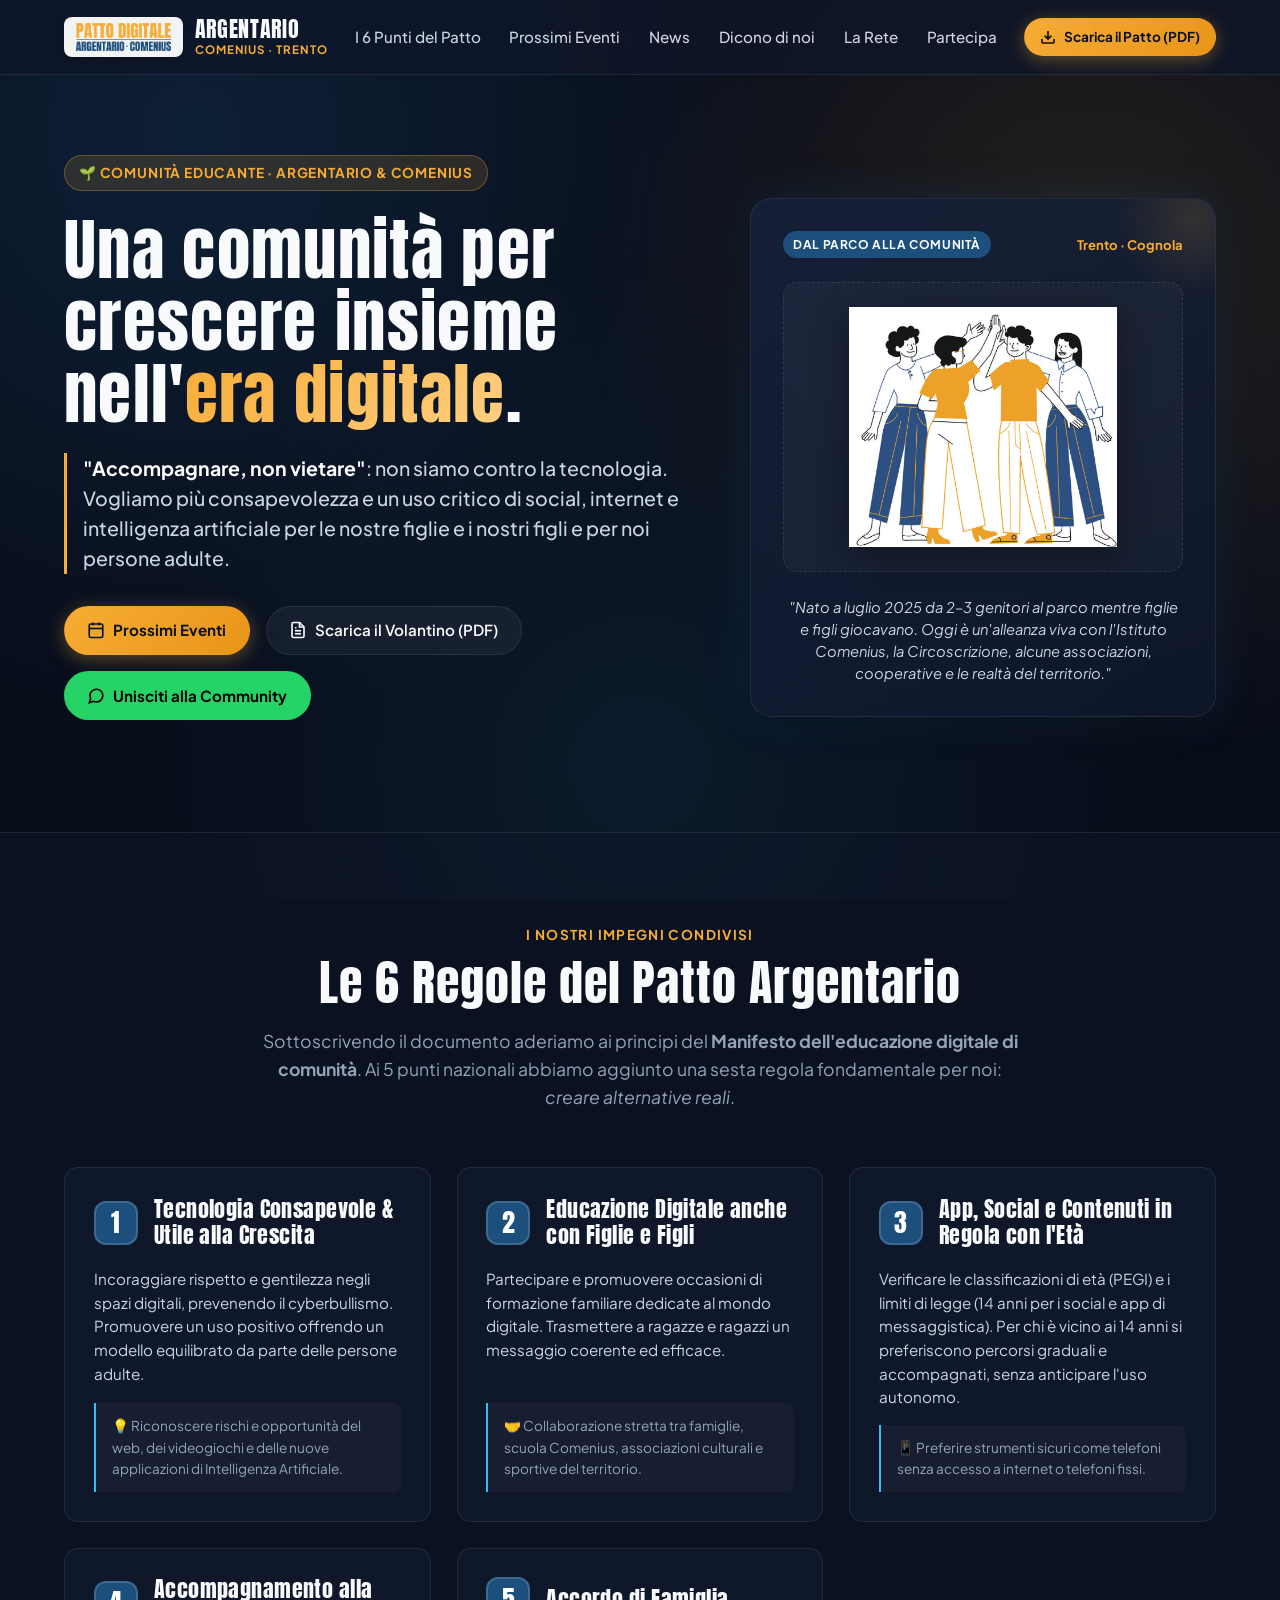
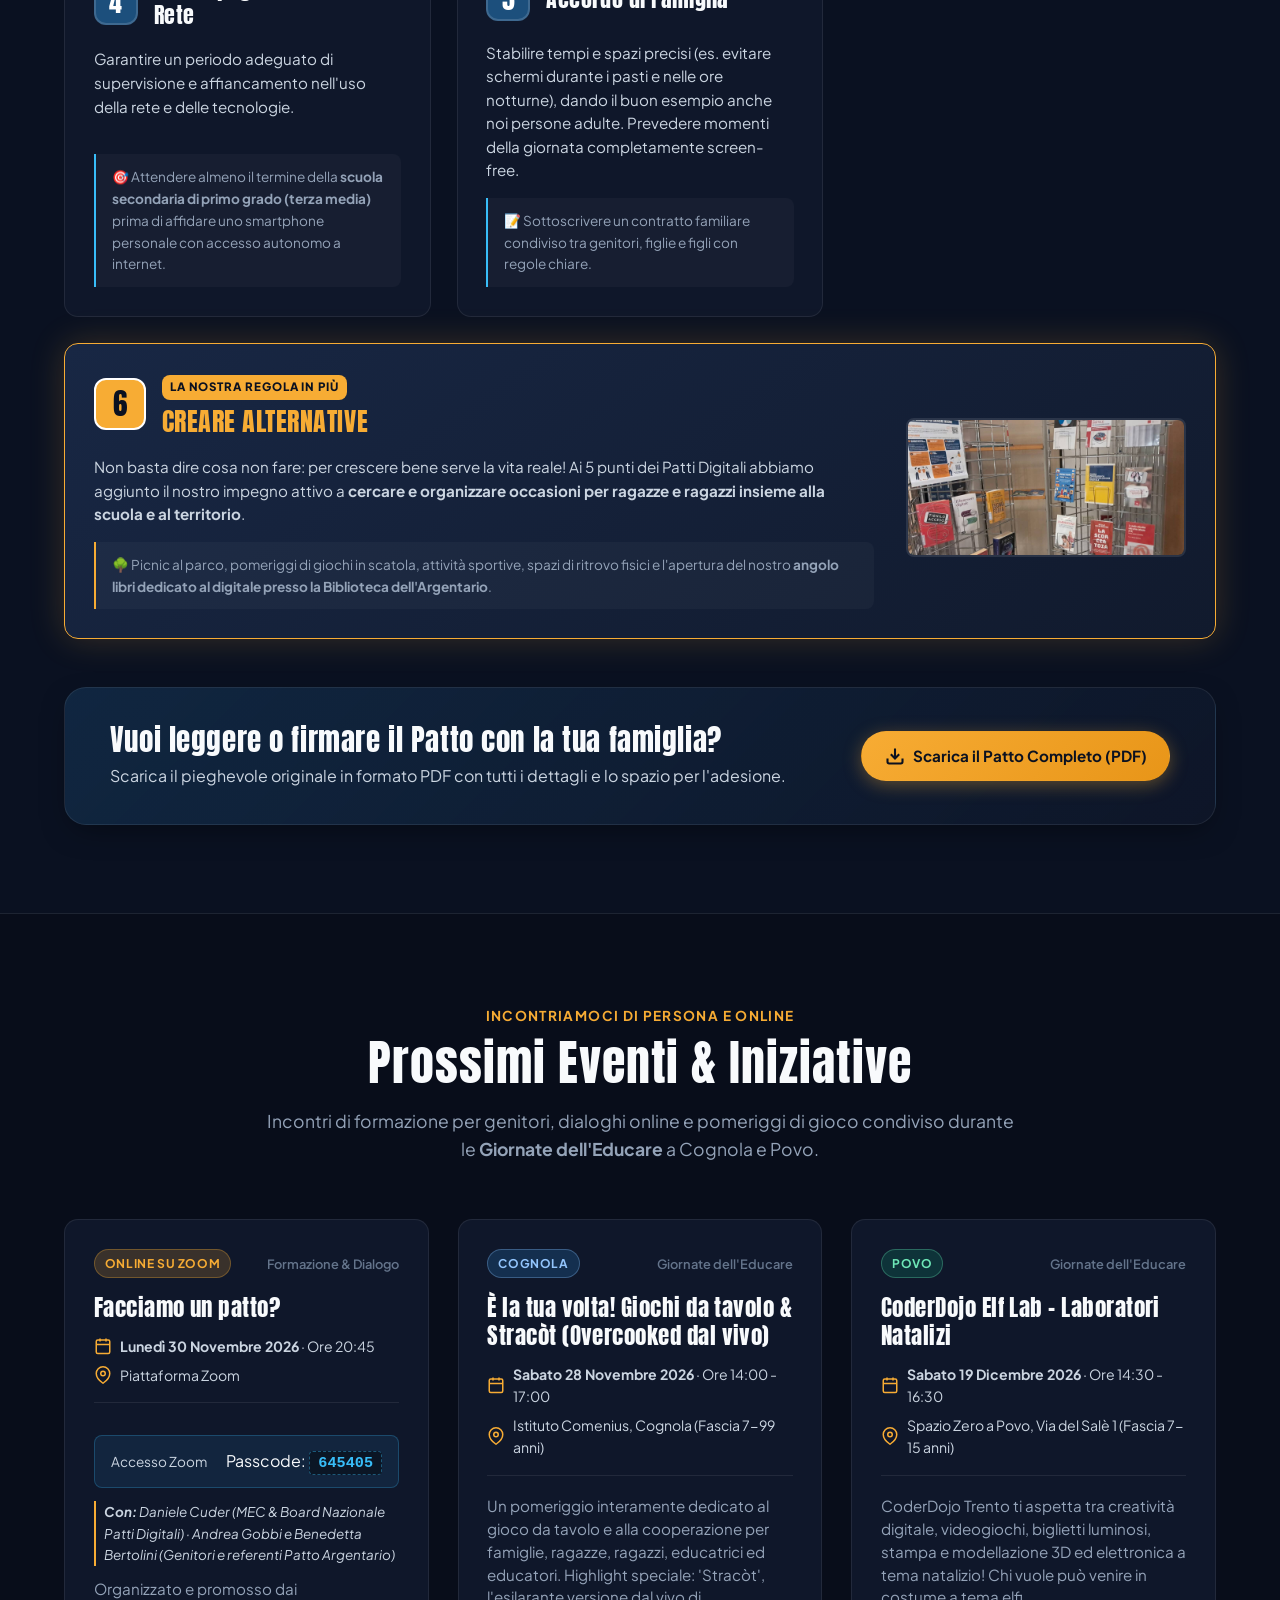
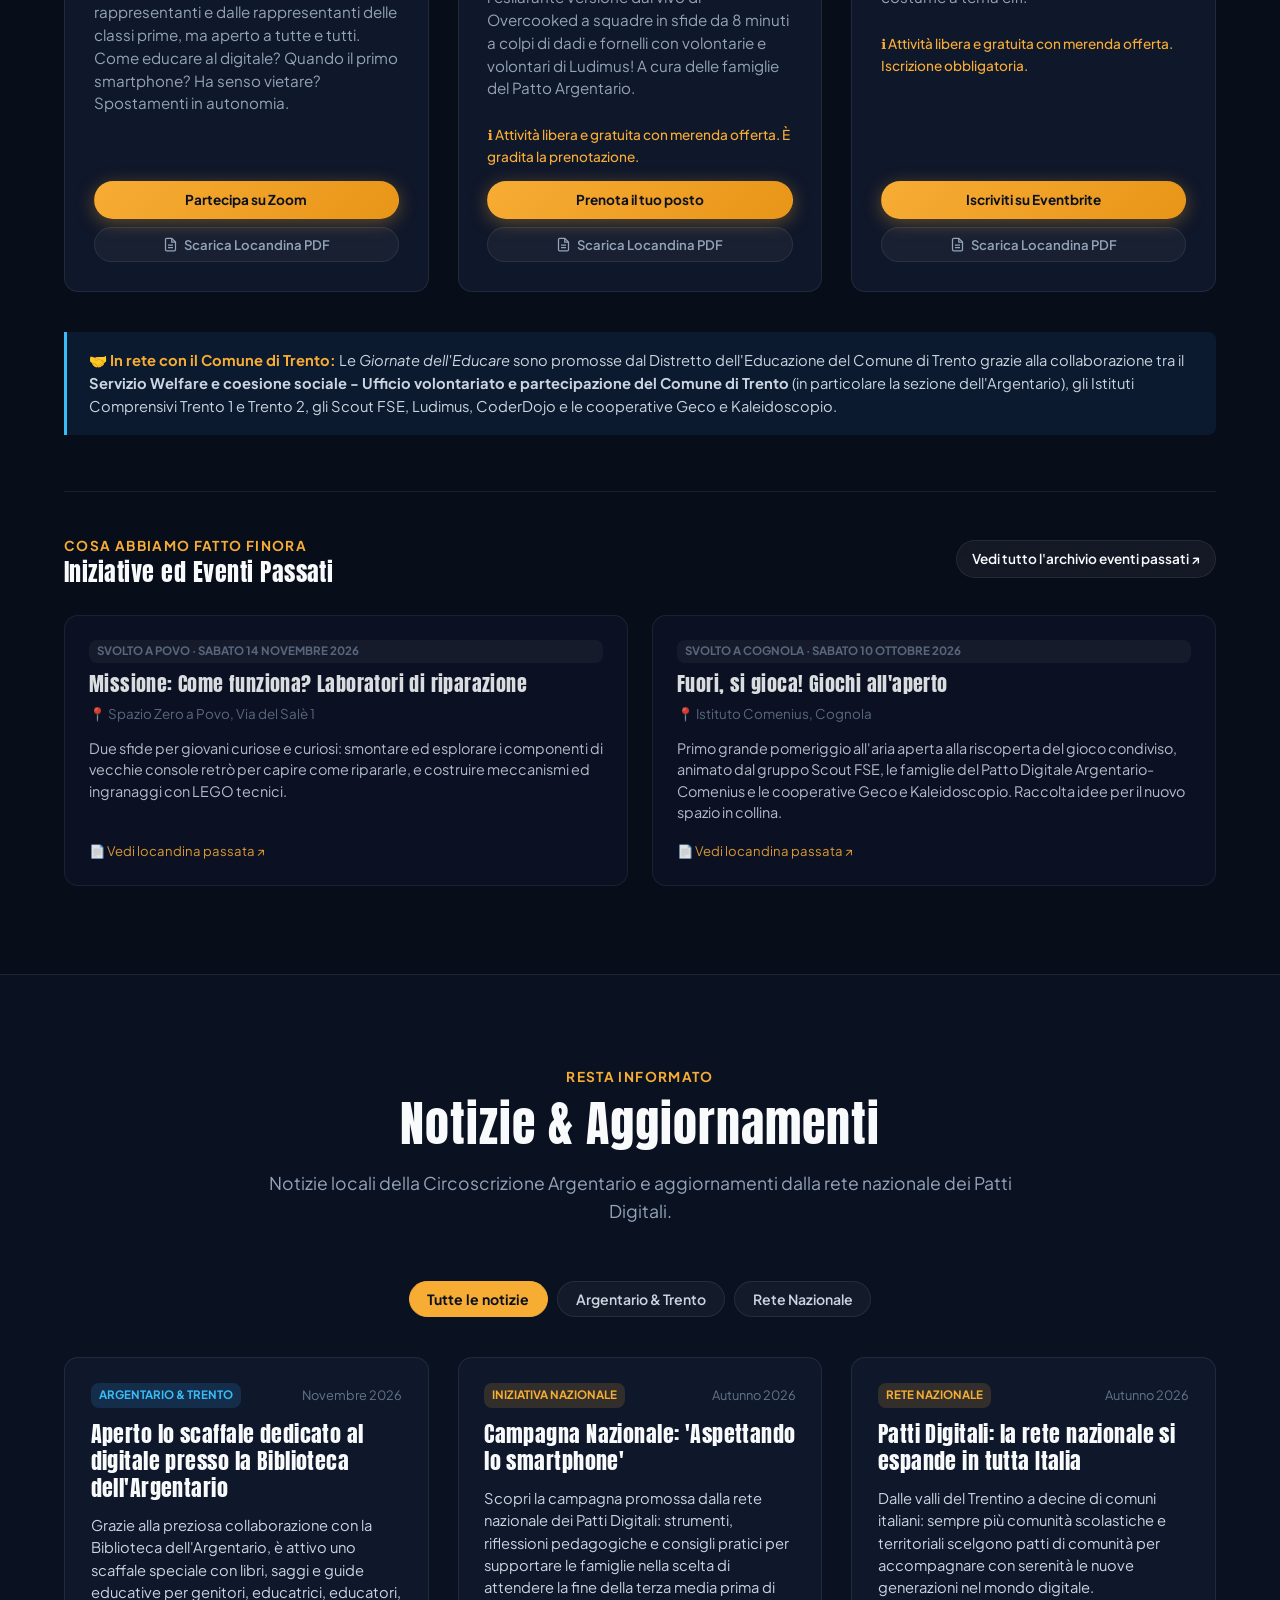
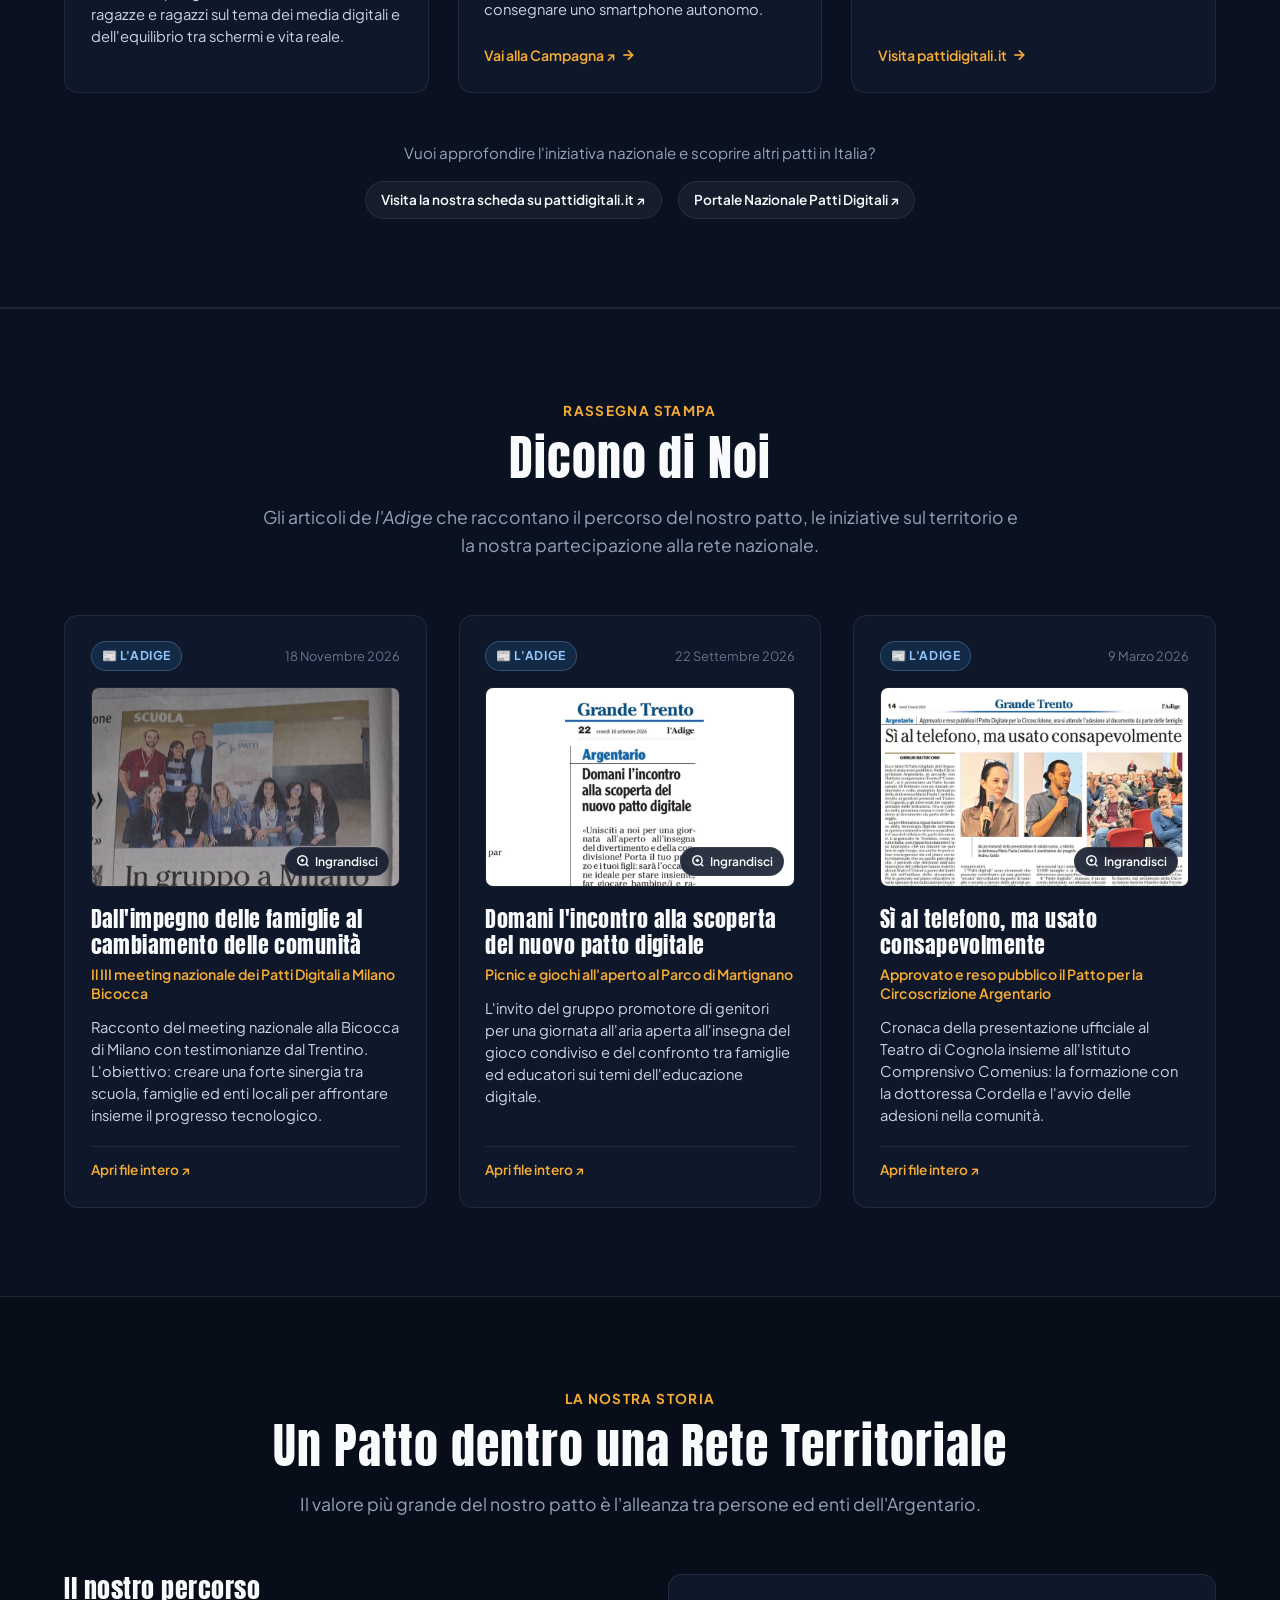
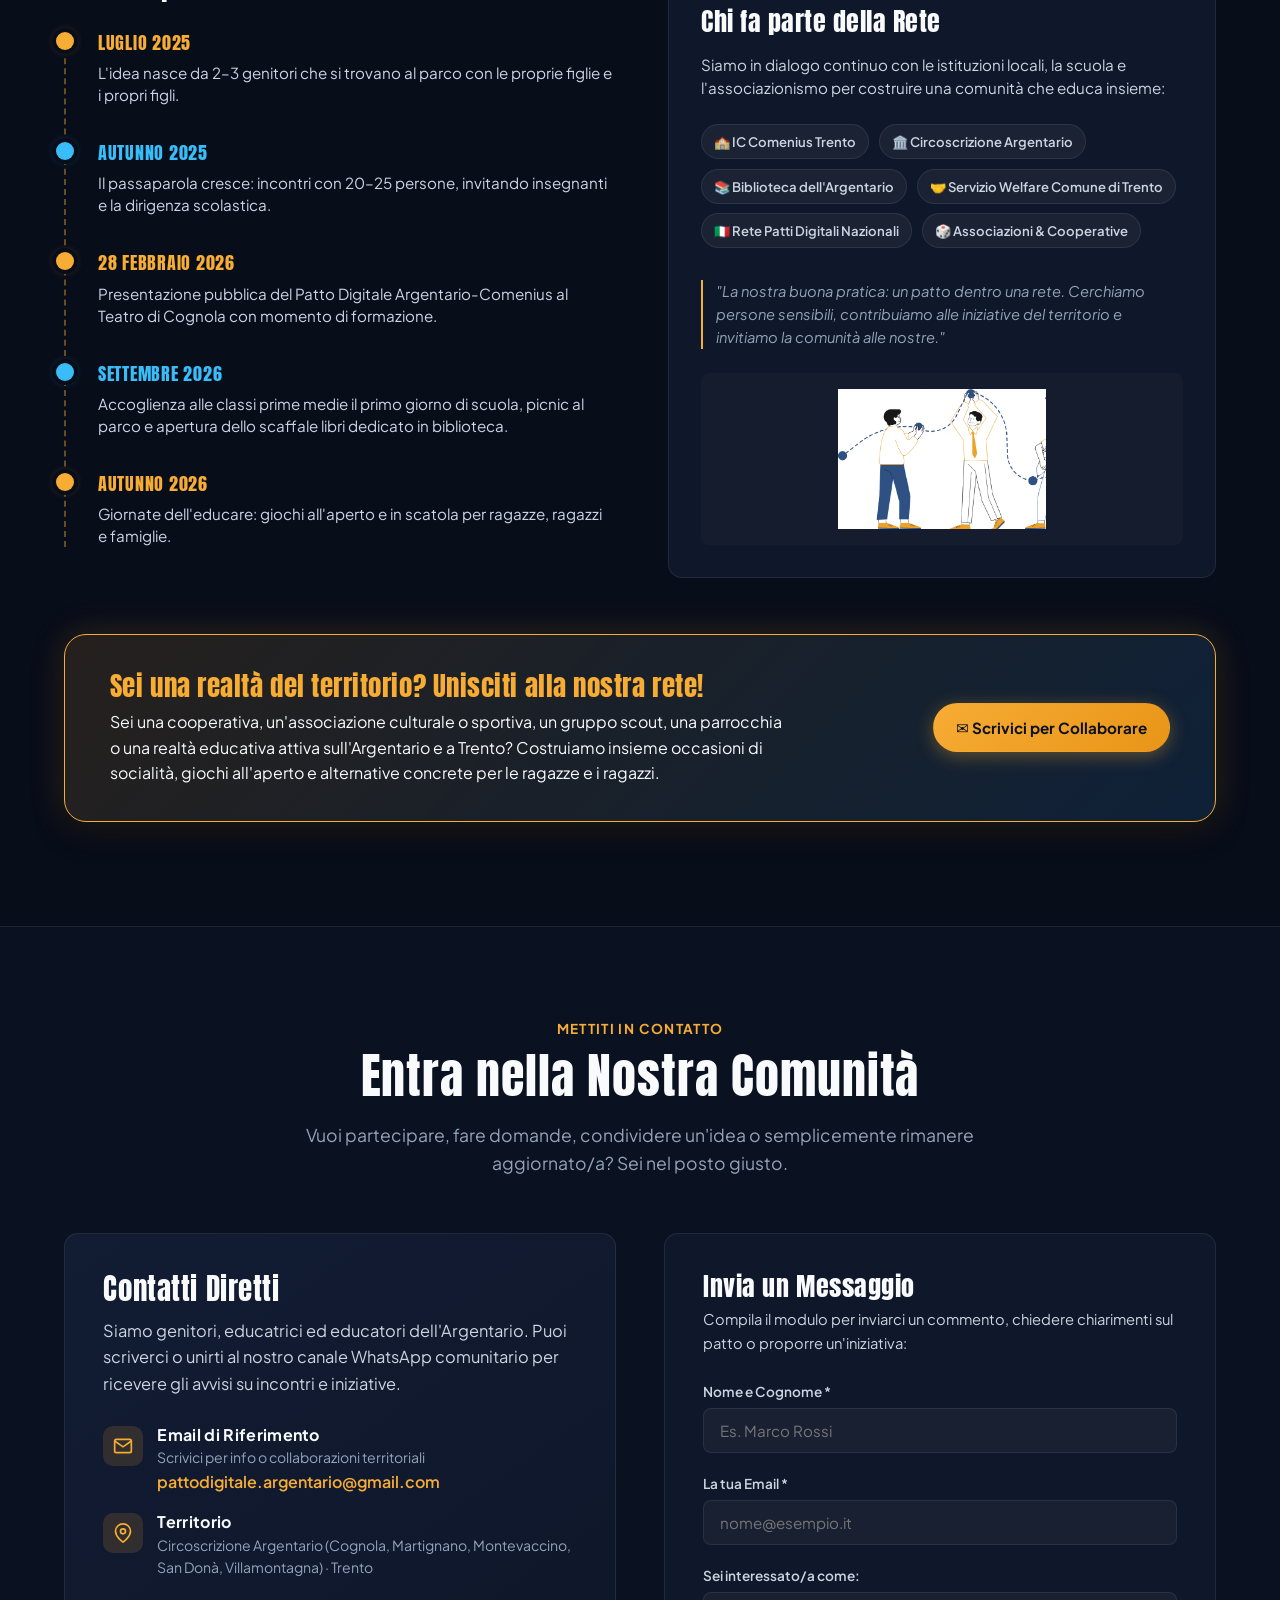
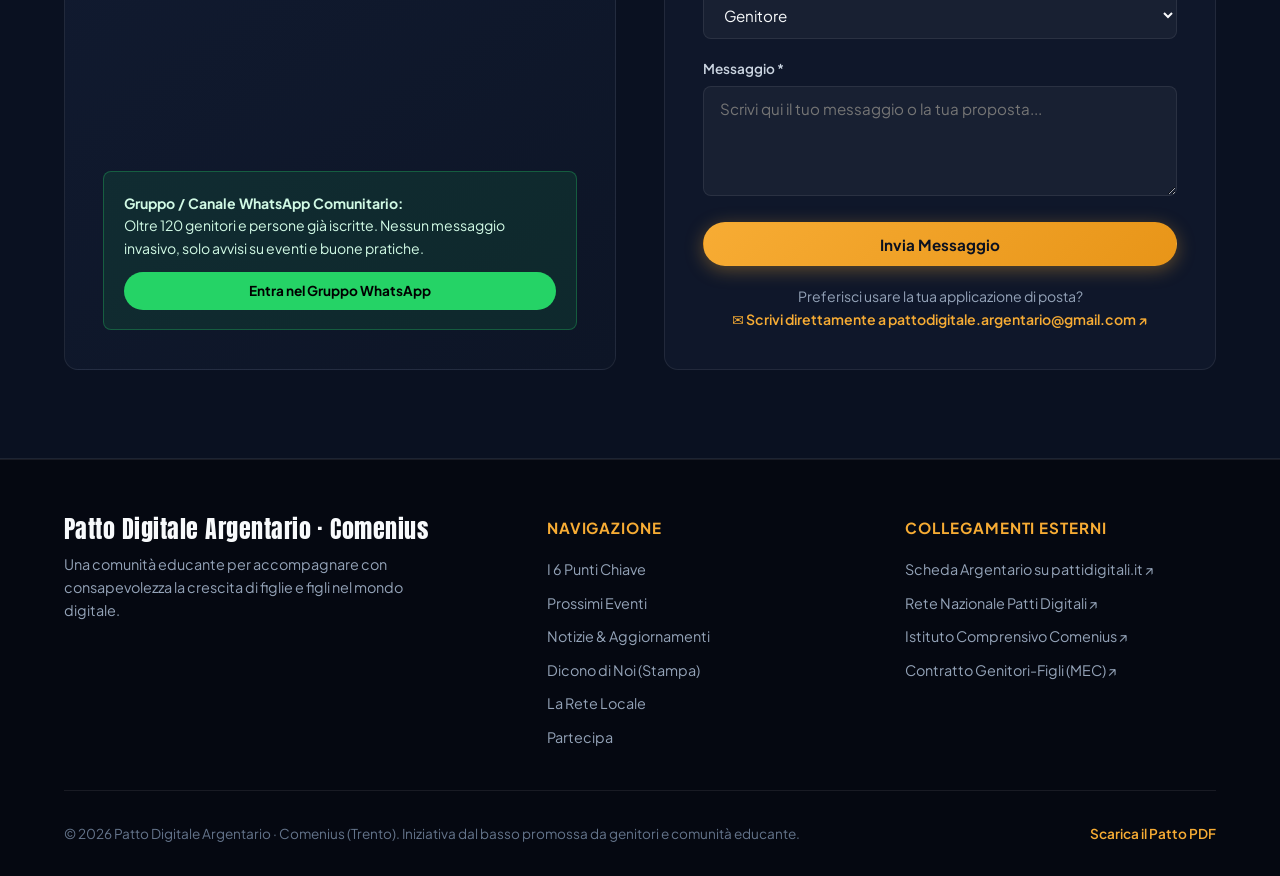
==== index.html @ 59620e44 "update" ====
<!DOCTYPE html>
<html lang="it">
<head>
  <meta charset="UTF-8">
  <meta name="viewport" content="width=device-width, initial-scale=1.0">
  
  <!-- SEO & Social Sharing -->
  <title>Patto Digitale Argentario · Comenius | Una comunità per crescere insieme</title>
  <meta name="description" content="Il Patto Digitale della Circoscrizione Argentario (Trento) e dell'IC Comenius: alleanza tra genitori, scuola e territorio per un uso consapevole e critico di smartphone, social e intelligenza artificiale.">
  <meta name="keywords" content="Patti Digitali, Argentario, Trento, Comenius, Cognola, educazione digitale, smartphone per ragazze e ragazzi, regole schermi">
  <meta property="og:title" content="Patto Digitale Argentario · Comenius">
  <meta property="og:description" content="Accompagnare, non vietare. Scopri le 6 regole, i prossimi eventi e le iniziative della comunità dell'Argentario a Trento.">
  <meta property="og:type" content="website">
  <meta property="og:image" content="assets/logo_patto.png">

  <!-- Google Fonts -->
  <link rel="preconnect" href="https://fonts.googleapis.com">
  <link rel="preconnect" href="https://fonts.gstatic.com" crossorigin>
  <link href="https://fonts.googleapis.com/css2?family=Anton&family=Plus+Jakarta+Sans:ital,wght@0,400;0,500;0,600;0,700;0,800;1,400&display=swap" rel="stylesheet">

  <!-- CSS Principale -->
  <link rel="stylesheet" href="styles.css">
</head>
<body>

  <!-- ============================================================
       NAVBAR
       ============================================================ -->
  <header class="site-nav">
    <div class="container nav-inner">
      <a href="#hero" class="nav-brand" aria-label="Home Patto Digitale Argentario">
        <div class="nav-logo-badge">
          <img src="assets/logo_patto.png" alt="Logo Patto Digitale Argentario" class="nav-logo-img">
        </div>
        <div class="nav-brand-text">
          <span>ARGENTARIO</span>
          <span class="nav-brand-sub">Comenius · Trento</span>
        </div>
      </a>

      <nav>
        <ul class="nav-links" id="navLinks">
          <li><a href="#patto">I 6 Punti del Patto</a></li>
          <li><a href="#eventi">Prossimi Eventi</a></li>
          <li><a href="#news">News</a></li>
          <li><a href="#press">Dicono di noi</a></li>
          <li><a href="#territorio">La Rete</a></li>
          <li><a href="#contatti">Partecipa</a></li>
        </ul>
      </nav>

      <div class="nav-cta">
        <a href="assets/patto-digitale-argentario-comenius.pdf" download class="btn btn-primary btn-sm">
          <svg width="16" height="16" viewBox="0 0 24 24" fill="none" stroke="currentColor" stroke-width="2.5"><path d="M21 15v4a2 2 0 0 1-2 2H5a2 2 0 0 1-2-2v-4"></path><polyline points="7 10 12 15 17 10"></polyline><line x1="12" y1="15" x2="12" y2="3"></line></svg>
          Scarica il Patto (PDF)
        </a>
        <button class="nav-toggle" id="navToggle" aria-label="Apri menu di navigazione" aria-expanded="false">
          <svg width="24" height="24" viewBox="0 0 24 24" fill="none" stroke="currentColor" stroke-width="2"><path d="M4 6h16M4 12h16M4 18h16"/></svg>
        </button>
      </div>
    </div>
  </header>

  <main>
    <!-- ============================================================
         HERO SECTION
         ============================================================ -->
    <section class="hero" id="hero">
      <div class="container">
        <div class="hero-grid">
          
          <div class="hero-content">
            <div class="hero-pill">
              <span>🌱 Comunità Educante · Argentario &amp; Comenius</span>
            </div>

            <h1 class="hero-title">
              Una comunità per crescere insieme nell'<span class="accent-text">era digitale</span>.
            </h1>

            <div class="hero-motto">
              <strong>"Accompagnare, non vietare"</strong>: non siamo contro la tecnologia. Vogliamo più consapevolezza e un uso critico di social, internet e intelligenza artificiale per le nostre figlie e i nostri figli e per noi persone adulte.
            </div>

            <div class="hero-actions">
              <a href="#eventi" class="btn btn-primary">
                <svg width="18" height="18" viewBox="0 0 24 24" fill="none" stroke="currentColor" stroke-width="2.2"><rect x="3" y="4" width="18" height="18" rx="2" ry="2"></rect><line x1="16" y1="2" x2="16" y2="6"></line><line x1="8" y1="2" x2="8" y2="6"></line><line x1="3" y1="10" x2="21" y2="10"></line></svg>
                Prossimi Eventi
              </a>
              <a href="assets/patto-digitale-argentario-comenius.pdf" download class="btn btn-secondary">
                <svg width="18" height="18" viewBox="0 0 24 24" fill="none" stroke="currentColor" stroke-width="2.2"><path d="M14 2H6a2 2 0 0 0-2 2v16a2 2 0 0 0 2 2h12a2 2 0 0 0 2-2V8z"></path><polyline points="14 2 14 8 20 8"></polyline><line x1="16" y1="13" x2="8" y2="13"></line><line x1="16" y1="17" x2="8" y2="17"></line><polyline points="10 9 9 9 8 9"></polyline></svg>
                Scarica il Volantino (PDF)
              </a>
              <a href="#contatti" class="btn btn-whatsapp">
                <svg width="18" height="18" viewBox="0 0 24 24" fill="none" stroke="currentColor" stroke-width="2.2"><path d="M21 11.5a8.38 8.38 0 0 1-.9 3.8 8.5 8.5 0 0 1-7.6 4.7 8.38 8.38 0 0 1-3.8-.9L3 21l1.9-5.7a8.38 8.38 0 0 1-.9-3.8 8.5 8.5 0 0 1 4.7-7.6 8.38 8.38 0 0 1 3.8-.9h.5a8.48 8.48 0 0 1 8 8v.5z"></path></svg>
                Unisciti alla Community
              </a>
            </div>


          </div>

          <div class="hero-visual">
            <div class="hero-card">
              <div class="hero-card-header">
                <span class="hero-badge-tag">Dal Parco alla Comunità</span>
                <span style="font-size: 0.82rem; color: var(--amber); font-weight: 700;">Trento · Cognola</span>
              </div>
              <div class="hero-art-wrapper">
                <img src="assets/ill_gruppo.png" alt="Illustrazione gruppo genitori, ragazze e ragazzi" class="hero-art-img">
              </div>
              <p class="hero-card-quote">
                "Nato a luglio 2025 da 2–3 genitori al parco mentre figlie e figli giocavano. Oggi è un'alleanza viva con l'Istituto Comenius, la Circoscrizione, alcune associazioni, cooperative e le realtà del territorio."
              </p>
            </div>
          </div>

        </div>
      </div>
    </section>

    <!-- ============================================================
         SEZIONE: IL PATTO & I 6 PUNTI
         ============================================================ -->
    <section class="section section-alt" id="patto">
      <div class="container">
        <div class="section-header">
          <span class="section-kicker">I Nostri Impegni Condivisi</span>
          <h2 class="section-title">Le 6 Regole del Patto Argentario</h2>
          <p class="section-desc">
            Sottoscrivendo il documento aderiamo ai principi del <strong>Manifesto dell'educazione digitale di comunità</strong>. Ai 5 punti nazionali abbiamo aggiunto una sesta regola fondamentale per noi: <em>creare alternative reali</em>.
          </p>
        </div>

        <div class="rules-grid">

          <!-- Regola 1 -->
          <article class="rule-card">
            <div class="rule-header">
              <div class="rule-num">1</div>
              <h3 class="rule-title">Tecnologia Consapevole &amp; Utile alla Crescita</h3>
            </div>
            <p>Incoraggiare rispetto e gentilezza negli spazi digitali, prevenendo il cyberbullismo. Promuovere un uso positivo offrendo un modello equilibrato da parte delle persone adulte.</p>
            <div class="rule-highlight">
              💡 Riconoscere rischi e opportunità del web, dei videogiochi e delle nuove applicazioni di Intelligenza Artificiale.
            </div>
          </article>

          <!-- Regola 2 -->
          <article class="rule-card">
            <div class="rule-header">
              <div class="rule-num">2</div>
              <h3 class="rule-title">Educazione Digitale anche con Figlie e Figli</h3>
            </div>
            <p>Partecipare e promuovere occasioni di formazione familiare dedicate al mondo digitale. Trasmettere a ragazze e ragazzi un messaggio coerente ed efficace.</p>
            <div class="rule-highlight">
              🤝 Collaborazione stretta tra famiglie, scuola Comenius, associazioni culturali e sportive del territorio.
            </div>
          </article>

          <!-- Regola 3 -->
          <article class="rule-card">
            <div class="rule-header">
              <div class="rule-num">3</div>
              <h3 class="rule-title">App, Social e Contenuti in Regola con l'Età</h3>
            </div>
            <p>Verificare le classificazioni di età (PEGI) e i limiti di legge (14 anni per i social e app di messaggistica). Per chi è vicino ai 14 anni si preferiscono percorsi graduali e accompagnati, senza anticipare l'uso autonomo.</p>
            <div class="rule-highlight">
              📱 Preferire strumenti sicuri come telefoni senza accesso a internet o telefoni fissi.
            </div>
          </article>

          <!-- Regola 4 -->
          <article class="rule-card">
            <div class="rule-header">
              <div class="rule-num">4</div>
              <h3 class="rule-title">Accompagnamento alla Rete</h3>
            </div>
            <p>Garantire un periodo adeguato di supervisione e affiancamento nell'uso della rete e delle tecnologie.</p>
            <div class="rule-highlight">
              🎯 Attendere almeno il termine della <strong>scuola secondaria di primo grado (terza media)</strong> prima di affidare uno smartphone personale con accesso autonomo a internet.
            </div>
          </article>

          <!-- Regola 5 -->
          <article class="rule-card">
            <div class="rule-header">
              <div class="rule-num">5</div>
              <h3 class="rule-title">Accordo di Famiglia</h3>
            </div>
            <p>Stabilire tempi e spazi precisi (es. evitare schermi durante i pasti e nelle ore notturne), dando il buon esempio anche noi persone adulte. Prevedere momenti della giornata completamente screen-free.</p>
            <div class="rule-highlight">
              📝 Sottoscrivere un contratto familiare condiviso tra genitori, figlie e figli con regole chiare.
            </div>
          </article>

          <!-- Regola 6 (Speciale Argentario) -->
          <article class="rule-card rule-special">
            <div class="rule-special-body">
              <div>
                <div class="rule-header">
                  <div class="rule-num">6</div>
                  <div>
                    <span class="rule-tag-extra">La nostra regola in più</span>
                    <h3 class="rule-title">CREARE ALTERNATIVE</h3>
                  </div>
                </div>
                <p>
                  Non basta dire cosa non fare: per crescere bene serve la vita reale! Ai 5 punti dei Patti Digitali abbiamo aggiunto il nostro impegno attivo a <strong>cercare e organizzare occasioni per ragazze e ragazzi insieme alla scuola e al territorio</strong>.
                </p>
                <div class="rule-highlight" style="border-left-color: var(--amber);">
                  🌳 Picnic al parco, pomeriggi di giochi in scatola, attività sportive, spazi di ritrovo fisici e l'apertura del nostro <strong>angolo libri dedicato al digitale presso la Biblioteca dell'Argentario</strong>.
                </div>
              </div>
              <div>
                <img src="assets/foto_libri.jpg" alt="Angolo libri Biblioteca dell'Argentario" class="rule-special-img">
              </div>
            </div>
          </article>

        </div>

        <!-- Download Banner -->
        <div class="download-box">
          <div class="download-box-text">
            <h3>Vuoi leggere o firmare il Patto con la tua famiglia?</h3>
            <p>Scarica il pieghevole originale in formato PDF con tutti i dettagli e lo spazio per l'adesione.</p>
          </div>
          <a href="assets/patto-digitale-argentario-comenius.pdf" download class="btn btn-primary">
            <svg width="20" height="20" viewBox="0 0 24 24" fill="none" stroke="currentColor" stroke-width="2.5"><path d="M21 15v4a2 2 0 0 1-2 2H5a2 2 0 0 1-2-2v-4"></path><polyline points="7 10 12 15 17 10"></polyline><line x1="12" y1="15" x2="12" y2="3"></line></svg>
            Scarica il Patto Completo (PDF)
          </a>
        </div>

      </div>
    </section>

    <!-- ============================================================
         SEZIONE: PROSSIMI EVENTI
         ============================================================ -->
    <section class="section" id="eventi">
      <div class="container">
        <div class="section-header">
          <span class="section-kicker">Incontriamoci di persona e online</span>
          <h2 class="section-title">Prossimi Eventi &amp; Iniziative</h2>
          <p class="section-desc">
            Incontri di formazione per genitori, dialoghi online e pomeriggi di gioco condiviso durante le <strong>Giornate dell'Educare</strong> a Cognola e Povo.
          </p>
        </div>

        <!-- Eventi Futuri (Popolati da app.js) -->
        <div class="events-list" id="eventsContainer">
          <!-- Popolato dinamicamente da app.js -->
        </div>

        <!-- Ringraziamento Welfare e Coesione Sociale Comune di Trento -->
        <div class="thanks-welfare">
          <strong style="color: var(--amber);">🤝 In rete con il Comune di Trento:</strong>
          Le <em>Giornate dell'Educare</em> sono promosse dal Distretto dell'Educazione del Comune di Trento grazie alla collaborazione tra il <strong>Servizio Welfare e coesione sociale - Ufficio volontariato e partecipazione del Comune di Trento</strong> (in particolare la sezione dell'Argentario), gli Istituti Comprensivi Trento 1 e Trento 2, gli Scout FSE, Ludimus, CoderDojo e le cooperative Geco e Kaleidoscopio.
        </div>

        <!-- Sezione Eventi Passati (Ultimi 2 + Link Archivio) -->
        <div class="past-events-wrapper">
          <div class="past-events-header">
            <div>
              <span class="section-kicker" style="margin-bottom: 2px;">Cosa abbiamo fatto finora</span>
              <h3>Iniziative ed Eventi Passati</h3>
            </div>
            <a href="eventi-passati.html" class="btn btn-secondary btn-sm">
              Vedi tutto l'archivio eventi passati ↗
            </a>
          </div>

          <div class="past-events-grid" id="pastEventsContainer">
            <!-- Popolato dinamicamente da app.js con gli ultimi 2 eventi svolti -->
          </div>
        </div>

      </div>
    </section>

    <!-- ============================================================
         SEZIONE: NOTIZIE & AGGIORNAMENTI
         ============================================================ -->
    <section class="section section-alt" id="news">
      <div class="container">
        <div class="section-header">
          <span class="section-kicker">Resta Informato</span>
          <h2 class="section-title">Notizie &amp; Aggiornamenti</h2>
          <p class="section-desc">
            Notizie locali della Circoscrizione Argentario e aggiornamenti dalla rete nazionale dei Patti Digitali.
          </p>
        </div>

        <!-- Filtri Notizie -->
        <div class="news-filters">
          <button class="filter-btn active" data-filter="tutte">Tutte le notizie</button>
          <button class="filter-btn" data-filter="locale">Argentario &amp; Trento</button>
          <button class="filter-btn" data-filter="nazionale">Rete Nazionale</button>
        </div>

        <div class="news-grid" id="newsContainer">
          <!-- Popolato dinamicamente da app.js -->
        </div>

        <div style="text-align: center; margin-top: 3rem;">
          <p style="font-size: 0.95rem; color: var(--text-muted); margin-bottom: 1rem;">
            Vuoi approfondire l'iniziativa nazionale e scoprire altri patti in Italia?
          </p>
          <div style="display: flex; justify-content: center; gap: 1rem; flex-wrap: wrap;">
            <a href="https://pattidigitali.it/argentario-comenius/" target="_blank" rel="noopener noreferrer" class="btn btn-secondary btn-sm">
              Visita la nostra scheda su pattidigitali.it ↗
            </a>
            <a href="https://pattidigitali.it/" target="_blank" rel="noopener noreferrer" class="btn btn-secondary btn-sm">
              Portale Nazionale Patti Digitali ↗
            </a>
          </div>
        </div>

      </div>
    </section>

    <!-- ============================================================
         SEZIONE: DICONO DI NOI (RASSEGNA STAMPA)
         ============================================================ -->
    <section class="section section-alt" id="press">
      <div class="container">
        <div class="section-header">
          <span class="section-kicker">Rassegna Stampa</span>
          <h2 class="section-title">Dicono di Noi</h2>
          <p class="section-desc">
            Gli articoli de <em>l'Adige</em> che raccontano il percorso del nostro patto, le iniziative sul territorio e la nostra partecipazione alla rete nazionale.
          </p>
        </div>

        <div class="press-grid" id="pressContainer">
          <!-- Popolato dinamicamente da app.js -->
        </div>
      </div>
    </section>


    <!-- ============================================================
         SEZIONE: IL NOSTRO PERCORSO & RETE
         ============================================================ -->
    <section class="section" id="territorio">
      <div class="container">
        <div class="section-header">
          <span class="section-kicker">La Nostra Storia</span>
          <h2 class="section-title">Un Patto dentro una Rete Territoriale</h2>
          <p class="section-desc">
            Il valore più grande del nostro patto è l'alleanza tra persone ed enti dell'Argentario.
          </p>
        </div>

        <div class="story-grid">
          
          <!-- Timeline -->
          <div>
            <h3 style="font-size: 1.6rem; margin-bottom: 1.5rem; color: var(--text-primary);">Il nostro percorso</h3>
            
            <div class="timeline">
              <div class="timeline-item">
                <div class="timeline-dot"></div>
                <div class="timeline-date">Luglio 2025</div>
                <p class="timeline-text">L'idea nasce da 2–3 genitori che si trovano al parco con le proprie figlie e i propri figli.</p>
              </div>

              <div class="timeline-item">
                <div class="timeline-dot"></div>
                <div class="timeline-date">Autunno 2025</div>
                <p class="timeline-text">Il passaparola cresce: incontri con 20–25 persone, invitando insegnanti e la dirigenza scolastica.</p>
              </div>

              <div class="timeline-item">
                <div class="timeline-dot"></div>
                <div class="timeline-date">28 Febbraio 2026</div>
                <p class="timeline-text">Presentazione pubblica del Patto Digitale Argentario-Comenius al Teatro di Cognola con momento di formazione.</p>
              </div>

              <div class="timeline-item">
                <div class="timeline-dot"></div>
                <div class="timeline-date">Settembre 2026</div>
                <p class="timeline-text">Accoglienza alle classi prime medie il primo giorno di scuola, picnic al parco e apertura dello scaffale libri dedicato in biblioteca.</p>
              </div>

              <div class="timeline-item">
                <div class="timeline-dot"></div>
                <div class="timeline-date">Autunno 2026</div>
                <p class="timeline-text">Giornate dell'educare: giochi all'aperto e in scatola per ragazze, ragazzi e famiglie.</p>
              </div>
            </div>
          </div>

          <!-- Territorio & Partner Box -->
          <div class="territory-box">
            <h3>Chi fa parte della Rete</h3>
            <p>
              Siamo in dialogo continuo con le istituzioni locali, la scuola e l'associazionismo per costruire una comunità che educa insieme:
            </p>

            <div class="partner-pills">
              <span class="partner-pill">🏫 IC Comenius Trento</span>
              <span class="partner-pill">🏛️ Circoscrizione Argentario</span>
              <span class="partner-pill">📚 Biblioteca dell'Argentario</span>
              <span class="partner-pill">🤝 Servizio Welfare Comune di Trento</span>
              <span class="partner-pill">🇮🇹 Rete Patti Digitali Nazionali</span>
              <span class="partner-pill">🎲 Associazioni &amp; Cooperative</span>
            </div>

            <p style="font-size: 0.92rem; color: var(--text-muted); font-style: italic; border-left: 2px solid var(--amber); padding-left: 0.8rem;">
              "La nostra buona pratica: un patto dentro una rete. Cerchiamo persone sensibili, contribuiamo alle iniziative del territorio e invitiamo la comunità alle nostre."
            </p>

            <div class="territory-art">
              <img src="assets/ill_rete.png" alt="Rete comunitaria" style="max-height: 140px;">
            </div>
          </div>

        </div>

        <!-- Banner Invito Realtà del Territorio -->
        <div class="partner-cta-banner">
          <div class="partner-cta-text">
            <h3>Sei una realtà del territorio? Unisciti alla nostra rete!</h3>
            <p>
              Sei una cooperativa, un'associazione culturale o sportiva, un gruppo scout, una parrocchia o una realtà educativa attiva sull'Argentario e a Trento? Costruiamo insieme occasioni di socialità, giochi all'aperto e alternative concrete per le ragazze e i ragazzi.
            </p>
          </div>
          <div>
            <a href="mailto:pattodigitale.argentario@gmail.com?subject=Collaborazione%20con%20Patto%20Digitale%20Argentario" class="btn btn-primary" style="white-space: nowrap;">
              ✉️ Scrivici per Collaborare
            </a>
          </div>
        </div>

      </div>
    </section>

    <!-- ============================================================
         SEZIONE: PARTECIPA & CONTATTI
         ============================================================ -->
    <section class="section section-alt" id="contatti">
      <div class="container">
        <div class="section-header">
          <span class="section-kicker">Mettiti in Contatto</span>
          <h2 class="section-title">Entra nella Nostra Comunità</h2>
          <p class="section-desc">
            Vuoi partecipare, fare domande, condividere un'idea o semplicemente rimanere aggiornato/a? Sei nel posto giusto.
          </p>
        </div>

        <div class="contact-grid">
          
          <div class="contact-card-info">
            <h3>Contatti Diretti</h3>
            <p>Siamo genitori, educatrici ed educatori dell'Argentario. Puoi scriverci o unirti al nostro canale WhatsApp comunitario per ricevere gli avvisi su incontri e iniziative.</p>

            <div class="contact-methods">
              <div class="contact-method-item">
                <div class="contact-icon">
                  <svg width="20" height="20" viewBox="0 0 24 24" fill="none" stroke="currentColor" stroke-width="2"><path d="M4 4h16c1.1 0 2 .9 2 2v12c0 1.1-.9 2-2 2H4c-1.1 0-2-.9-2-2V6c0-1.1.9-2 2-2z"></path><polyline points="22,6 12,13 2,6"></polyline></svg>
                </div>
                <div>
                  <h4>Email di Riferimento</h4>
                  <p>Scrivici per info o collaborazioni territoriali</p>
                  <a href="mailto:pattodigitale.argentario@gmail.com" style="color: var(--amber); font-weight: 600;">pattodigitale.argentario@gmail.com</a>
                </div>
              </div>

              <div class="contact-method-item">
                <div class="contact-icon">
                  <svg width="20" height="20" viewBox="0 0 24 24" fill="none" stroke="currentColor" stroke-width="2"><path d="M21 10c0 7-9 13-9 13s-9-6-9-13a9 9 0 0 1 18 0z"></path><circle cx="12" cy="10" r="3"></circle></svg>
                </div>
                <div>
                  <h4>Territorio</h4>
                  <p>Circoscrizione Argentario (Cognola, Martignano, Montevaccino, San Donà, Villamontagna) · Trento</p>
                </div>
              </div>
            </div>

            <div class="whatsapp-box">
              <p><strong>Gruppo / Canale WhatsApp Comunitario:</strong><br>Oltre 120 genitori e persone già iscritte. Nessun messaggio invasivo, solo avvisi su eventi e buone pratiche.</p>
              <a href="#" class="btn btn-whatsapp btn-sm" style="width: 100%;">
                Entra nel Gruppo WhatsApp
              </a>
            </div>
          </div>

          <!-- Contact Form pronto per Netlify -->
          <div class="contact-form-card">
            <h3>Invia un Messaggio</h3>
            <p>Compila il modulo per inviarci un commento, chiedere chiarimenti sul patto o proporre un'iniziativa:</p>

            <form name="contatti" method="POST" data-netlify="true" netlify>
              <input type="hidden" name="form-name" value="contatti">

              <div class="form-group">
                <label for="name">Nome e Cognome *</label>
                <input type="text" id="name" name="name" class="form-control" placeholder="Es. Marco Rossi" required>
              </div>

              <div class="form-group">
                <label for="email">La tua Email *</label>
                <input type="email" id="email" name="email" class="form-control" placeholder="nome@esempio.it" required>
              </div>

              <div class="form-group">
                <label for="interest">Sei interessato/a come:</label>
                <select id="interest" name="interest" class="form-control">
                  <option value="genitore">Genitore</option>
                  <option value="insegnante">Insegnante / Scuola</option>
                  <option value="educatore">Educatrice o Educatore / Associazione</option>
                  <option value="cittadino">Cittadina o Cittadino curioso/a</option>
                </select>
              </div>

              <div class="form-group">
                <label for="message">Messaggio *</label>
                <textarea id="message" name="message" class="form-control" placeholder="Scrivi qui il tuo messaggio o la tua proposta..." required></textarea>
              </div>

              <button type="submit" class="btn btn-primary" style="width: 100%;">
                Invia Messaggio
              </button>

              <div style="text-align: center; margin-top: 1.2rem; font-size: 0.88rem; color: var(--text-muted);">
                Preferisci usare la tua applicazione di posta?<br>
                <a href="mailto:pattodigitale.argentario@gmail.com?subject=Contatto%20dal%20sito%20Patto%20Digitale%20Argentario" style="color: var(--amber); font-weight: 600;">
                  ✉️ Scrivi direttamente a pattodigitale.argentario@gmail.com ↗
                </a>
              </div>
            </form>
          </div>

        </div>
      </div>
    </section>
  </main>

  <!-- ============================================================
       FOOTER
       ============================================================ -->
  <footer class="site-footer">
    <div class="container">
      <div class="footer-top">
        <div class="footer-brand">
          <h4>Patto Digitale Argentario · Comenius</h4>
          <p>Una comunità educante per accompagnare con consapevolezza la crescita di figlie e figli nel mondo digitale.</p>
        </div>

        <div class="footer-col">
          <h5>Navigazione</h5>
          <ul>
            <li><a href="#patto">I 6 Punti Chiave</a></li>
            <li><a href="#eventi">Prossimi Eventi</a></li>
            <li><a href="#news">Notizie &amp; Aggiornamenti</a></li>
            <li><a href="#press">Dicono di Noi (Stampa)</a></li>
            <li><a href="#territorio">La Rete Locale</a></li>
            <li><a href="#contatti">Partecipa</a></li>
          </ul>
        </div>

        <div class="footer-col">
          <h5>Collegamenti Esterni</h5>
          <ul>
            <li><a href="https://pattidigitali.it/argentario-comenius/" target="_blank" rel="noopener noreferrer">Scheda Argentario su pattidigitali.it ↗</a></li>
            <li><a href="https://pattidigitali.it/" target="_blank" rel="noopener noreferrer">Rete Nazionale Patti Digitali ↗</a></li>
            <li><a href="https://www.iccomenius.it/" target="_blank" rel="noopener noreferrer">Istituto Comprensivo Comenius ↗</a></li>
            <li><a href="https://www.associazionemec.it/contratto-genitori-figli/" target="_blank" rel="noopener noreferrer">Contratto Genitori-Figli (MEC) ↗</a></li>
          </ul>
        </div>
      </div>

      <div class="footer-bottom">
        <div>&copy; 2026 Patto Digitale Argentario · Comenius (Trento). Iniziativa dal basso promossa da genitori e comunità educante.</div>
        <div>
          <a href="assets/patto-digitale-argentario-comenius.pdf" download style="color: var(--amber); font-weight: 600;">Scarica il Patto PDF</a>
        </div>
      </div>
    </div>
  </footer>

  <!-- Modal Lightbox per Ritagli Giornale -->
  <div class="press-modal" id="pressModal" role="dialog" aria-modal="true" aria-label="Visualizzazione ritaglio giornale">
    <div class="press-modal-content">
      <button class="press-modal-close" id="pressModalClose" aria-label="Chiudi visualizzazione">&times;</button>
      <img src="" alt="Ritaglio giornale ingrandito" class="press-modal-img" id="pressModalImg">
      <div class="press-modal-caption" id="pressModalCaption"></div>
    </div>
  </div>

  <!-- Script Dati e UI -->
  <script src="data.js"></script>
  <script src="app.js"></script>
</body>
</html>
---- styles.css ----
/* ============================================================
   PATTO DIGITALE ARGENTARIO · COMENIUS
   Stile Moderno Dark Theme
   ============================================================ */

:root {
  /* Palette Colori Ufficiali & Dark UI */
  --bg-main: #080d1a;
  --bg-card: #0f172a;
  --bg-card-hover: #16223d;
  --bg-card-elevated: #1a2745;
  --bg-glass: rgba(15, 23, 42, 0.78);
  --border-glass: rgba(255, 255, 255, 0.08);
  --border-glow: rgba(247, 172, 52, 0.35);

  /* Colori Identitari del Patto */
  --amber: #f7ac34;
  --amber-hover: #e5991f;
  --amber-soft: rgba(247, 172, 52, 0.14);
  --navy: #1c4f7c;
  --navy-light: #2868a2;
  --sky: #38bdf8;
  --sky-soft: rgba(56, 189, 248, 0.12);
  --emerald: #34d399;
  --emerald-soft: rgba(52, 211, 153, 0.12);

  /* Testi */
  --text-primary: #f8fafc;
  --text-secondary: #cbd5e1;
  --text-muted: #94a3b8;
  --text-dim: #64748b;

  /* Font */
  --font-main: 'Plus Jakarta Sans', system-ui, -apple-system, BlinkMacSystemFont, 'Segoe UI', Roboto, sans-serif;
  --font-heading: 'Anton', 'Outfit', sans-serif;

  /* Raggi e Ombre */
  --radius-sm: 8px;
  --radius-md: 14px;
  --radius-lg: 22px;
  --radius-pill: 9999px;
  --shadow-glow: 0 0 35px rgba(247, 172, 52, 0.2);
  --shadow-card: 0 10px 30px -10px rgba(0, 0, 0, 0.5);

  --max-w: 1200px;
  --transition: all 0.28s cubic-bezier(0.4, 0, 0.2, 1);
}

/* Reset base */
*, *::before, *::after {
  box-sizing: border-box;
  margin: 0;
  padding: 0;
}

html {
  scroll-behavior: smooth;
  font-size: 16px;
  background-color: var(--bg-main);
  color: var(--text-primary);
}

body {
  font-family: var(--font-main);
  line-height: 1.6;
  background-color: var(--bg-main);
  background-image: 
    radial-gradient(circle at 15% 15%, rgba(28, 79, 124, 0.28) 0%, transparent 45%),
    radial-gradient(circle at 85% 30%, rgba(247, 172, 52, 0.12) 0%, transparent 40%),
    radial-gradient(circle at 50% 85%, rgba(56, 189, 248, 0.08) 0%, transparent 50%);
  background-attachment: fixed;
  overflow-x: hidden;
  -webkit-font-smoothing: antialiased;
}

/* Tipografia */
h1, h2, h3, h4 {
  font-family: var(--font-heading);
  letter-spacing: 0.02em;
  font-weight: 400;
  line-height: 1.15;
}

p {
  color: var(--text-secondary);
  font-size: 1.025rem;
}

a {
  color: var(--amber);
  text-decoration: none;
  transition: var(--transition);
}

a:hover {
  color: var(--sky);
}

.container {
  width: 100%;
  max-width: var(--max-w);
  margin-left: auto;
  margin-right: auto;
  padding-left: 1.5rem;
  padding-right: 1.5rem;
}

/* ============================================================
   NAVBAR
   ============================================================ */
.site-nav {
  position: sticky;
  top: 0;
  z-index: 100;
  background: var(--bg-glass);
  backdrop-filter: blur(16px);
  -webkit-backdrop-filter: blur(16px);
  border-bottom: 1px solid var(--border-glass);
  transition: var(--transition);
}

.nav-inner {
  display: flex;
  align-items: center;
  justify-content: space-between;
  height: 74px;
}

.nav-brand {
  display: flex;
  align-items: center;
  gap: 12px;
  text-decoration: none;
}

.nav-logo-badge {
  background: rgba(255, 255, 255, 0.95);
  padding: 6px 12px;
  border-radius: var(--radius-sm);
  display: flex;
  align-items: center;
  box-shadow: 0 2px 8px rgba(0, 0, 0, 0.25);
}

.nav-logo-img {
  height: 28px;
  width: auto;
  display: block;
}

.nav-brand-text {
  font-family: var(--font-heading);
  font-size: 1.35rem;
  color: var(--text-primary);
  letter-spacing: 0.03em;
  display: flex;
  flex-direction: column;
  line-height: 1;
}

.nav-brand-sub {
  font-family: var(--font-main);
  font-size: 0.72rem;
  color: var(--amber);
  font-weight: 700;
  text-transform: uppercase;
  letter-spacing: 0.08em;
  margin-top: 3px;
}

.nav-links {
  display: flex;
  align-items: center;
  gap: 1.8rem;
  list-style: none;
}

.nav-links a {
  color: var(--text-secondary);
  font-weight: 500;
  font-size: 0.95rem;
  padding: 6px 0;
  position: relative;
}

.nav-links a::after {
  content: '';
  position: absolute;
  bottom: 0;
  left: 0;
  width: 0;
  height: 2px;
  background: var(--amber);
  transition: width 0.2s ease;
}

.nav-links a:hover {
  color: var(--text-primary);
}

.nav-links a:hover::after {
  width: 100%;
}

.nav-cta {
  display: flex;
  align-items: center;
  gap: 12px;
}

/* Pulsante Hamburger Mobile */
.nav-toggle {
  display: none;
  background: transparent;
  border: none;
  color: var(--text-primary);
  font-size: 1.6rem;
  cursor: pointer;
  padding: 4px;
}

/* ============================================================
   BOTTONI
   ============================================================ */
.btn {
  display: inline-flex;
  align-items: center;
  justify-content: center;
  gap: 8px;
  font-family: var(--font-main);
  font-size: 0.95rem;
  font-weight: 600;
  padding: 0.72rem 1.4rem;
  border-radius: var(--radius-pill);
  cursor: pointer;
  transition: var(--transition);
  border: 1px solid transparent;
  text-decoration: none;
  white-space: nowrap;
}

.btn-primary {
  background: linear-gradient(135deg, var(--amber) 0%, #e89518 100%);
  color: #0b1120;
  font-weight: 700;
  box-shadow: 0 4px 18px rgba(247, 172, 52, 0.35);
}

.btn-primary:hover {
  color: #000;
  transform: translateY(-2px);
  box-shadow: 0 6px 24px rgba(247, 172, 52, 0.55);
}

.btn-secondary {
  background: rgba(255, 255, 255, 0.05);
  color: var(--text-primary);
  border-color: var(--border-glass);
  backdrop-filter: blur(10px);
}

.btn-secondary:hover {
  background: rgba(255, 255, 255, 0.12);
  border-color: rgba(255, 255, 255, 0.2);
  color: #fff;
  transform: translateY(-2px);
}

.btn-whatsapp {
  background: #25D366;
  color: #000;
  font-weight: 700;
}

.btn-whatsapp:hover {
  background: #20bd5a;
  color: #000;
  transform: translateY(-2px);
  box-shadow: 0 6px 20px rgba(37, 211, 102, 0.35);
}

.btn-sm {
  padding: 0.45rem 0.95rem;
  font-size: 0.85rem;
}

/* ============================================================
   HERO SECTION
   ============================================================ */
.hero {
  position: relative;
  padding: 5rem 0 4.5rem;
  overflow: hidden;
}

.hero-grid {
  display: grid;
  grid-template-columns: 1.15fr 0.85fr;
  align-items: center;
  gap: 3.5rem;
}

.hero-pill {
  display: inline-flex;
  align-items: center;
  gap: 8px;
  background: var(--amber-soft);
  color: var(--amber);
  border: 1px solid rgba(247, 172, 52, 0.3);
  padding: 6px 14px;
  border-radius: var(--radius-pill);
  font-size: 0.85rem;
  font-weight: 700;
  text-transform: uppercase;
  letter-spacing: 0.06em;
  margin-bottom: 1.5rem;
}

.hero-title {
  font-size: clamp(2.6rem, 5.2vw, 4.2rem);
  color: var(--text-primary);
  line-height: 1.08;
  margin-bottom: 1.4rem;
}

.hero-title .accent-text {
  background: linear-gradient(135deg, var(--amber) 0%, #ffd084 100%);
  -webkit-background-clip: text;
  -webkit-text-fill-color: transparent;
}

.hero-motto {
  font-size: 1.22rem;
  font-weight: 500;
  color: var(--text-secondary);
  line-height: 1.55;
  margin-bottom: 2rem;
  border-left: 3px solid var(--amber);
  padding-left: 1rem;
}

.hero-motto strong {
  color: #fff;
  font-weight: 700;
}

.hero-actions {
  display: flex;
  flex-wrap: wrap;
  align-items: center;
  gap: 1rem;
  margin-bottom: 2.5rem;
}

.hero-stats {
  display: grid;
  grid-template-columns: repeat(3, 1fr);
  gap: 1.2rem;
  padding-top: 1.8rem;
  border-top: 1px solid var(--border-glass);
}

.hero-stat-card {
  display: flex;
  flex-direction: column;
}

.hero-stat-num {
  font-family: var(--font-heading);
  font-size: 2rem;
  color: var(--amber);
  line-height: 1;
}

.hero-stat-label {
  font-size: 0.82rem;
  color: var(--text-muted);
  font-weight: 500;
  margin-top: 4px;
}

/* Immagine Hero / Card Visual */
.hero-visual {
  position: relative;
}

.hero-card {
  background: linear-gradient(145deg, rgba(22, 34, 61, 0.8) 0%, rgba(15, 23, 42, 0.95) 100%);
  border: 1px solid var(--border-glass);
  border-radius: var(--radius-lg);
  padding: 2rem;
  box-shadow: var(--shadow-card), 0 0 40px rgba(28, 79, 124, 0.3);
  position: relative;
  overflow: hidden;
}

.hero-card::before {
  content: '';
  position: absolute;
  top: -60px;
  right: -60px;
  width: 160px;
  height: 160px;
  border-radius: 50%;
  background: radial-gradient(circle, var(--amber-soft) 0%, transparent 70%);
  pointer-events: none;
}

.hero-card-header {
  display: flex;
  align-items: center;
  justify-content: space-between;
  margin-bottom: 1.5rem;
}

.hero-badge-tag {
  background: var(--navy);
  color: #fff;
  padding: 4px 10px;
  border-radius: var(--radius-pill);
  font-size: 0.75rem;
  font-weight: 700;
  text-transform: uppercase;
  letter-spacing: 0.05em;
}

.hero-art-wrapper {
  background: rgba(255, 255, 255, 0.03);
  border-radius: var(--radius-md);
  padding: 1.5rem;
  display: flex;
  justify-content: center;
  align-items: center;
  margin-bottom: 1.5rem;
  border: 1px dashed rgba(255, 255, 255, 0.1);
}

.hero-art-img {
  max-width: 100%;
  height: auto;
  max-height: 240px;
  object-fit: contain;
  filter: drop-shadow(0 8px 16px rgba(0,0,0,0.4));
}

.hero-card-quote {
  font-size: 0.92rem;
  color: var(--text-secondary);
  font-style: italic;
  line-height: 1.5;
  text-align: center;
}

/* ============================================================
   SEZIONI GENERALI
   ============================================================ */
.section {
  padding: 5.5rem 0;
  position: relative;
}

.section-alt {
  background: rgba(15, 23, 42, 0.45);
  border-top: 1px solid var(--border-glass);
  border-bottom: 1px solid var(--border-glass);
}

.section-header {
  text-align: center;
  max-width: 760px;
  margin: 0 auto 3.5rem;
}

.section-kicker {
  display: inline-block;
  color: var(--amber);
  font-size: 0.85rem;
  font-weight: 700;
  text-transform: uppercase;
  letter-spacing: 0.1em;
  margin-bottom: 0.6rem;
}

.section-title {
  font-size: clamp(2rem, 3.8vw, 3rem);
  margin-bottom: 1rem;
}

.section-desc {
  font-size: 1.1rem;
  color: var(--text-muted);
}

/* ============================================================
   I 6 PUNTI DEL PATTO
   ============================================================ */
.rules-grid {
  display: grid;
  grid-template-columns: repeat(auto-fit, minmax(340px, 1fr));
  gap: 1.6rem;
  margin-bottom: 3rem;
}

.rule-card {
  background: var(--bg-card);
  border: 1px solid var(--border-glass);
  border-radius: var(--radius-md);
  padding: 1.8rem;
  position: relative;
  display: flex;
  flex-direction: column;
  transition: var(--transition);
}

.rule-card:hover {
  transform: translateY(-4px);
  border-color: rgba(247, 172, 52, 0.4);
  background: var(--bg-card-hover);
  box-shadow: 0 12px 30px -10px rgba(0, 0, 0, 0.6);
}

.rule-header {
  display: flex;
  align-items: center;
  gap: 1rem;
  margin-bottom: 1.2rem;
}

.rule-num {
  width: 44px;
  height: 44px;
  border-radius: 12px;
  background: var(--navy);
  color: #fff;
  font-family: var(--font-heading);
  font-size: 1.6rem;
  display: flex;
  align-items: center;
  justify-content: center;
  flex-shrink: 0;
  border: 2px solid rgba(255, 255, 255, 0.15);
}

.rule-title {
  font-family: var(--font-heading);
  font-size: 1.35rem;
  line-height: 1.18;
  color: var(--text-primary);
}

.rule-card p {
  font-size: 0.95rem;
  color: var(--text-secondary);
  line-height: 1.55;
  margin-bottom: 1rem;
}

.rule-highlight {
  margin-top: auto;
  padding: 0.75rem 1rem;
  background: rgba(255, 255, 255, 0.03);
  border-left: 2px solid var(--sky);
  border-radius: 0 var(--radius-sm) var(--radius-sm) 0;
  font-size: 0.85rem;
  color: var(--text-muted);
}

/* Regola 6 Evidenziata */
.rule-card.rule-special {
  grid-column: 1 / -1;
  background: linear-gradient(145deg, #182744 0%, #111a2d 100%);
  border: 1.5px solid var(--amber);
  box-shadow: var(--shadow-glow);
}

.rule-card.rule-special .rule-num {
  background: var(--amber);
  color: #0b1120;
  border: 2px solid #fff;
  font-size: 1.8rem;
  width: 52px;
  height: 52px;
}

.rule-card.rule-special .rule-title {
  font-size: 1.6rem;
  color: var(--amber);
}

.rule-card.rule-special .rule-special-body {
  display: grid;
  grid-template-columns: 1fr 280px;
  gap: 2rem;
  align-items: center;
}

.rule-special-img {
  width: 100%;
  max-height: 170px;
  object-fit: cover;
  border-radius: var(--radius-sm);
  border: 2px solid rgba(255, 255, 255, 0.1);
}

.rule-tag-extra {
  display: inline-block;
  background: var(--amber);
  color: #0b1120;
  font-size: 0.72rem;
  font-weight: 800;
  text-transform: uppercase;
  letter-spacing: 0.08em;
  padding: 3px 8px;
  border-radius: var(--radius-sm);
  margin-bottom: 6px;
}

/* Download CTA Card */
.download-box {
  background: linear-gradient(135deg, rgba(28, 79, 124, 0.35) 0%, rgba(15, 23, 42, 0.8) 100%);
  border: 1px solid var(--border-glass);
  border-radius: var(--radius-lg);
  padding: 2.2rem 2.8rem;
  display: flex;
  align-items: center;
  justify-content: space-between;
  gap: 2rem;
  box-shadow: var(--shadow-card);
}

.download-box-text h3 {
  font-size: 1.8rem;
  color: var(--text-primary);
  margin-bottom: 0.4rem;
}

.download-box-text p {
  color: var(--text-secondary);
  font-size: 1rem;
}

/* ============================================================
   PROSSIMI EVENTI
   ============================================================ */
.events-list {
  display: grid;
  grid-template-columns: repeat(auto-fit, minmax(330px, 1fr));
  gap: 1.8rem;
}

.event-card {
  background: var(--bg-card);
  border: 1px solid var(--border-glass);
  border-radius: var(--radius-md);
  padding: 1.8rem;
  display: flex;
  flex-direction: column;
  transition: var(--transition);
  position: relative;
  overflow: hidden;
}

.event-card:hover {
  transform: translateY(-4px);
  border-color: rgba(56, 189, 248, 0.4);
  box-shadow: 0 12px 30px -10px rgba(0, 0, 0, 0.6);
}

.event-top {
  display: flex;
  align-items: center;
  justify-content: space-between;
  margin-bottom: 1rem;
}

.event-badge {
  font-size: 0.75rem;
  font-weight: 700;
  text-transform: uppercase;
  letter-spacing: 0.05em;
  padding: 4px 10px;
  border-radius: var(--radius-pill);
}

.event-badge.warning {
  background: var(--amber-soft);
  color: var(--amber);
  border: 1px solid rgba(247, 172, 52, 0.3);
}

.event-badge.success {
  background: var(--emerald-soft);
  color: var(--emerald);
  border: 1px solid rgba(52, 211, 153, 0.3);
}

.event-badge.primary {
  background: var(--sky-soft);
  color: var(--sky);
  border: 1px solid rgba(56, 189, 248, 0.3);
}

.event-category {
  font-size: 0.8rem;
  color: var(--text-dim);
  font-weight: 600;
}

.event-title {
  font-family: var(--font-heading);
  font-size: 1.45rem;
  color: var(--text-primary);
  margin-bottom: 0.8rem;
  line-height: 1.2;
}

.event-meta {
  display: flex;
  flex-direction: column;
  gap: 6px;
  margin-bottom: 1.2rem;
  padding-bottom: 1rem;
  border-bottom: 1px solid var(--border-glass);
}

.event-meta-item {
  display: flex;
  align-items: center;
  gap: 8px;
  font-size: 0.88rem;
  color: var(--text-secondary);
}

.event-meta-item svg {
  color: var(--amber);
  flex-shrink: 0;
}

.event-desc {
  font-size: 0.95rem;
  color: var(--text-muted);
  line-height: 1.5;
  margin-bottom: 1.5rem;
}

.event-footer {
  margin-top: auto;
}

/* ============================================================
   NEWS & AGGIORNAMENTI
   ============================================================ */
.news-filters {
  display: flex;
  justify-content: center;
  gap: 0.6rem;
  margin-bottom: 2.5rem;
  flex-wrap: wrap;
}

.filter-btn {
  background: rgba(255, 255, 255, 0.04);
  border: 1px solid var(--border-glass);
  color: var(--text-secondary);
  font-family: var(--font-main);
  font-size: 0.88rem;
  font-weight: 600;
  padding: 0.5rem 1.1rem;
  border-radius: var(--radius-pill);
  cursor: pointer;
  transition: var(--transition);
}

.filter-btn:hover {
  background: rgba(255, 255, 255, 0.08);
  color: #fff;
}

.filter-btn.active {
  background: var(--amber);
  color: #0b1120;
  border-color: var(--amber);
  font-weight: 700;
}

.news-grid {
  display: grid;
  grid-template-columns: repeat(auto-fit, minmax(320px, 1fr));
  gap: 1.8rem;
}

.news-card {
  background: var(--bg-card);
  border: 1px solid var(--border-glass);
  border-radius: var(--radius-md);
  padding: 1.6rem;
  display: flex;
  flex-direction: column;
  transition: var(--transition);
}

.news-card:hover {
  transform: translateY(-4px);
  border-color: rgba(255, 255, 255, 0.2);
  background: var(--bg-card-hover);
}

.news-header {
  display: flex;
  align-items: center;
  justify-content: space-between;
  margin-bottom: 0.8rem;
}

.news-badge {
  font-size: 0.72rem;
  font-weight: 700;
  text-transform: uppercase;
  padding: 3px 8px;
  border-radius: var(--radius-sm);
  background: rgba(28, 79, 124, 0.4);
  color: var(--sky);
}

.news-badge.nazionale {
  background: rgba(247, 172, 52, 0.15);
  color: var(--amber);
}

.news-date {
  font-size: 0.8rem;
  color: var(--text-dim);
}

.news-title {
  font-family: var(--font-heading);
  font-size: 1.35rem;
  line-height: 1.25;
  color: var(--text-primary);
  margin-bottom: 0.8rem;
}

.news-summary {
  font-size: 0.92rem;
  color: var(--text-secondary);
  line-height: 1.5;
  margin-bottom: 1.2rem;
}

.news-link {
  margin-top: auto;
  font-size: 0.88rem;
  font-weight: 600;
  color: var(--amber);
  display: inline-flex;
  align-items: center;
  gap: 4px;
}

.news-link:hover {
  color: var(--sky);
}

/* ============================================================
   IL NOSTRO PERCORSO & RETE TERRITORIALE
   ============================================================ */
.story-grid {
  display: grid;
  grid-template-columns: 1fr 1fr;
  gap: 3.5rem;
  align-items: flex-start;
}

.timeline {
  position: relative;
  padding-left: 2rem;
  border-left: 2px dashed rgba(247, 172, 52, 0.4);
}

.timeline-item {
  position: relative;
  margin-bottom: 2rem;
}

.timeline-item:last-child {
  margin-bottom: 0;
}

.timeline-dot {
  position: absolute;
  left: -2.6rem;
  top: 4px;
  width: 18px;
  height: 18px;
  border-radius: 50%;
  background: var(--amber);
  box-shadow: 0 0 0 4px var(--bg-main), 0 0 10px rgba(247, 172, 52, 0.5);
}

.timeline-item:nth-child(even) .timeline-dot {
  background: var(--sky);
  box-shadow: 0 0 0 4px var(--bg-main), 0 0 10px rgba(56, 189, 248, 0.5);
}

.timeline-date {
  font-family: var(--font-heading);
  font-size: 1.15rem;
  color: var(--amber);
  text-transform: uppercase;
  margin-bottom: 0.3rem;
  letter-spacing: 0.04em;
}

.timeline-item:nth-child(even) .timeline-date {
  color: var(--sky);
}

.timeline-text {
  font-size: 0.95rem;
  color: var(--text-secondary);
  line-height: 1.45;
}

/* Card Territorio & Partner */
.territory-box {
  background: var(--bg-card);
  border: 1px solid var(--border-glass);
  border-radius: var(--radius-md);
  padding: 2rem;
}

.territory-box h3 {
  font-size: 1.6rem;
  color: var(--text-primary);
  margin-bottom: 1rem;
}

.territory-box p {
  font-size: 0.95rem;
  line-height: 1.55;
  margin-bottom: 1.5rem;
}

.partner-pills {
  display: flex;
  flex-wrap: wrap;
  gap: 0.6rem;
  margin-bottom: 2rem;
}

.partner-pill {
  background: rgba(255, 255, 255, 0.05);
  border: 1px solid var(--border-glass);
  padding: 6px 12px;
  border-radius: var(--radius-pill);
  font-size: 0.82rem;
  color: var(--text-secondary);
  font-weight: 600;
}

.territory-art {
  display: flex;
  justify-content: center;
  padding: 1rem;
  background: rgba(255, 255, 255, 0.02);
  border-radius: var(--radius-sm);
}

.territory-art img {
  max-width: 100%;
  height: auto;
  max-height: 180px;
}

/* ============================================================
   CONTATTI & PARTECIPA
   ============================================================ */
.contact-grid {
  display: grid;
  grid-template-columns: 1fr 1fr;
  gap: 3rem;
  align-items: stretch;
}

.contact-card-info {
  background: linear-gradient(145deg, #121c33 0%, #0d1526 100%);
  border: 1px solid var(--border-glass);
  border-radius: var(--radius-md);
  padding: 2.4rem;
  display: flex;
  flex-direction: column;
}

.contact-card-info h3 {
  font-size: 1.8rem;
  margin-bottom: 0.8rem;
  color: var(--text-primary);
}

.contact-methods {
  display: flex;
  flex-direction: column;
  gap: 1.2rem;
  margin: 1.8rem 0;
}

.contact-method-item {
  display: flex;
  align-items: flex-start;
  gap: 14px;
}

.contact-icon {
  width: 40px;
  height: 40px;
  border-radius: 10px;
  background: var(--amber-soft);
  color: var(--amber);
  display: flex;
  align-items: center;
  justify-content: center;
  flex-shrink: 0;
}

.contact-method-item h4 {
  font-family: var(--font-main);
  font-size: 1rem;
  font-weight: 700;
  color: var(--text-primary);
  margin-bottom: 2px;
}

.contact-method-item p {
  font-size: 0.88rem;
  color: var(--text-muted);
}

.whatsapp-box {
  margin-top: auto;
  background: rgba(37, 211, 102, 0.1);
  border: 1px solid rgba(37, 211, 102, 0.3);
  border-radius: var(--radius-sm);
  padding: 1.2rem;
}

.whatsapp-box p {
  font-size: 0.88rem;
  color: #d1fae5;
  margin-bottom: 0.8rem;
}

/* Form */
.contact-form-card {
  background: var(--bg-card);
  border: 1px solid var(--border-glass);
  border-radius: var(--radius-md);
  padding: 2.4rem;
}

.contact-form-card h3 {
  font-size: 1.6rem;
  margin-bottom: 0.4rem;
}

.contact-form-card > p {
  font-size: 0.92rem;
  margin-bottom: 1.6rem;
}

.form-group {
  margin-bottom: 1.2rem;
}

.form-group label {
  display: block;
  font-size: 0.85rem;
  font-weight: 600;
  color: var(--text-secondary);
  margin-bottom: 6px;
}

.form-control {
  width: 100%;
  background: rgba(255, 255, 255, 0.04);
  border: 1px solid var(--border-glass);
  border-radius: var(--radius-sm);
  padding: 0.75rem 1rem;
  font-family: var(--font-main);
  font-size: 0.95rem;
  color: var(--text-primary);
  transition: var(--transition);
}

.form-control:focus {
  outline: none;
  border-color: var(--amber);
  background: rgba(255, 255, 255, 0.07);
  box-shadow: 0 0 0 3px rgba(247, 172, 52, 0.2);
}

textarea.form-control {
  resize: vertical;
  min-height: 110px;
}

/* ============================================================
   FOOTER
   ============================================================ */
.site-footer {
  border-top: 1px solid var(--border-glass);
  background: #050811;
  padding: 3.5rem 0 2rem;
}

.footer-top {
  display: grid;
  grid-template-columns: 1.4fr 1fr 1fr;
  gap: 3rem;
  margin-bottom: 2.5rem;
}

.footer-brand h4 {
  font-size: 1.5rem;
  color: var(--text-primary);
  margin-bottom: 0.6rem;
}

.footer-brand p {
  font-size: 0.9rem;
  color: var(--text-muted);
  max-width: 380px;
}

.footer-col h5 {
  font-family: var(--font-main);
  font-size: 0.95rem;
  font-weight: 700;
  text-transform: uppercase;
  letter-spacing: 0.06em;
  color: var(--amber);
  margin-bottom: 1rem;
}

.footer-col ul {
  list-style: none;
  display: flex;
  flex-direction: column;
  gap: 8px;
}

.footer-col a {
  color: var(--text-muted);
  font-size: 0.9rem;
}

.footer-col a:hover {
  color: var(--text-primary);
}

.footer-bottom {
  padding-top: 2rem;
  border-top: 1px solid var(--border-glass);
  display: flex;
  justify-content: space-between;
  align-items: center;
  flex-wrap: wrap;
  gap: 1rem;
  font-size: 0.85rem;
  color: var(--text-dim);
}

/* ============================================================
   RESPONSIVE (MOBILE & TABLET)
   ============================================================ */
@media (max-width: 992px) {
  .hero-grid,
  .story-grid,
  .contact-grid,
  .rule-card.rule-special .rule-special-body {
    grid-template-columns: 1fr;
    gap: 2.5rem;
  }

  .footer-top {
    grid-template-columns: 1fr;
    gap: 2rem;
  }

  .download-box {
    flex-direction: column;
    text-align: center;
  }
}

@media (max-width: 768px) {
  .nav-toggle {
    display: block;
  }

  .nav-links {
    position: fixed;
    top: 74px;
    left: 0;
    right: 0;
    background: var(--bg-card);
    border-bottom: 1px solid var(--border-glass);
    flex-direction: column;
    padding: 1.8rem;
    gap: 1.2rem;
    display: none;
  }

  .nav-links.active {
    display: flex;
  }

  .nav-cta .btn {
    display: none;
  }

  .hero-stats {
    grid-template-columns: 1fr;
    gap: 1rem;
  }
}

/* ============================================================
   BANNER INVITO REALTÀ & ASSOCIAZIONI
   ============================================================ */
.partner-cta-banner {
  background: linear-gradient(135deg, rgba(247, 172, 52, 0.12) 0%, rgba(28, 79, 124, 0.3) 100%);
  border: 1.5px solid var(--amber);
  border-radius: var(--radius-lg);
  padding: 2.2rem 2.8rem;
  margin: 3.5rem 0 1rem;
  display: flex;
  align-items: center;
  justify-content: space-between;
  gap: 2rem;
  box-shadow: 0 10px 30px rgba(0, 0, 0, 0.4), var(--shadow-glow);
}

.partner-cta-text h3 {
  font-size: 1.7rem;
  color: var(--amber);
  margin-bottom: 0.5rem;
}

.partner-cta-text p {
  font-size: 1rem;
  color: var(--text-primary);
  max-width: 680px;
}

/* ============================================================
   BADGE LOCALITÀ & ZOOM
   ============================================================ */
.loc-badge {
  display: inline-flex;
  align-items: center;
  gap: 5px;
  font-size: 0.75rem;
  font-weight: 700;
  text-transform: uppercase;
  letter-spacing: 0.05em;
  padding: 4px 10px;
  border-radius: var(--radius-pill);
}

.loc-badge.cognola {
  background: rgba(28, 79, 124, 0.45);
  color: #93c5fd;
  border: 1px solid rgba(147, 197, 253, 0.3);
}

.loc-badge.povo {
  background: rgba(16, 185, 129, 0.18);
  color: #6ee7b7;
  border: 1px solid rgba(110, 231, 183, 0.3);
}

.loc-badge.online {
  background: rgba(247, 172, 52, 0.18);
  color: var(--amber);
  border: 1px solid rgba(247, 172, 52, 0.3);
}

.zoom-box {
  background: rgba(28, 79, 124, 0.25);
  border: 1px solid rgba(56, 189, 248, 0.25);
  border-radius: var(--radius-sm);
  padding: 0.75rem 1rem;
  margin: 0.8rem 0;
  display: flex;
  align-items: center;
  justify-content: space-between;
  flex-wrap: wrap;
  gap: 8px;
}

.zoom-passcode {
  font-family: monospace;
  font-size: 0.95rem;
  background: rgba(0, 0, 0, 0.4);
  padding: 2px 8px;
  border-radius: 4px;
  color: var(--sky);
  font-weight: 700;
  border: 1px dashed rgba(56, 189, 248, 0.4);
}

.event-speaker-line {
  font-size: 0.84rem;
  color: var(--text-secondary);
  font-style: italic;
  margin-bottom: 0.8rem;
  border-left: 2px solid var(--amber);
  padding-left: 8px;
}

.event-actions-group {
  display: flex;
  flex-direction: column;
  gap: 8px;
  margin-top: auto;
}

.event-pdf-link {
  display: inline-flex;
  align-items: center;
  justify-content: center;
  gap: 6px;
  font-size: 0.82rem;
  font-weight: 600;
  color: var(--text-muted);
  padding: 6px 12px;
  border-radius: var(--radius-pill);
  background: rgba(255, 255, 255, 0.04);
  border: 1px solid var(--border-glass);
  text-decoration: none;
  transition: var(--transition);
}

.event-pdf-link:hover {
  background: rgba(255, 255, 255, 0.08);
  color: var(--text-primary);
  border-color: rgba(255, 255, 255, 0.2);
}

/* ============================================================
   SEZIONE CAMPAGNA NAZIONALE: ASPETTANDO LO SMARTPHONE
   ============================================================ */
.campaign-card {
  background: linear-gradient(135deg, #0e1e38 0%, #17152b 100%);
  border: 1.5px solid rgba(56, 189, 248, 0.35);
  border-radius: var(--radius-lg);
  padding: 3rem;
  box-shadow: 0 14px 40px rgba(0, 0, 0, 0.5), 0 0 35px rgba(56, 189, 248, 0.15);
  display: grid;
  grid-template-columns: 1.3fr 0.7fr;
  align-items: center;
  gap: 3rem;
  margin-top: 2rem;
}

.campaign-pill {
  display: inline-flex;
  align-items: center;
  gap: 6px;
  background: rgba(56, 189, 248, 0.15);
  color: var(--sky);
  padding: 4px 12px;
  border-radius: var(--radius-pill);
  font-size: 0.75rem;
  font-weight: 800;
  letter-spacing: 0.08em;
  text-transform: uppercase;
  margin-bottom: 1rem;
}

.campaign-card h3 {
  font-size: 2.2rem;
  line-height: 1.15;
  color: var(--text-primary);
  margin-bottom: 1rem;
}

.campaign-card h3 span {
  color: var(--sky);
}

.campaign-card p {
  font-size: 1.02rem;
  color: var(--text-secondary);
  line-height: 1.6;
  margin-bottom: 1.8rem;
}

.campaign-visual-box {
  background: rgba(255, 255, 255, 0.03);
  border: 1px dashed rgba(255, 255, 255, 0.15);
  border-radius: var(--radius-md);
  padding: 2rem;
  text-align: center;
}

.campaign-visual-box h4 {
  font-size: 1.3rem;
  color: var(--amber);
  margin-bottom: 0.5rem;
}

.campaign-visual-box p {
  font-size: 0.88rem;
  color: var(--text-muted);
  margin-bottom: 1.5rem;
}

/* ============================================================
   SEZIONE EVENTI PASSATI
   ============================================================ */
.past-events-wrapper {
  margin-top: 3.5rem;
  padding-top: 2.5rem;
  border-top: 1px solid var(--border-glass);
}

.past-events-header {
  display: flex;
  align-items: center;
  justify-content: space-between;
  margin-bottom: 1.8rem;
  flex-wrap: wrap;
  gap: 1rem;
}

.past-events-header h3 {
  font-size: 1.5rem;
  color: var(--text-primary);
}

.past-events-grid {
  display: grid;
  grid-template-columns: repeat(auto-fit, minmax(320px, 1fr));
  gap: 1.5rem;
}

.past-event-card {
  background: rgba(15, 23, 42, 0.6);
  border: 1px solid var(--border-glass);
  border-radius: var(--radius-md);
  padding: 1.5rem;
  display: flex;
  flex-direction: column;
  position: relative;
  opacity: 0.88;
  transition: var(--transition);
}

.past-event-card:hover {
  opacity: 1;
  background: var(--bg-card);
  border-color: rgba(255, 255, 255, 0.2);
}

.past-tag {
  display: inline-block;
  font-size: 0.72rem;
  font-weight: 700;
  text-transform: uppercase;
  color: var(--text-dim);
  background: rgba(255, 255, 255, 0.05);
  padding: 2px 8px;
  border-radius: var(--radius-sm);
  margin-bottom: 0.6rem;
}

/* Ringraziamenti Comune/Welfare */
.thanks-welfare {
  background: rgba(28, 79, 124, 0.2);
  border-left: 3px solid var(--sky);
  padding: 1.1rem 1.4rem;
  border-radius: 0 var(--radius-sm) var(--radius-sm) 0;
  margin-top: 2.5rem;
  font-size: 0.92rem;
  color: var(--text-secondary);
  line-height: 1.55;
}

@media (max-width: 992px) {
  .campaign-card {
    grid-template-columns: 1fr;
    padding: 2rem;
  }

  .partner-cta-banner {
    flex-direction: column;
    text-align: center;
    padding: 2rem;
  }
}

/* ============================================================
   SEZIONE DICONO DI NOI (RASSEGNA STAMPA)
   ============================================================ */
.press-grid {
  display: grid;
  grid-template-columns: repeat(auto-fit, minmax(330px, 1fr));
  gap: 2rem;
}

.press-card {
  background: var(--bg-card);
  border: 1px solid var(--border-glass);
  border-radius: var(--radius-md);
  padding: 1.6rem;
  display: flex;
  flex-direction: column;
  transition: var(--transition);
  position: relative;
  overflow: hidden;
}

.press-card:hover {
  transform: translateY(-4px);
  border-color: rgba(247, 172, 52, 0.4);
  box-shadow: 0 14px 34px -10px rgba(0, 0, 0, 0.65);
}

.press-top {
  display: flex;
  align-items: center;
  justify-content: space-between;
  margin-bottom: 1rem;
}

.press-source-tag {
  display: inline-flex;
  align-items: center;
  gap: 6px;
  background: rgba(28, 79, 124, 0.35);
  color: #93c5fd;
  border: 1px solid rgba(147, 197, 253, 0.25);
  padding: 4px 10px;
  border-radius: var(--radius-pill);
  font-size: 0.76rem;
  font-weight: 700;
  text-transform: uppercase;
  letter-spacing: 0.05em;
}

.press-date {
  font-size: 0.8rem;
  color: var(--text-dim);
}

.press-thumb-container {
  position: relative;
  width: 100%;
  height: 200px;
  border-radius: var(--radius-sm);
  overflow: hidden;
  margin-bottom: 1.2rem;
  background: rgba(0, 0, 0, 0.3);
  border: 1px solid var(--border-glass);
  cursor: pointer;
}

.press-thumb-img {
  width: 100%;
  height: 100%;
  object-fit: cover;
  object-position: top center;
  transition: transform 0.35s ease;
}

.press-thumb-container:hover .press-thumb-img {
  transform: scale(1.05);
}

.press-zoom-badge {
  position: absolute;
  bottom: 10px;
  right: 10px;
  background: rgba(15, 23, 42, 0.88);
  backdrop-filter: blur(8px);
  color: var(--text-primary);
  font-size: 0.75rem;
  font-weight: 600;
  padding: 4px 10px;
  border-radius: var(--radius-pill);
  border: 1px solid var(--border-glass);
  display: flex;
  align-items: center;
  gap: 5px;
  pointer-events: none;
}

.press-title {
  font-family: var(--font-heading);
  font-size: 1.35rem;
  color: var(--text-primary);
  line-height: 1.22;
  margin-bottom: 0.4rem;
}

.press-subtitle {
  font-size: 0.88rem;
  color: var(--amber);
  font-weight: 600;
  margin-bottom: 0.8rem;
  line-height: 1.35;
}

.press-summary {
  font-size: 0.92rem;
  color: var(--text-secondary);
  line-height: 1.5;
  margin-bottom: 1.2rem;
}

.press-actions {
  margin-top: auto;
  display: flex;
  align-items: center;
  justify-content: space-between;
  padding-top: 0.8rem;
  border-top: 1px solid var(--border-glass);
}

.press-link {
  font-size: 0.85rem;
  font-weight: 600;
  color: var(--amber);
  display: inline-flex;
  align-items: center;
  gap: 4px;
}

.press-link:hover {
  color: var(--sky);
}

/* Lightbox Modal per ritagli giornale */
.press-modal {
  display: none;
  position: fixed;
  z-index: 1000;
  top: 0;
  left: 0;
  width: 100%;
  height: 100%;
  background: rgba(4, 7, 15, 0.92);
  backdrop-filter: blur(12px);
  align-items: center;
  justify-content: center;
  padding: 2rem;
  cursor: zoom-out;
}

.press-modal.active {
  display: flex;
}

.press-modal-content {
  position: relative;
  max-width: 900px;
  max-height: 90vh;
  display: flex;
  flex-direction: column;
  align-items: center;
  cursor: default;
}

.press-modal-img {
  max-width: 100%;
  max-height: 80vh;
  object-fit: contain;
  border-radius: var(--radius-sm);
  border: 1px solid var(--border-glass);
  box-shadow: 0 20px 50px rgba(0, 0, 0, 0.8);
}

.press-modal-caption {
  margin-top: 1rem;
  color: var(--text-secondary);
  font-size: 0.92rem;
  text-align: center;
}

.press-modal-close {
  position: absolute;
  top: -40px;
  right: 0;
  background: transparent;
  border: none;
  color: #fff;
  font-size: 2rem;
  cursor: pointer;
  line-height: 1;
}
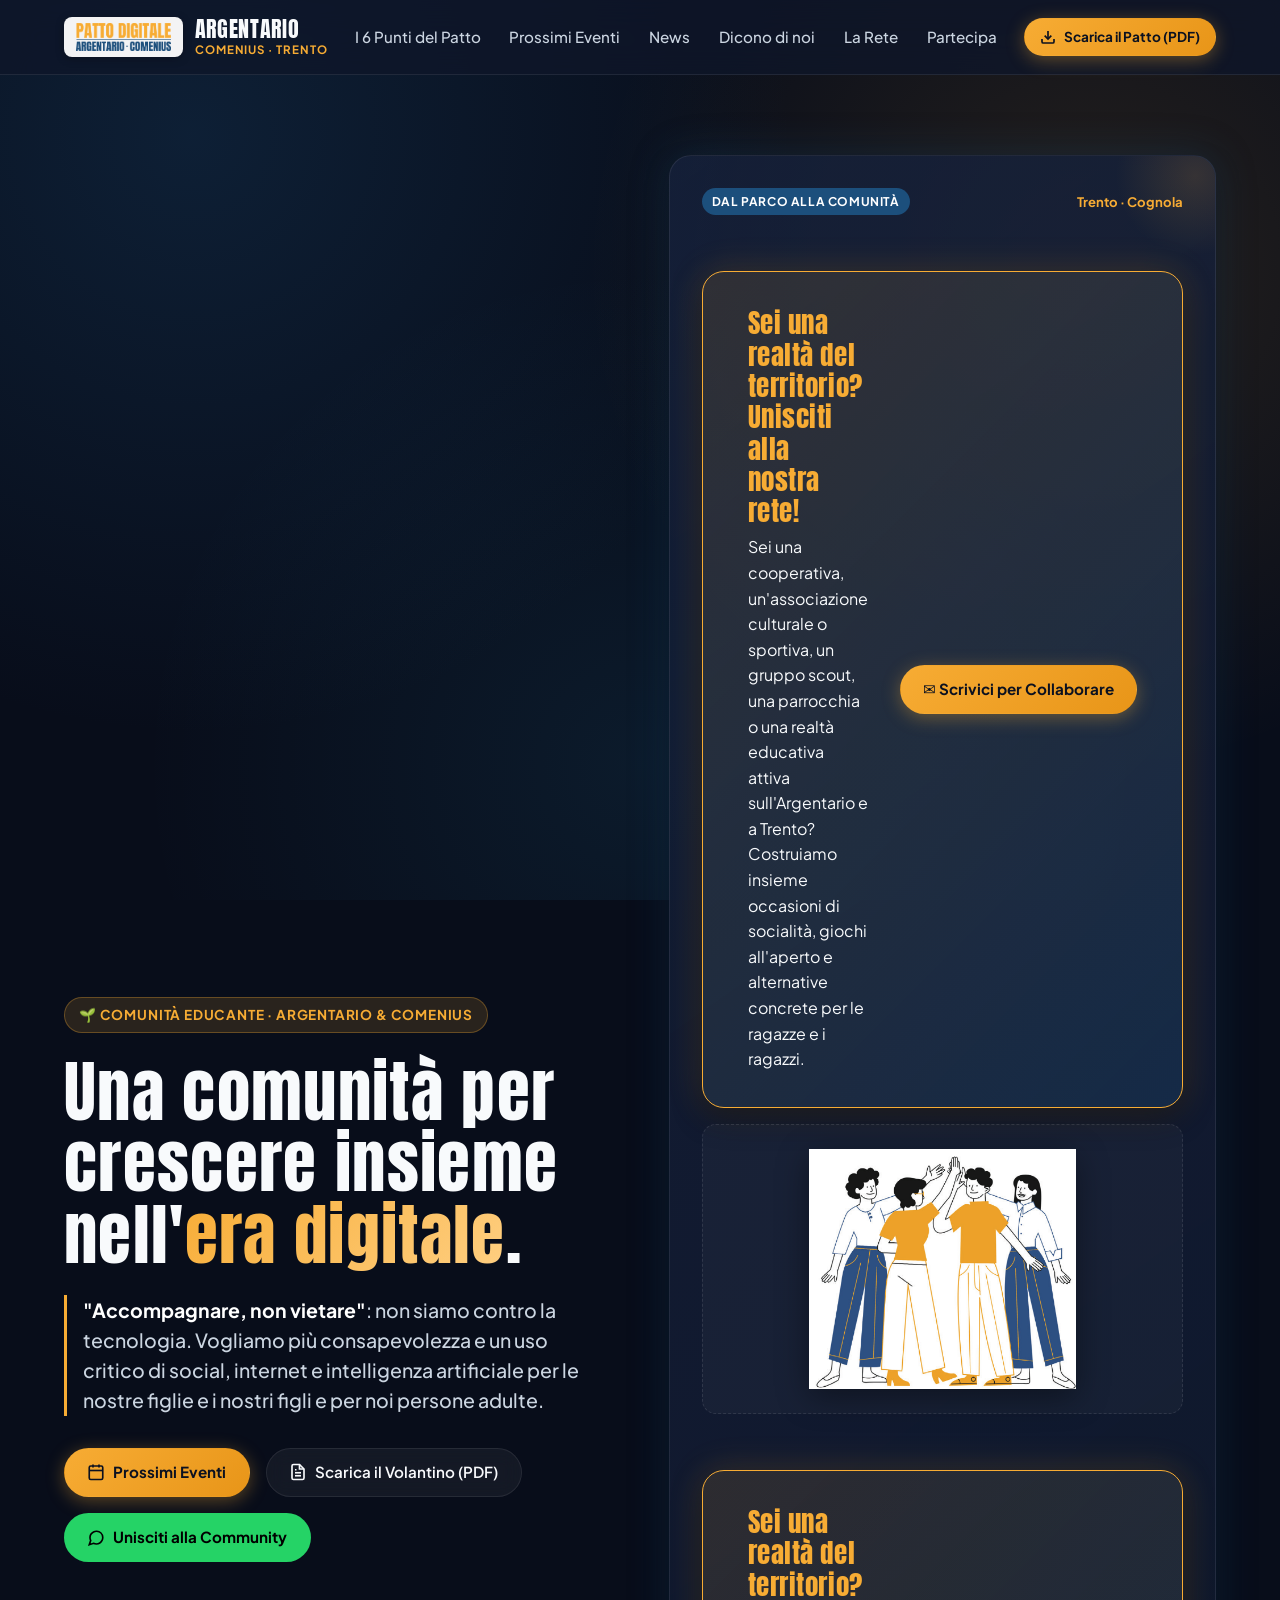
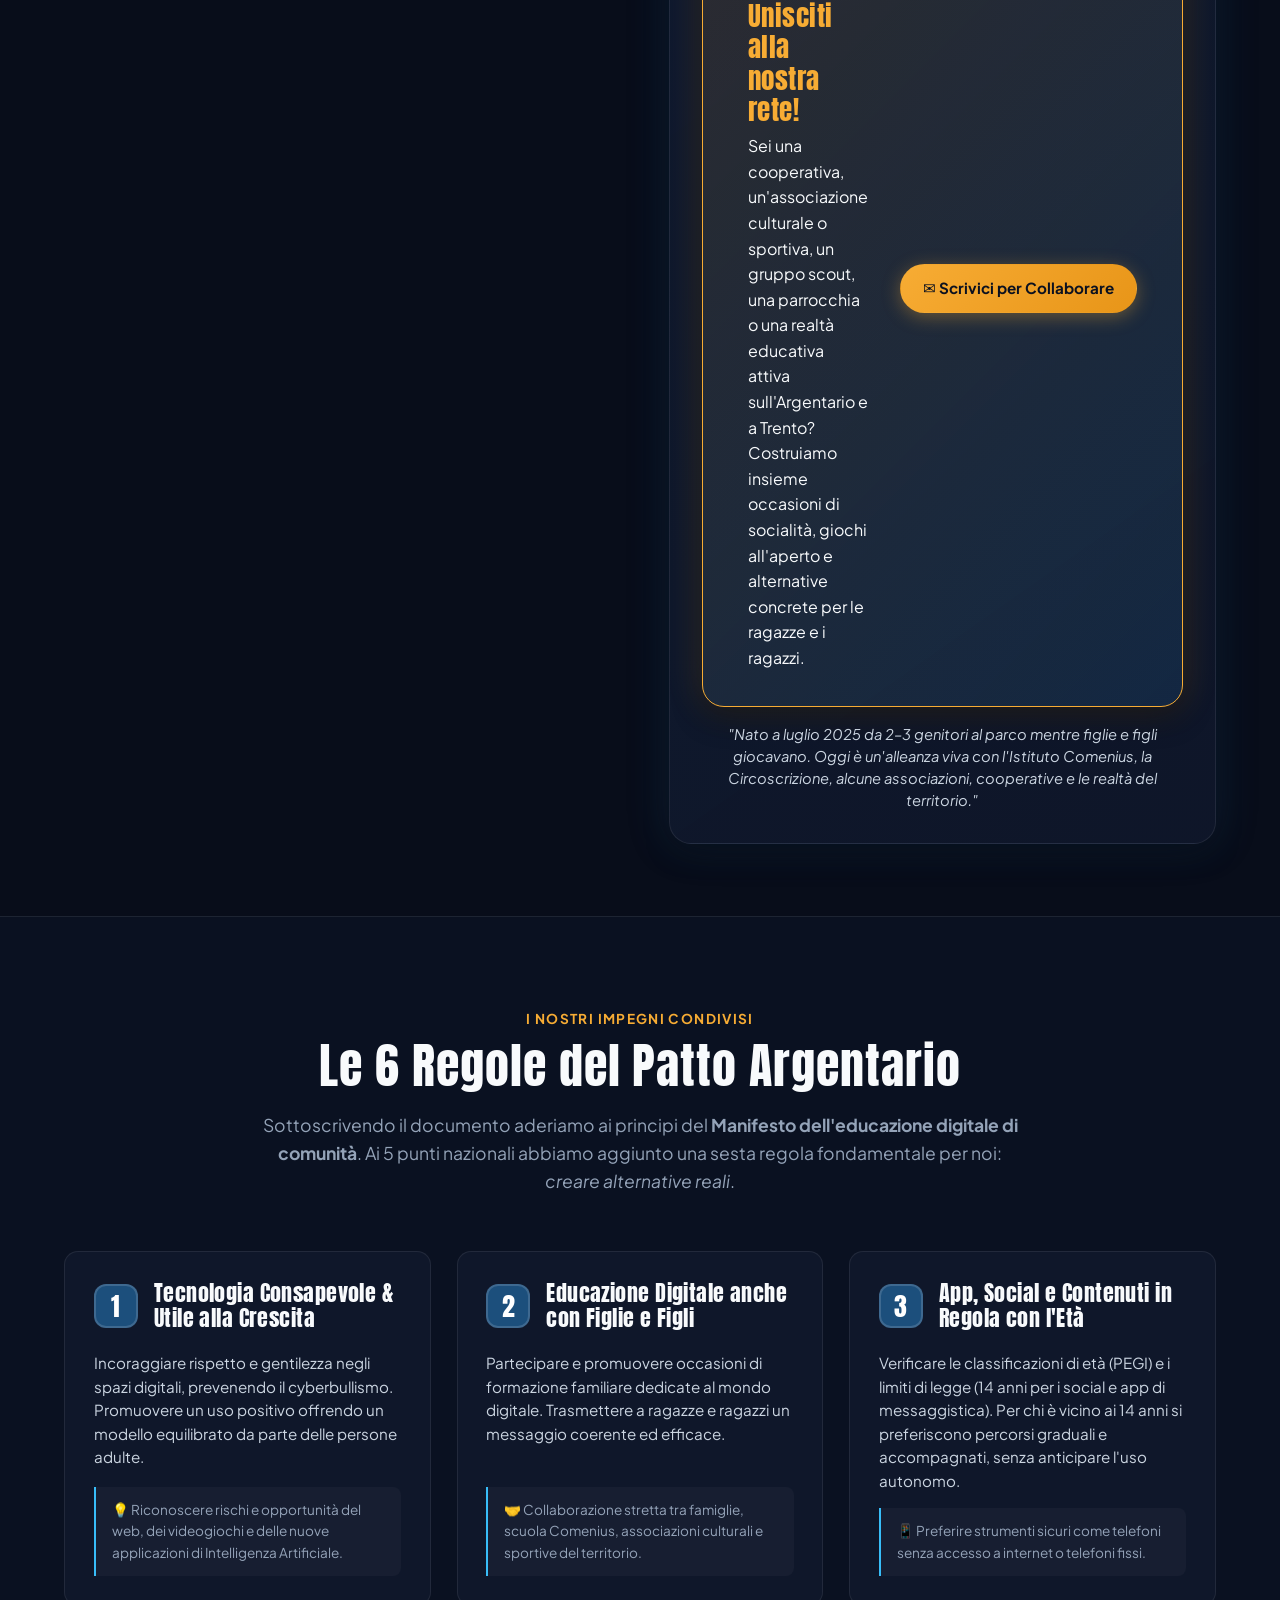
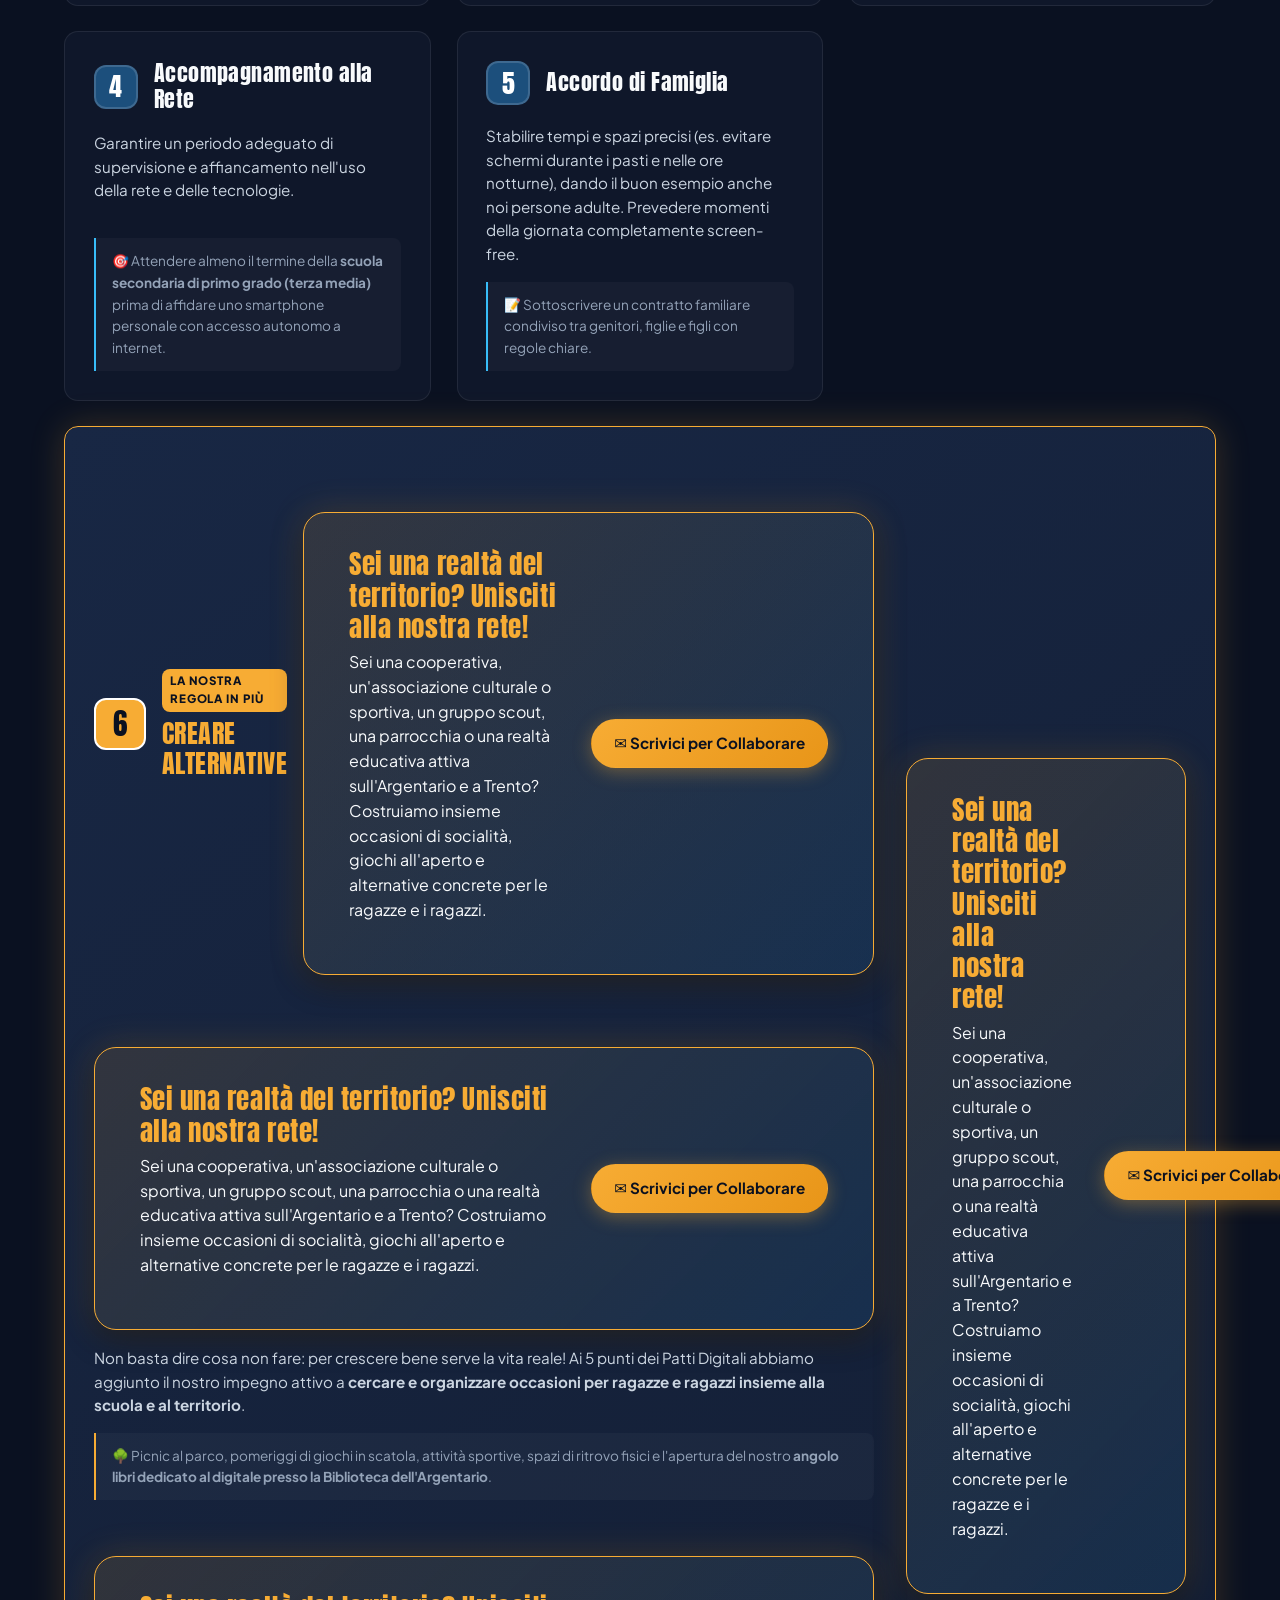
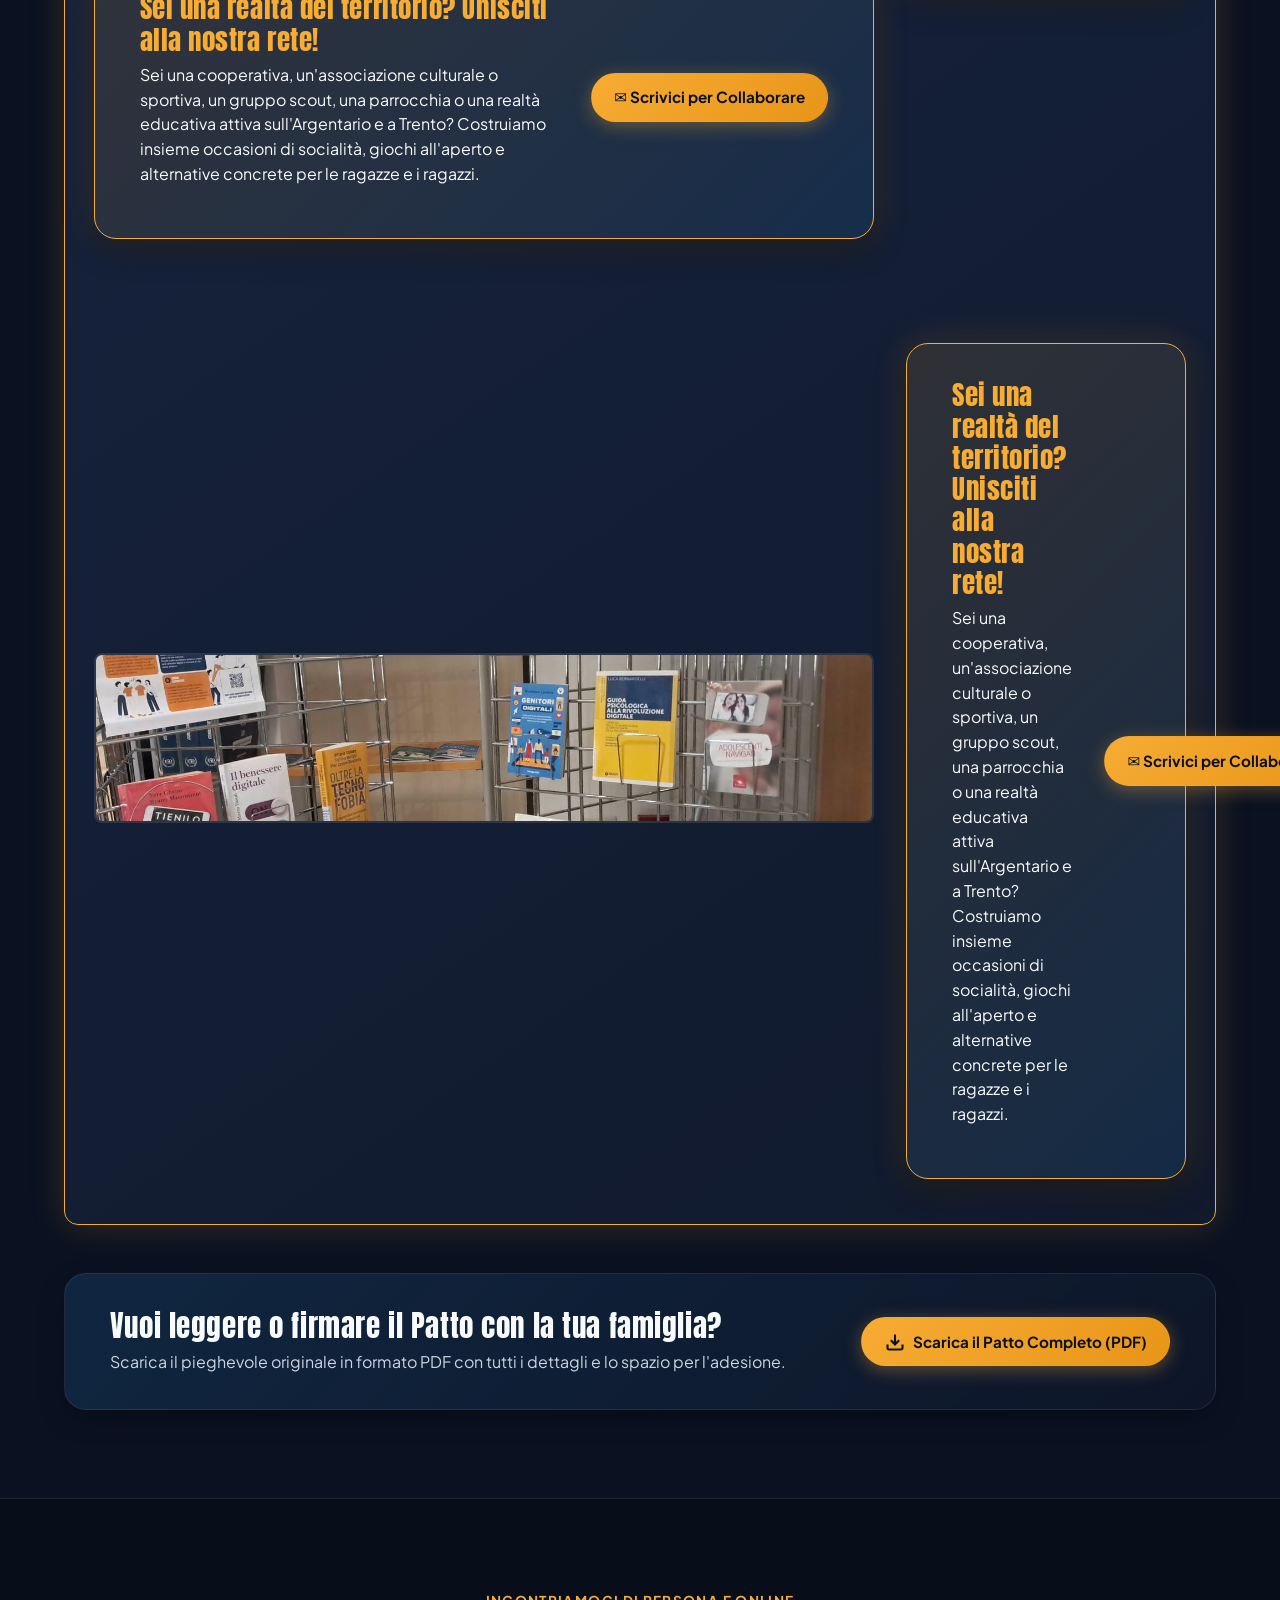
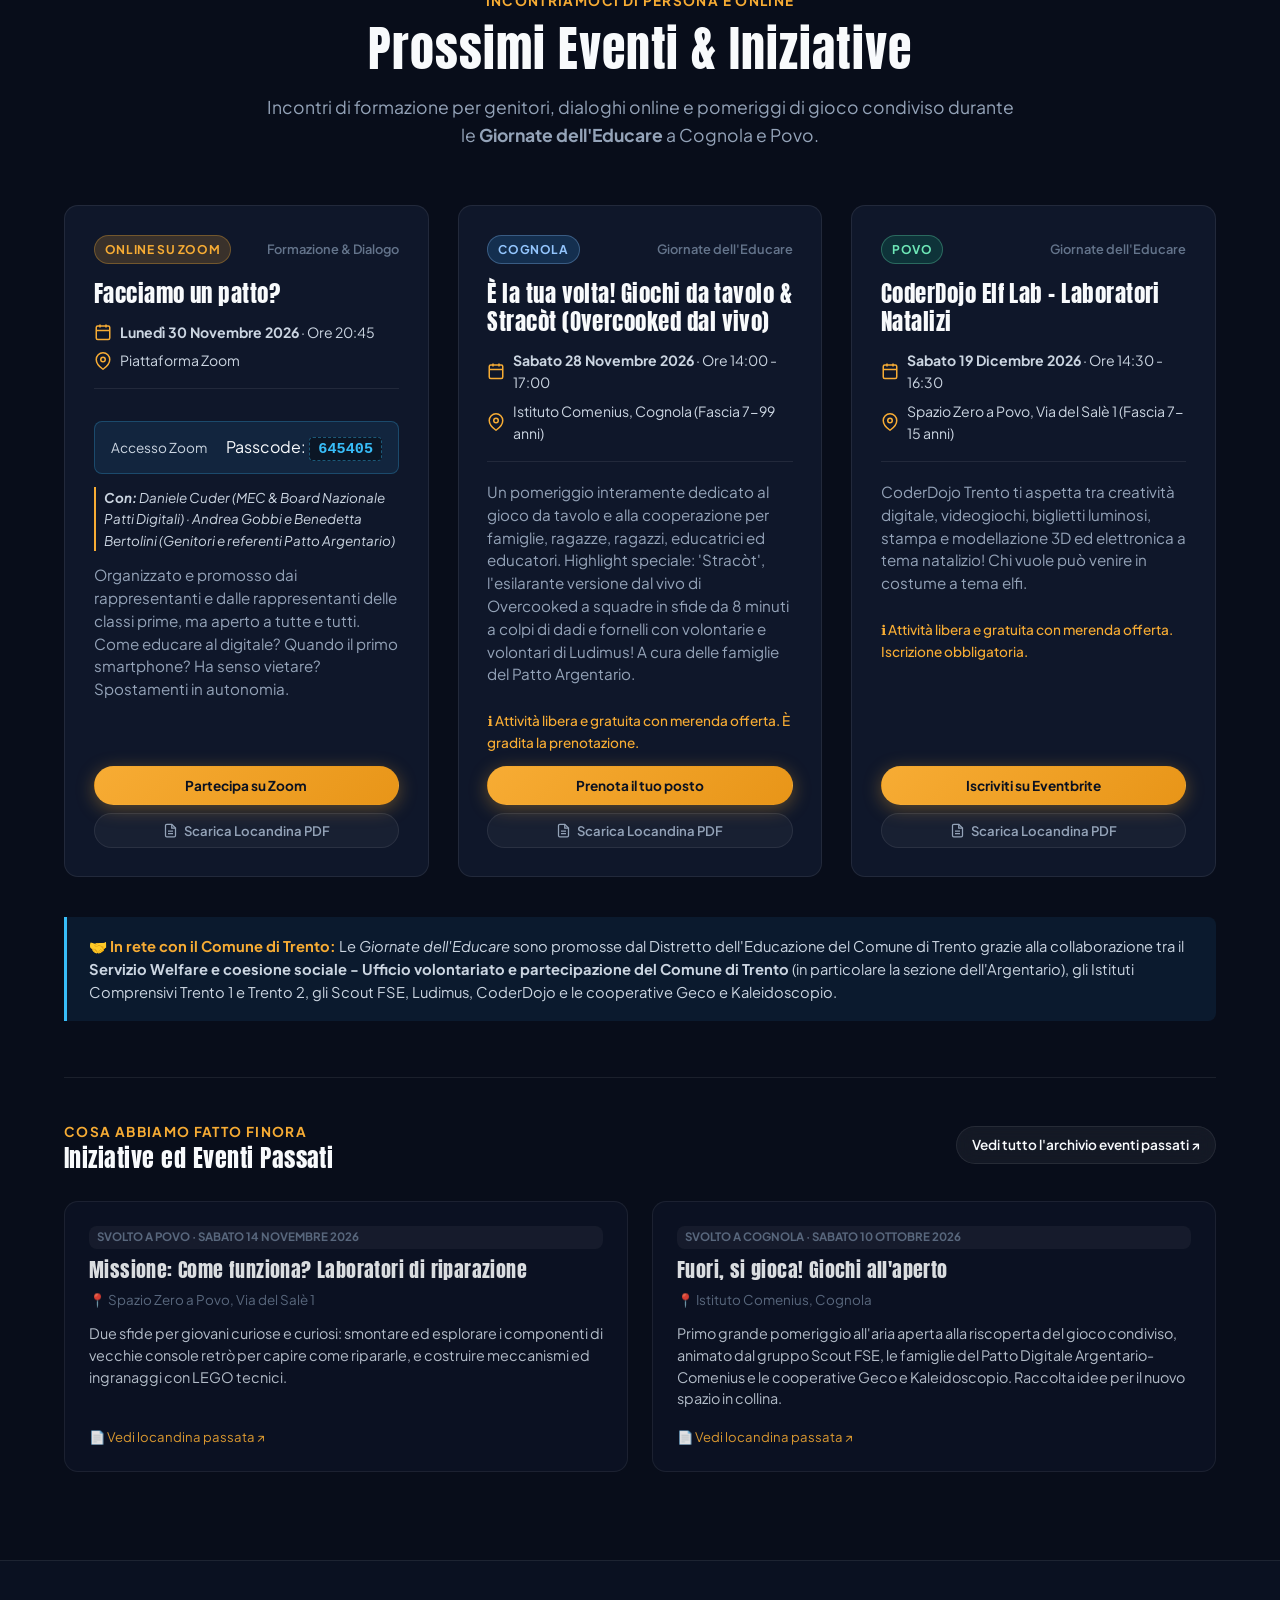
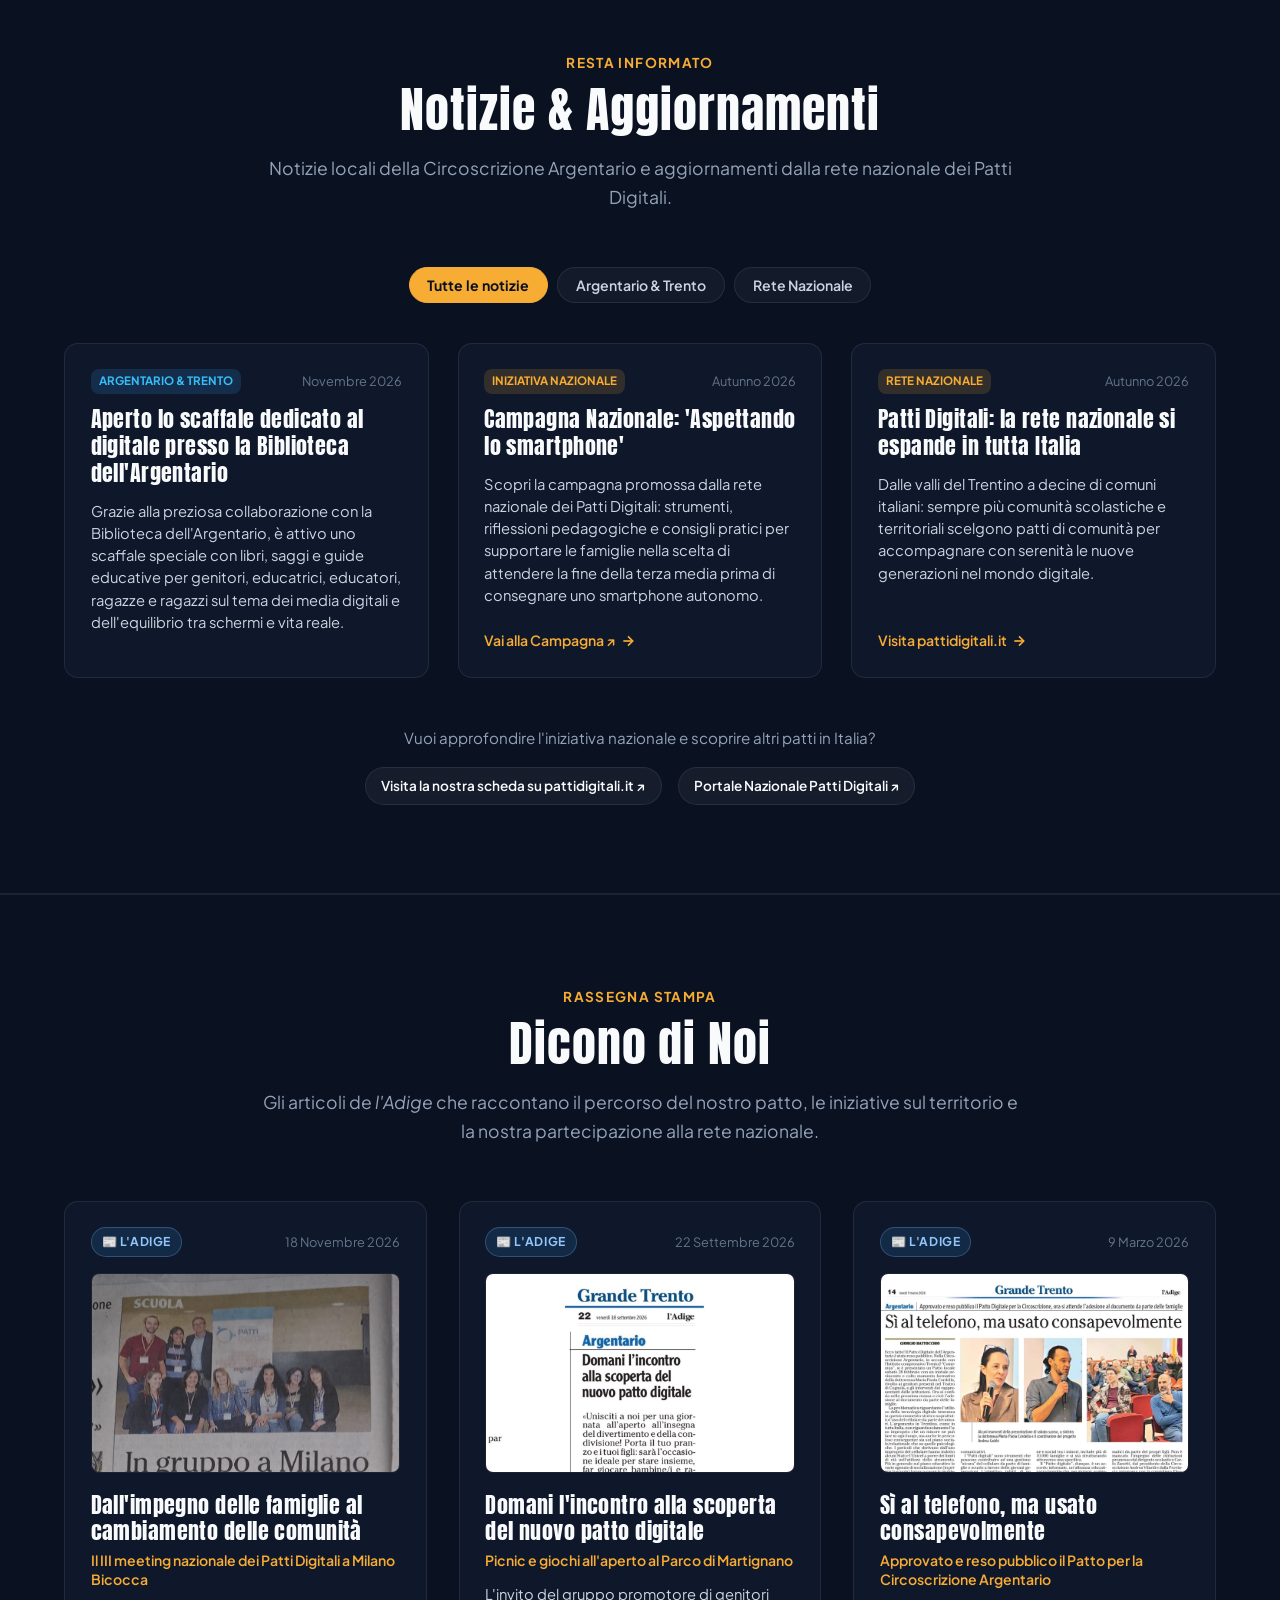
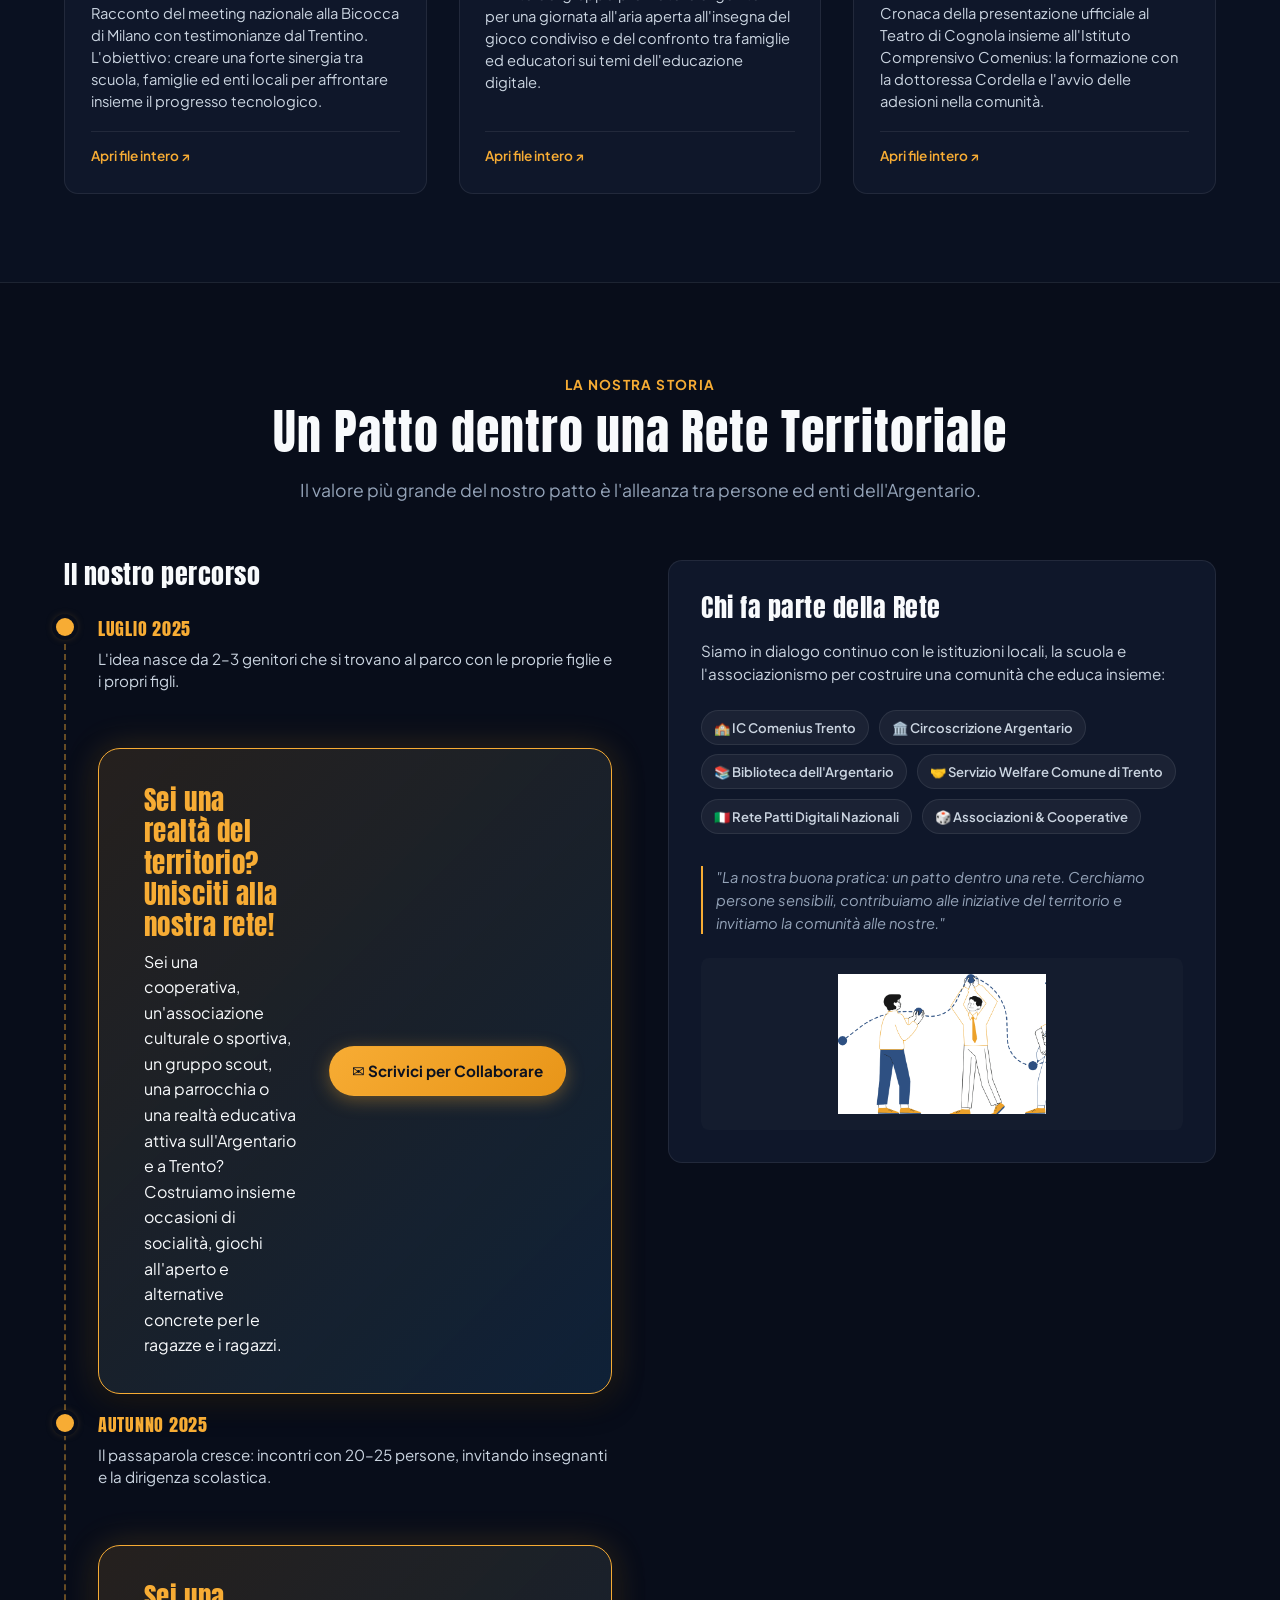
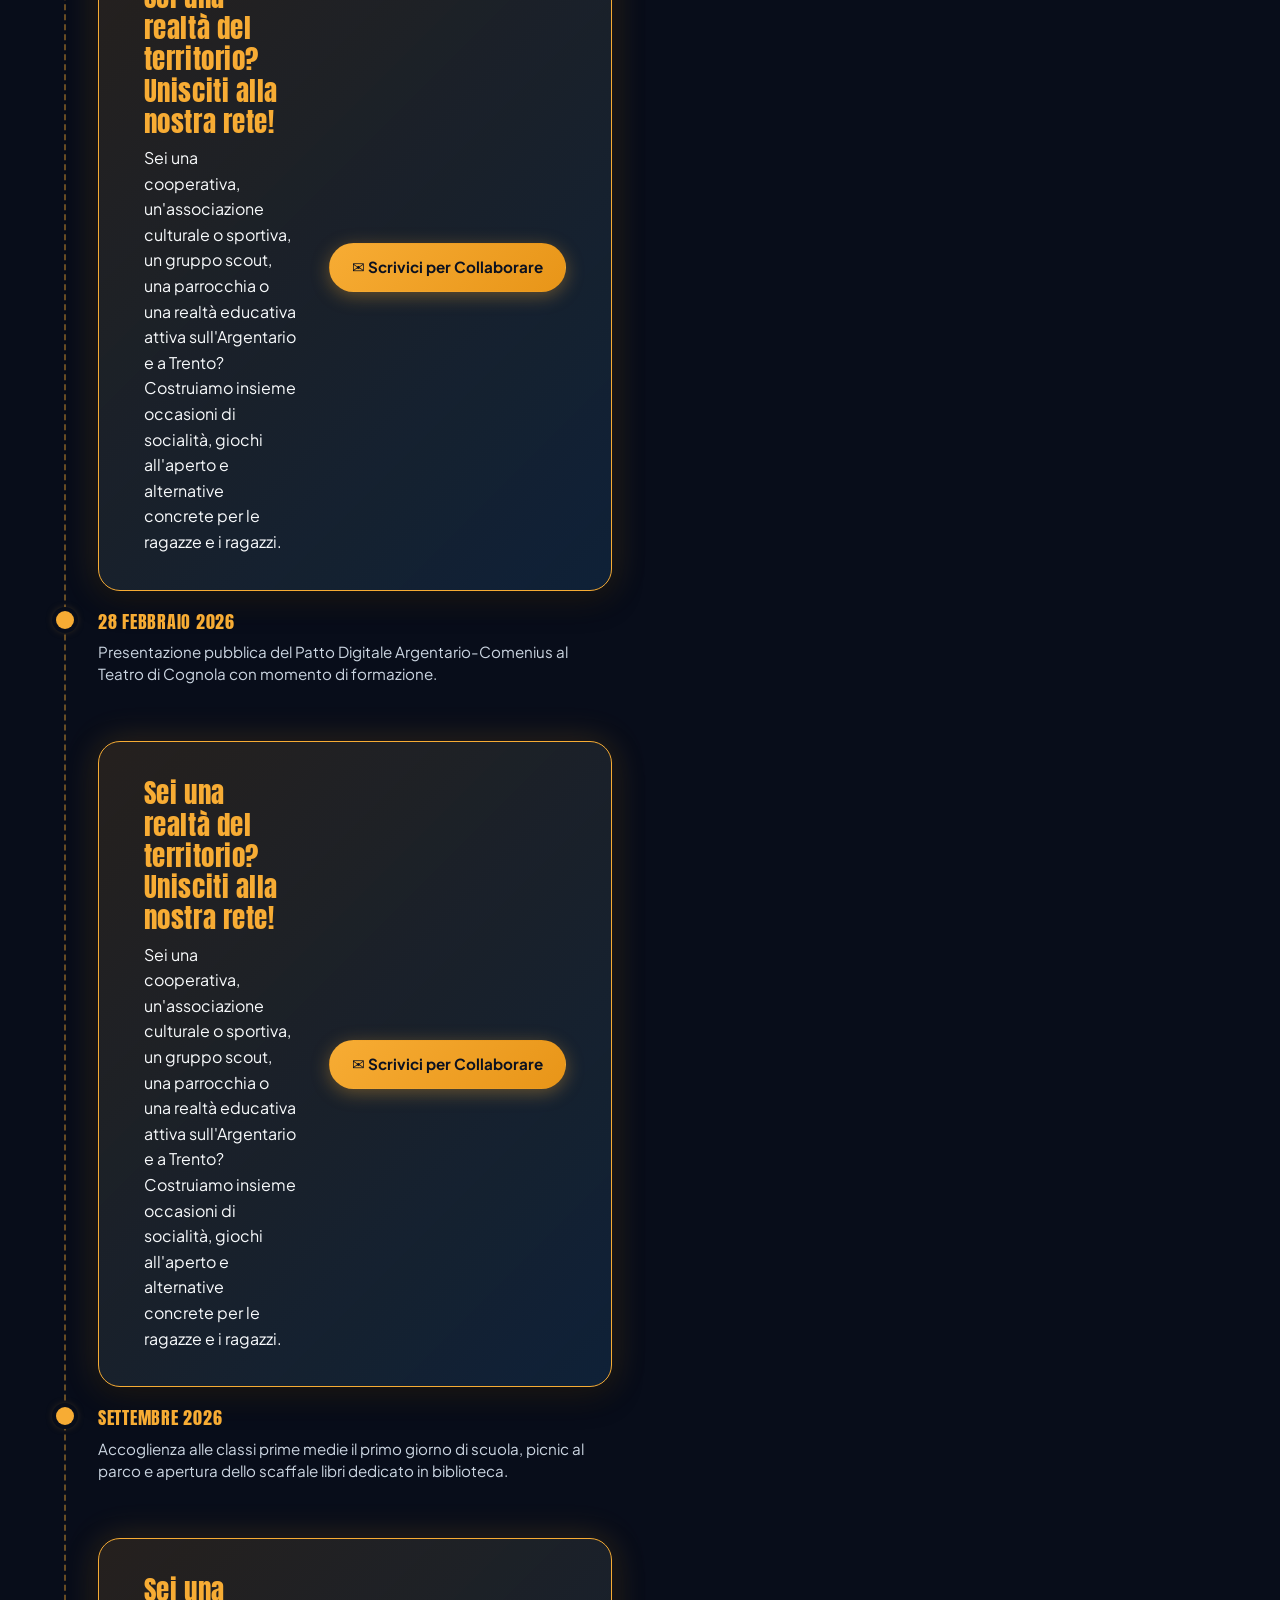
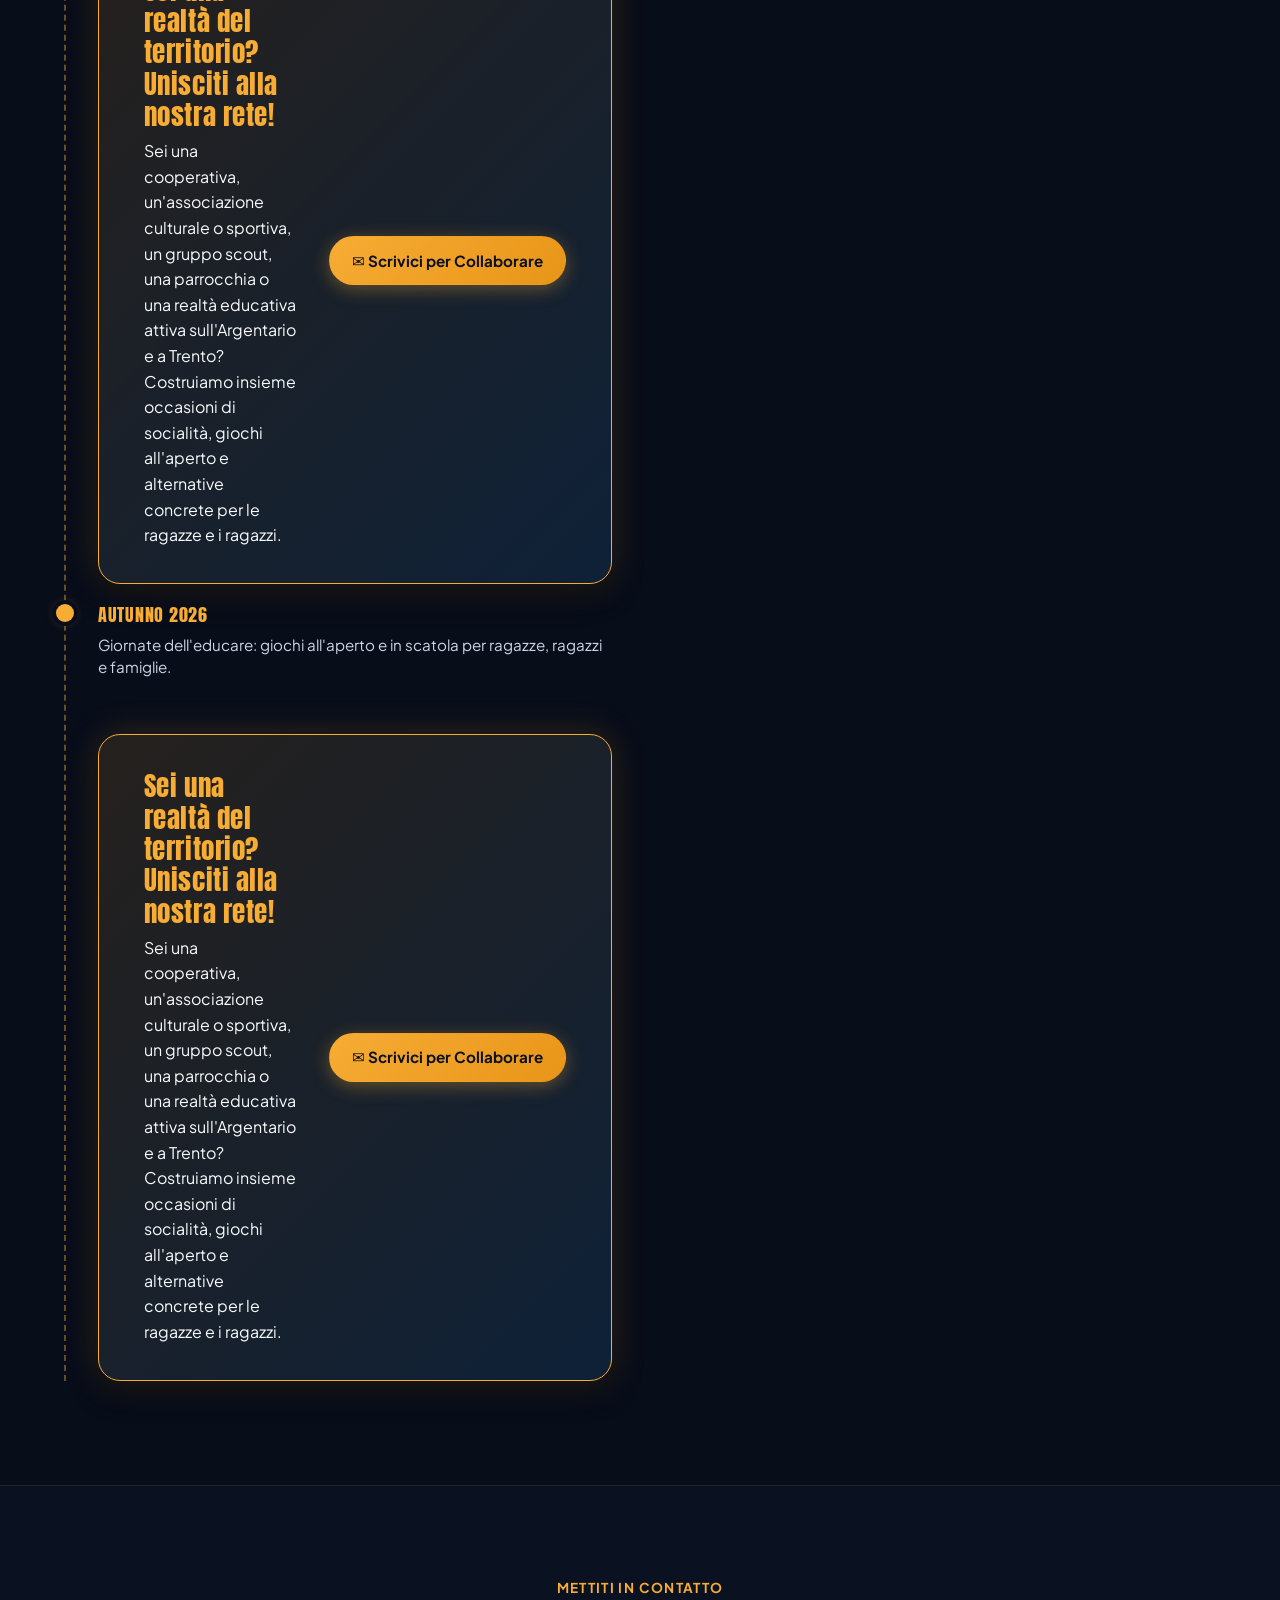
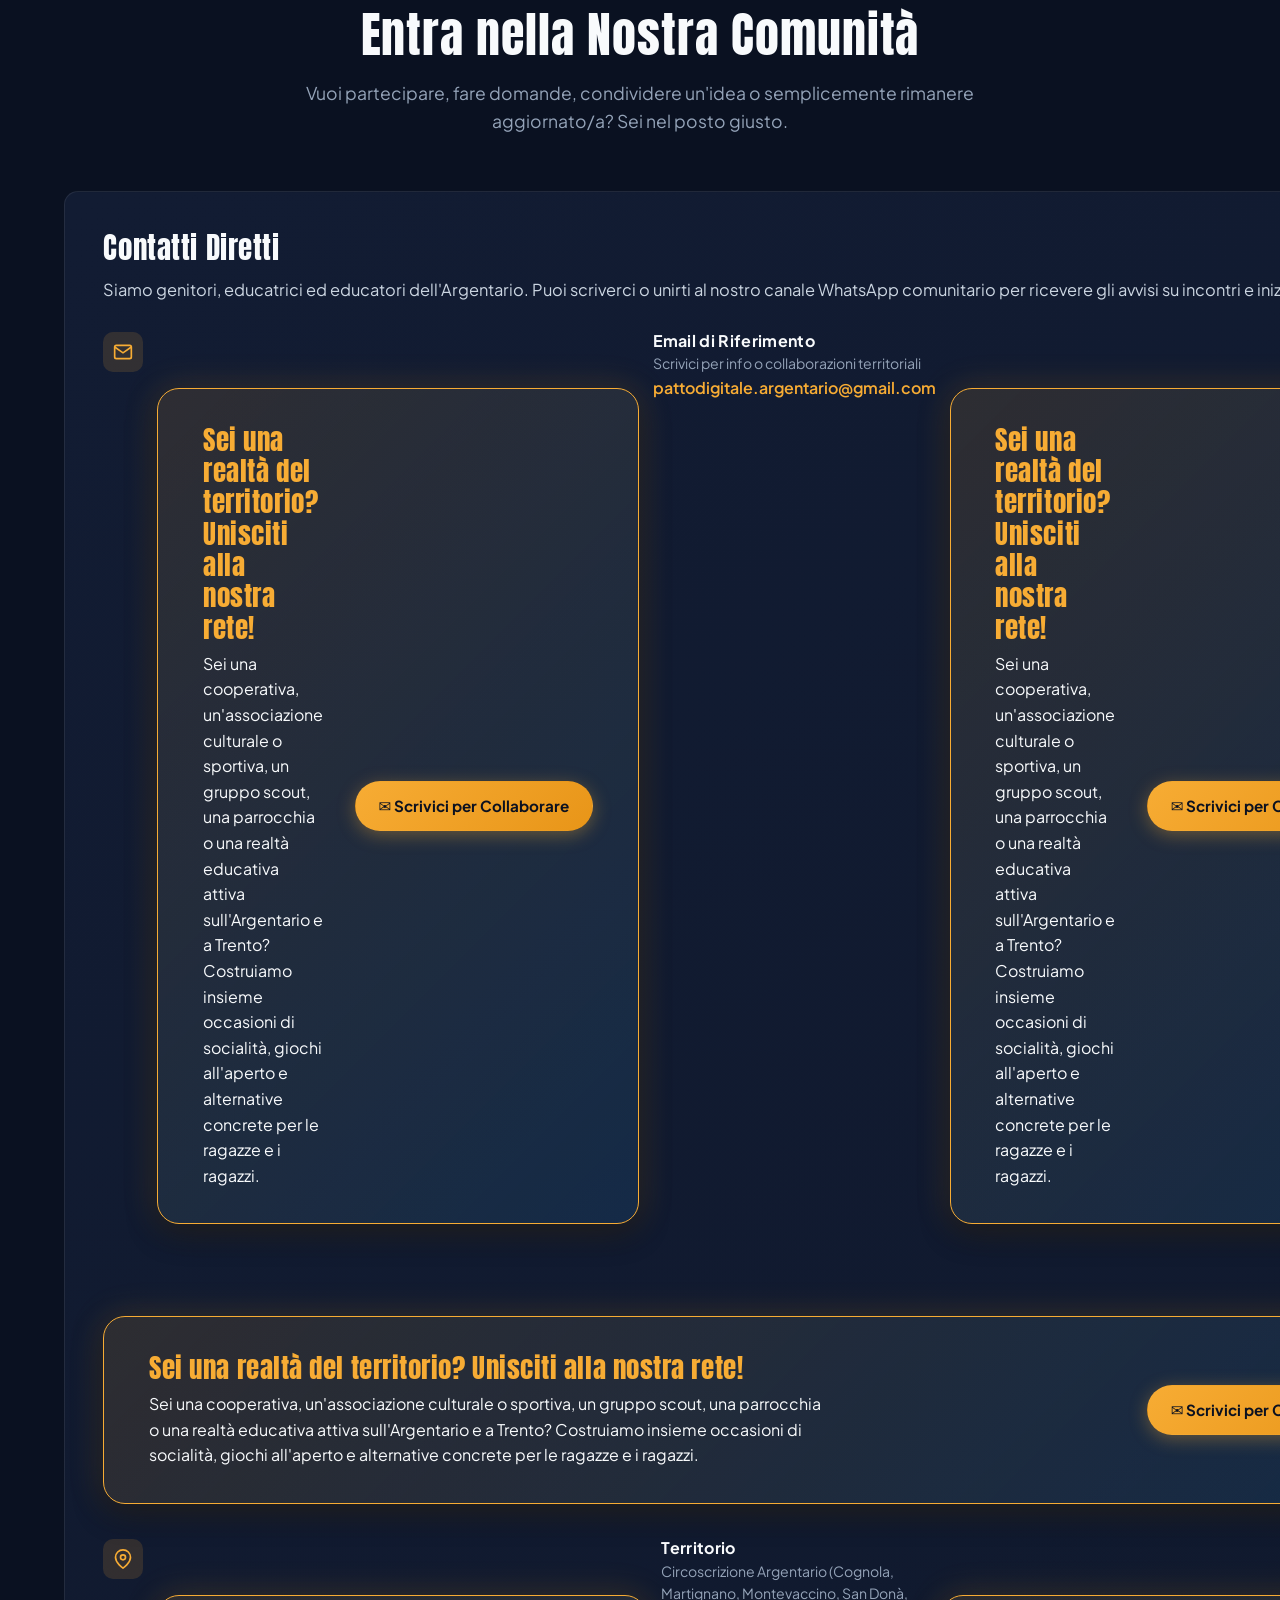
==== commit 5c5564f1: "update" ====
--- a/index.html
+++ b/index.html
@@ -106,9 +106,35 @@
                 <span class="hero-badge-tag">Dal Parco alla Comunità</span>
                 <span style="font-size: 0.82rem; color: var(--amber); font-weight: 700;">Trento · Cognola</span>
               </div>
+            <div class="partner-cta-banner">
+              <div class="partner-cta-text">
+                <h3>Sei una realtà del territorio? Unisciti alla nostra rete!</h3>
+                <p>
+                  Sei una cooperativa, un'associazione culturale o sportiva, un gruppo scout, una parrocchia o una realtà educativa attiva sull'Argentario e a Trento? Costruiamo insieme occasioni di socialità, giochi all'aperto e alternative concrete per le ragazze e i ragazzi.
+                </p>
+              </div>
+              <div>
+                <a href="mailto:pattodigitale.argentario@gmail.com?subject=Collaborazione%20con%20Patto%20Digitale%20Argentario" class="btn btn-primary" style="white-space: nowrap;">
+                  ✉️ Scrivici per Collaborare
+                </a>
+              </div>
+            </div>
               <div class="hero-art-wrapper">
                 <img src="assets/ill_gruppo.png" alt="Illustrazione gruppo genitori, ragazze e ragazzi" class="hero-art-img">
               </div>
+            <div class="partner-cta-banner">
+              <div class="partner-cta-text">
+                <h3>Sei una realtà del territorio? Unisciti alla nostra rete!</h3>
+                <p>
+                  Sei una cooperativa, un'associazione culturale o sportiva, un gruppo scout, una parrocchia o una realtà educativa attiva sull'Argentario e a Trento? Costruiamo insieme occasioni di socialità, giochi all'aperto e alternative concrete per le ragazze e i ragazzi.
+                </p>
+              </div>
+              <div>
+                <a href="mailto:pattodigitale.argentario@gmail.com?subject=Collaborazione%20con%20Patto%20Digitale%20Argentario" class="btn btn-primary" style="white-space: nowrap;">
+                  ✉️ Scrivici per Collaborare
+                </a>
+              </div>
+            </div>
               <p class="hero-card-quote">
                 "Nato a luglio 2025 da 2–3 genitori al parco mentre figlie e figli giocavano. Oggi è un'alleanza viva con l'Istituto Comenius, la Circoscrizione, alcune associazioni, cooperative e le realtà del territorio."
               </p>
@@ -204,17 +230,82 @@
                     <span class="rule-tag-extra">La nostra regola in più</span>
                     <h3 class="rule-title">CREARE ALTERNATIVE</h3>
                   </div>
+            <div class="partner-cta-banner">
+              <div class="partner-cta-text">
+                <h3>Sei una realtà del territorio? Unisciti alla nostra rete!</h3>
+                <p>
+                  Sei una cooperativa, un'associazione culturale o sportiva, un gruppo scout, una parrocchia o una realtà educativa attiva sull'Argentario e a Trento? Costruiamo insieme occasioni di socialità, giochi all'aperto e alternative concrete per le ragazze e i ragazzi.
+                </p>
+              </div>
+              <div>
+                <a href="mailto:pattodigitale.argentario@gmail.com?subject=Collaborazione%20con%20Patto%20Digitale%20Argentario" class="btn btn-primary" style="white-space: nowrap;">
+                  ✉️ Scrivici per Collaborare
+                </a>
+              </div>
+            </div>
                 </div>
+            <div class="partner-cta-banner">
+              <div class="partner-cta-text">
+                <h3>Sei una realtà del territorio? Unisciti alla nostra rete!</h3>
+                <p>
+                  Sei una cooperativa, un'associazione culturale o sportiva, un gruppo scout, una parrocchia o una realtà educativa attiva sull'Argentario e a Trento? Costruiamo insieme occasioni di socialità, giochi all'aperto e alternative concrete per le ragazze e i ragazzi.
+                </p>
+              </div>
+              <div>
+                <a href="mailto:pattodigitale.argentario@gmail.com?subject=Collaborazione%20con%20Patto%20Digitale%20Argentario" class="btn btn-primary" style="white-space: nowrap;">
+                  ✉️ Scrivici per Collaborare
+                </a>
+              </div>
+            </div>
                 <p>
                   Non basta dire cosa non fare: per crescere bene serve la vita reale! Ai 5 punti dei Patti Digitali abbiamo aggiunto il nostro impegno attivo a <strong>cercare e organizzare occasioni per ragazze e ragazzi insieme alla scuola e al territorio</strong>.
                 </p>
                 <div class="rule-highlight" style="border-left-color: var(--amber);">
                   🌳 Picnic al parco, pomeriggi di giochi in scatola, attività sportive, spazi di ritrovo fisici e l'apertura del nostro <strong>angolo libri dedicato al digitale presso la Biblioteca dell'Argentario</strong>.
                 </div>
-              </div>
+            <div class="partner-cta-banner">
+              <div class="partner-cta-text">
+                <h3>Sei una realtà del territorio? Unisciti alla nostra rete!</h3>
+                <p>
+                  Sei una cooperativa, un'associazione culturale o sportiva, un gruppo scout, una parrocchia o una realtà educativa attiva sull'Argentario e a Trento? Costruiamo insieme occasioni di socialità, giochi all'aperto e alternative concrete per le ragazze e i ragazzi.
+                </p>
+              </div>
+              <div>
+                <a href="mailto:pattodigitale.argentario@gmail.com?subject=Collaborazione%20con%20Patto%20Digitale%20Argentario" class="btn btn-primary" style="white-space: nowrap;">
+                  ✉️ Scrivici per Collaborare
+                </a>
+              </div>
+            </div>
+              </div>
+            <div class="partner-cta-banner">
+              <div class="partner-cta-text">
+                <h3>Sei una realtà del territorio? Unisciti alla nostra rete!</h3>
+                <p>
+                  Sei una cooperativa, un'associazione culturale o sportiva, un gruppo scout, una parrocchia o una realtà educativa attiva sull'Argentario e a Trento? Costruiamo insieme occasioni di socialità, giochi all'aperto e alternative concrete per le ragazze e i ragazzi.
+                </p>
+              </div>
+              <div>
+                <a href="mailto:pattodigitale.argentario@gmail.com?subject=Collaborazione%20con%20Patto%20Digitale%20Argentario" class="btn btn-primary" style="white-space: nowrap;">
+                  ✉️ Scrivici per Collaborare
+                </a>
+              </div>
+            </div>
               <div>
                 <img src="assets/foto_libri.jpg" alt="Angolo libri Biblioteca dell'Argentario" class="rule-special-img">
               </div>
+            <div class="partner-cta-banner">
+              <div class="partner-cta-text">
+                <h3>Sei una realtà del territorio? Unisciti alla nostra rete!</h3>
+                <p>
+                  Sei una cooperativa, un'associazione culturale o sportiva, un gruppo scout, una parrocchia o una realtà educativa attiva sull'Argentario e a Trento? Costruiamo insieme occasioni di socialità, giochi all'aperto e alternative concrete per le ragazze e i ragazzi.
+                </p>
+              </div>
+              <div>
+                <a href="mailto:pattodigitale.argentario@gmail.com?subject=Collaborazione%20con%20Patto%20Digitale%20Argentario" class="btn btn-primary" style="white-space: nowrap;">
+                  ✉️ Scrivici per Collaborare
+                </a>
+              </div>
+            </div>
             </div>
           </article>
 
@@ -365,30 +456,95 @@
                 <div class="timeline-date">Luglio 2025</div>
                 <p class="timeline-text">L'idea nasce da 2–3 genitori che si trovano al parco con le proprie figlie e i propri figli.</p>
               </div>
+            <div class="partner-cta-banner">
+              <div class="partner-cta-text">
+                <h3>Sei una realtà del territorio? Unisciti alla nostra rete!</h3>
+                <p>
+                  Sei una cooperativa, un'associazione culturale o sportiva, un gruppo scout, una parrocchia o una realtà educativa attiva sull'Argentario e a Trento? Costruiamo insieme occasioni di socialità, giochi all'aperto e alternative concrete per le ragazze e i ragazzi.
+                </p>
+              </div>
+              <div>
+                <a href="mailto:pattodigitale.argentario@gmail.com?subject=Collaborazione%20con%20Patto%20Digitale%20Argentario" class="btn btn-primary" style="white-space: nowrap;">
+                  ✉️ Scrivici per Collaborare
+                </a>
+              </div>
+            </div>
 
               <div class="timeline-item">
                 <div class="timeline-dot"></div>
                 <div class="timeline-date">Autunno 2025</div>
                 <p class="timeline-text">Il passaparola cresce: incontri con 20–25 persone, invitando insegnanti e la dirigenza scolastica.</p>
               </div>
+            <div class="partner-cta-banner">
+              <div class="partner-cta-text">
+                <h3>Sei una realtà del territorio? Unisciti alla nostra rete!</h3>
+                <p>
+                  Sei una cooperativa, un'associazione culturale o sportiva, un gruppo scout, una parrocchia o una realtà educativa attiva sull'Argentario e a Trento? Costruiamo insieme occasioni di socialità, giochi all'aperto e alternative concrete per le ragazze e i ragazzi.
+                </p>
+              </div>
+              <div>
+                <a href="mailto:pattodigitale.argentario@gmail.com?subject=Collaborazione%20con%20Patto%20Digitale%20Argentario" class="btn btn-primary" style="white-space: nowrap;">
+                  ✉️ Scrivici per Collaborare
+                </a>
+              </div>
+            </div>
 
               <div class="timeline-item">
                 <div class="timeline-dot"></div>
                 <div class="timeline-date">28 Febbraio 2026</div>
                 <p class="timeline-text">Presentazione pubblica del Patto Digitale Argentario-Comenius al Teatro di Cognola con momento di formazione.</p>
               </div>
+            <div class="partner-cta-banner">
+              <div class="partner-cta-text">
+                <h3>Sei una realtà del territorio? Unisciti alla nostra rete!</h3>
+                <p>
+                  Sei una cooperativa, un'associazione culturale o sportiva, un gruppo scout, una parrocchia o una realtà educativa attiva sull'Argentario e a Trento? Costruiamo insieme occasioni di socialità, giochi all'aperto e alternative concrete per le ragazze e i ragazzi.
+                </p>
+              </div>
+              <div>
+                <a href="mailto:pattodigitale.argentario@gmail.com?subject=Collaborazione%20con%20Patto%20Digitale%20Argentario" class="btn btn-primary" style="white-space: nowrap;">
+                  ✉️ Scrivici per Collaborare
+                </a>
+              </div>
+            </div>
 
               <div class="timeline-item">
                 <div class="timeline-dot"></div>
                 <div class="timeline-date">Settembre 2026</div>
                 <p class="timeline-text">Accoglienza alle classi prime medie il primo giorno di scuola, picnic al parco e apertura dello scaffale libri dedicato in biblioteca.</p>
               </div>
+            <div class="partner-cta-banner">
+              <div class="partner-cta-text">
+                <h3>Sei una realtà del territorio? Unisciti alla nostra rete!</h3>
+                <p>
+                  Sei una cooperativa, un'associazione culturale o sportiva, un gruppo scout, una parrocchia o una realtà educativa attiva sull'Argentario e a Trento? Costruiamo insieme occasioni di socialità, giochi all'aperto e alternative concrete per le ragazze e i ragazzi.
+                </p>
+              </div>
+              <div>
+                <a href="mailto:pattodigitale.argentario@gmail.com?subject=Collaborazione%20con%20Patto%20Digitale%20Argentario" class="btn btn-primary" style="white-space: nowrap;">
+                  ✉️ Scrivici per Collaborare
+                </a>
+              </div>
+            </div>
 
               <div class="timeline-item">
                 <div class="timeline-dot"></div>
                 <div class="timeline-date">Autunno 2026</div>
                 <p class="timeline-text">Giornate dell'educare: giochi all'aperto e in scatola per ragazze, ragazzi e famiglie.</p>
               </div>
+            <div class="partner-cta-banner">
+              <div class="partner-cta-text">
+                <h3>Sei una realtà del territorio? Unisciti alla nostra rete!</h3>
+                <p>
+                  Sei una cooperativa, un'associazione culturale o sportiva, un gruppo scout, una parrocchia o una realtà educativa attiva sull'Argentario e a Trento? Costruiamo insieme occasioni di socialità, giochi all'aperto e alternative concrete per le ragazze e i ragazzi.
+                </p>
+              </div>
+              <div>
+                <a href="mailto:pattodigitale.argentario@gmail.com?subject=Collaborazione%20con%20Patto%20Digitale%20Argentario" class="btn btn-primary" style="white-space: nowrap;">
+                  ✉️ Scrivici per Collaborare
+                </a>
+              </div>
+            </div>
             </div>
           </div>
 
@@ -420,19 +576,7 @@
         </div>
 
         <!-- Banner Invito Realtà del Territorio -->
-        <div class="partner-cta-banner">
-          <div class="partner-cta-text">
-            <h3>Sei una realtà del territorio? Unisciti alla nostra rete!</h3>
-            <p>
-              Sei una cooperativa, un'associazione culturale o sportiva, un gruppo scout, una parrocchia o una realtà educativa attiva sull'Argentario e a Trento? Costruiamo insieme occasioni di socialità, giochi all'aperto e alternative concrete per le ragazze e i ragazzi.
-            </p>
-          </div>
-          <div>
-            <a href="mailto:pattodigitale.argentario@gmail.com?subject=Collaborazione%20con%20Patto%20Digitale%20Argentario" class="btn btn-primary" style="white-space: nowrap;">
-              ✉️ Scrivici per Collaborare
-            </a>
-          </div>
-        </div>
+
 
       </div>
     </section>
@@ -461,22 +605,100 @@
                 <div class="contact-icon">
                   <svg width="20" height="20" viewBox="0 0 24 24" fill="none" stroke="currentColor" stroke-width="2"><path d="M4 4h16c1.1 0 2 .9 2 2v12c0 1.1-.9 2-2 2H4c-1.1 0-2-.9-2-2V6c0-1.1.9-2 2-2z"></path><polyline points="22,6 12,13 2,6"></polyline></svg>
                 </div>
+            <div class="partner-cta-banner">
+              <div class="partner-cta-text">
+                <h3>Sei una realtà del territorio? Unisciti alla nostra rete!</h3>
+                <p>
+                  Sei una cooperativa, un'associazione culturale o sportiva, un gruppo scout, una parrocchia o una realtà educativa attiva sull'Argentario e a Trento? Costruiamo insieme occasioni di socialità, giochi all'aperto e alternative concrete per le ragazze e i ragazzi.
+                </p>
+              </div>
+              <div>
+                <a href="mailto:pattodigitale.argentario@gmail.com?subject=Collaborazione%20con%20Patto%20Digitale%20Argentario" class="btn btn-primary" style="white-space: nowrap;">
+                  ✉️ Scrivici per Collaborare
+                </a>
+              </div>
+            </div>
                 <div>
                   <h4>Email di Riferimento</h4>
                   <p>Scrivici per info o collaborazioni territoriali</p>
                   <a href="mailto:pattodigitale.argentario@gmail.com" style="color: var(--amber); font-weight: 600;">pattodigitale.argentario@gmail.com</a>
                 </div>
-              </div>
+            <div class="partner-cta-banner">
+              <div class="partner-cta-text">
+                <h3>Sei una realtà del territorio? Unisciti alla nostra rete!</h3>
+                <p>
+                  Sei una cooperativa, un'associazione culturale o sportiva, un gruppo scout, una parrocchia o una realtà educativa attiva sull'Argentario e a Trento? Costruiamo insieme occasioni di socialità, giochi all'aperto e alternative concrete per le ragazze e i ragazzi.
+                </p>
+              </div>
+              <div>
+                <a href="mailto:pattodigitale.argentario@gmail.com?subject=Collaborazione%20con%20Patto%20Digitale%20Argentario" class="btn btn-primary" style="white-space: nowrap;">
+                  ✉️ Scrivici per Collaborare
+                </a>
+              </div>
+            </div>
+              </div>
+            <div class="partner-cta-banner">
+              <div class="partner-cta-text">
+                <h3>Sei una realtà del territorio? Unisciti alla nostra rete!</h3>
+                <p>
+                  Sei una cooperativa, un'associazione culturale o sportiva, un gruppo scout, una parrocchia o una realtà educativa attiva sull'Argentario e a Trento? Costruiamo insieme occasioni di socialità, giochi all'aperto e alternative concrete per le ragazze e i ragazzi.
+                </p>
+              </div>
+              <div>
+                <a href="mailto:pattodigitale.argentario@gmail.com?subject=Collaborazione%20con%20Patto%20Digitale%20Argentario" class="btn btn-primary" style="white-space: nowrap;">
+                  ✉️ Scrivici per Collaborare
+                </a>
+              </div>
+            </div>
 
               <div class="contact-method-item">
                 <div class="contact-icon">
                   <svg width="20" height="20" viewBox="0 0 24 24" fill="none" stroke="currentColor" stroke-width="2"><path d="M21 10c0 7-9 13-9 13s-9-6-9-13a9 9 0 0 1 18 0z"></path><circle cx="12" cy="10" r="3"></circle></svg>
                 </div>
+            <div class="partner-cta-banner">
+              <div class="partner-cta-text">
+                <h3>Sei una realtà del territorio? Unisciti alla nostra rete!</h3>
+                <p>
+                  Sei una cooperativa, un'associazione culturale o sportiva, un gruppo scout, una parrocchia o una realtà educativa attiva sull'Argentario e a Trento? Costruiamo insieme occasioni di socialità, giochi all'aperto e alternative concrete per le ragazze e i ragazzi.
+                </p>
+              </div>
+              <div>
+                <a href="mailto:pattodigitale.argentario@gmail.com?subject=Collaborazione%20con%20Patto%20Digitale%20Argentario" class="btn btn-primary" style="white-space: nowrap;">
+                  ✉️ Scrivici per Collaborare
+                </a>
+              </div>
+            </div>
                 <div>
                   <h4>Territorio</h4>
                   <p>Circoscrizione Argentario (Cognola, Martignano, Montevaccino, San Donà, Villamontagna) · Trento</p>
                 </div>
-              </div>
+            <div class="partner-cta-banner">
+              <div class="partner-cta-text">
+                <h3>Sei una realtà del territorio? Unisciti alla nostra rete!</h3>
+                <p>
+                  Sei una cooperativa, un'associazione culturale o sportiva, un gruppo scout, una parrocchia o una realtà educativa attiva sull'Argentario e a Trento? Costruiamo insieme occasioni di socialità, giochi all'aperto e alternative concrete per le ragazze e i ragazzi.
+                </p>
+              </div>
+              <div>
+                <a href="mailto:pattodigitale.argentario@gmail.com?subject=Collaborazione%20con%20Patto%20Digitale%20Argentario" class="btn btn-primary" style="white-space: nowrap;">
+                  ✉️ Scrivici per Collaborare
+                </a>
+              </div>
+            </div>
+              </div>
+            <div class="partner-cta-banner">
+              <div class="partner-cta-text">
+                <h3>Sei una realtà del territorio? Unisciti alla nostra rete!</h3>
+                <p>
+                  Sei una cooperativa, un'associazione culturale o sportiva, un gruppo scout, una parrocchia o una realtà educativa attiva sull'Argentario e a Trento? Costruiamo insieme occasioni di socialità, giochi all'aperto e alternative concrete per le ragazze e i ragazzi.
+                </p>
+              </div>
+              <div>
+                <a href="mailto:pattodigitale.argentario@gmail.com?subject=Collaborazione%20con%20Patto%20Digitale%20Argentario" class="btn btn-primary" style="white-space: nowrap;">
+                  ✉️ Scrivici per Collaborare
+                </a>
+              </div>
+            </div>
             </div>
 
             <div class="whatsapp-box">
@@ -499,11 +721,37 @@
                 <label for="name">Nome e Cognome *</label>
                 <input type="text" id="name" name="name" class="form-control" placeholder="Es. Marco Rossi" required>
               </div>
+            <div class="partner-cta-banner">
+              <div class="partner-cta-text">
+                <h3>Sei una realtà del territorio? Unisciti alla nostra rete!</h3>
+                <p>
+                  Sei una cooperativa, un'associazione culturale o sportiva, un gruppo scout, una parrocchia o una realtà educativa attiva sull'Argentario e a Trento? Costruiamo insieme occasioni di socialità, giochi all'aperto e alternative concrete per le ragazze e i ragazzi.
+                </p>
+              </div>
+              <div>
+                <a href="mailto:pattodigitale.argentario@gmail.com?subject=Collaborazione%20con%20Patto%20Digitale%20Argentario" class="btn btn-primary" style="white-space: nowrap;">
+                  ✉️ Scrivici per Collaborare
+                </a>
+              </div>
+            </div>
 
               <div class="form-group">
                 <label for="email">La tua Email *</label>
                 <input type="email" id="email" name="email" class="form-control" placeholder="nome@esempio.it" required>
               </div>
+            <div class="partner-cta-banner">
+              <div class="partner-cta-text">
+                <h3>Sei una realtà del territorio? Unisciti alla nostra rete!</h3>
+                <p>
+                  Sei una cooperativa, un'associazione culturale o sportiva, un gruppo scout, una parrocchia o una realtà educativa attiva sull'Argentario e a Trento? Costruiamo insieme occasioni di socialità, giochi all'aperto e alternative concrete per le ragazze e i ragazzi.
+                </p>
+              </div>
+              <div>
+                <a href="mailto:pattodigitale.argentario@gmail.com?subject=Collaborazione%20con%20Patto%20Digitale%20Argentario" class="btn btn-primary" style="white-space: nowrap;">
+                  ✉️ Scrivici per Collaborare
+                </a>
+              </div>
+            </div>
 
               <div class="form-group">
                 <label for="interest">Sei interessato/a come:</label>
@@ -514,11 +762,37 @@
                   <option value="cittadino">Cittadina o Cittadino curioso/a</option>
                 </select>
               </div>
+            <div class="partner-cta-banner">
+              <div class="partner-cta-text">
+                <h3>Sei una realtà del territorio? Unisciti alla nostra rete!</h3>
+                <p>
+                  Sei una cooperativa, un'associazione culturale o sportiva, un gruppo scout, una parrocchia o una realtà educativa attiva sull'Argentario e a Trento? Costruiamo insieme occasioni di socialità, giochi all'aperto e alternative concrete per le ragazze e i ragazzi.
+                </p>
+              </div>
+              <div>
+                <a href="mailto:pattodigitale.argentario@gmail.com?subject=Collaborazione%20con%20Patto%20Digitale%20Argentario" class="btn btn-primary" style="white-space: nowrap;">
+                  ✉️ Scrivici per Collaborare
+                </a>
+              </div>
+            </div>
 
               <div class="form-group">
                 <label for="message">Messaggio *</label>
                 <textarea id="message" name="message" class="form-control" placeholder="Scrivi qui il tuo messaggio o la tua proposta..." required></textarea>
               </div>
+            <div class="partner-cta-banner">
+              <div class="partner-cta-text">
+                <h3>Sei una realtà del territorio? Unisciti alla nostra rete!</h3>
+                <p>
+                  Sei una cooperativa, un'associazione culturale o sportiva, un gruppo scout, una parrocchia o una realtà educativa attiva sull'Argentario e a Trento? Costruiamo insieme occasioni di socialità, giochi all'aperto e alternative concrete per le ragazze e i ragazzi.
+                </p>
+              </div>
+              <div>
+                <a href="mailto:pattodigitale.argentario@gmail.com?subject=Collaborazione%20con%20Patto%20Digitale%20Argentario" class="btn btn-primary" style="white-space: nowrap;">
+                  ✉️ Scrivici per Collaborare
+                </a>
+              </div>
+            </div>
 
               <button type="submit" class="btn btn-primary" style="width: 100%;">
                 Invia Messaggio
@@ -530,6 +804,19 @@
                   ✉️ Scrivi direttamente a pattodigitale.argentario@gmail.com ↗
                 </a>
               </div>
+            <div class="partner-cta-banner">
+              <div class="partner-cta-text">
+                <h3>Sei una realtà del territorio? Unisciti alla nostra rete!</h3>
+                <p>
+                  Sei una cooperativa, un'associazione culturale o sportiva, un gruppo scout, una parrocchia o una realtà educativa attiva sull'Argentario e a Trento? Costruiamo insieme occasioni di socialità, giochi all'aperto e alternative concrete per le ragazze e i ragazzi.
+                </p>
+              </div>
+              <div>
+                <a href="mailto:pattodigitale.argentario@gmail.com?subject=Collaborazione%20con%20Patto%20Digitale%20Argentario" class="btn btn-primary" style="white-space: nowrap;">
+                  ✉️ Scrivici per Collaborare
+                </a>
+              </div>
+            </div>
             </form>
           </div>
 
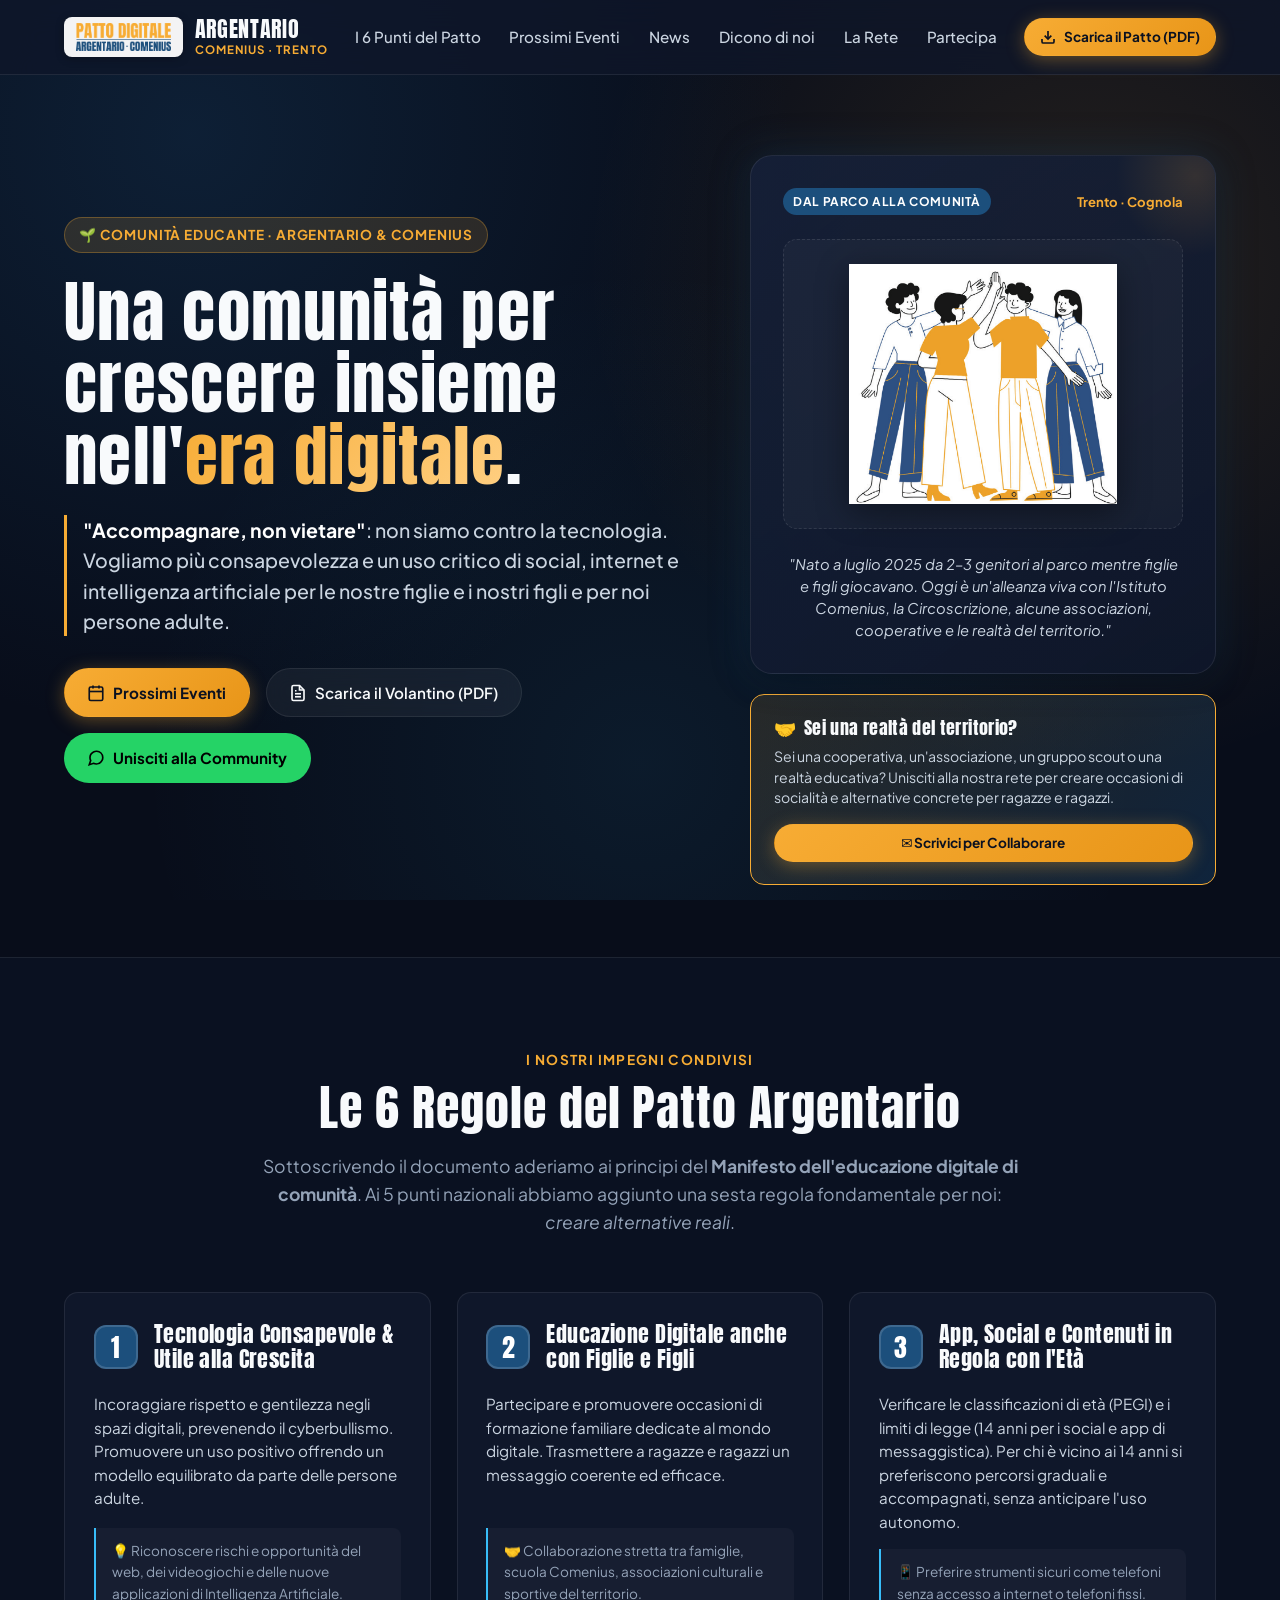
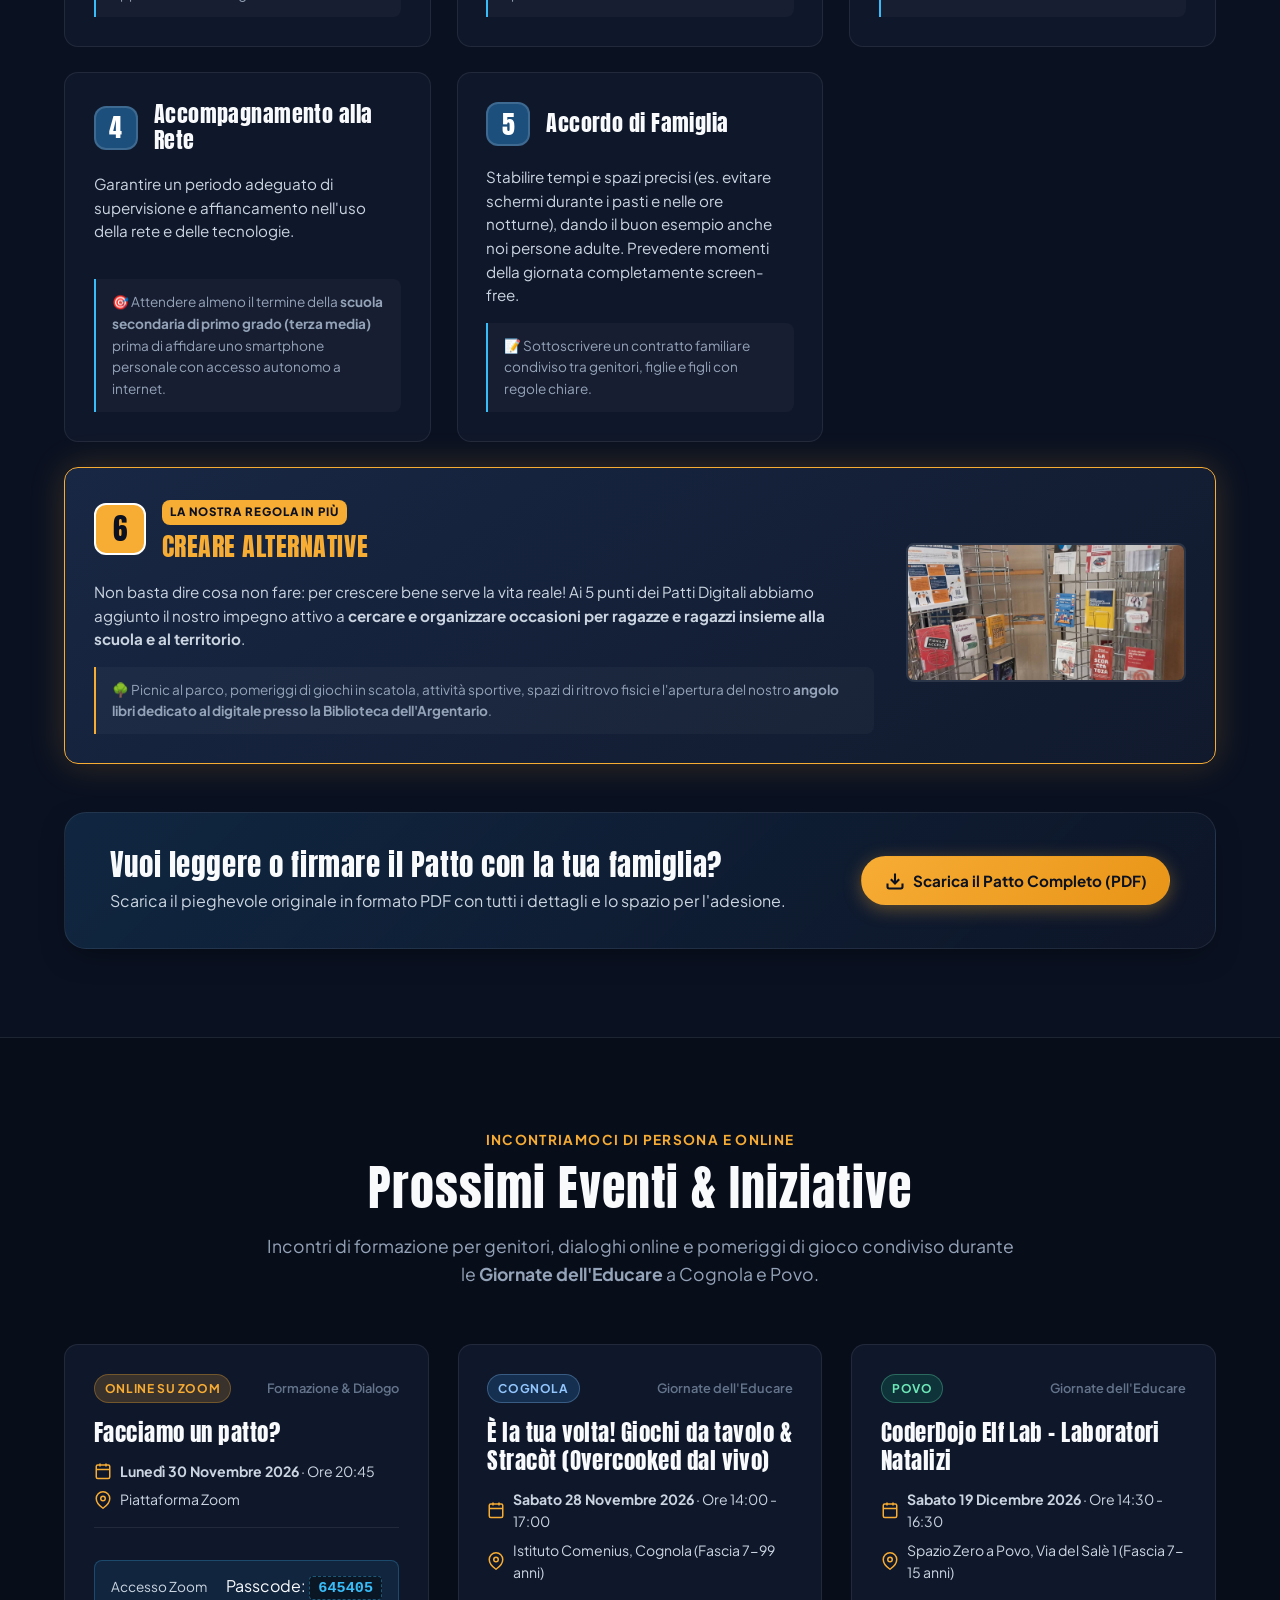
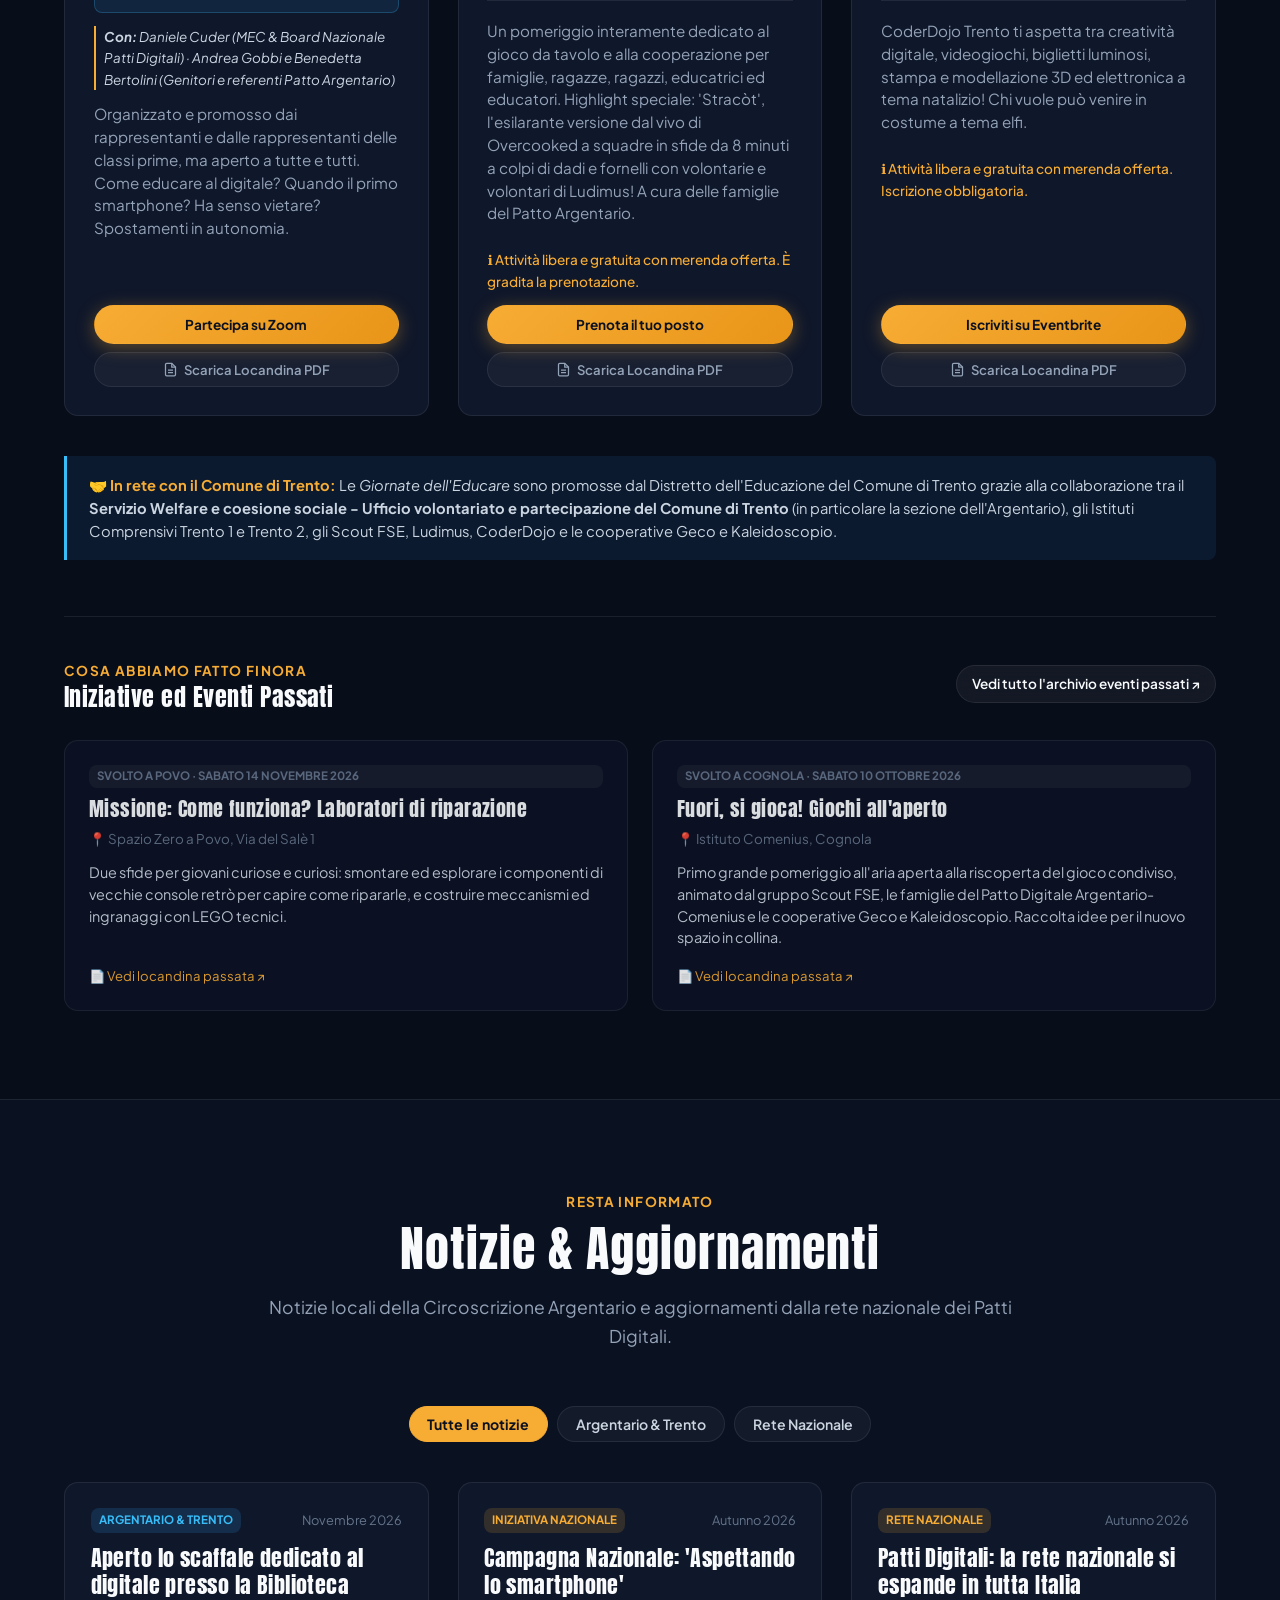
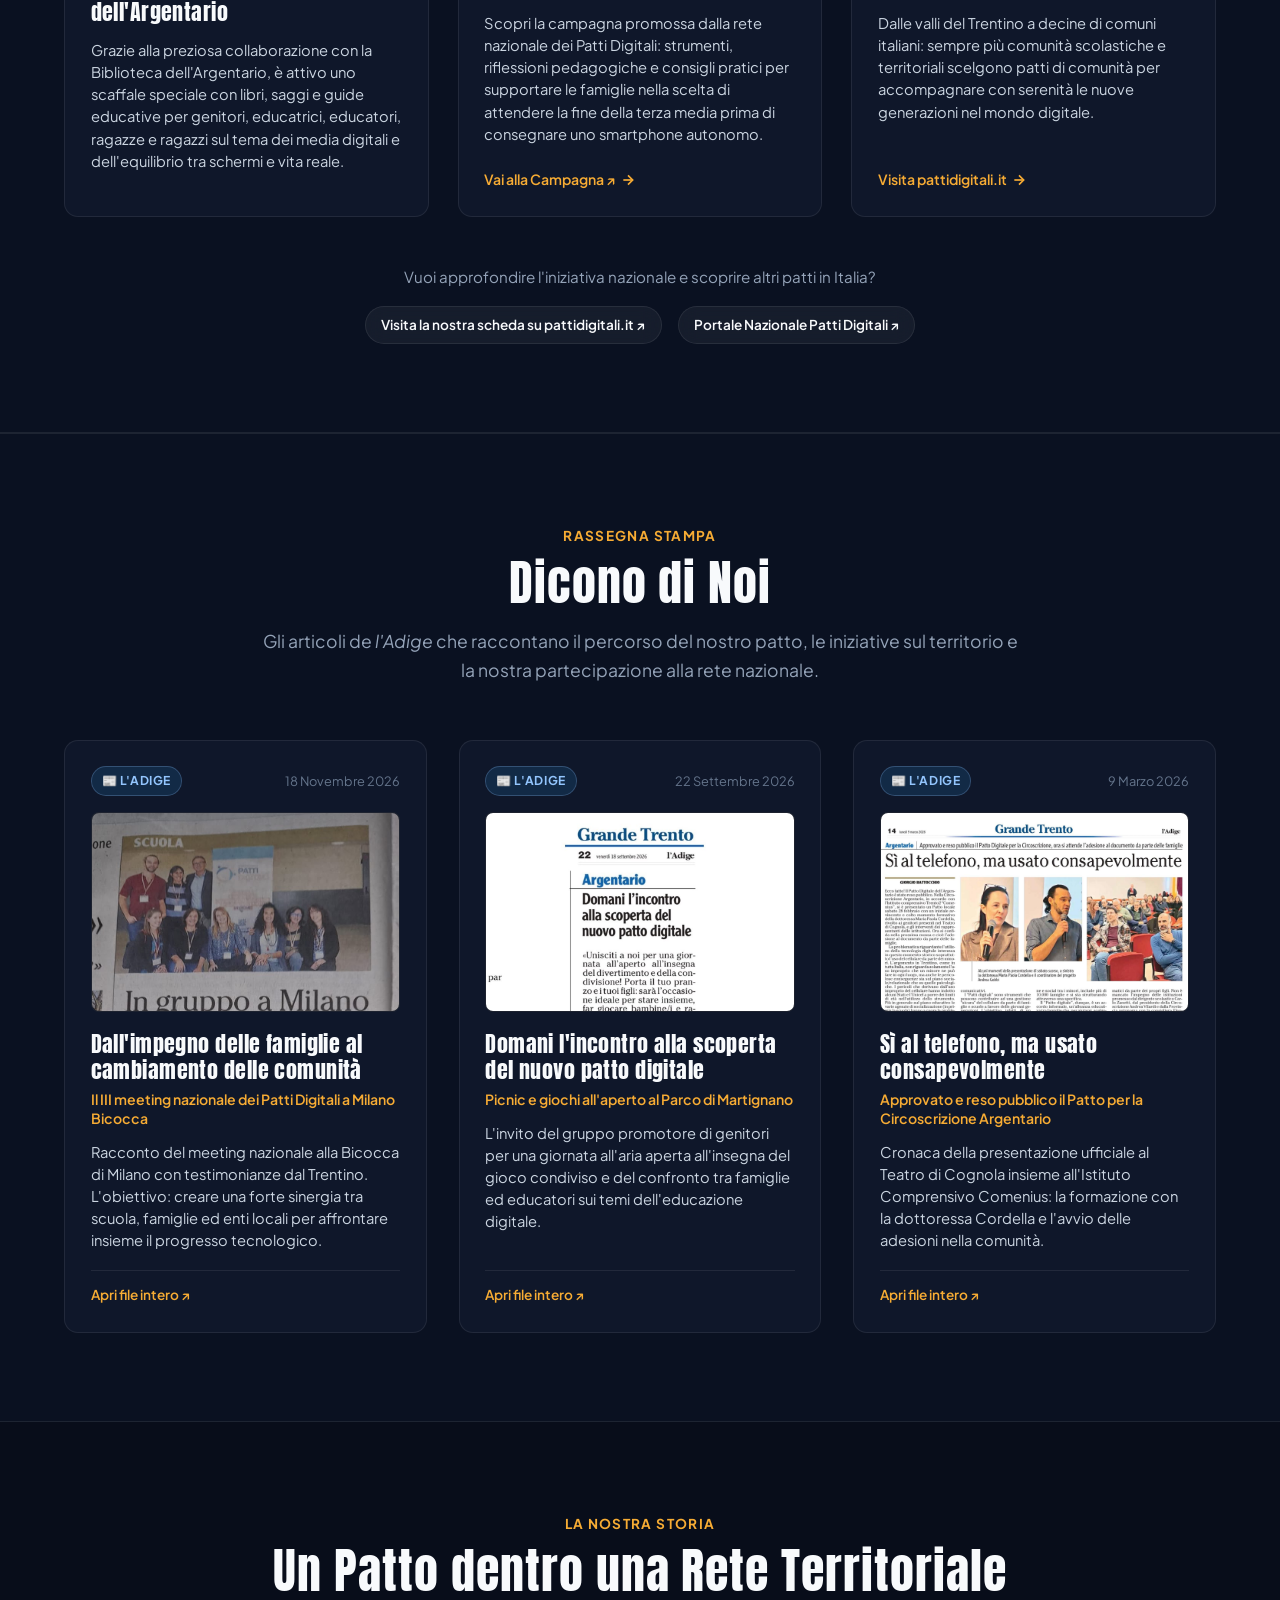
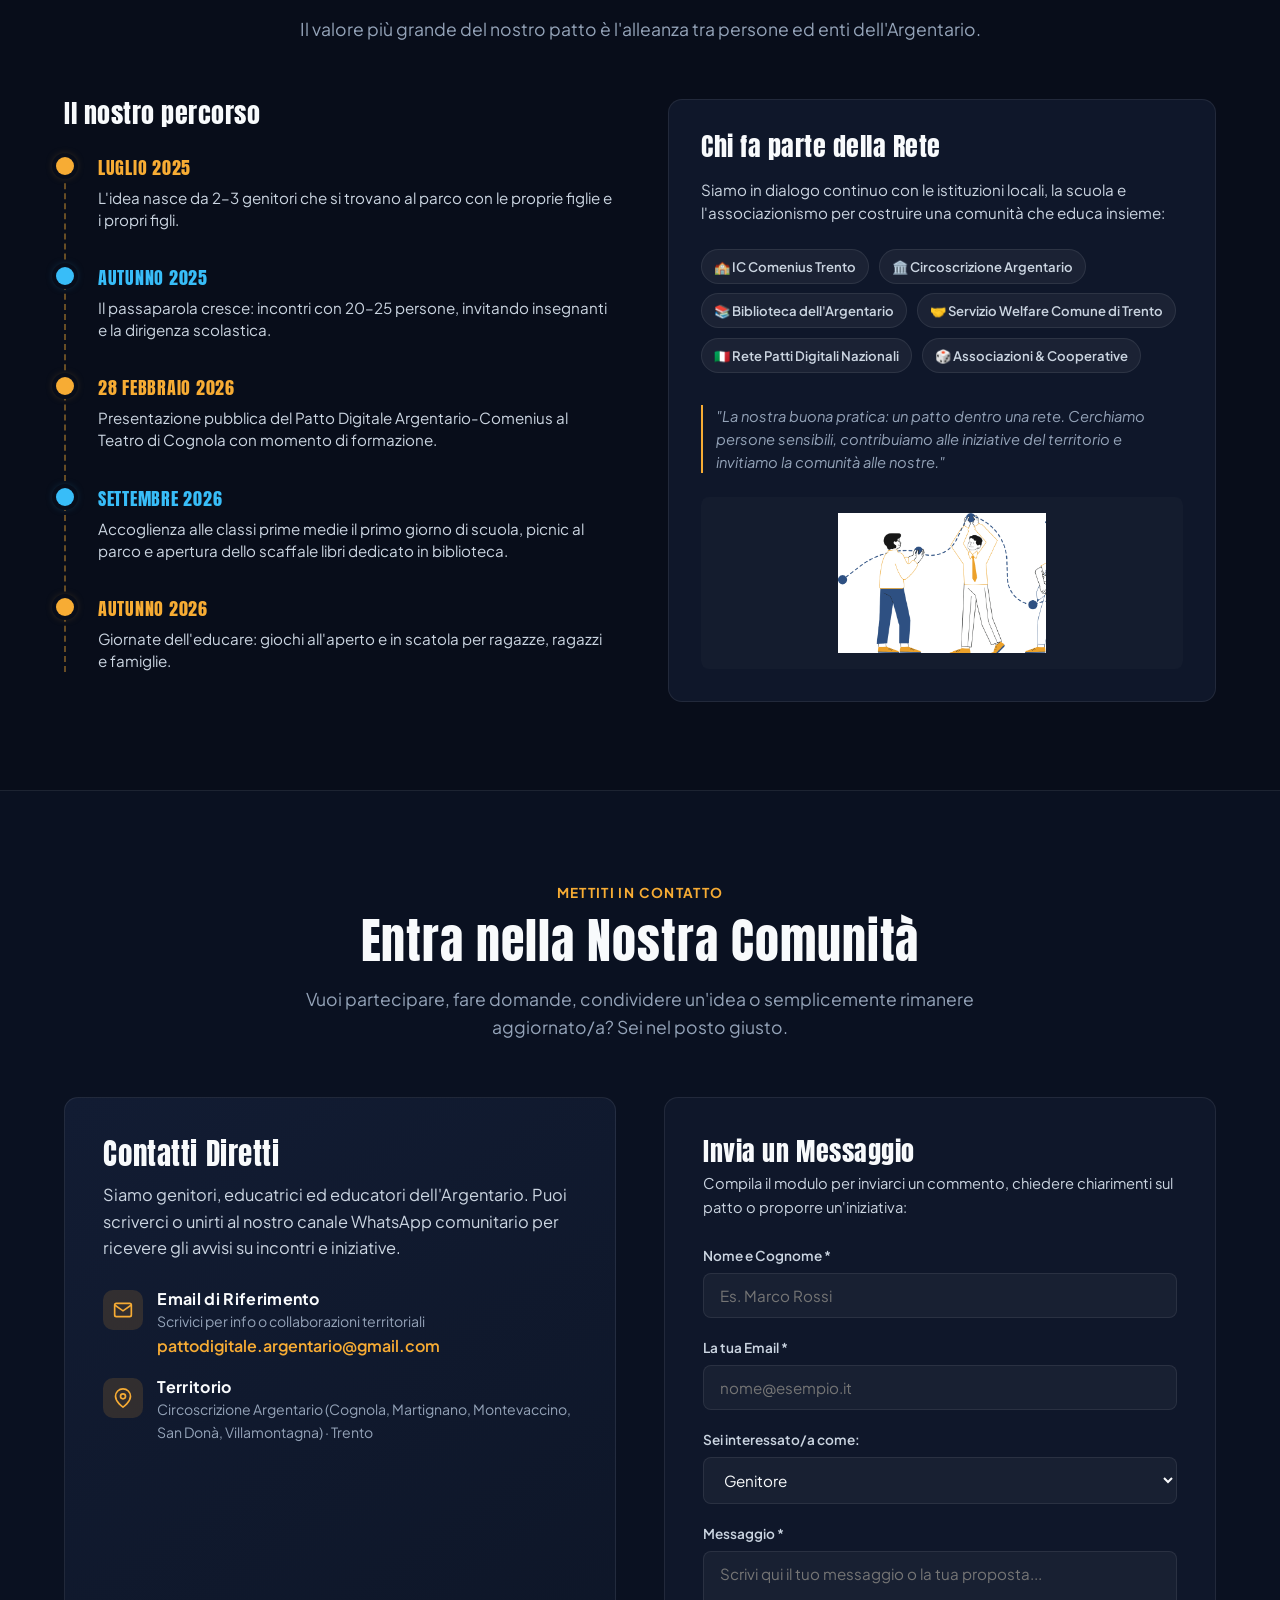
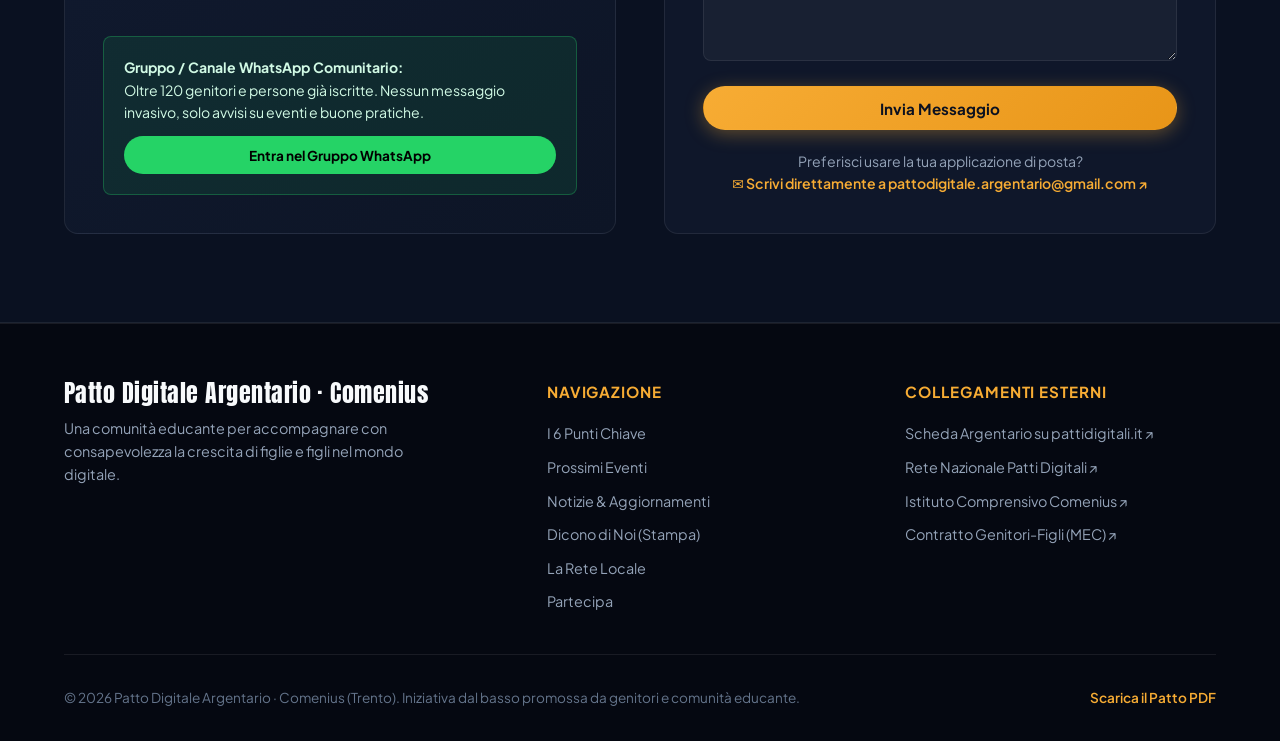
==== commit c6a63a27: "Sistemato banner realtà del territorio in alto a destra e pulizia layout" ====
--- a/index.html
+++ b/index.html
@@ -106,39 +106,27 @@
                 <span class="hero-badge-tag">Dal Parco alla Comunità</span>
                 <span style="font-size: 0.82rem; color: var(--amber); font-weight: 700;">Trento · Cognola</span>
               </div>
-            <div class="partner-cta-banner">
-              <div class="partner-cta-text">
-                <h3>Sei una realtà del territorio? Unisciti alla nostra rete!</h3>
-                <p>
-                  Sei una cooperativa, un'associazione culturale o sportiva, un gruppo scout, una parrocchia o una realtà educativa attiva sull'Argentario e a Trento? Costruiamo insieme occasioni di socialità, giochi all'aperto e alternative concrete per le ragazze e i ragazzi.
-                </p>
-              </div>
-              <div>
-                <a href="mailto:pattodigitale.argentario@gmail.com?subject=Collaborazione%20con%20Patto%20Digitale%20Argentario" class="btn btn-primary" style="white-space: nowrap;">
-                  ✉️ Scrivici per Collaborare
-                </a>
-              </div>
-            </div>
               <div class="hero-art-wrapper">
                 <img src="assets/ill_gruppo.png" alt="Illustrazione gruppo genitori, ragazze e ragazzi" class="hero-art-img">
               </div>
-            <div class="partner-cta-banner">
-              <div class="partner-cta-text">
-                <h3>Sei una realtà del territorio? Unisciti alla nostra rete!</h3>
-                <p>
-                  Sei una cooperativa, un'associazione culturale o sportiva, un gruppo scout, una parrocchia o una realtà educativa attiva sull'Argentario e a Trento? Costruiamo insieme occasioni di socialità, giochi all'aperto e alternative concrete per le ragazze e i ragazzi.
-                </p>
-              </div>
-              <div>
-                <a href="mailto:pattodigitale.argentario@gmail.com?subject=Collaborazione%20con%20Patto%20Digitale%20Argentario" class="btn btn-primary" style="white-space: nowrap;">
-                  ✉️ Scrivici per Collaborare
-                </a>
-              </div>
-            </div>
               <p class="hero-card-quote">
                 "Nato a luglio 2025 da 2–3 genitori al parco mentre figlie e figli giocavano. Oggi è un'alleanza viva con l'Istituto Comenius, la Circoscrizione, alcune associazioni, cooperative e le realtà del territorio."
               </p>
             </div>
+
+            <!-- Banner Realtà del Territorio - SOLO in alto a destra -->
+            <div class="hero-partner-card" style="margin-top: 1.25rem; background: linear-gradient(135deg, rgba(247, 172, 52, 0.12) 0%, rgba(28, 79, 124, 0.35) 100%); border: 1.5px solid var(--amber); border-radius: var(--radius-md); padding: 1.4rem; box-shadow: var(--shadow-md);">
+              <h3 style="font-size: 1.12rem; color: var(--text-primary); margin-bottom: 0.5rem; display: flex; align-items: center; gap: 0.5rem;">
+                <span>🤝</span> Sei una realtà del territorio?
+              </h3>
+              <p style="font-size: 0.88rem; color: var(--text-secondary); line-height: 1.45; margin-bottom: 1rem;">
+                Sei una cooperativa, un'associazione, un gruppo scout o una realtà educativa? Unisciti alla nostra rete per creare occasioni di socialità e alternative concrete per ragazze e ragazzi.
+              </p>
+              <a href="mailto:pattodigitale.argentario@gmail.com?subject=Collaborazione%20con%20Patto%20Digitale%20Argentario" class="btn btn-primary btn-sm" style="width: 100%; justify-content: center;">
+                ✉️ Scrivici per Collaborare
+              </a>
+            </div>
+
           </div>
 
         </div>
@@ -230,82 +218,17 @@
                     <span class="rule-tag-extra">La nostra regola in più</span>
                     <h3 class="rule-title">CREARE ALTERNATIVE</h3>
                   </div>
-            <div class="partner-cta-banner">
-              <div class="partner-cta-text">
-                <h3>Sei una realtà del territorio? Unisciti alla nostra rete!</h3>
-                <p>
-                  Sei una cooperativa, un'associazione culturale o sportiva, un gruppo scout, una parrocchia o una realtà educativa attiva sull'Argentario e a Trento? Costruiamo insieme occasioni di socialità, giochi all'aperto e alternative concrete per le ragazze e i ragazzi.
-                </p>
-              </div>
-              <div>
-                <a href="mailto:pattodigitale.argentario@gmail.com?subject=Collaborazione%20con%20Patto%20Digitale%20Argentario" class="btn btn-primary" style="white-space: nowrap;">
-                  ✉️ Scrivici per Collaborare
-                </a>
-              </div>
-            </div>
                 </div>
-            <div class="partner-cta-banner">
-              <div class="partner-cta-text">
-                <h3>Sei una realtà del territorio? Unisciti alla nostra rete!</h3>
-                <p>
-                  Sei una cooperativa, un'associazione culturale o sportiva, un gruppo scout, una parrocchia o una realtà educativa attiva sull'Argentario e a Trento? Costruiamo insieme occasioni di socialità, giochi all'aperto e alternative concrete per le ragazze e i ragazzi.
-                </p>
-              </div>
-              <div>
-                <a href="mailto:pattodigitale.argentario@gmail.com?subject=Collaborazione%20con%20Patto%20Digitale%20Argentario" class="btn btn-primary" style="white-space: nowrap;">
-                  ✉️ Scrivici per Collaborare
-                </a>
-              </div>
-            </div>
                 <p>
                   Non basta dire cosa non fare: per crescere bene serve la vita reale! Ai 5 punti dei Patti Digitali abbiamo aggiunto il nostro impegno attivo a <strong>cercare e organizzare occasioni per ragazze e ragazzi insieme alla scuola e al territorio</strong>.
                 </p>
                 <div class="rule-highlight" style="border-left-color: var(--amber);">
                   🌳 Picnic al parco, pomeriggi di giochi in scatola, attività sportive, spazi di ritrovo fisici e l'apertura del nostro <strong>angolo libri dedicato al digitale presso la Biblioteca dell'Argentario</strong>.
                 </div>
-            <div class="partner-cta-banner">
-              <div class="partner-cta-text">
-                <h3>Sei una realtà del territorio? Unisciti alla nostra rete!</h3>
-                <p>
-                  Sei una cooperativa, un'associazione culturale o sportiva, un gruppo scout, una parrocchia o una realtà educativa attiva sull'Argentario e a Trento? Costruiamo insieme occasioni di socialità, giochi all'aperto e alternative concrete per le ragazze e i ragazzi.
-                </p>
-              </div>
-              <div>
-                <a href="mailto:pattodigitale.argentario@gmail.com?subject=Collaborazione%20con%20Patto%20Digitale%20Argentario" class="btn btn-primary" style="white-space: nowrap;">
-                  ✉️ Scrivici per Collaborare
-                </a>
-              </div>
-            </div>
-              </div>
-            <div class="partner-cta-banner">
-              <div class="partner-cta-text">
-                <h3>Sei una realtà del territorio? Unisciti alla nostra rete!</h3>
-                <p>
-                  Sei una cooperativa, un'associazione culturale o sportiva, un gruppo scout, una parrocchia o una realtà educativa attiva sull'Argentario e a Trento? Costruiamo insieme occasioni di socialità, giochi all'aperto e alternative concrete per le ragazze e i ragazzi.
-                </p>
-              </div>
-              <div>
-                <a href="mailto:pattodigitale.argentario@gmail.com?subject=Collaborazione%20con%20Patto%20Digitale%20Argentario" class="btn btn-primary" style="white-space: nowrap;">
-                  ✉️ Scrivici per Collaborare
-                </a>
-              </div>
-            </div>
+              </div>
               <div>
                 <img src="assets/foto_libri.jpg" alt="Angolo libri Biblioteca dell'Argentario" class="rule-special-img">
               </div>
-            <div class="partner-cta-banner">
-              <div class="partner-cta-text">
-                <h3>Sei una realtà del territorio? Unisciti alla nostra rete!</h3>
-                <p>
-                  Sei una cooperativa, un'associazione culturale o sportiva, un gruppo scout, una parrocchia o una realtà educativa attiva sull'Argentario e a Trento? Costruiamo insieme occasioni di socialità, giochi all'aperto e alternative concrete per le ragazze e i ragazzi.
-                </p>
-              </div>
-              <div>
-                <a href="mailto:pattodigitale.argentario@gmail.com?subject=Collaborazione%20con%20Patto%20Digitale%20Argentario" class="btn btn-primary" style="white-space: nowrap;">
-                  ✉️ Scrivici per Collaborare
-                </a>
-              </div>
-            </div>
             </div>
           </article>
 
@@ -456,95 +379,30 @@
                 <div class="timeline-date">Luglio 2025</div>
                 <p class="timeline-text">L'idea nasce da 2–3 genitori che si trovano al parco con le proprie figlie e i propri figli.</p>
               </div>
-            <div class="partner-cta-banner">
-              <div class="partner-cta-text">
-                <h3>Sei una realtà del territorio? Unisciti alla nostra rete!</h3>
-                <p>
-                  Sei una cooperativa, un'associazione culturale o sportiva, un gruppo scout, una parrocchia o una realtà educativa attiva sull'Argentario e a Trento? Costruiamo insieme occasioni di socialità, giochi all'aperto e alternative concrete per le ragazze e i ragazzi.
-                </p>
-              </div>
-              <div>
-                <a href="mailto:pattodigitale.argentario@gmail.com?subject=Collaborazione%20con%20Patto%20Digitale%20Argentario" class="btn btn-primary" style="white-space: nowrap;">
-                  ✉️ Scrivici per Collaborare
-                </a>
-              </div>
-            </div>
 
               <div class="timeline-item">
                 <div class="timeline-dot"></div>
                 <div class="timeline-date">Autunno 2025</div>
                 <p class="timeline-text">Il passaparola cresce: incontri con 20–25 persone, invitando insegnanti e la dirigenza scolastica.</p>
               </div>
-            <div class="partner-cta-banner">
-              <div class="partner-cta-text">
-                <h3>Sei una realtà del territorio? Unisciti alla nostra rete!</h3>
-                <p>
-                  Sei una cooperativa, un'associazione culturale o sportiva, un gruppo scout, una parrocchia o una realtà educativa attiva sull'Argentario e a Trento? Costruiamo insieme occasioni di socialità, giochi all'aperto e alternative concrete per le ragazze e i ragazzi.
-                </p>
-              </div>
-              <div>
-                <a href="mailto:pattodigitale.argentario@gmail.com?subject=Collaborazione%20con%20Patto%20Digitale%20Argentario" class="btn btn-primary" style="white-space: nowrap;">
-                  ✉️ Scrivici per Collaborare
-                </a>
-              </div>
-            </div>
 
               <div class="timeline-item">
                 <div class="timeline-dot"></div>
                 <div class="timeline-date">28 Febbraio 2026</div>
                 <p class="timeline-text">Presentazione pubblica del Patto Digitale Argentario-Comenius al Teatro di Cognola con momento di formazione.</p>
               </div>
-            <div class="partner-cta-banner">
-              <div class="partner-cta-text">
-                <h3>Sei una realtà del territorio? Unisciti alla nostra rete!</h3>
-                <p>
-                  Sei una cooperativa, un'associazione culturale o sportiva, un gruppo scout, una parrocchia o una realtà educativa attiva sull'Argentario e a Trento? Costruiamo insieme occasioni di socialità, giochi all'aperto e alternative concrete per le ragazze e i ragazzi.
-                </p>
-              </div>
-              <div>
-                <a href="mailto:pattodigitale.argentario@gmail.com?subject=Collaborazione%20con%20Patto%20Digitale%20Argentario" class="btn btn-primary" style="white-space: nowrap;">
-                  ✉️ Scrivici per Collaborare
-                </a>
-              </div>
-            </div>
 
               <div class="timeline-item">
                 <div class="timeline-dot"></div>
                 <div class="timeline-date">Settembre 2026</div>
                 <p class="timeline-text">Accoglienza alle classi prime medie il primo giorno di scuola, picnic al parco e apertura dello scaffale libri dedicato in biblioteca.</p>
               </div>
-            <div class="partner-cta-banner">
-              <div class="partner-cta-text">
-                <h3>Sei una realtà del territorio? Unisciti alla nostra rete!</h3>
-                <p>
-                  Sei una cooperativa, un'associazione culturale o sportiva, un gruppo scout, una parrocchia o una realtà educativa attiva sull'Argentario e a Trento? Costruiamo insieme occasioni di socialità, giochi all'aperto e alternative concrete per le ragazze e i ragazzi.
-                </p>
-              </div>
-              <div>
-                <a href="mailto:pattodigitale.argentario@gmail.com?subject=Collaborazione%20con%20Patto%20Digitale%20Argentario" class="btn btn-primary" style="white-space: nowrap;">
-                  ✉️ Scrivici per Collaborare
-                </a>
-              </div>
-            </div>
 
               <div class="timeline-item">
                 <div class="timeline-dot"></div>
                 <div class="timeline-date">Autunno 2026</div>
                 <p class="timeline-text">Giornate dell'educare: giochi all'aperto e in scatola per ragazze, ragazzi e famiglie.</p>
               </div>
-            <div class="partner-cta-banner">
-              <div class="partner-cta-text">
-                <h3>Sei una realtà del territorio? Unisciti alla nostra rete!</h3>
-                <p>
-                  Sei una cooperativa, un'associazione culturale o sportiva, un gruppo scout, una parrocchia o una realtà educativa attiva sull'Argentario e a Trento? Costruiamo insieme occasioni di socialità, giochi all'aperto e alternative concrete per le ragazze e i ragazzi.
-                </p>
-              </div>
-              <div>
-                <a href="mailto:pattodigitale.argentario@gmail.com?subject=Collaborazione%20con%20Patto%20Digitale%20Argentario" class="btn btn-primary" style="white-space: nowrap;">
-                  ✉️ Scrivici per Collaborare
-                </a>
-              </div>
-            </div>
             </div>
           </div>
 
@@ -575,9 +433,6 @@
 
         </div>
 
-        <!-- Banner Invito Realtà del Territorio -->
-
-
       </div>
     </section>
 
@@ -605,100 +460,22 @@
                 <div class="contact-icon">
                   <svg width="20" height="20" viewBox="0 0 24 24" fill="none" stroke="currentColor" stroke-width="2"><path d="M4 4h16c1.1 0 2 .9 2 2v12c0 1.1-.9 2-2 2H4c-1.1 0-2-.9-2-2V6c0-1.1.9-2 2-2z"></path><polyline points="22,6 12,13 2,6"></polyline></svg>
                 </div>
-            <div class="partner-cta-banner">
-              <div class="partner-cta-text">
-                <h3>Sei una realtà del territorio? Unisciti alla nostra rete!</h3>
-                <p>
-                  Sei una cooperativa, un'associazione culturale o sportiva, un gruppo scout, una parrocchia o una realtà educativa attiva sull'Argentario e a Trento? Costruiamo insieme occasioni di socialità, giochi all'aperto e alternative concrete per le ragazze e i ragazzi.
-                </p>
-              </div>
-              <div>
-                <a href="mailto:pattodigitale.argentario@gmail.com?subject=Collaborazione%20con%20Patto%20Digitale%20Argentario" class="btn btn-primary" style="white-space: nowrap;">
-                  ✉️ Scrivici per Collaborare
-                </a>
-              </div>
-            </div>
                 <div>
                   <h4>Email di Riferimento</h4>
                   <p>Scrivici per info o collaborazioni territoriali</p>
                   <a href="mailto:pattodigitale.argentario@gmail.com" style="color: var(--amber); font-weight: 600;">pattodigitale.argentario@gmail.com</a>
                 </div>
-            <div class="partner-cta-banner">
-              <div class="partner-cta-text">
-                <h3>Sei una realtà del territorio? Unisciti alla nostra rete!</h3>
-                <p>
-                  Sei una cooperativa, un'associazione culturale o sportiva, un gruppo scout, una parrocchia o una realtà educativa attiva sull'Argentario e a Trento? Costruiamo insieme occasioni di socialità, giochi all'aperto e alternative concrete per le ragazze e i ragazzi.
-                </p>
-              </div>
-              <div>
-                <a href="mailto:pattodigitale.argentario@gmail.com?subject=Collaborazione%20con%20Patto%20Digitale%20Argentario" class="btn btn-primary" style="white-space: nowrap;">
-                  ✉️ Scrivici per Collaborare
-                </a>
-              </div>
-            </div>
-              </div>
-            <div class="partner-cta-banner">
-              <div class="partner-cta-text">
-                <h3>Sei una realtà del territorio? Unisciti alla nostra rete!</h3>
-                <p>
-                  Sei una cooperativa, un'associazione culturale o sportiva, un gruppo scout, una parrocchia o una realtà educativa attiva sull'Argentario e a Trento? Costruiamo insieme occasioni di socialità, giochi all'aperto e alternative concrete per le ragazze e i ragazzi.
-                </p>
-              </div>
-              <div>
-                <a href="mailto:pattodigitale.argentario@gmail.com?subject=Collaborazione%20con%20Patto%20Digitale%20Argentario" class="btn btn-primary" style="white-space: nowrap;">
-                  ✉️ Scrivici per Collaborare
-                </a>
-              </div>
-            </div>
+              </div>
 
               <div class="contact-method-item">
                 <div class="contact-icon">
                   <svg width="20" height="20" viewBox="0 0 24 24" fill="none" stroke="currentColor" stroke-width="2"><path d="M21 10c0 7-9 13-9 13s-9-6-9-13a9 9 0 0 1 18 0z"></path><circle cx="12" cy="10" r="3"></circle></svg>
                 </div>
-            <div class="partner-cta-banner">
-              <div class="partner-cta-text">
-                <h3>Sei una realtà del territorio? Unisciti alla nostra rete!</h3>
-                <p>
-                  Sei una cooperativa, un'associazione culturale o sportiva, un gruppo scout, una parrocchia o una realtà educativa attiva sull'Argentario e a Trento? Costruiamo insieme occasioni di socialità, giochi all'aperto e alternative concrete per le ragazze e i ragazzi.
-                </p>
-              </div>
-              <div>
-                <a href="mailto:pattodigitale.argentario@gmail.com?subject=Collaborazione%20con%20Patto%20Digitale%20Argentario" class="btn btn-primary" style="white-space: nowrap;">
-                  ✉️ Scrivici per Collaborare
-                </a>
-              </div>
-            </div>
                 <div>
                   <h4>Territorio</h4>
                   <p>Circoscrizione Argentario (Cognola, Martignano, Montevaccino, San Donà, Villamontagna) · Trento</p>
                 </div>
-            <div class="partner-cta-banner">
-              <div class="partner-cta-text">
-                <h3>Sei una realtà del territorio? Unisciti alla nostra rete!</h3>
-                <p>
-                  Sei una cooperativa, un'associazione culturale o sportiva, un gruppo scout, una parrocchia o una realtà educativa attiva sull'Argentario e a Trento? Costruiamo insieme occasioni di socialità, giochi all'aperto e alternative concrete per le ragazze e i ragazzi.
-                </p>
-              </div>
-              <div>
-                <a href="mailto:pattodigitale.argentario@gmail.com?subject=Collaborazione%20con%20Patto%20Digitale%20Argentario" class="btn btn-primary" style="white-space: nowrap;">
-                  ✉️ Scrivici per Collaborare
-                </a>
-              </div>
-            </div>
-              </div>
-            <div class="partner-cta-banner">
-              <div class="partner-cta-text">
-                <h3>Sei una realtà del territorio? Unisciti alla nostra rete!</h3>
-                <p>
-                  Sei una cooperativa, un'associazione culturale o sportiva, un gruppo scout, una parrocchia o una realtà educativa attiva sull'Argentario e a Trento? Costruiamo insieme occasioni di socialità, giochi all'aperto e alternative concrete per le ragazze e i ragazzi.
-                </p>
-              </div>
-              <div>
-                <a href="mailto:pattodigitale.argentario@gmail.com?subject=Collaborazione%20con%20Patto%20Digitale%20Argentario" class="btn btn-primary" style="white-space: nowrap;">
-                  ✉️ Scrivici per Collaborare
-                </a>
-              </div>
-            </div>
+              </div>
             </div>
 
             <div class="whatsapp-box">
@@ -721,37 +498,11 @@
                 <label for="name">Nome e Cognome *</label>
                 <input type="text" id="name" name="name" class="form-control" placeholder="Es. Marco Rossi" required>
               </div>
-            <div class="partner-cta-banner">
-              <div class="partner-cta-text">
-                <h3>Sei una realtà del territorio? Unisciti alla nostra rete!</h3>
-                <p>
-                  Sei una cooperativa, un'associazione culturale o sportiva, un gruppo scout, una parrocchia o una realtà educativa attiva sull'Argentario e a Trento? Costruiamo insieme occasioni di socialità, giochi all'aperto e alternative concrete per le ragazze e i ragazzi.
-                </p>
-              </div>
-              <div>
-                <a href="mailto:pattodigitale.argentario@gmail.com?subject=Collaborazione%20con%20Patto%20Digitale%20Argentario" class="btn btn-primary" style="white-space: nowrap;">
-                  ✉️ Scrivici per Collaborare
-                </a>
-              </div>
-            </div>
 
               <div class="form-group">
                 <label for="email">La tua Email *</label>
                 <input type="email" id="email" name="email" class="form-control" placeholder="nome@esempio.it" required>
               </div>
-            <div class="partner-cta-banner">
-              <div class="partner-cta-text">
-                <h3>Sei una realtà del territorio? Unisciti alla nostra rete!</h3>
-                <p>
-                  Sei una cooperativa, un'associazione culturale o sportiva, un gruppo scout, una parrocchia o una realtà educativa attiva sull'Argentario e a Trento? Costruiamo insieme occasioni di socialità, giochi all'aperto e alternative concrete per le ragazze e i ragazzi.
-                </p>
-              </div>
-              <div>
-                <a href="mailto:pattodigitale.argentario@gmail.com?subject=Collaborazione%20con%20Patto%20Digitale%20Argentario" class="btn btn-primary" style="white-space: nowrap;">
-                  ✉️ Scrivici per Collaborare
-                </a>
-              </div>
-            </div>
 
               <div class="form-group">
                 <label for="interest">Sei interessato/a come:</label>
@@ -762,37 +513,11 @@
                   <option value="cittadino">Cittadina o Cittadino curioso/a</option>
                 </select>
               </div>
-            <div class="partner-cta-banner">
-              <div class="partner-cta-text">
-                <h3>Sei una realtà del territorio? Unisciti alla nostra rete!</h3>
-                <p>
-                  Sei una cooperativa, un'associazione culturale o sportiva, un gruppo scout, una parrocchia o una realtà educativa attiva sull'Argentario e a Trento? Costruiamo insieme occasioni di socialità, giochi all'aperto e alternative concrete per le ragazze e i ragazzi.
-                </p>
-              </div>
-              <div>
-                <a href="mailto:pattodigitale.argentario@gmail.com?subject=Collaborazione%20con%20Patto%20Digitale%20Argentario" class="btn btn-primary" style="white-space: nowrap;">
-                  ✉️ Scrivici per Collaborare
-                </a>
-              </div>
-            </div>
 
               <div class="form-group">
                 <label for="message">Messaggio *</label>
                 <textarea id="message" name="message" class="form-control" placeholder="Scrivi qui il tuo messaggio o la tua proposta..." required></textarea>
               </div>
-            <div class="partner-cta-banner">
-              <div class="partner-cta-text">
-                <h3>Sei una realtà del territorio? Unisciti alla nostra rete!</h3>
-                <p>
-                  Sei una cooperativa, un'associazione culturale o sportiva, un gruppo scout, una parrocchia o una realtà educativa attiva sull'Argentario e a Trento? Costruiamo insieme occasioni di socialità, giochi all'aperto e alternative concrete per le ragazze e i ragazzi.
-                </p>
-              </div>
-              <div>
-                <a href="mailto:pattodigitale.argentario@gmail.com?subject=Collaborazione%20con%20Patto%20Digitale%20Argentario" class="btn btn-primary" style="white-space: nowrap;">
-                  ✉️ Scrivici per Collaborare
-                </a>
-              </div>
-            </div>
 
               <button type="submit" class="btn btn-primary" style="width: 100%;">
                 Invia Messaggio
@@ -804,19 +529,6 @@
                   ✉️ Scrivi direttamente a pattodigitale.argentario@gmail.com ↗
                 </a>
               </div>
-            <div class="partner-cta-banner">
-              <div class="partner-cta-text">
-                <h3>Sei una realtà del territorio? Unisciti alla nostra rete!</h3>
-                <p>
-                  Sei una cooperativa, un'associazione culturale o sportiva, un gruppo scout, una parrocchia o una realtà educativa attiva sull'Argentario e a Trento? Costruiamo insieme occasioni di socialità, giochi all'aperto e alternative concrete per le ragazze e i ragazzi.
-                </p>
-              </div>
-              <div>
-                <a href="mailto:pattodigitale.argentario@gmail.com?subject=Collaborazione%20con%20Patto%20Digitale%20Argentario" class="btn btn-primary" style="white-space: nowrap;">
-                  ✉️ Scrivici per Collaborare
-                </a>
-              </div>
-            </div>
             </form>
           </div>
 
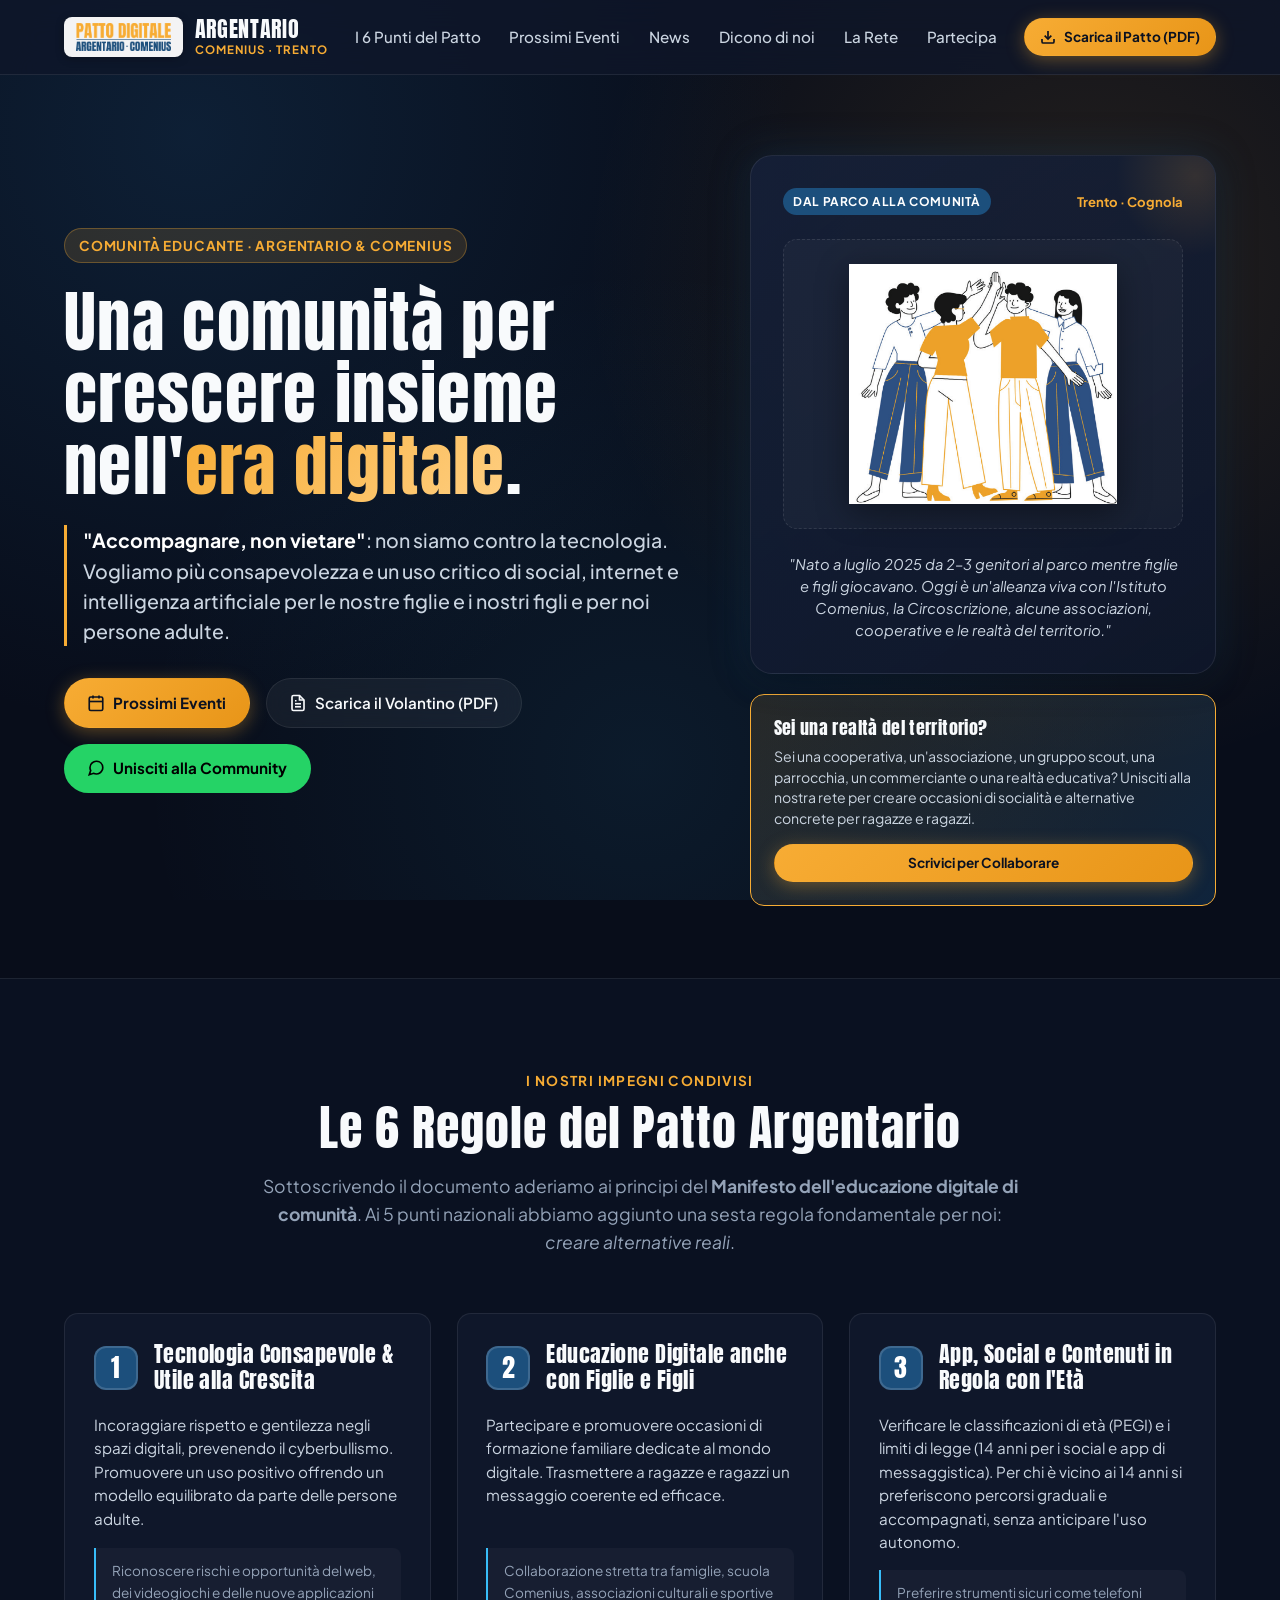
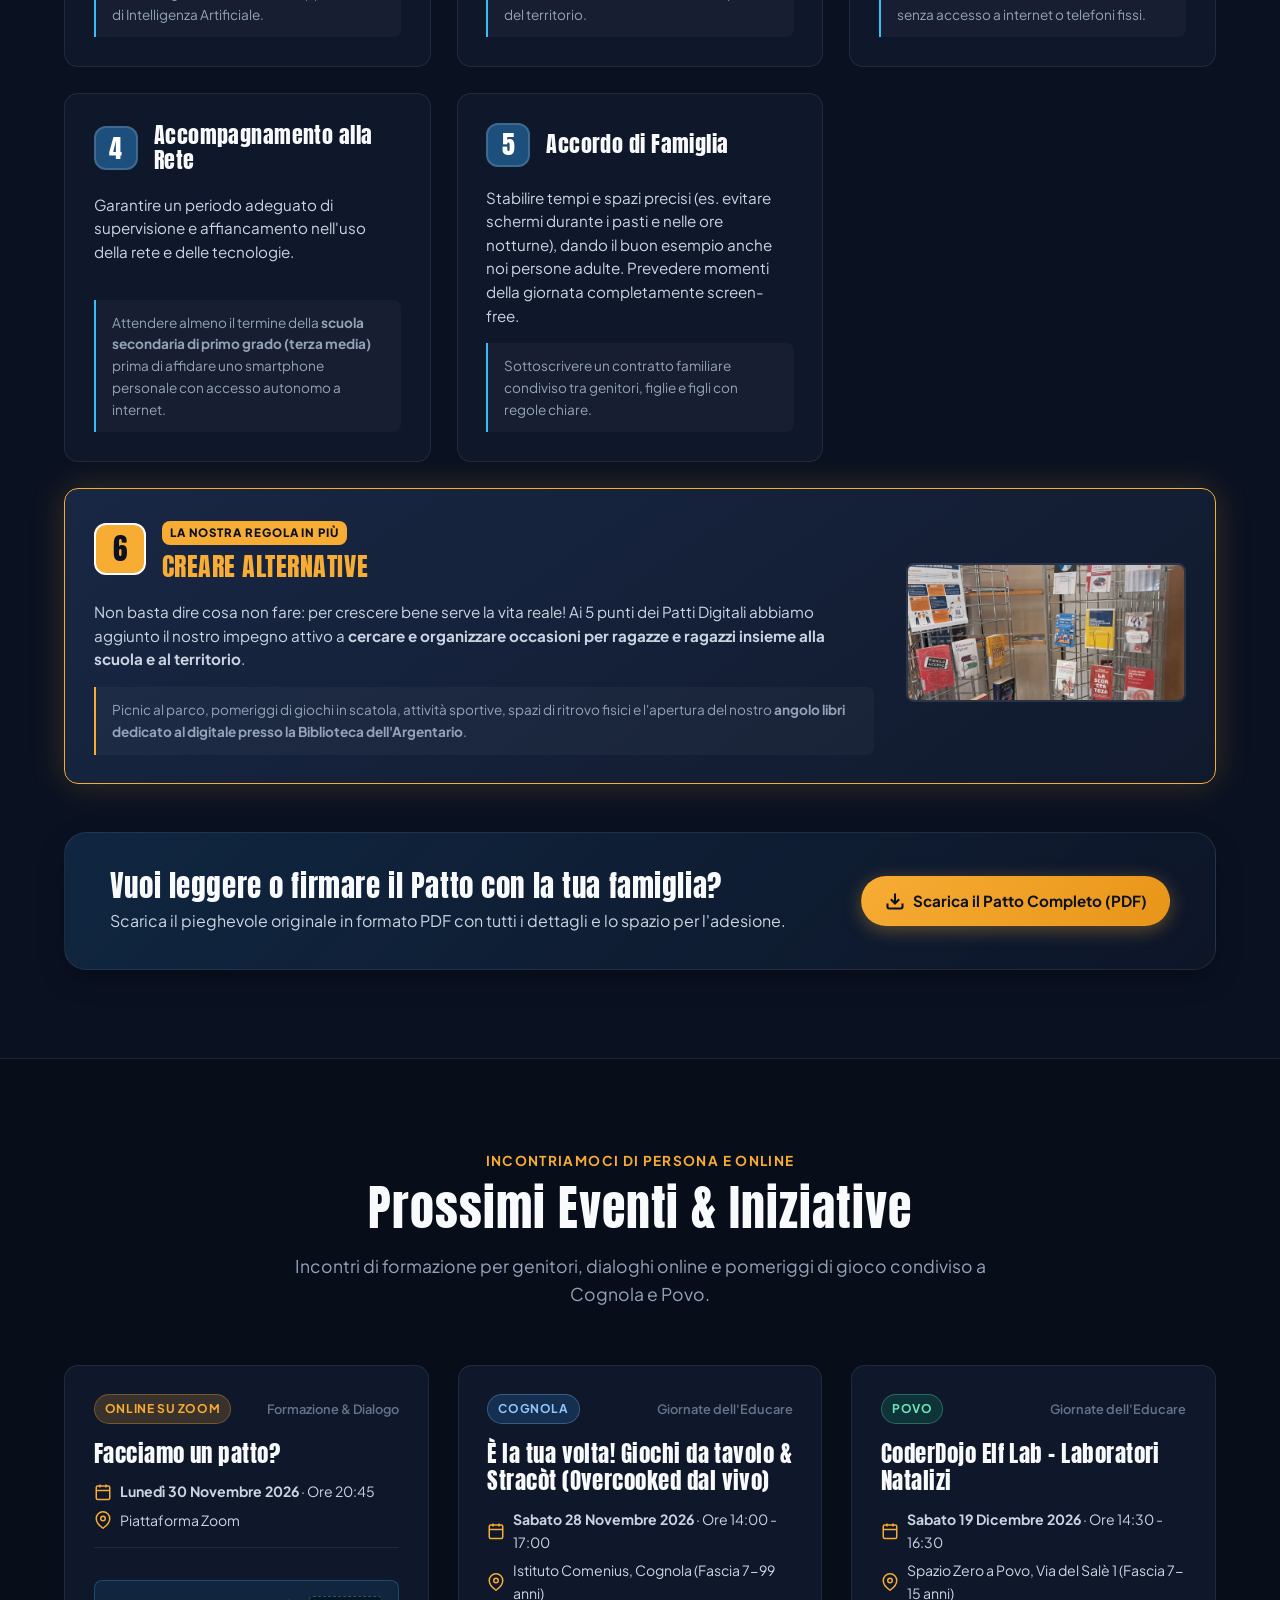
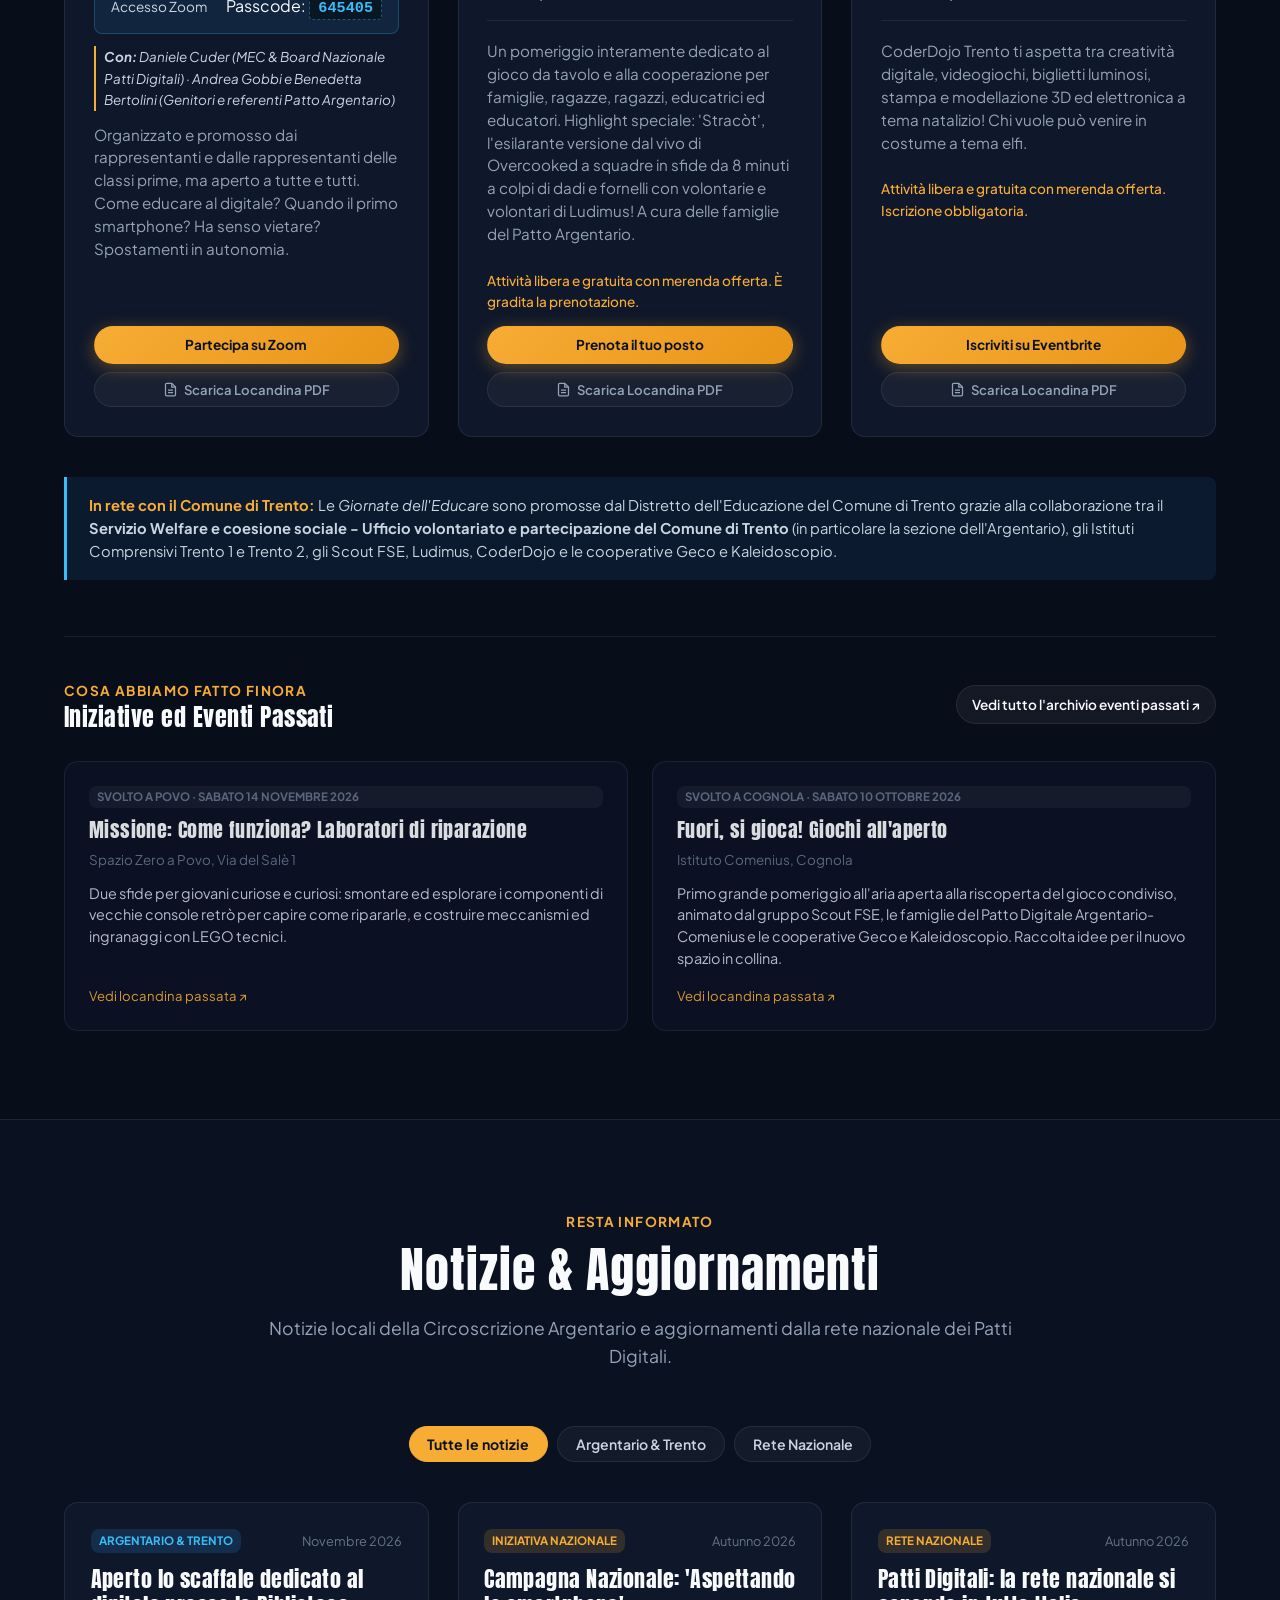
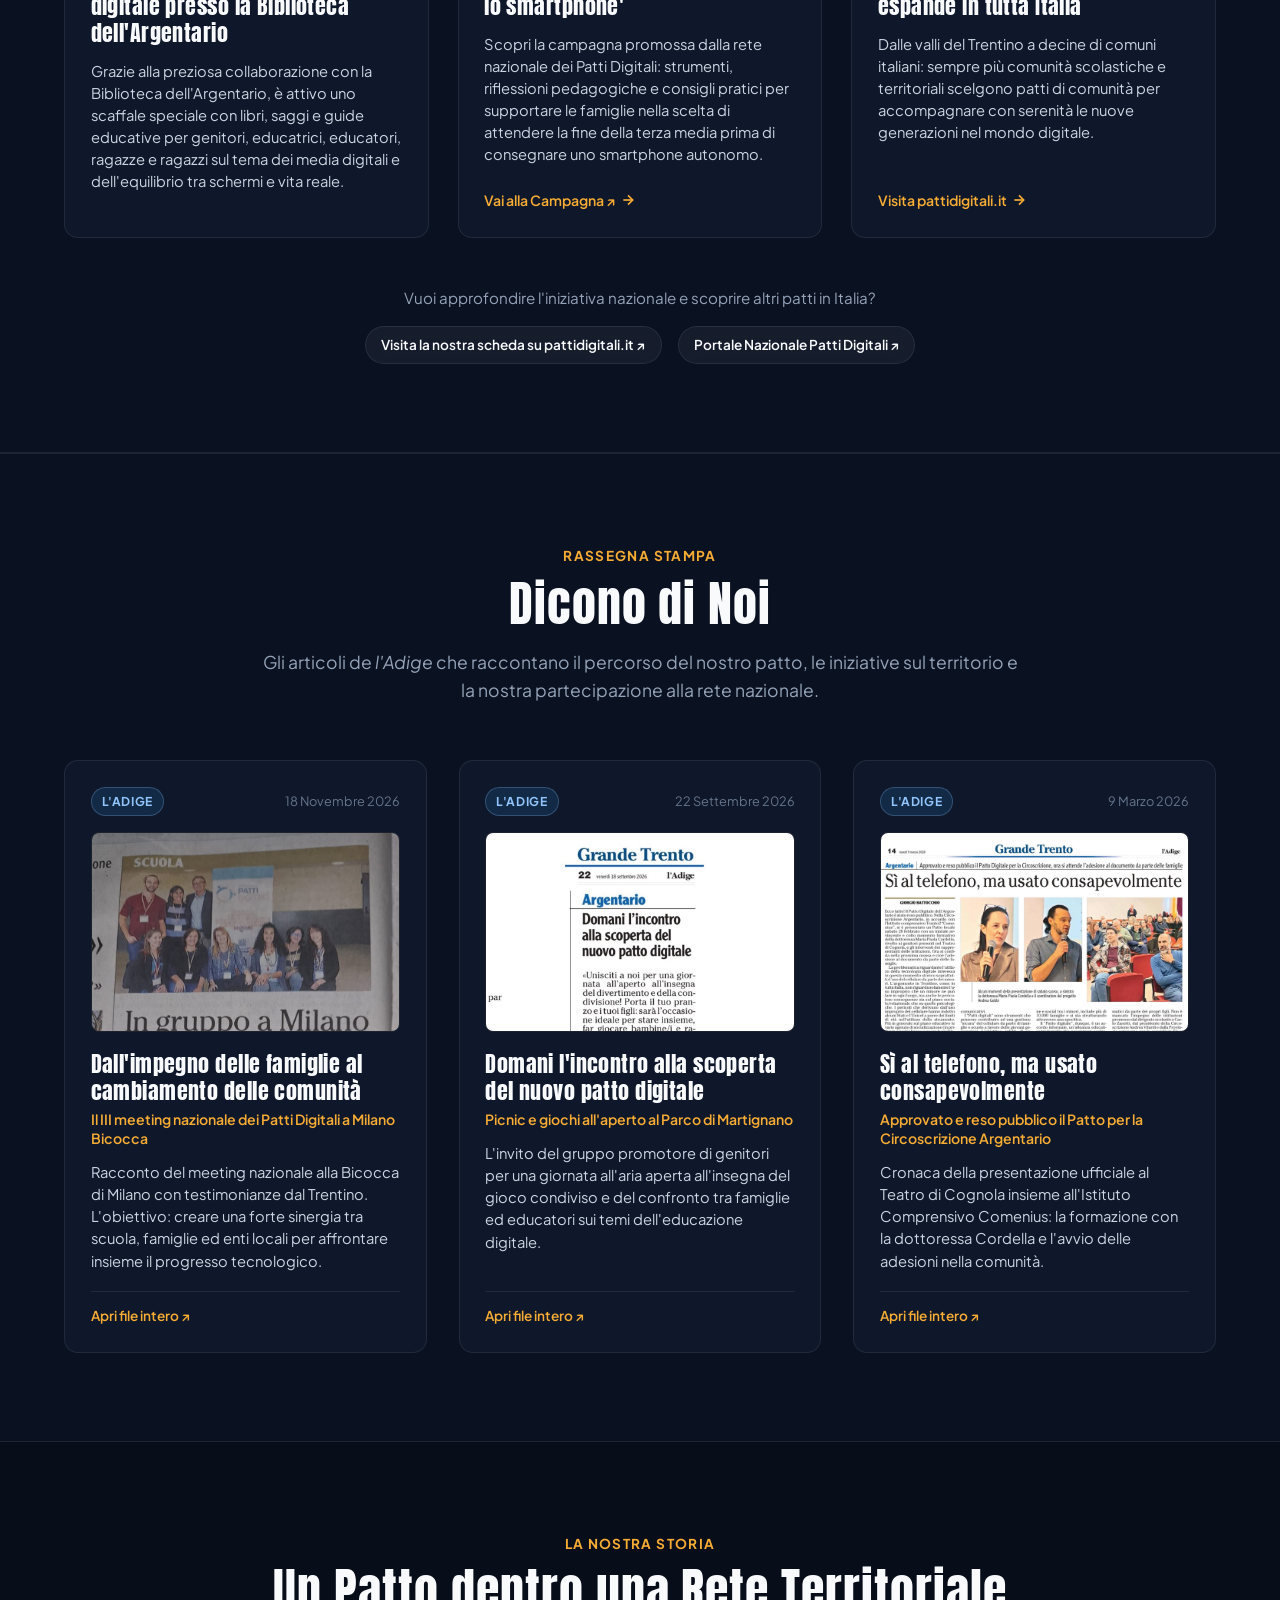
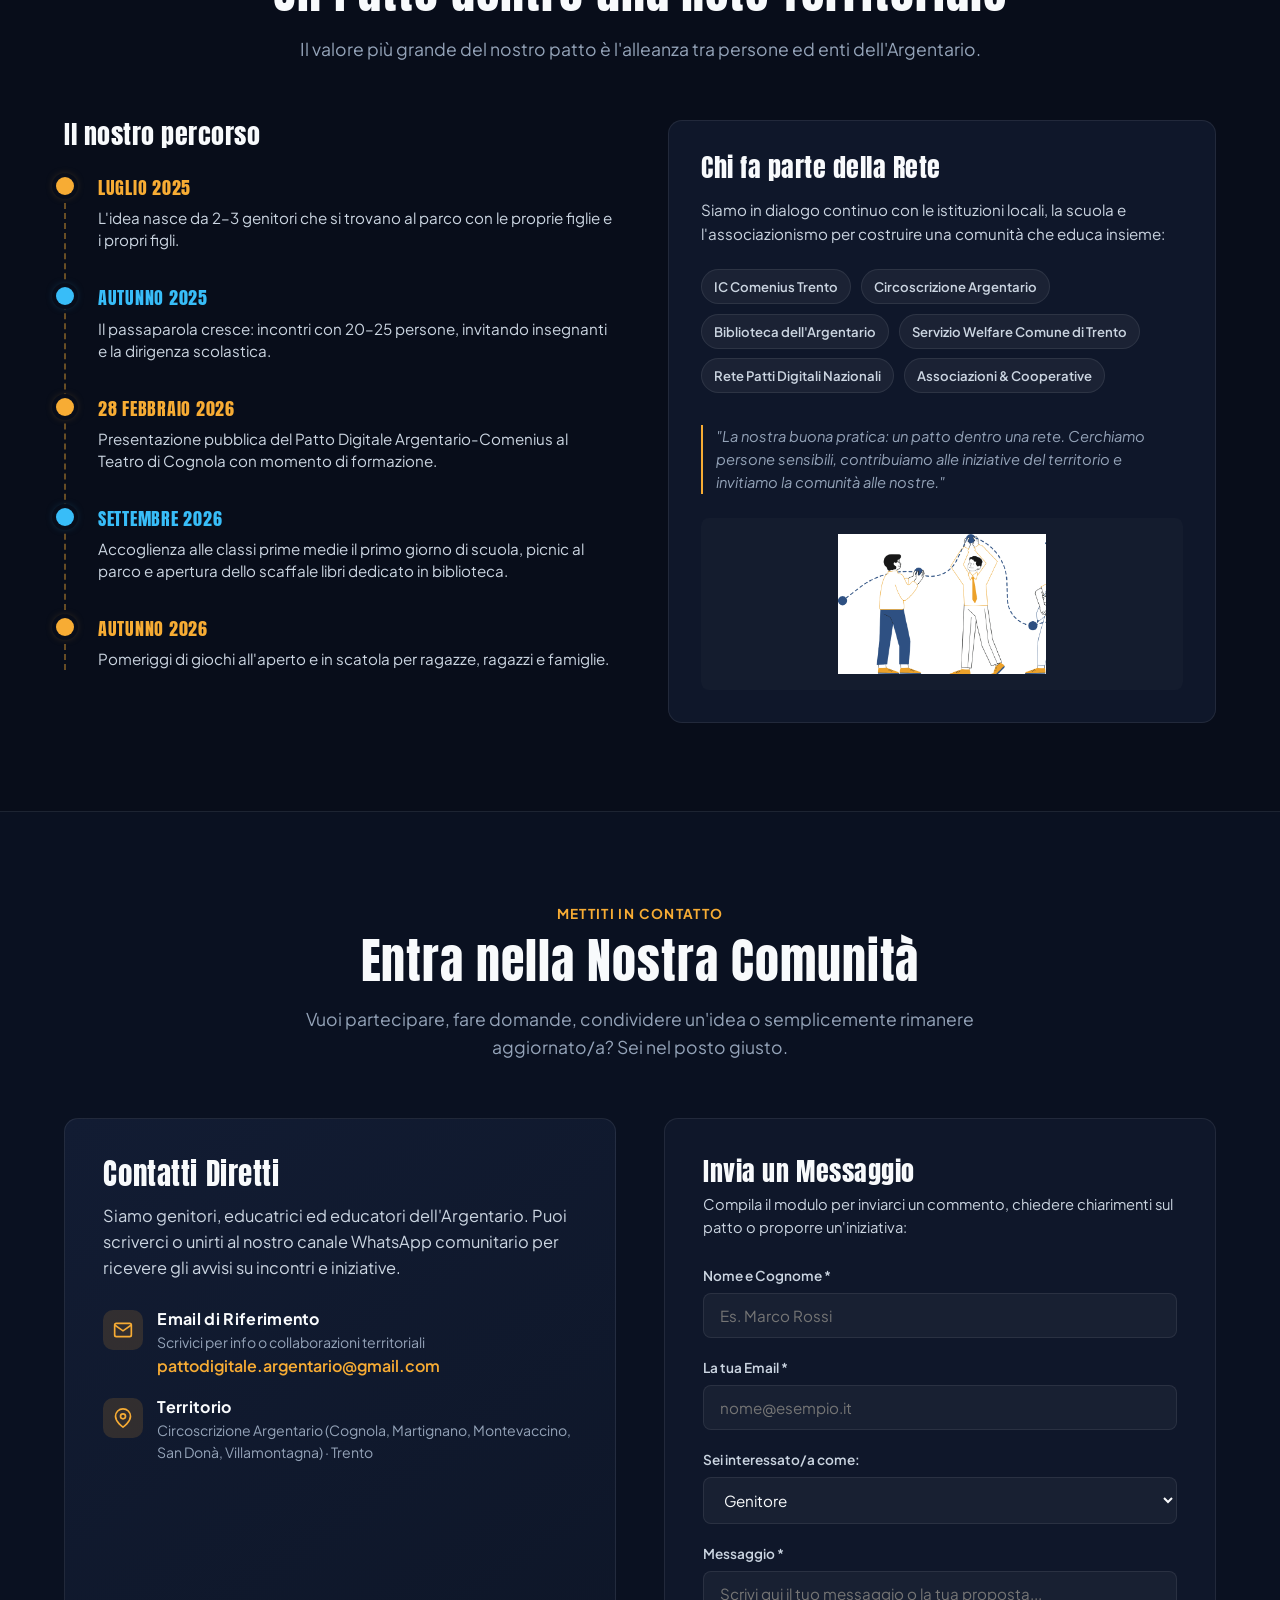
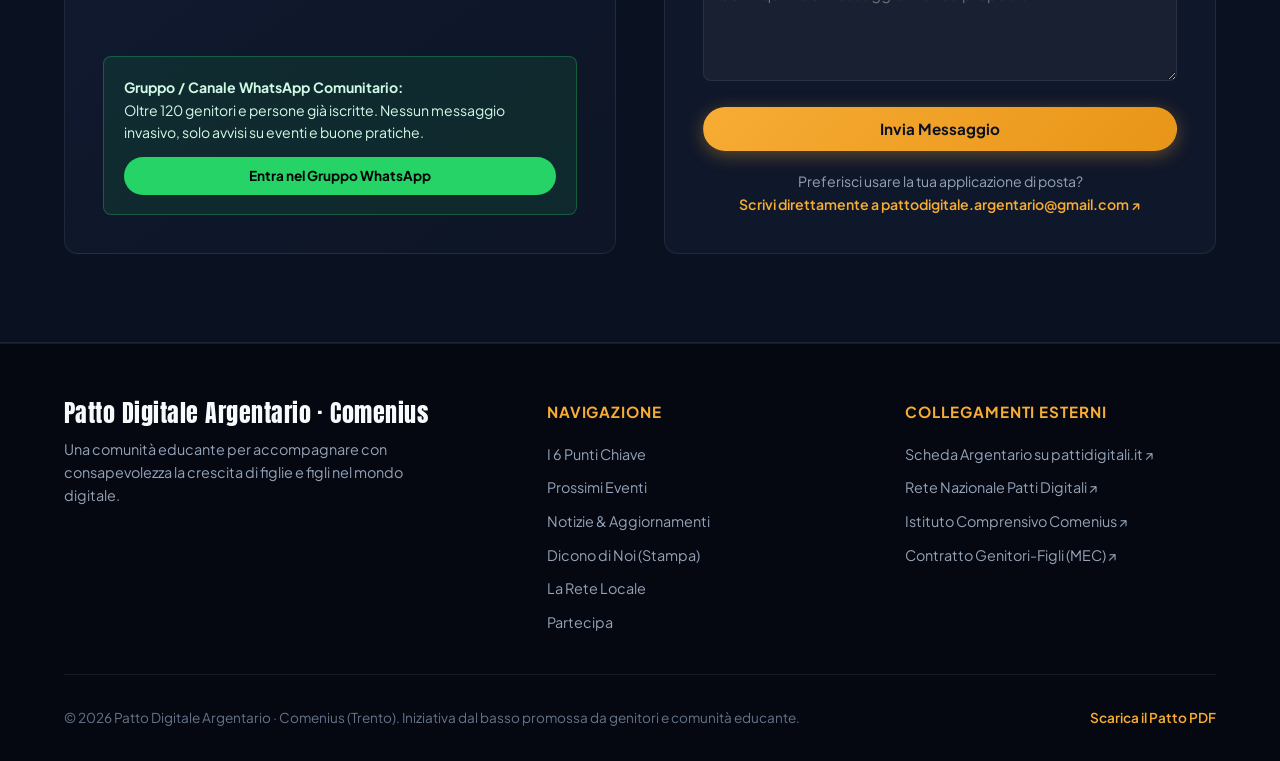
==== commit d36df496: "clean" ====
--- a/index.html
+++ b/index.html
@@ -71,7 +71,7 @@
           
           <div class="hero-content">
             <div class="hero-pill">
-              <span>🌱 Comunità Educante · Argentario &amp; Comenius</span>
+              <span>Comunità Educante · Argentario &amp; Comenius</span>
             </div>
 
             <h1 class="hero-title">
@@ -116,14 +116,14 @@
 
             <!-- Banner Realtà del Territorio - SOLO in alto a destra -->
             <div class="hero-partner-card" style="margin-top: 1.25rem; background: linear-gradient(135deg, rgba(247, 172, 52, 0.12) 0%, rgba(28, 79, 124, 0.35) 100%); border: 1.5px solid var(--amber); border-radius: var(--radius-md); padding: 1.4rem; box-shadow: var(--shadow-md);">
-              <h3 style="font-size: 1.12rem; color: var(--text-primary); margin-bottom: 0.5rem; display: flex; align-items: center; gap: 0.5rem;">
-                <span>🤝</span> Sei una realtà del territorio?
+              <h3 style="font-size: 1.12rem; color: var(--text-primary); margin-bottom: 0.5rem;">
+                Sei una realtà del territorio?
               </h3>
               <p style="font-size: 0.88rem; color: var(--text-secondary); line-height: 1.45; margin-bottom: 1rem;">
-                Sei una cooperativa, un'associazione, un gruppo scout o una realtà educativa? Unisciti alla nostra rete per creare occasioni di socialità e alternative concrete per ragazze e ragazzi.
+                Sei una cooperativa, un'associazione, un gruppo scout, una parrocchia, un commerciante o una realtà educativa? Unisciti alla nostra rete per creare occasioni di socialità e alternative concrete per ragazze e ragazzi.
               </p>
               <a href="mailto:pattodigitale.argentario@gmail.com?subject=Collaborazione%20con%20Patto%20Digitale%20Argentario" class="btn btn-primary btn-sm" style="width: 100%; justify-content: center;">
-                ✉️ Scrivici per Collaborare
+                Scrivici per Collaborare
               </a>
             </div>
 
@@ -156,7 +156,7 @@
             </div>
             <p>Incoraggiare rispetto e gentilezza negli spazi digitali, prevenendo il cyberbullismo. Promuovere un uso positivo offrendo un modello equilibrato da parte delle persone adulte.</p>
             <div class="rule-highlight">
-              💡 Riconoscere rischi e opportunità del web, dei videogiochi e delle nuove applicazioni di Intelligenza Artificiale.
+              Riconoscere rischi e opportunità del web, dei videogiochi e delle nuove applicazioni di Intelligenza Artificiale.
             </div>
           </article>
 
@@ -168,7 +168,7 @@
             </div>
             <p>Partecipare e promuovere occasioni di formazione familiare dedicate al mondo digitale. Trasmettere a ragazze e ragazzi un messaggio coerente ed efficace.</p>
             <div class="rule-highlight">
-              🤝 Collaborazione stretta tra famiglie, scuola Comenius, associazioni culturali e sportive del territorio.
+              Collaborazione stretta tra famiglie, scuola Comenius, associazioni culturali e sportive del territorio.
             </div>
           </article>
 
@@ -180,7 +180,7 @@
             </div>
             <p>Verificare le classificazioni di età (PEGI) e i limiti di legge (14 anni per i social e app di messaggistica). Per chi è vicino ai 14 anni si preferiscono percorsi graduali e accompagnati, senza anticipare l'uso autonomo.</p>
             <div class="rule-highlight">
-              📱 Preferire strumenti sicuri come telefoni senza accesso a internet o telefoni fissi.
+              Preferire strumenti sicuri come telefoni senza accesso a internet o telefoni fissi.
             </div>
           </article>
 
@@ -192,7 +192,7 @@
             </div>
             <p>Garantire un periodo adeguato di supervisione e affiancamento nell'uso della rete e delle tecnologie.</p>
             <div class="rule-highlight">
-              🎯 Attendere almeno il termine della <strong>scuola secondaria di primo grado (terza media)</strong> prima di affidare uno smartphone personale con accesso autonomo a internet.
+              Attendere almeno il termine della <strong>scuola secondaria di primo grado (terza media)</strong> prima di affidare uno smartphone personale con accesso autonomo a internet.
             </div>
           </article>
 
@@ -204,7 +204,7 @@
             </div>
             <p>Stabilire tempi e spazi precisi (es. evitare schermi durante i pasti e nelle ore notturne), dando il buon esempio anche noi persone adulte. Prevedere momenti della giornata completamente screen-free.</p>
             <div class="rule-highlight">
-              📝 Sottoscrivere un contratto familiare condiviso tra genitori, figlie e figli con regole chiare.
+              Sottoscrivere un contratto familiare condiviso tra genitori, figlie e figli con regole chiare.
             </div>
           </article>
 
@@ -223,7 +223,7 @@
                   Non basta dire cosa non fare: per crescere bene serve la vita reale! Ai 5 punti dei Patti Digitali abbiamo aggiunto il nostro impegno attivo a <strong>cercare e organizzare occasioni per ragazze e ragazzi insieme alla scuola e al territorio</strong>.
                 </p>
                 <div class="rule-highlight" style="border-left-color: var(--amber);">
-                  🌳 Picnic al parco, pomeriggi di giochi in scatola, attività sportive, spazi di ritrovo fisici e l'apertura del nostro <strong>angolo libri dedicato al digitale presso la Biblioteca dell'Argentario</strong>.
+                  Picnic al parco, pomeriggi di giochi in scatola, attività sportive, spazi di ritrovo fisici e l'apertura del nostro <strong>angolo libri dedicato al digitale presso la Biblioteca dell'Argentario</strong>.
                 </div>
               </div>
               <div>
@@ -258,7 +258,7 @@
           <span class="section-kicker">Incontriamoci di persona e online</span>
           <h2 class="section-title">Prossimi Eventi &amp; Iniziative</h2>
           <p class="section-desc">
-            Incontri di formazione per genitori, dialoghi online e pomeriggi di gioco condiviso durante le <strong>Giornate dell'Educare</strong> a Cognola e Povo.
+            Incontri di formazione per genitori, dialoghi online e pomeriggi di gioco condiviso a Cognola e Povo.
           </p>
         </div>
 
@@ -269,7 +269,7 @@
 
         <!-- Ringraziamento Welfare e Coesione Sociale Comune di Trento -->
         <div class="thanks-welfare">
-          <strong style="color: var(--amber);">🤝 In rete con il Comune di Trento:</strong>
+          <strong style="color: var(--amber);">In rete con il Comune di Trento:</strong>
           Le <em>Giornate dell'Educare</em> sono promosse dal Distretto dell'Educazione del Comune di Trento grazie alla collaborazione tra il <strong>Servizio Welfare e coesione sociale - Ufficio volontariato e partecipazione del Comune di Trento</strong> (in particolare la sezione dell'Argentario), gli Istituti Comprensivi Trento 1 e Trento 2, gli Scout FSE, Ludimus, CoderDojo e le cooperative Geco e Kaleidoscopio.
         </div>
 
@@ -401,7 +401,7 @@
               <div class="timeline-item">
                 <div class="timeline-dot"></div>
                 <div class="timeline-date">Autunno 2026</div>
-                <p class="timeline-text">Giornate dell'educare: giochi all'aperto e in scatola per ragazze, ragazzi e famiglie.</p>
+                <p class="timeline-text">Pomeriggi di giochi all'aperto e in scatola per ragazze, ragazzi e famiglie.</p>
               </div>
             </div>
           </div>
@@ -414,12 +414,12 @@
             </p>
 
             <div class="partner-pills">
-              <span class="partner-pill">🏫 IC Comenius Trento</span>
-              <span class="partner-pill">🏛️ Circoscrizione Argentario</span>
-              <span class="partner-pill">📚 Biblioteca dell'Argentario</span>
-              <span class="partner-pill">🤝 Servizio Welfare Comune di Trento</span>
-              <span class="partner-pill">🇮🇹 Rete Patti Digitali Nazionali</span>
-              <span class="partner-pill">🎲 Associazioni &amp; Cooperative</span>
+              <span class="partner-pill">IC Comenius Trento</span>
+              <span class="partner-pill">Circoscrizione Argentario</span>
+              <span class="partner-pill">Biblioteca dell'Argentario</span>
+              <span class="partner-pill">Servizio Welfare Comune di Trento</span>
+              <span class="partner-pill">Rete Patti Digitali Nazionali</span>
+              <span class="partner-pill">Associazioni &amp; Cooperative</span>
             </div>
 
             <p style="font-size: 0.92rem; color: var(--text-muted); font-style: italic; border-left: 2px solid var(--amber); padding-left: 0.8rem;">
@@ -526,7 +526,7 @@
               <div style="text-align: center; margin-top: 1.2rem; font-size: 0.88rem; color: var(--text-muted);">
                 Preferisci usare la tua applicazione di posta?<br>
                 <a href="mailto:pattodigitale.argentario@gmail.com?subject=Contatto%20dal%20sito%20Patto%20Digitale%20Argentario" style="color: var(--amber); font-weight: 600;">
-                  ✉️ Scrivi direttamente a pattodigitale.argentario@gmail.com ↗
+                  Scrivi direttamente a pattodigitale.argentario@gmail.com ↗
                 </a>
               </div>
             </form>
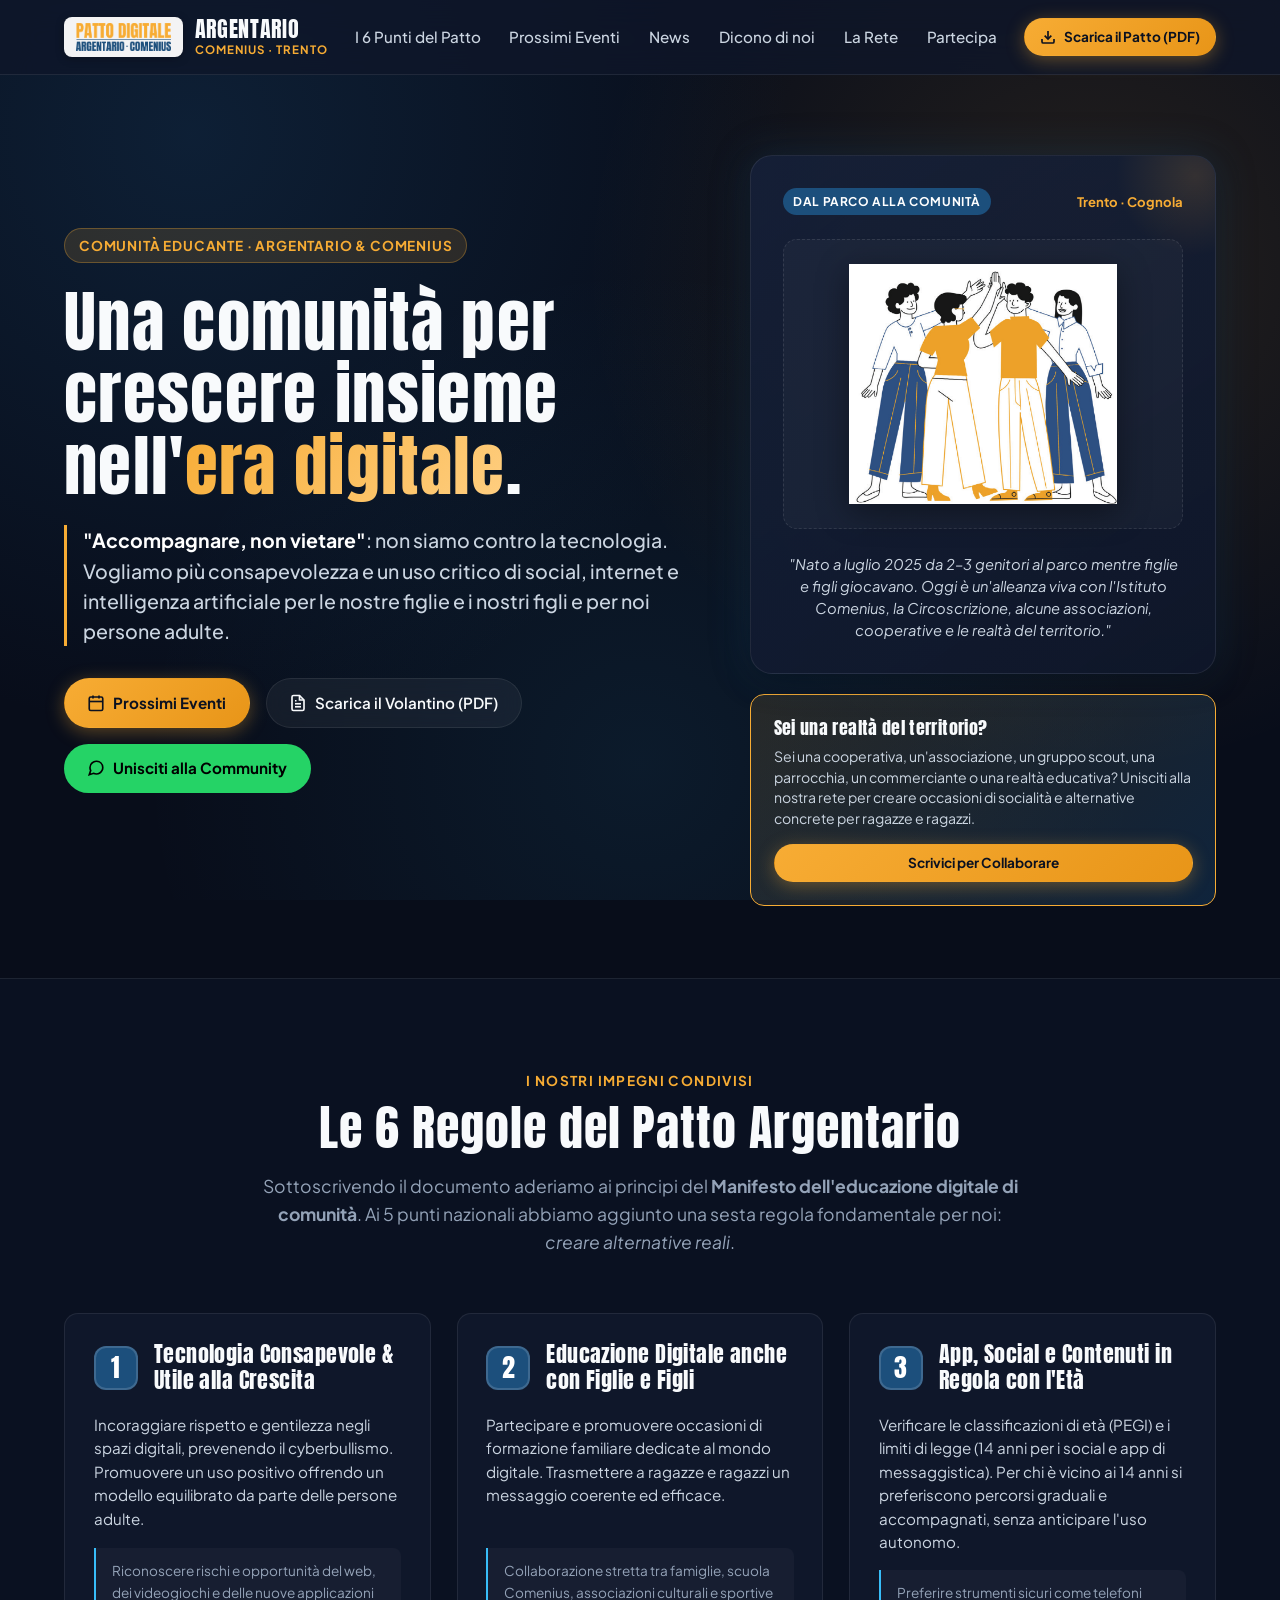
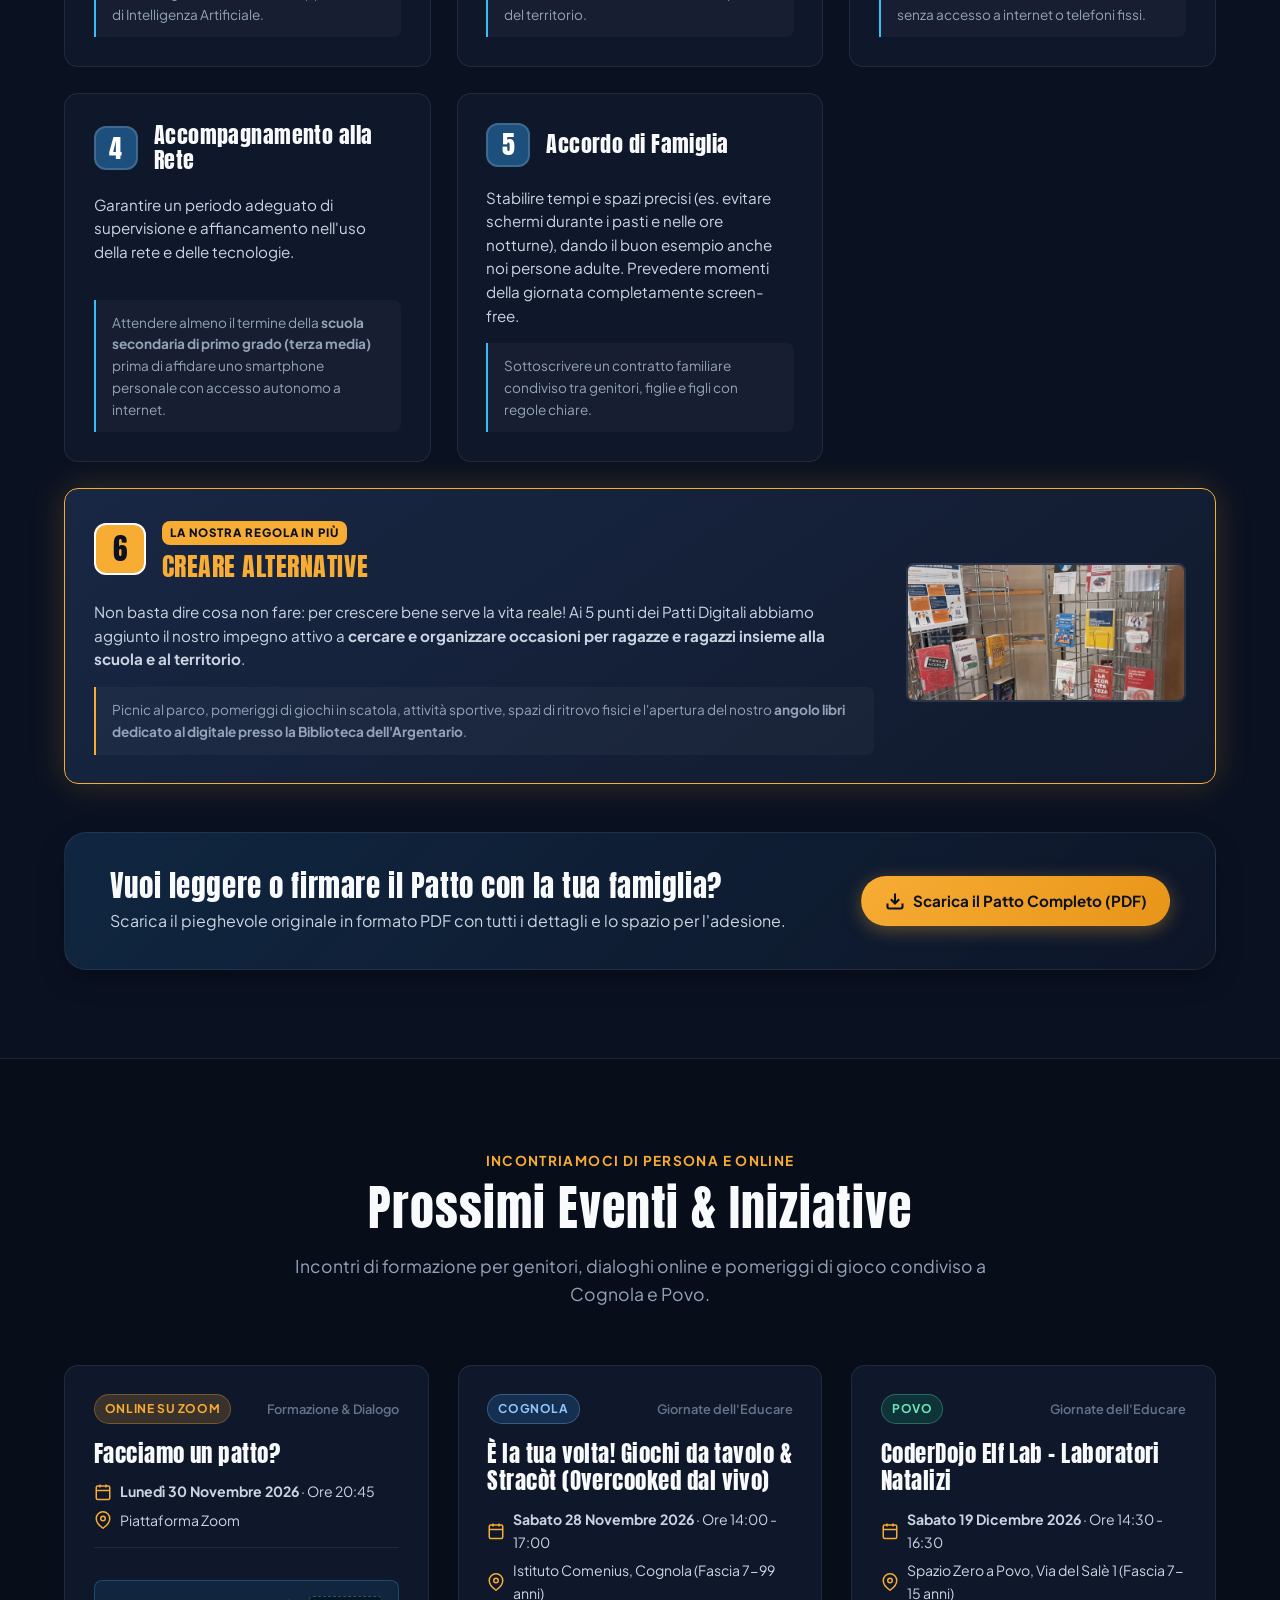
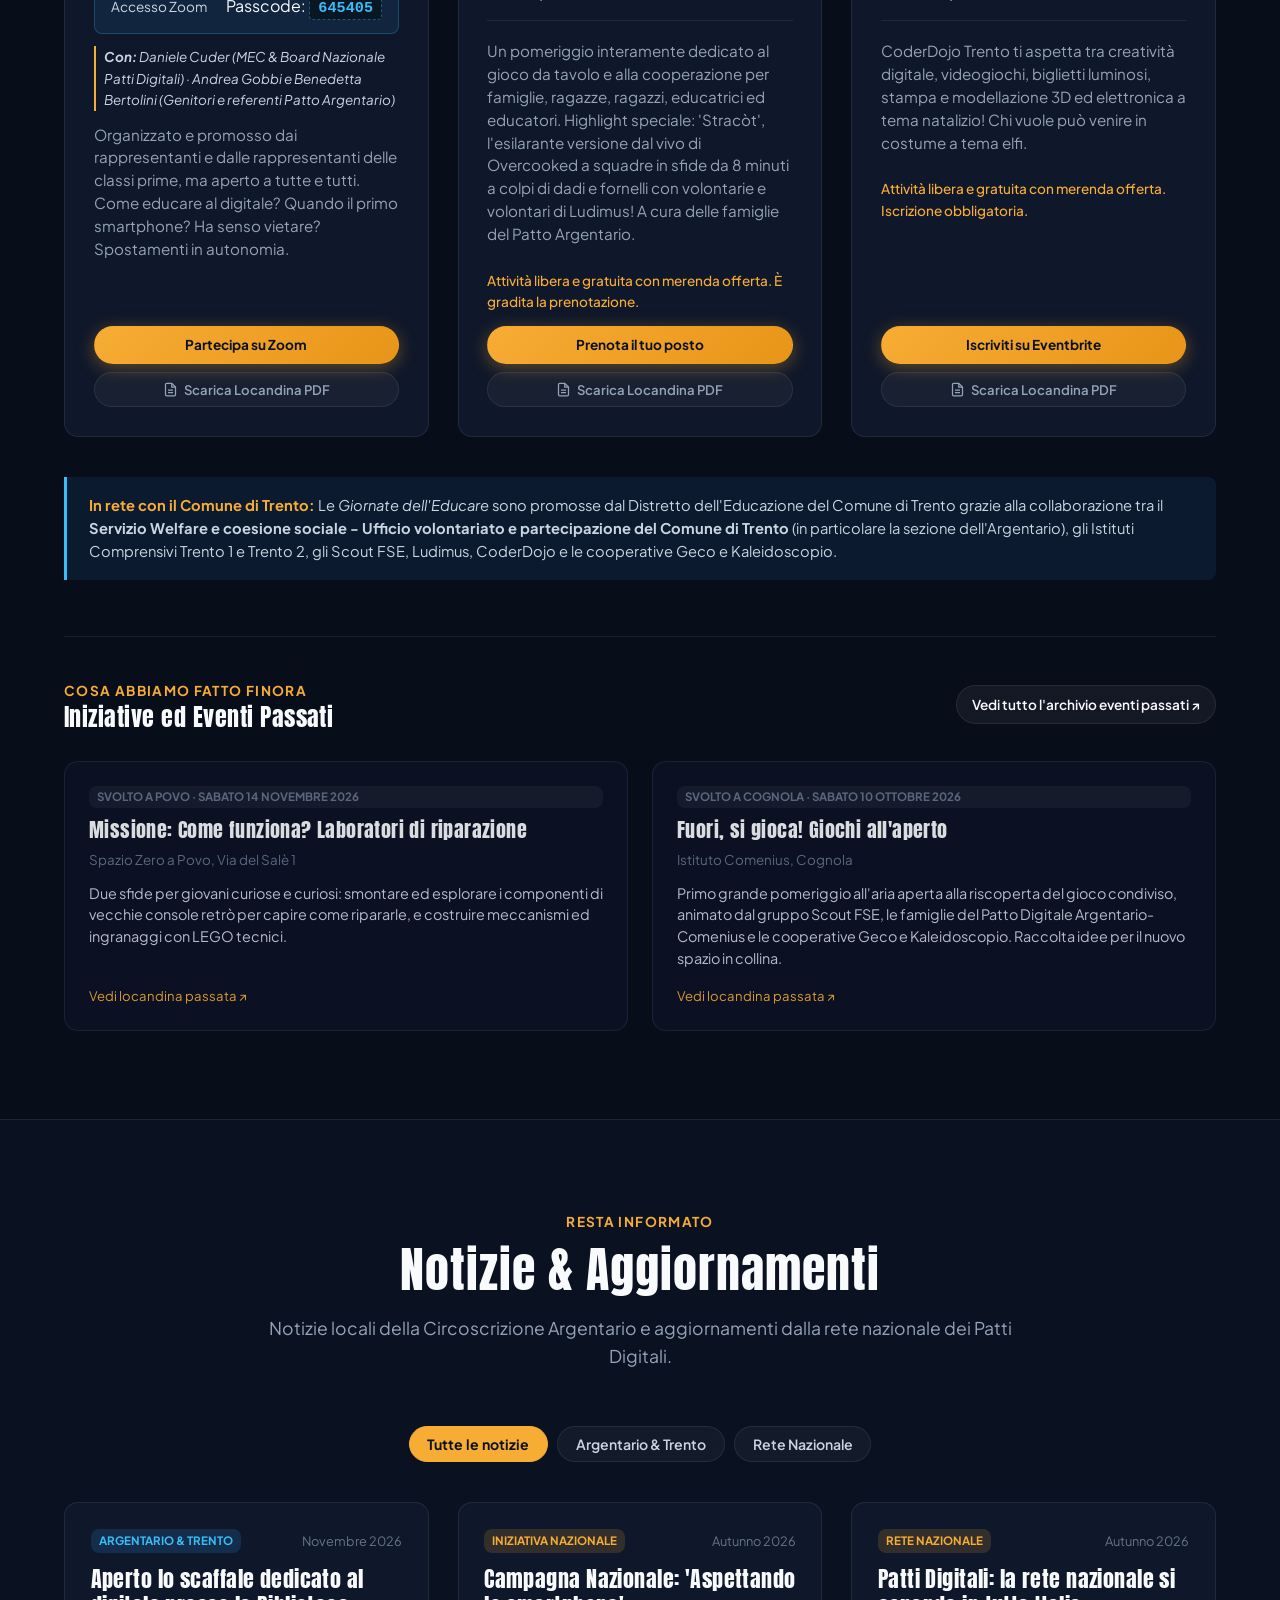
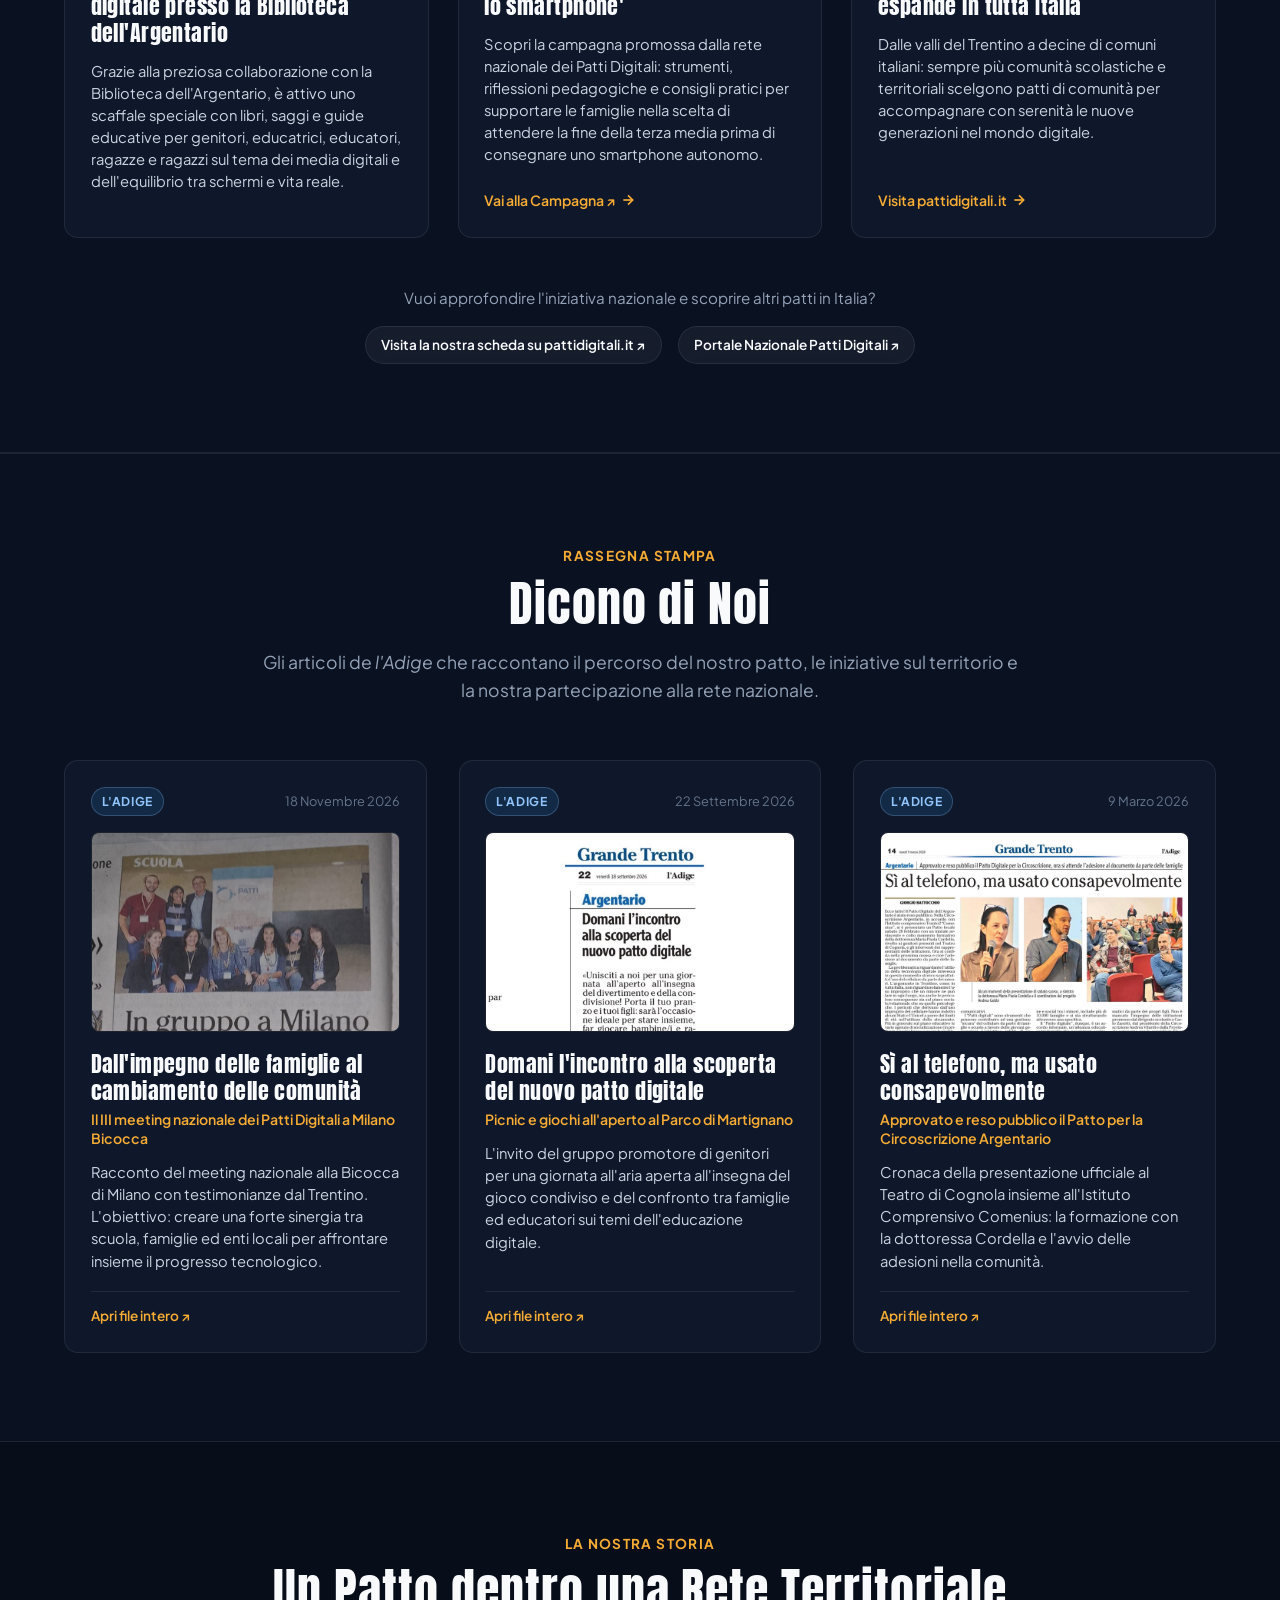
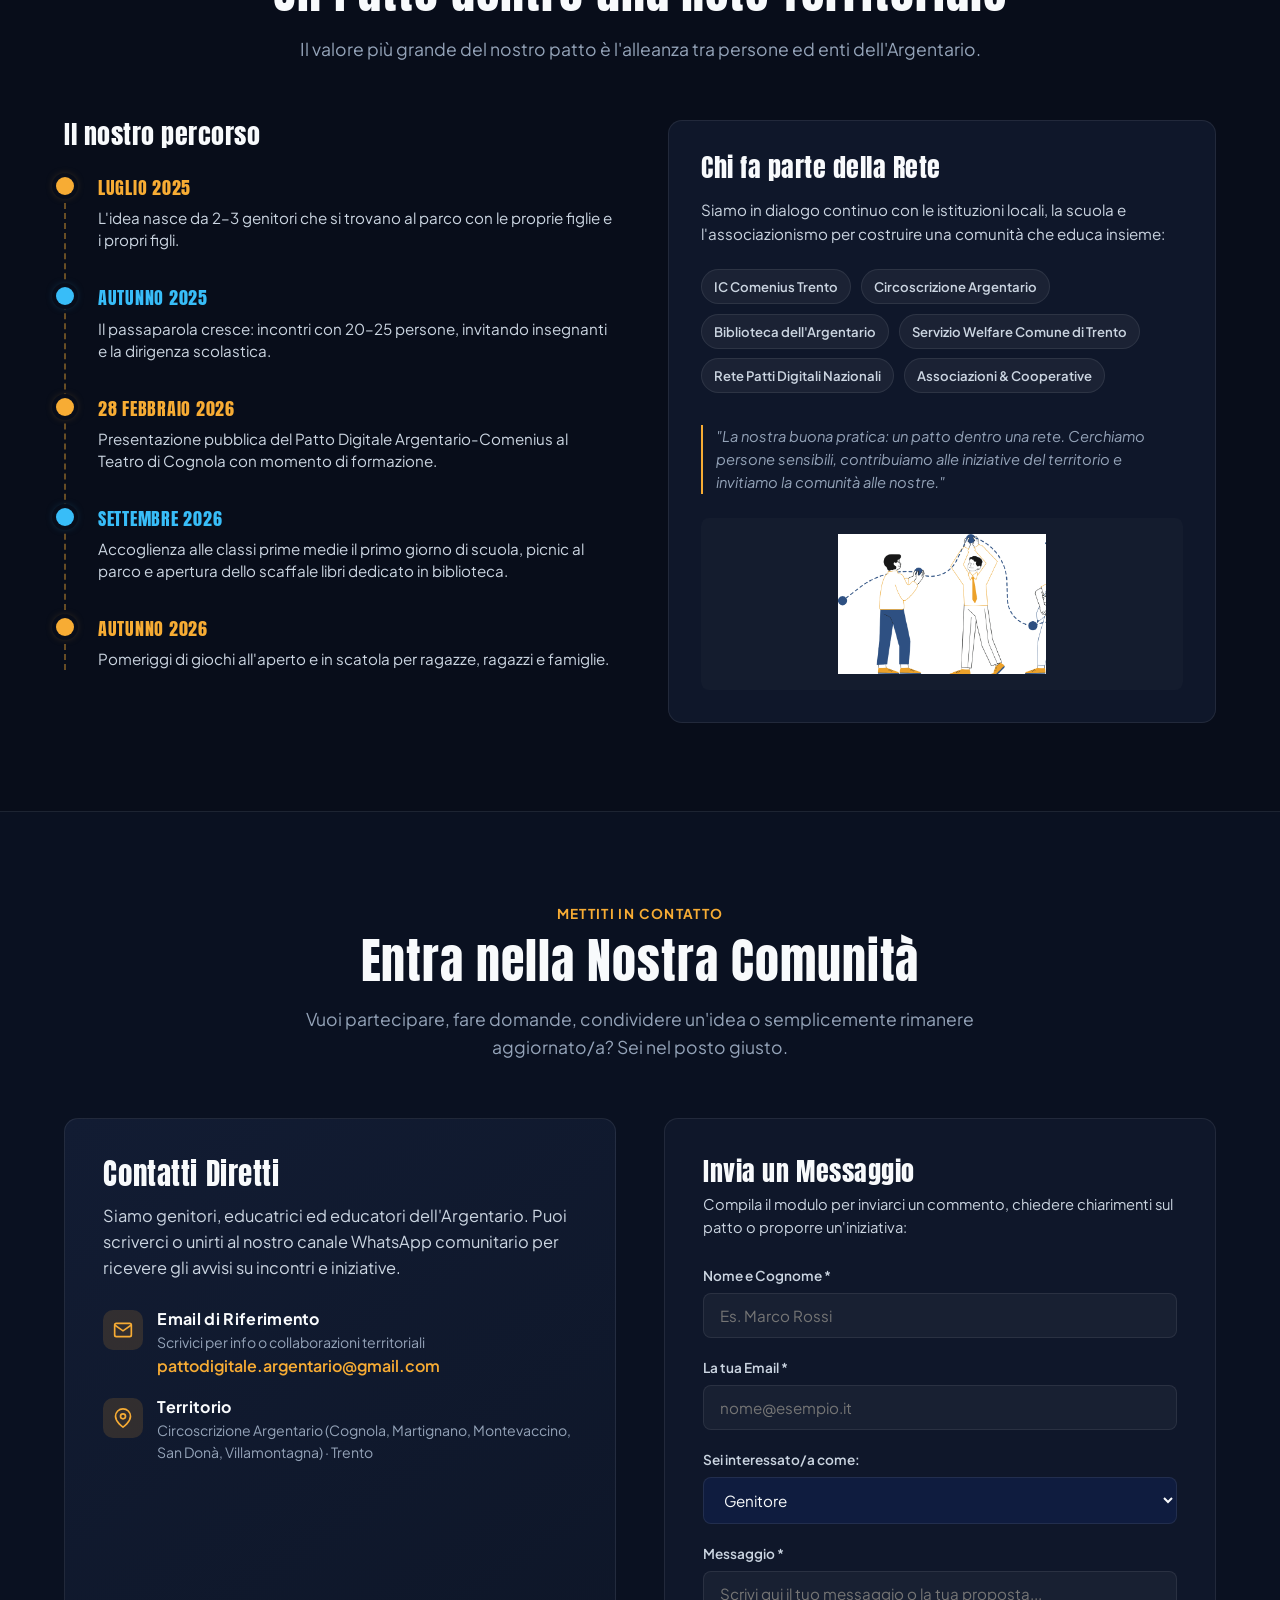
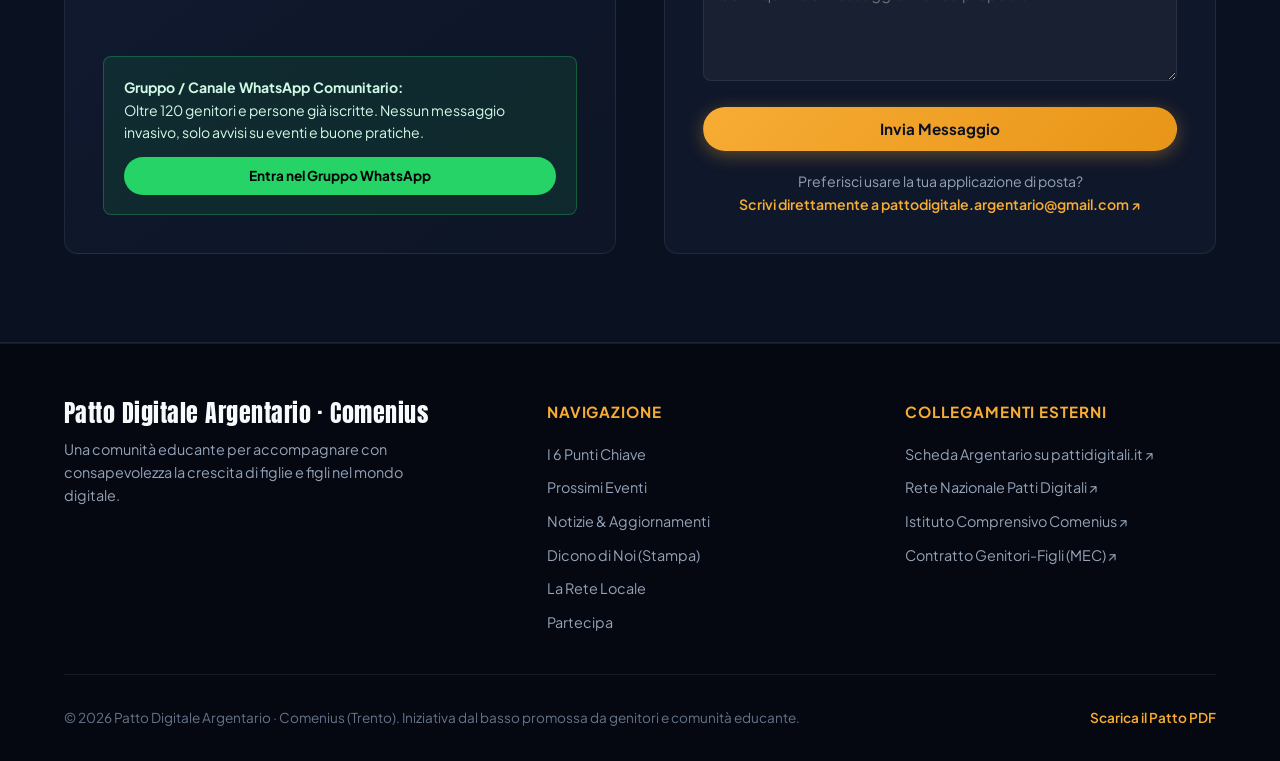
==== commit 246e8a66: "fix" ====
--- a/index.html
+++ b/index.html
@@ -122,7 +122,7 @@
               <p style="font-size: 0.88rem; color: var(--text-secondary); line-height: 1.45; margin-bottom: 1rem;">
                 Sei una cooperativa, un'associazione, un gruppo scout, una parrocchia, un commerciante o una realtà educativa? Unisciti alla nostra rete per creare occasioni di socialità e alternative concrete per ragazze e ragazzi.
               </p>
-              <a href="mailto:pattodigitale.argentario@gmail.com?subject=Collaborazione%20con%20Patto%20Digitale%20Argentario" class="btn btn-primary btn-sm" style="width: 100%; justify-content: center;">
+              <a href="mailto:pattodigitale.argentario@gmail.com?subject=Collaborazione%20con%20Patto%20Digitale%20Argentario" target="_blank" rel="noopener noreferrer" class="btn btn-primary btn-sm" style="width: 100%; justify-content: center;">
                 Scrivici per Collaborare
               </a>
             </div>
@@ -463,7 +463,7 @@
                 <div>
                   <h4>Email di Riferimento</h4>
                   <p>Scrivici per info o collaborazioni territoriali</p>
-                  <a href="mailto:pattodigitale.argentario@gmail.com" style="color: var(--amber); font-weight: 600;">pattodigitale.argentario@gmail.com</a>
+                  <a href="mailto:pattodigitale.argentario@gmail.com" target="_blank" rel="noopener noreferrer" style="color: var(--amber); font-weight: 600;">pattodigitale.argentario@gmail.com</a>
                 </div>
               </div>
 
@@ -491,7 +491,7 @@
             <h3>Invia un Messaggio</h3>
             <p>Compila il modulo per inviarci un commento, chiedere chiarimenti sul patto o proporre un'iniziativa:</p>
 
-            <form name="contatti" method="POST" data-netlify="true" netlify>
+            <form name="contatti" method="POST" action="/grazie.html" data-netlify="true" netlify>
               <input type="hidden" name="form-name" value="contatti">
 
               <div class="form-group">
@@ -510,6 +510,7 @@
                   <option value="genitore">Genitore</option>
                   <option value="insegnante">Insegnante / Scuola</option>
                   <option value="educatore">Educatrice o Educatore / Associazione</option>
+                  <option value="realta-territorio">Realtà del territorio / Parrocchia / Commerciante</option>
                   <option value="cittadino">Cittadina o Cittadino curioso/a</option>
                 </select>
               </div>
@@ -525,7 +526,7 @@
 
               <div style="text-align: center; margin-top: 1.2rem; font-size: 0.88rem; color: var(--text-muted);">
                 Preferisci usare la tua applicazione di posta?<br>
-                <a href="mailto:pattodigitale.argentario@gmail.com?subject=Contatto%20dal%20sito%20Patto%20Digitale%20Argentario" style="color: var(--amber); font-weight: 600;">
+                <a href="mailto:pattodigitale.argentario@gmail.com?subject=Contatto%20dal%20sito%20Patto%20Digitale%20Argentario" target="_blank" rel="noopener noreferrer" style="color: var(--amber); font-weight: 600;">
                   Scrivi direttamente a pattodigitale.argentario@gmail.com ↗
                 </a>
               </div>
--- a/styles.css
+++ b/styles.css
@@ -1098,6 +1098,19 @@
   box-shadow: 0 0 0 3px rgba(247, 172, 52, 0.2);
 }
 
+select.form-control {
+  color-scheme: dark;
+  background-color: #0f1c3f;
+  color: var(--text-primary);
+  cursor: pointer;
+}
+
+select.form-control option {
+  background-color: #0b1329;
+  color: #f8fafc;
+  padding: 0.6rem 1rem;
+}
+
 textarea.form-control {
   resize: vertical;
   min-height: 110px;
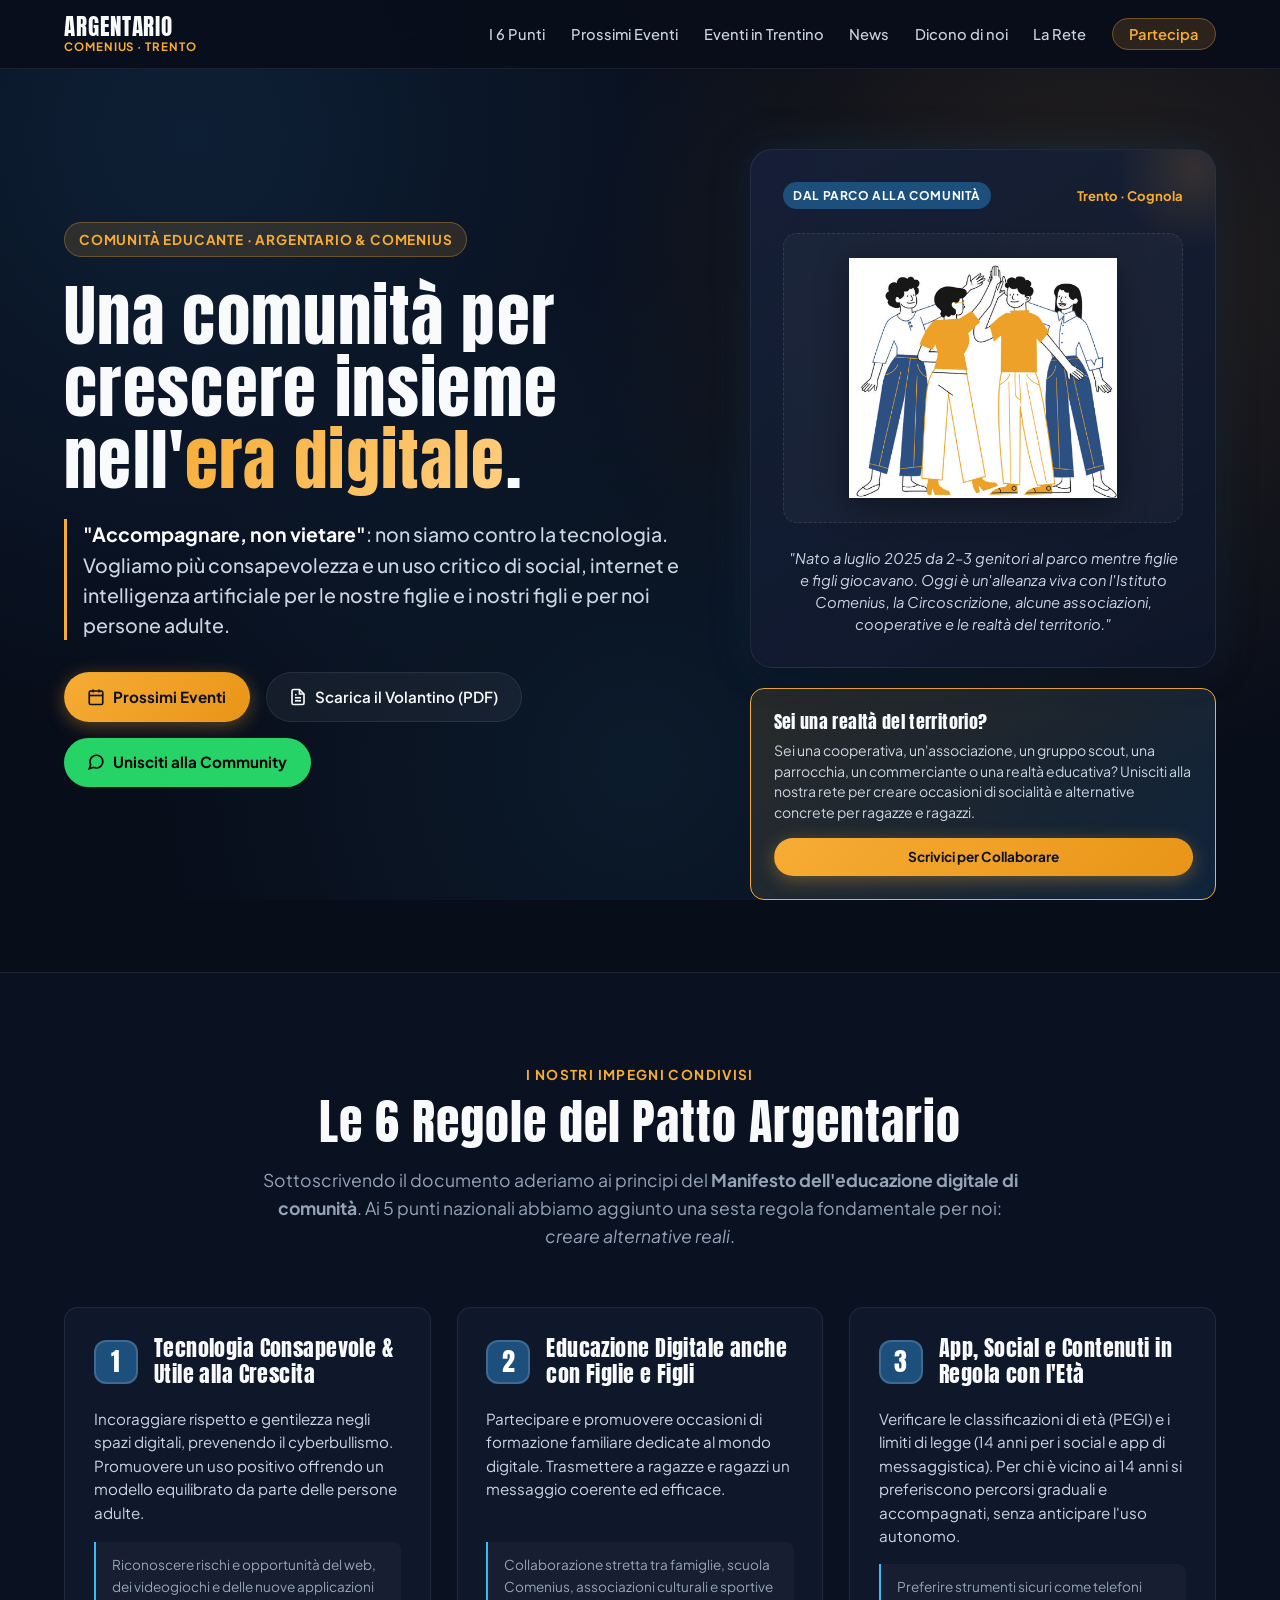
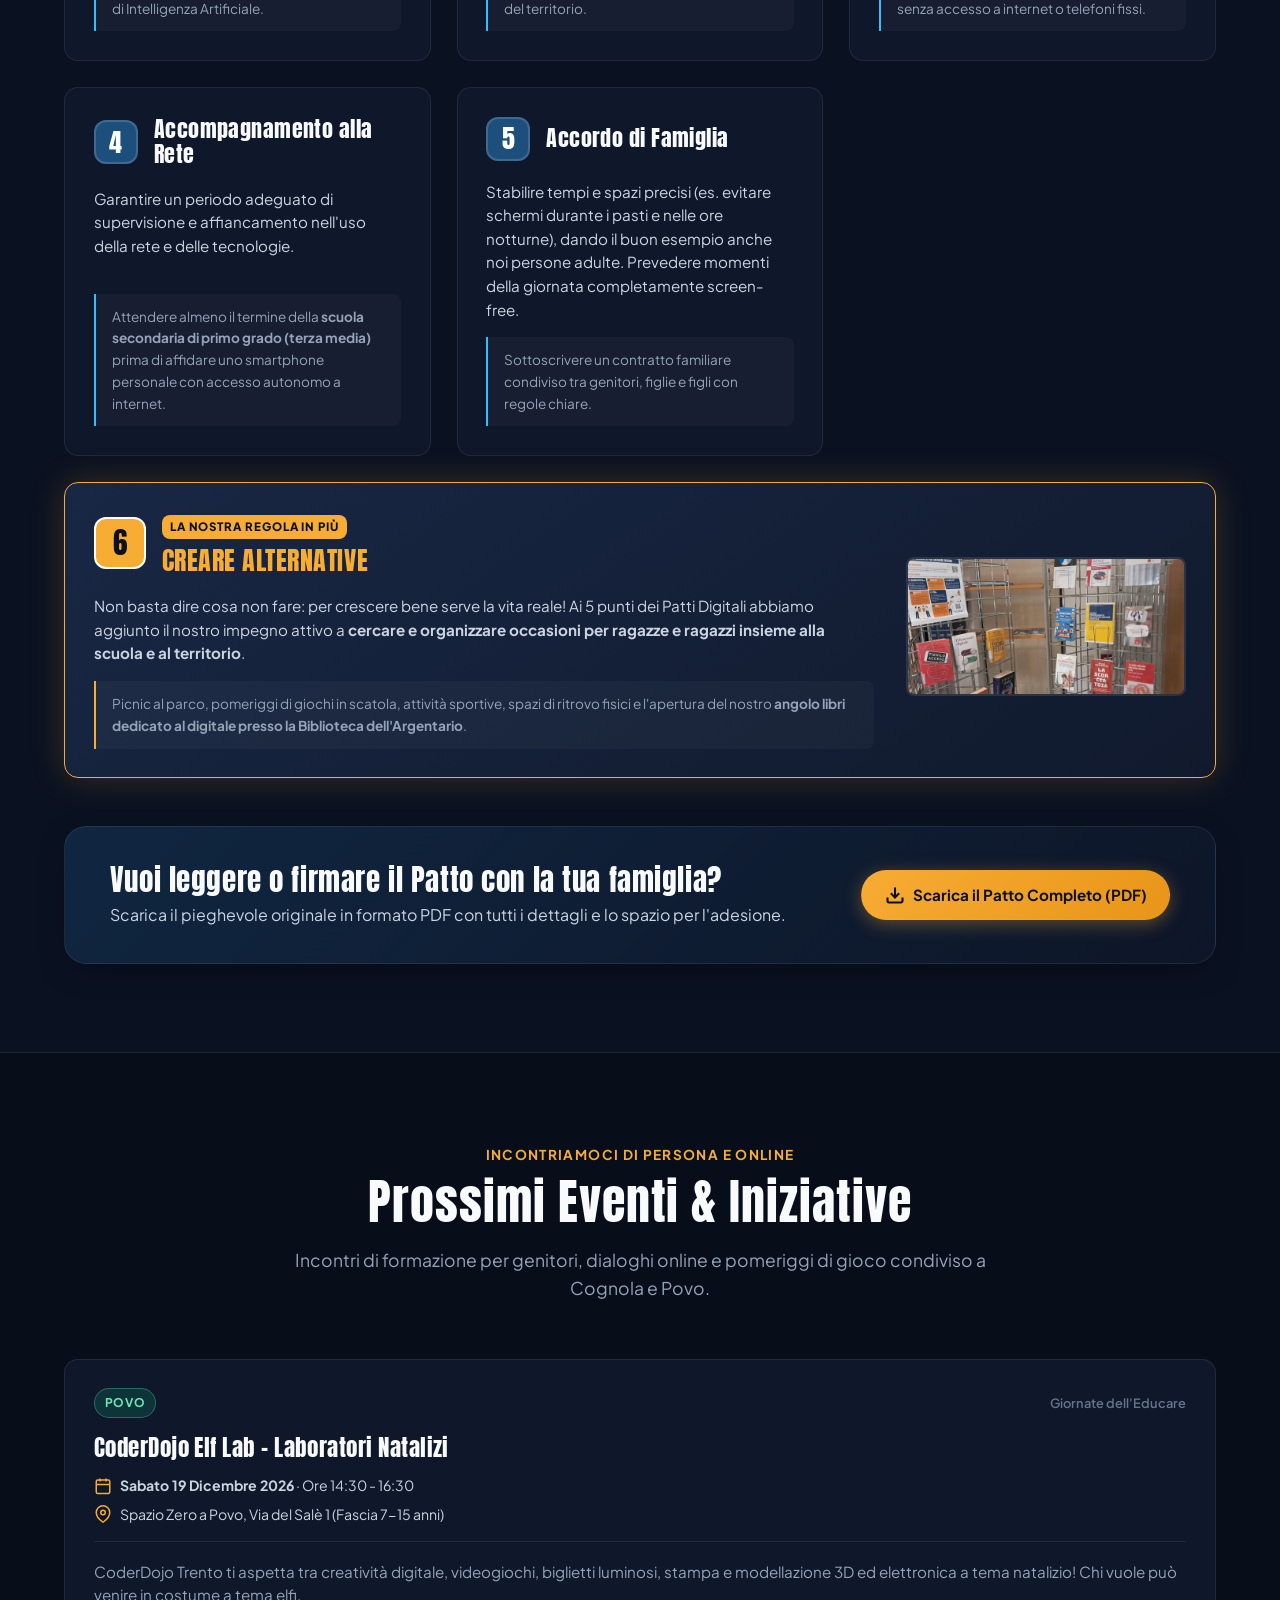
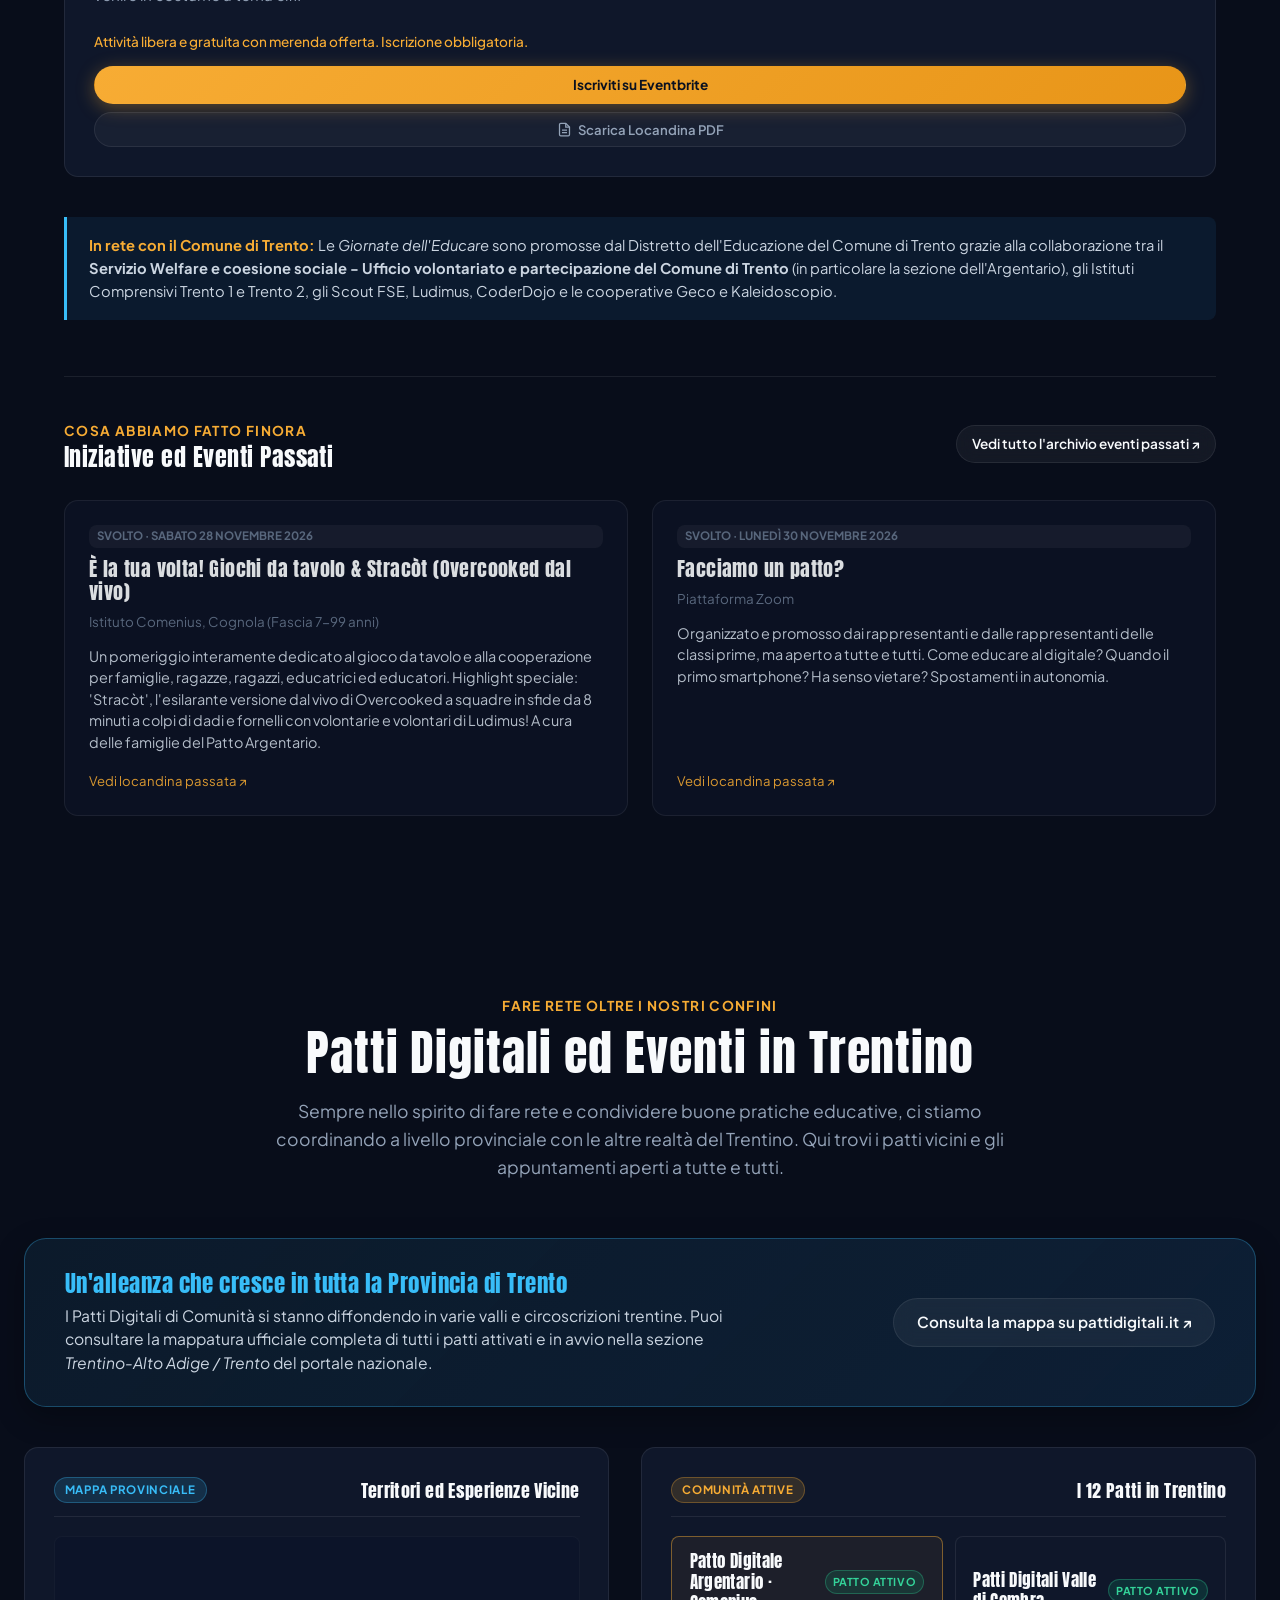
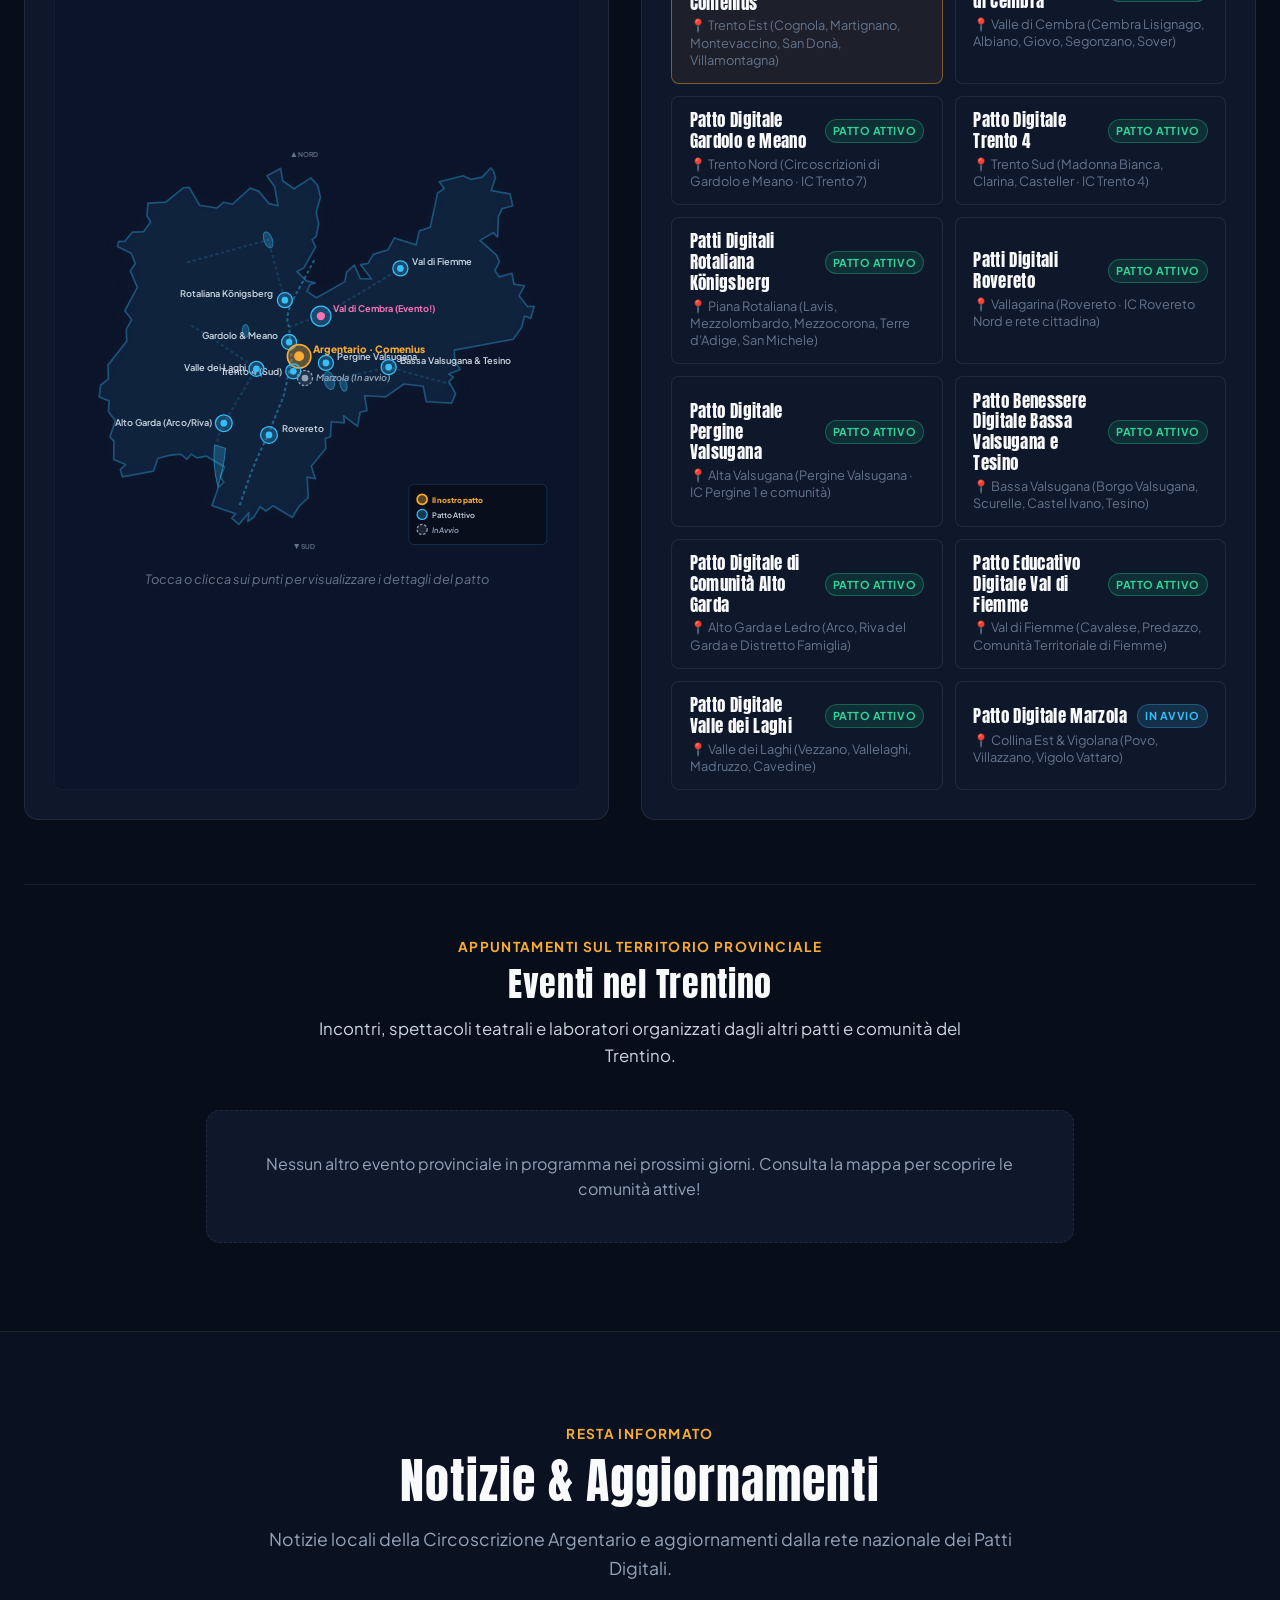
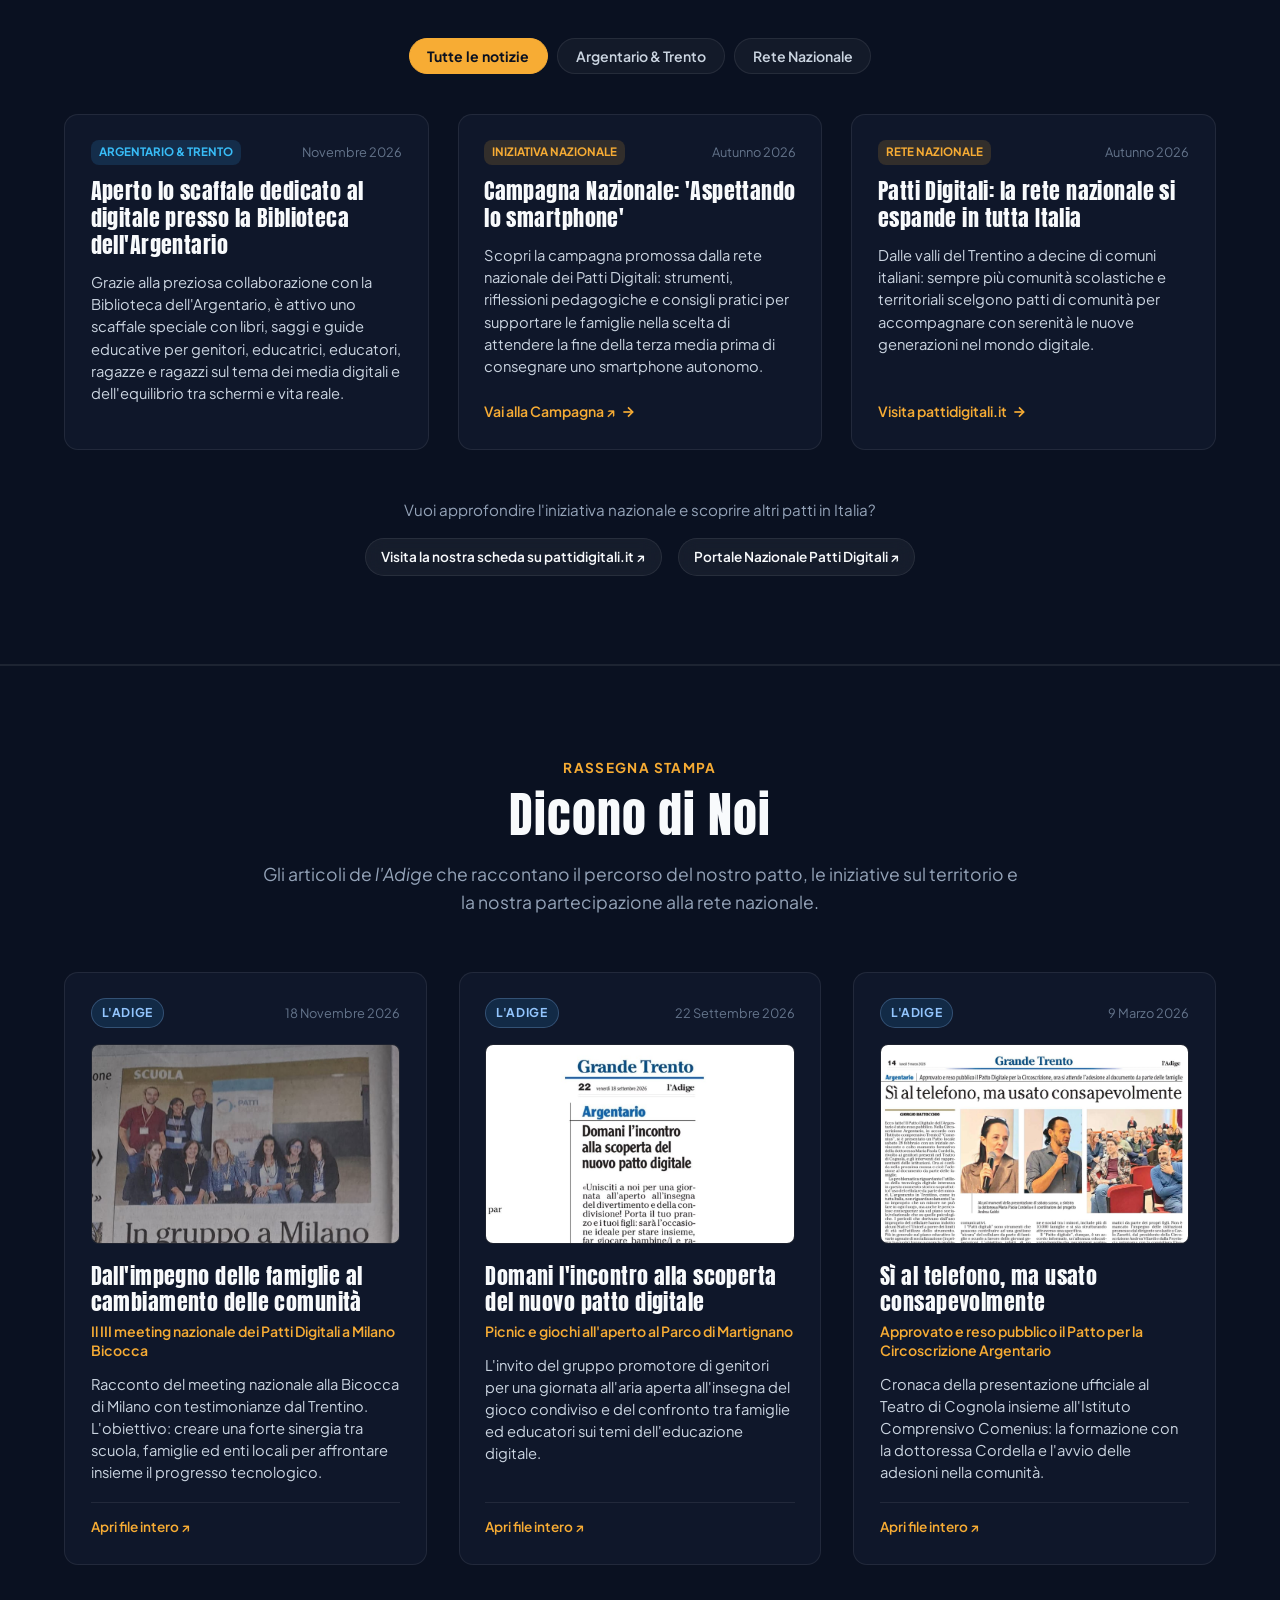
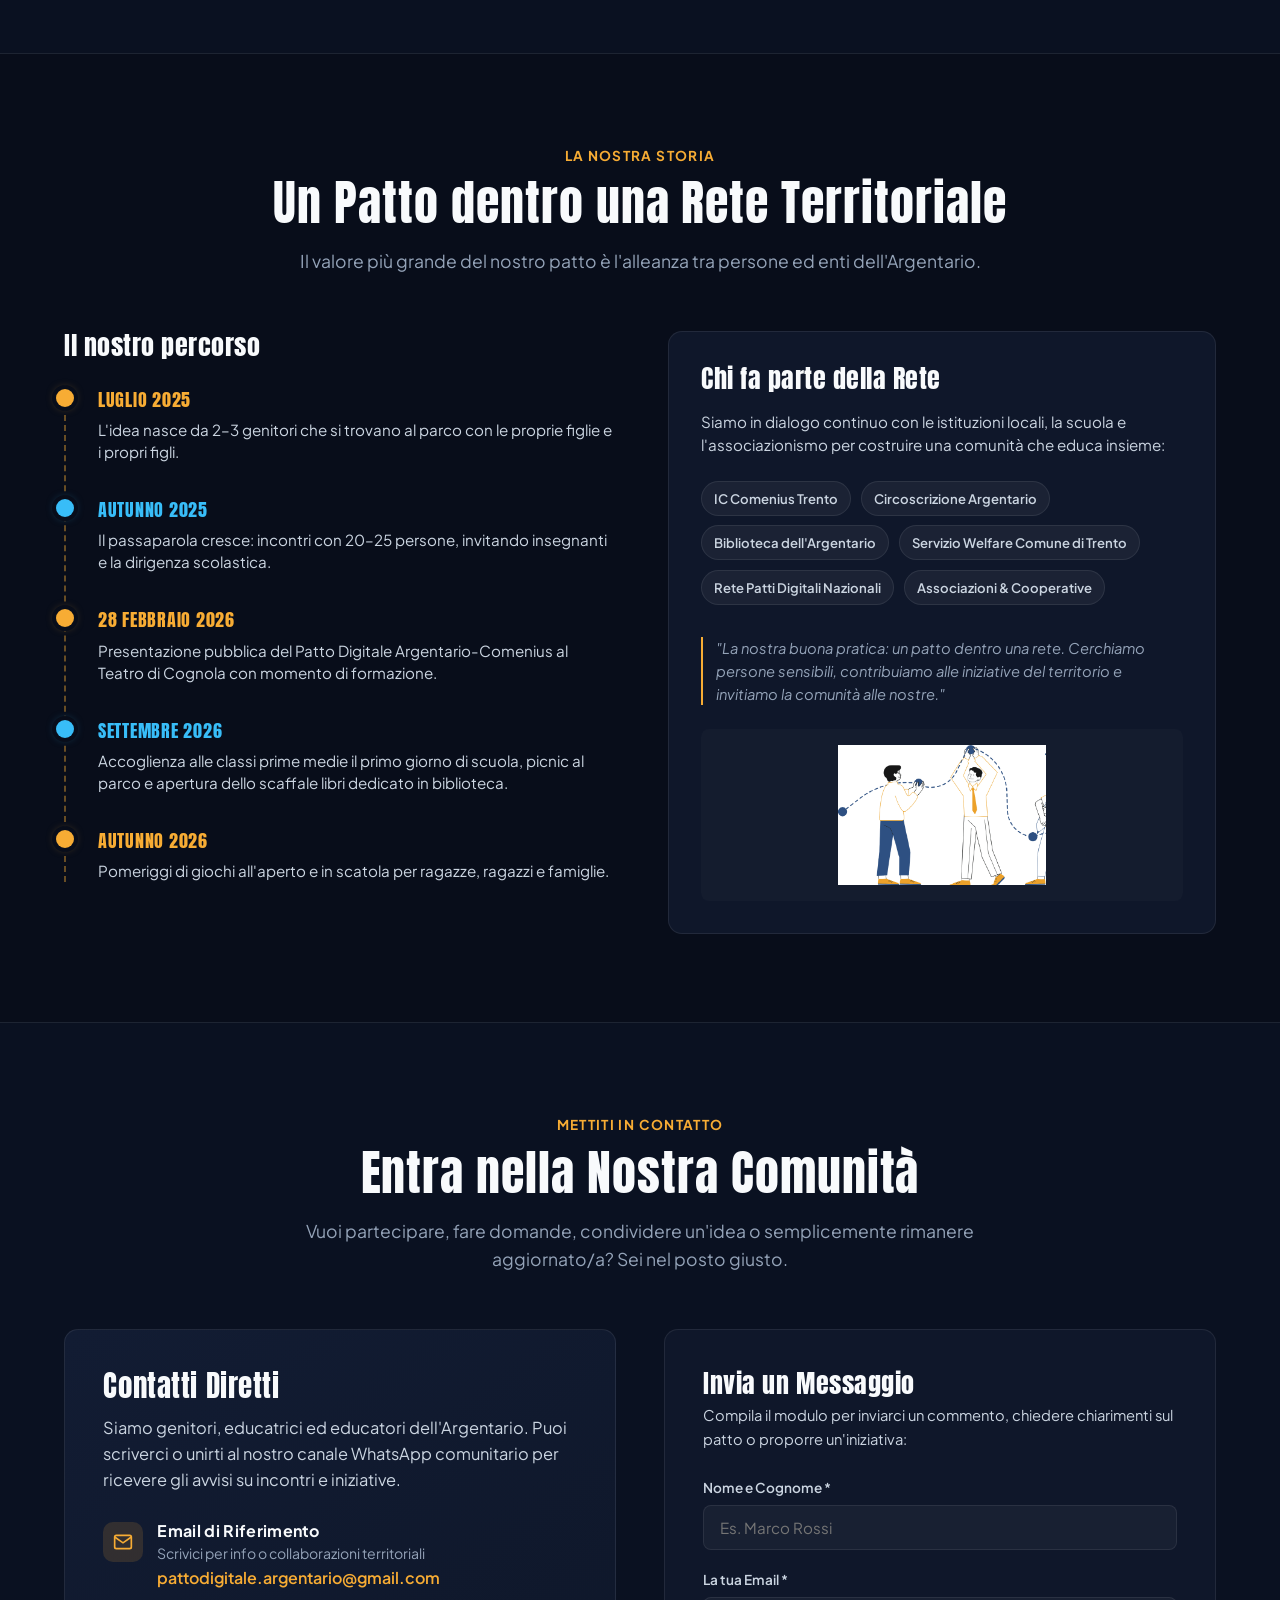
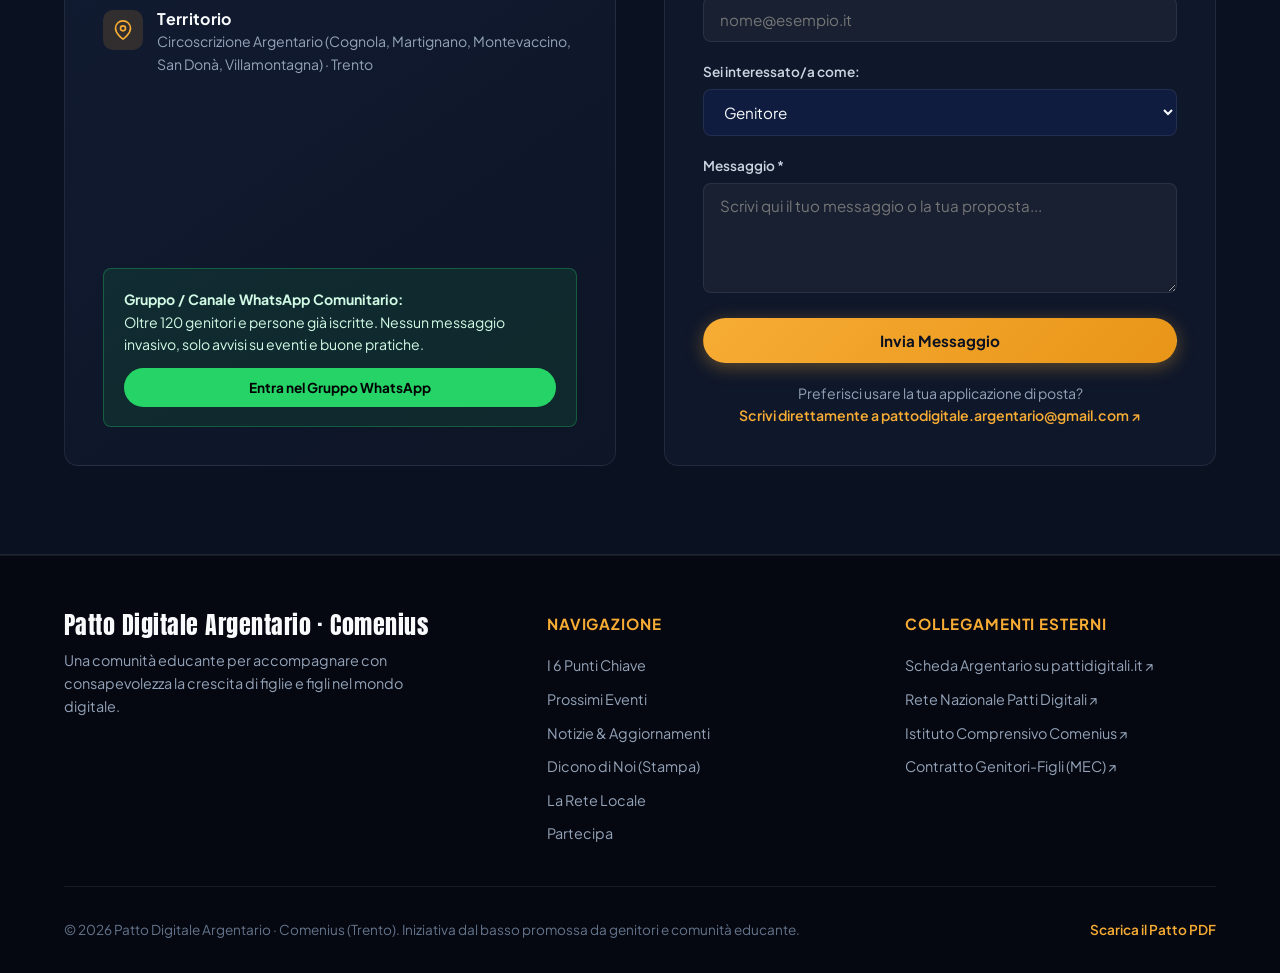
==== commit 5b2db0e1: "update" ====
--- a/index.html
+++ b/index.html
@@ -29,9 +29,6 @@
   <header class="site-nav">
     <div class="container nav-inner">
       <a href="#hero" class="nav-brand" aria-label="Home Patto Digitale Argentario">
-        <div class="nav-logo-badge">
-          <img src="assets/logo_patto.png" alt="Logo Patto Digitale Argentario" class="nav-logo-img">
-        </div>
         <div class="nav-brand-text">
           <span>ARGENTARIO</span>
           <span class="nav-brand-sub">Comenius · Trento</span>
@@ -40,24 +37,19 @@
 
       <nav>
         <ul class="nav-links" id="navLinks">
-          <li><a href="#patto">I 6 Punti del Patto</a></li>
+          <li><a href="#patto">I 6 Punti</a></li>
           <li><a href="#eventi">Prossimi Eventi</a></li>
+          <li><a href="#trentino">Eventi in Trentino</a></li>
           <li><a href="#news">News</a></li>
           <li><a href="#press">Dicono di noi</a></li>
           <li><a href="#territorio">La Rete</a></li>
-          <li><a href="#contatti">Partecipa</a></li>
+          <li><a href="#contatti" class="nav-link-cta">Partecipa</a></li>
         </ul>
       </nav>
 
-      <div class="nav-cta">
-        <a href="assets/patto-digitale-argentario-comenius.pdf" download class="btn btn-primary btn-sm">
-          <svg width="16" height="16" viewBox="0 0 24 24" fill="none" stroke="currentColor" stroke-width="2.5"><path d="M21 15v4a2 2 0 0 1-2 2H5a2 2 0 0 1-2-2v-4"></path><polyline points="7 10 12 15 17 10"></polyline><line x1="12" y1="15" x2="12" y2="3"></line></svg>
-          Scarica il Patto (PDF)
-        </a>
-        <button class="nav-toggle" id="navToggle" aria-label="Apri menu di navigazione" aria-expanded="false">
-          <svg width="24" height="24" viewBox="0 0 24 24" fill="none" stroke="currentColor" stroke-width="2"><path d="M4 6h16M4 12h16M4 18h16"/></svg>
-        </button>
-      </div>
+      <button class="nav-toggle" id="navToggle" aria-label="Apri menu di navigazione" aria-expanded="false">
+        <svg width="24" height="24" viewBox="0 0 24 24" fill="none" stroke="currentColor" stroke-width="2"><path d="M4 6h16M4 12h16M4 18h16"/></svg>
+      </button>
     </div>
   </header>
 
@@ -294,6 +286,217 @@
     </section>
 
     <!-- ============================================================
+         SEZIONE: EVENTI IN TRENTINO & RETE PROVINCIALE
+         ============================================================ -->
+    <section class="section" id="trentino">
+      <div class="container">
+        <div class="section-header">
+          <span class="section-kicker">Fare Rete Oltre i Nostri Confini</span>
+          <h2 class="section-title">Patti Digitali ed Eventi in Trentino</h2>
+          <p class="section-desc">
+            Sempre nello spirito di fare rete e condividere buone pratiche educative, ci stiamo coordinando a livello provinciale con le altre realtà del Trentino. Qui trovi i patti vicini e gli appuntamenti aperti a tutte e tutti.
+          </p>
+        </div>
+
+        <!-- Box Raccordo Rete Nazionale e Provinciale -->
+        <div class="trentino-intro-banner">
+          <div class="trentino-intro-text">
+            <h3>Un'alleanza che cresce in tutta la Provincia di Trento</h3>
+            <p>
+              I Patti Digitali di Comunità si stanno diffondendo in varie valli e circoscrizioni trentine. Puoi consultare la mappatura ufficiale completa di tutti i patti attivati e in avvio nella sezione <em>Trentino-Alto Adige / Trento</em> del portale nazionale.
+            </p>
+          </div>
+          <div>
+            <a href="https://pattidigitali.it/" target="_blank" rel="noopener noreferrer" class="btn btn-secondary" style="white-space: nowrap;">
+              Consulta la mappa su pattidigitali.it ↗
+            </a>
+          </div>
+        </div>
+
+        <!-- Griglia Mappa + Lista Patti Vicini -->
+        <div class="trentino-network-grid">
+          
+          <!-- Mappa Territoriale del Trentino -->
+          <div class="trentino-map-card">
+            <div class="trentino-map-header">
+              <span class="map-badge-status">Mappa Provinciale</span>
+              <h4>Territori ed Esperienze Vicine</h4>
+            </div>
+            
+            <div class="trentino-map-canvas" id="trentinoMapCanvas">
+              <!-- SVG Mappa del Trentino — Sagoma Geografica Ufficiale (ISTAT) -->
+              <svg viewBox="0 0 580 500" class="tn-svg-map" aria-label="Mappa dei Patti Digitali in Trentino">
+
+                <!-- Sagoma Geografica Reale del Trentino -->
+                <path d="M 268.8 441.3 L 260.9 454.7 L 237.8 440.7 L 229.1 446.9 L 222.6 441.6 L 215.0 454.3 L 207.7 459.5 L 209.0 448.8 L 197.1 462.9 L 188.3 455.5 L 193.1 450.1 L 164.8 440.5 L 172.7 418.0 L 179.0 412.7 L 174.8 405.9 L 179.9 394.4 L 158.5 381.4 L 146.7 383.5 L 140.3 378.9 L 134.7 385.2 L 127.6 379.0 L 113.8 380.4 L 100.2 384.1 L 95.1 399.2 L 57.8 406.1 L 55.4 397.3 L 61.5 391.4 L 47.4 385.4 L 47.7 363.7 L 43.0 358.2 L 49.4 338.9 L 41.2 328.2 L 41.9 315.3 L 30.0 310.7 L 31.9 296.3 L 41.1 289.1 L 40.6 272.6 L 63.0 243.7 L 62.5 229.5 L 69.0 218.3 L 60.7 207.5 L 75.7 179.7 L 67.3 160.0 L 73.3 151.1 L 68.2 138.8 L 51.9 130.9 L 53.2 124.7 L 60.6 124.9 L 69.5 113.7 L 83.0 113.1 L 91.6 101.6 L 87.1 94.1 L 88.4 79.0 L 109.6 77.8 L 130.9 60.6 L 137.7 60.2 L 150.0 81.5 L 170.9 84.8 L 179.0 77.9 L 189.5 80.3 L 210.4 61.1 L 220.6 64.7 L 233.1 79.6 L 243.7 82.2 L 239.9 59.8 L 230.5 46.4 L 247.0 37.6 L 249.4 52.3 L 263.0 61.9 L 283.0 48.9 L 291.2 57.6 L 294.5 72.0 L 289.4 89.9 L 292.4 103.6 L 289.4 119.0 L 284.6 122.6 L 288.7 131.3 L 274.6 156.6 L 266.4 160.6 L 277.6 171.9 L 288.3 174.3 L 281.8 176.5 L 278.6 184.5 L 289.7 192.1 L 323.8 172.8 L 325.6 161.6 L 335.0 153.0 L 342.1 169.3 L 355.5 169.7 L 342.4 152.5 L 351.2 151.0 L 357.8 139.9 L 375.0 135.1 L 382.8 120.6 L 408.8 128.9 L 412.6 112.2 L 425.7 107.8 L 434.4 67.1 L 442.4 61.6 L 436.4 53.5 L 465.0 46.3 L 474.6 50.7 L 487.7 47.9 L 497.8 37.0 L 501.3 40.6 L 503.7 48.8 L 498.5 64.0 L 521.1 67.9 L 524.3 82.1 L 511.3 85.8 L 507.2 95.2 L 506.2 119.6 L 500.9 114.3 L 485.2 123.5 L 505.0 141.1 L 508.3 149.2 L 503.0 159.8 L 508.1 167.1 L 523.3 162.8 L 525.7 175.8 L 538.4 177.7 L 531.7 189.8 L 542.0 202.5 L 549.9 202.3 L 545.9 216.7 L 538.3 213.9 L 535.1 227.4 L 524.9 241.7 L 454.5 254.6 L 454.9 267.8 L 461.5 277.8 L 447.9 283.1 L 453.3 286.9 L 448.1 292.5 L 456.0 306.7 L 451.4 317.9 L 420.9 316.4 L 417.3 297.8 L 394.4 295.1 L 372.4 310.5 L 347.3 309.2 L 350.2 326.8 L 341.9 328.9 L 338.8 345.8 L 322.1 333.1 L 323.2 341.5 L 307.5 340.3 L 306.4 358.5 L 300.1 360.1 L 301.1 371.9 L 283.6 393.4 L 288.4 408.4 L 278.5 406.5 L 280.0 430.8 L 268.8 441.3 Z" class="tn-map-outline" />
+
+                <!-- Fiume Adige (principale asse vallivo N-S da Salorno a Borghetto) -->
+                <path d="M 287 147 Q 275 170 263 192 T 257 227 Q 259 248 260 266 Q 255 290 250 311 Q 240 335 232 356 Q 220 380 212 400 L 198 440" class="tn-river-adige" />
+
+                <!-- Fiume Avisio (dalla Val di Fiemme e Cembra all'''Adige a Lavis) -->
+                <path d="M 390 157 Q 345 185 295 214 Q 276 220 257 227" class="tn-river-adige" style="opacity:0.38;" />
+
+                <!-- Fiume Noce (dalla Val di Sole e Non all'''Adige a Mezzolombardo) -->
+                <path d="M 135 150 Q 185 136 232 123 Q 242 160 252 195" class="tn-river-adige" style="opacity:0.38;" />
+
+                <!-- Fiume Brenta (da Caldonazzo lungo la Valsugana verso est) -->
+                <path d="M 305 291 Q 340 283 376 275 Q 410 285 450 295" class="tn-river-adige" style="opacity:0.38;" />
+
+                <!-- Fiume Sarca (dalle Giudicarie e Valle dei Laghi fino al Garda) -->
+                <path d="M 140 225 Q 180 250 218 277 Q 198 310 179 342 Q 170 358 172 368" class="tn-river-adige" style="opacity:0.38;" />
+
+                <!-- Laghi stilizzati -->
+                <!-- Lago di Garda (punta trentina a Riva del Garda) -->
+                <path d="M 168 368 C 166 385 168 402 172 418 C 176 405 180 390 181 372 Z" class="tn-lake" />
+                <!-- Lago di Caldonazzo (Valsugana) -->
+                <ellipse cx="305" cy="291" rx="6" ry="11" class="tn-lake" transform="rotate(-15 305 291)" />
+                <!-- Lago di Levico (Valsugana) -->
+                <ellipse cx="322" cy="296" rx="4" ry="8" class="tn-lake" transform="rotate(-15 322 296)" />
+                <!-- Lago di Santa Giustina (Val di Non) -->
+                <ellipse cx="232" cy="123" rx="5" ry="10" class="tn-lake" transform="rotate(-20 232 123)" />
+                <!-- Lago di Molveno -->
+                <ellipse cx="205" cy="232" rx="4" ry="8" class="tn-lake" />
+
+                <!-- Legenda Patti (in basso a destra, fuori dai confini) -->
+                <g class="map-legend">
+                  <rect x="400" y="415" width="165" height="72" rx="6"
+                        fill="rgba(8,13,26,0.85)" stroke="rgba(56,189,248,0.22)" stroke-width="1"/>
+                  <circle cx="416" cy="433" r="6" class="pin-circle active" />
+                  <text x="428" y="437" class="pin-label our-label" style="font-size:9px;">Il nostro patto</text>
+                  <circle cx="416" cy="451" r="6" class="pin-circle" />
+                  <text x="428" y="455" class="pin-label" style="font-size:9px;">Patto Attivo</text>
+                  <circle cx="416" cy="469" r="6" class="pin-circle starting" />
+                  <text x="428" y="473" class="pin-label starting-label" style="font-size:9px;">In Avvio</text>
+                </g>
+
+                <!-- Orientamento -->
+                <text x="275" y="24" class="pin-label" style="font-size:8px;fill:var(--text-dim);text-anchor:middle;">▲ NORD</text>
+                <text x="275" y="492" class="pin-label" style="font-size:8px;fill:var(--text-dim);text-anchor:middle;">▼ SUD</text>
+
+                <!-- ======== PIN PATTI DIGITALI (Coordinate GPS Geocodificate) ======== -->
+
+                <!-- 1. Val di Fiemme — Cavalese -->
+                <g class="tn-pin" id="pin-patto-fiemme" onclick="selectPact('''patto-fiemme''')">
+                  <circle cx="390" cy="157" r="9" class="pin-circle" />
+                  <circle cx="390" cy="157" r="4" class="pin-dot" />
+                  <text x="404" y="153" class="pin-label">Val di Fiemme</text>
+                </g>
+
+                <!-- 2. Rotaliana Königsberg — Mezzolombardo -->
+                <g class="tn-pin" id="pin-patto-rotaliana" onclick="selectPact('''patto-rotaliana''')">
+                  <circle cx="252" cy="195" r="9" class="pin-circle" />
+                  <circle cx="252" cy="195" r="4" class="pin-dot" />
+                  <text x="238" y="191" class="pin-label" style="text-anchor: end;">Rotaliana Königsberg</text>
+                </g>
+
+                <!-- 3. Valle di Cembra — Cembra (Con Evento!) -->
+                <g class="tn-pin" id="pin-patto-cembra" onclick="selectPact('''patto-cembra''')">
+                  <circle cx="295" cy="214" r="12" class="pin-circle pulse" />
+                  <circle cx="295" cy="214" r="5" class="pin-dot highlight" />
+                  <text x="310" y="209" class="pin-label bold">Val di Cembra (Evento!)</text>
+                </g>
+
+                <!-- 4. Gardolo e Meano — Trento Nord -->
+                <g class="tn-pin" id="pin-patto-gardolo-meano" onclick="selectPact('''patto-gardolo-meano''')">
+                  <circle cx="257" cy="245" r="9" class="pin-circle" />
+                  <circle cx="257" cy="245" r="4" class="pin-dot" />
+                  <text x="244" y="241" class="pin-label" style="text-anchor: end;">Gardolo &amp; Meano</text>
+                </g>
+
+                <!-- 5. Argentario · Comenius — Cognola (Il Nostro Patto!) -->
+                <g class="tn-pin our-pact" id="pin-patto-argentario" onclick="selectPact('''patto-argentario''')">
+                  <circle cx="269" cy="262" r="14" class="pin-circle active" />
+                  <circle cx="269" cy="262" r="6" class="pin-dot active" />
+                  <text x="286" y="258" class="pin-label our-label">Argentario · Comenius</text>
+                </g>
+
+                <!-- 6. Trento 4 — Madonna Bianca / Clarina -->
+                <g class="tn-pin" id="pin-patto-trento4" onclick="selectPact('''patto-trento4''')">
+                  <circle cx="262" cy="280" r="9" class="pin-circle" />
+                  <circle cx="262" cy="280" r="4" class="pin-dot" />
+                  <text x="249" y="285" class="pin-label" style="text-anchor: end;">Trento 4 (Sud)</text>
+                </g>
+
+                <!-- 7. Pergine Valsugana -->
+                <g class="tn-pin" id="pin-patto-pergine" onclick="selectPact('''patto-pergine''')">
+                  <circle cx="301" cy="270" r="9" class="pin-circle" />
+                  <circle cx="301" cy="270" r="4" class="pin-dot" />
+                  <text x="314" y="266" class="pin-label">Pergine Valsugana</text>
+                </g>
+
+                <!-- 8. Marzola — Collina Est / Vigolana (In Avvio) -->
+                <g class="tn-pin starting-pin" id="pin-patto-marzola" onclick="selectPact('''patto-marzola''')">
+                  <circle cx="276" cy="288" r="9" class="pin-circle starting" />
+                  <circle cx="276" cy="288" r="4" class="pin-dot starting" />
+                  <text x="289" y="292" class="pin-label starting-label">Marzola (In avvio)</text>
+                </g>
+
+                <!-- 9. Valle dei Laghi — Vezzano -->
+                <g class="tn-pin" id="pin-patto-laghi" onclick="selectPact('''patto-laghi''')">
+                  <circle cx="218" cy="277" r="9" class="pin-circle" />
+                  <circle cx="218" cy="277" r="4" class="pin-dot" />
+                  <text x="205" y="280" class="pin-label" style="text-anchor: end;">Valle dei Laghi</text>
+                </g>
+
+                <!-- 10. Bassa Valsugana e Tesino — Borgo Valsugana -->
+                <g class="tn-pin" id="pin-patto-bassavalsugana" onclick="selectPact('''patto-bassavalsugana''')">
+                  <circle cx="376" cy="275" r="9" class="pin-circle" />
+                  <circle cx="376" cy="275" r="4" class="pin-dot" />
+                  <text x="389" y="271" class="pin-label">Bassa Valsugana &amp; Tesino</text>
+                </g>
+
+                <!-- 11. Rovereto — Vallagarina -->
+                <g class="tn-pin" id="pin-patto-rovereto" onclick="selectPact('''patto-rovereto''')">
+                  <circle cx="233" cy="356" r="10" class="pin-circle" />
+                  <circle cx="233" cy="356" r="4" class="pin-dot" />
+                  <text x="248" y="352" class="pin-label">Rovereto</text>
+                </g>
+
+                <!-- 12. Alto Garda — Arco e Riva del Garda -->
+                <g class="tn-pin" id="pin-patto-altogarda" onclick="selectPact('''patto-altogarda''')">
+                  <circle cx="179" cy="342" r="10" class="pin-circle" />
+                  <circle cx="179" cy="342" r="4" class="pin-dot" />
+                  <text x="165" y="345" class="pin-label" style="text-anchor: end;">Alto Garda (Arco/Riva)</text>
+                </g>
+
+              </svg>
+              <div class="map-hint">Tocca o clicca sui punti per visualizzare i dettagli del patto</div>
+            </div>
+          </div>
+
+          <!-- Card Lista Patti del Territorio -->
+          <div class="trentino-pacts-card">
+            <div class="trentino-pacts-header">
+              <span class="map-badge-status" style="background: rgba(247,172,52,0.15); color: var(--amber); border-color: rgba(247,172,52,0.3);">Comunità Attive</span>
+              <h4>I 12 Patti in Trentino</h4>
+            </div>
+            <div class="trentino-pacts-list" id="trentinoPactsContainer">
+              <!-- Popolato dinamicamente da app.js -->
+            </div>
+          </div>
+
+        </div>
+
+        <!-- Sottosezione: Prossimi Eventi nel Trentino -->
+        <div class="trentino-events-block" style="margin-top: 4rem; padding-top: 3rem; border-top: 1px solid var(--border-glass);">
+          <div class="trentino-events-header" style="text-align: center; max-width: 680px; margin: 0 auto 2.5rem;">
+            <span class="section-kicker" style="margin-bottom: 0.5rem;">Appuntamenti sul Territorio Provinciale</span>
+            <h3 style="font-size: 2.1rem; color: var(--text-primary); margin-bottom: 0.75rem;">Eventi nel Trentino</h3>
+            <p style="color: var(--text-secondary); font-size: 1.05rem; line-height: 1.6; margin: 0 auto;">
+              Incontri, spettacoli teatrali e laboratori organizzati dagli altri patti e comunità del Trentino.
+            </p>
+          </div>
+
+          <!-- Cards Prossimi Eventi Trentino -->
+          <div class="events-list" id="trentinoEventsContainer">
+            <!-- Popolato dinamicamente da app.js -->
+          </div>
+        </div>
+
+      </div>
+    </section>
+
+    <!-- ============================================================
          SEZIONE: NOTIZIE & AGGIORNAMENTI
          ============================================================ -->
     <section class="section section-alt" id="news">
@@ -491,7 +694,7 @@
             <h3>Invia un Messaggio</h3>
             <p>Compila il modulo per inviarci un commento, chiedere chiarimenti sul patto o proporre un'iniziativa:</p>
 
-            <form name="contatti" method="POST" action="/grazie.html" data-netlify="true" netlify>
+            <form name="contatti" method="POST" action="/grazie" data-netlify="true">
               <input type="hidden" name="form-name" value="contatti">
 
               <div class="form-group">
--- a/styles.css
+++ b/styles.css
@@ -112,7 +112,7 @@
   position: sticky;
   top: 0;
   z-index: 100;
-  background: var(--bg-glass);
+  background: rgba(8, 13, 26, 0.88);
   backdrop-filter: blur(16px);
   -webkit-backdrop-filter: blur(16px);
   border-bottom: 1px solid var(--border-glass);
@@ -123,36 +123,21 @@
   display: flex;
   align-items: center;
   justify-content: space-between;
-  height: 74px;
+  height: 68px;
 }
 
 .nav-brand {
   display: flex;
   align-items: center;
-  gap: 12px;
+  gap: 8px;
   text-decoration: none;
-}
-
-.nav-logo-badge {
-  background: rgba(255, 255, 255, 0.95);
-  padding: 6px 12px;
-  border-radius: var(--radius-sm);
-  display: flex;
-  align-items: center;
-  box-shadow: 0 2px 8px rgba(0, 0, 0, 0.25);
-}
-
-.nav-logo-img {
-  height: 28px;
-  width: auto;
-  display: block;
 }
 
 .nav-brand-text {
   font-family: var(--font-heading);
-  font-size: 1.35rem;
-  color: var(--text-primary);
-  letter-spacing: 0.03em;
+  font-size: 1.45rem;
+  color: var(--text-primary);
+  letter-spacing: 0.04em;
   display: flex;
   flex-direction: column;
   line-height: 1;
@@ -171,16 +156,17 @@
 .nav-links {
   display: flex;
   align-items: center;
-  gap: 1.8rem;
+  gap: 1.6rem;
   list-style: none;
 }
 
 .nav-links a {
   color: var(--text-secondary);
   font-weight: 500;
-  font-size: 0.95rem;
+  font-size: 0.92rem;
   padding: 6px 0;
   position: relative;
+  white-space: nowrap;
 }
 
 .nav-links a::after {
@@ -202,10 +188,24 @@
   width: 100%;
 }
 
-.nav-cta {
-  display: flex;
-  align-items: center;
-  gap: 12px;
+.nav-links a.nav-link-cta {
+  background: var(--amber-soft);
+  color: var(--amber);
+  border: 1px solid rgba(247, 172, 52, 0.35);
+  padding: 6px 16px;
+  border-radius: var(--radius-pill);
+  font-weight: 600;
+  transition: var(--transition);
+}
+
+.nav-links a.nav-link-cta:hover {
+  background: var(--amber);
+  color: #080d1a;
+  border-color: var(--amber);
+}
+
+.nav-links a.nav-link-cta::after {
+  display: none;
 }
 
 /* Pulsante Hamburger Mobile */
@@ -216,7 +216,14 @@
   color: var(--text-primary);
   font-size: 1.6rem;
   cursor: pointer;
-  padding: 4px;
+  padding: 6px;
+  border-radius: var(--radius-sm);
+  transition: var(--transition);
+}
+
+.nav-toggle:hover {
+  color: var(--amber);
+  background: rgba(255, 255, 255, 0.05);
 }
 
 /* ============================================================
@@ -1185,6 +1192,47 @@
 /* ============================================================
    RESPONSIVE (MOBILE & TABLET)
    ============================================================ */
+
+/* Responsive Navbar: sotto i 880px passa al menu drawer / hamburger */
+@media (max-width: 880px) {
+  .nav-toggle {
+    display: flex;
+    align-items: center;
+    justify-content: center;
+  }
+
+  .nav-links {
+    position: fixed;
+    top: 68px;
+    left: 0;
+    right: 0;
+    background: var(--bg-card);
+    border-bottom: 1px solid var(--border-glass);
+    flex-direction: column;
+    padding: 1.8rem 2rem;
+    gap: 1.2rem;
+    display: none;
+    z-index: 99;
+    box-shadow: 0 16px 36px rgba(0, 0, 0, 0.6);
+  }
+
+  .nav-links.active {
+    display: flex;
+  }
+
+  .nav-links a {
+    font-size: 1.05rem;
+    padding: 8px 0;
+    width: 100%;
+  }
+
+  .nav-links a.nav-link-cta {
+    text-align: center;
+    padding: 10px;
+    margin-top: 0.5rem;
+  }
+}
+
 @media (max-width: 992px) {
   .hero-grid,
   .story-grid,
@@ -1206,31 +1254,6 @@
 }
 
 @media (max-width: 768px) {
-  .nav-toggle {
-    display: block;
-  }
-
-  .nav-links {
-    position: fixed;
-    top: 74px;
-    left: 0;
-    right: 0;
-    background: var(--bg-card);
-    border-bottom: 1px solid var(--border-glass);
-    flex-direction: column;
-    padding: 1.8rem;
-    gap: 1.2rem;
-    display: none;
-  }
-
-  .nav-links.active {
-    display: flex;
-  }
-
-  .nav-cta .btn {
-    display: none;
-  }
-
   .hero-stats {
     grid-template-columns: 1fr;
     gap: 1rem;
@@ -1296,6 +1319,24 @@
   background: rgba(247, 172, 52, 0.18);
   color: var(--amber);
   border: 1px solid rgba(247, 172, 52, 0.3);
+}
+
+.loc-badge.cembra {
+  background: rgba(236, 72, 153, 0.18);
+  color: #f472b6;
+  border: 1px solid rgba(244, 114, 182, 0.35);
+}
+
+.loc-badge.rotaliana {
+  background: rgba(168, 85, 247, 0.18);
+  color: #c084fc;
+  border: 1px solid rgba(192, 132, 252, 0.35);
+}
+
+.loc-badge.rovereto {
+  background: rgba(245, 158, 11, 0.18);
+  color: #fbbf24;
+  border: 1px solid rgba(251, 191, 36, 0.35);
 }
 
 .zoom-box {
@@ -1713,4 +1754,347 @@
   line-height: 1;
 }
 
-
+/* ============================================================
+   SEZIONE EVENTI IN TRENTINO & MAPPA RETE PROVINCIALE
+   ============================================================ */
+.trentino-intro-banner {
+  background: linear-gradient(135deg, rgba(56, 189, 248, 0.08) 0%, rgba(28, 79, 124, 0.28) 100%);
+  border: 1px solid rgba(56, 189, 248, 0.3);
+  border-radius: var(--radius-lg);
+  padding: 2rem 2.5rem;
+  margin-bottom: 2.5rem;
+  display: flex;
+  align-items: center;
+  justify-content: space-between;
+  gap: 2rem;
+  box-shadow: 0 10px 30px rgba(0, 0, 0, 0.3);
+}
+
+.trentino-intro-text h3 {
+  font-size: 1.45rem;
+  color: var(--sky);
+  margin-bottom: 0.4rem;
+}
+
+.trentino-intro-text p {
+  font-size: 0.98rem;
+  color: var(--text-secondary);
+  line-height: 1.5;
+  max-width: 660px;
+}
+
+#trentino .container {
+  max-width: 1360px;
+}
+
+.trentino-network-grid {
+  display: grid;
+  grid-template-columns: 1fr 1.05fr;
+  gap: 2rem;
+  align-items: stretch;
+  width: 100%;
+}
+
+/* Mappa Card & Patti Card */
+.trentino-map-card,
+.trentino-pacts-card {
+  background: var(--bg-card);
+  border: 1px solid var(--border-glass);
+  border-radius: var(--radius-md);
+  padding: 1.8rem;
+  display: flex;
+  flex-direction: column;
+  box-shadow: var(--shadow-md);
+}
+
+.trentino-map-header,
+.trentino-pacts-header {
+  display: flex;
+  align-items: center;
+  justify-content: space-between;
+  margin-bottom: 1.2rem;
+  border-bottom: 1px solid var(--border-glass);
+  padding-bottom: 0.8rem;
+}
+
+.trentino-map-header h4,
+.trentino-pacts-header h4 {
+  font-size: 1.15rem;
+  color: var(--text-primary);
+  margin: 0;
+}
+
+.map-badge-status {
+  font-size: 0.72rem;
+  font-weight: 700;
+  text-transform: uppercase;
+  letter-spacing: 0.06em;
+  background: rgba(56, 189, 248, 0.15);
+  color: var(--sky);
+  padding: 3px 10px;
+  border-radius: var(--radius-pill);
+  border: 1px solid rgba(56, 189, 248, 0.3);
+}
+
+.trentino-map-canvas {
+  flex: 1;
+  display: flex;
+  flex-direction: column;
+  align-items: center;
+  justify-content: center;
+  position: relative;
+  min-height: 480px;
+  background: rgba(11, 19, 41, 0.5);
+  border-radius: var(--radius-sm);
+  padding: 1.2rem;
+  border: 1px solid rgba(255, 255, 255, 0.03);
+}
+
+.tn-svg-map {
+  width: 100%;
+  max-width: 500px;
+  height: auto;
+  overflow: visible;
+}
+
+.tn-map-outline {
+  fill: rgba(28, 79, 124, 0.22);
+  stroke: rgba(56, 189, 248, 0.35);
+  stroke-width: 2;
+  stroke-linejoin: round;
+  filter: drop-shadow(0 0 12px rgba(56, 189, 248, 0.1));
+}
+
+.tn-river-adige {
+  fill: none;
+  stroke: rgba(56, 189, 248, 0.4);
+  stroke-width: 2.5;
+  stroke-dasharray: 4, 3;
+}
+
+.tn-lake {
+  fill: rgba(56, 189, 248, 0.25);
+  stroke: rgba(56, 189, 248, 0.5);
+  stroke-width: 1.2;
+}
+
+/* Pins Mappa */
+.tn-pin {
+  cursor: pointer;
+  transition: transform 0.2s ease;
+}
+
+.tn-pin:hover {
+  transform: scale(1.15);
+}
+
+.tn-pin.active-pin .pin-circle {
+  fill: rgba(247, 172, 52, 0.45);
+  stroke: var(--amber);
+  stroke-width: 3;
+}
+
+.tn-pin.active-pin .pin-dot {
+  fill: var(--amber);
+  r: 7;
+}
+
+.tn-pin.active-pin .pin-label {
+  fill: var(--amber);
+  font-weight: 700;
+}
+
+.pin-circle {
+  fill: rgba(56, 189, 248, 0.25);
+  stroke: var(--sky);
+  stroke-width: 1.5;
+  transition: all 0.25s ease;
+}
+
+.pin-dot {
+  fill: var(--sky);
+  transition: all 0.25s ease;
+}
+
+.pin-circle.starting {
+  fill: rgba(148, 163, 184, 0.15);
+  stroke: #94a3b8;
+  stroke-dasharray: 3, 2;
+}
+
+.pin-dot.starting {
+  fill: #94a3b8;
+}
+
+.pin-label.starting-label {
+  fill: #94a3b8;
+  font-style: italic;
+}
+
+.pin-label {
+  font-family: var(--font-main);
+  font-size: 11px;
+  font-weight: 600;
+  fill: var(--text-secondary);
+  pointer-events: none;
+}
+
+.pin-label.bold {
+  font-weight: 700;
+  fill: #f472b6;
+}
+
+.pin-dot.highlight {
+  fill: #f472b6;
+}
+
+.pin-circle.active {
+  fill: rgba(247, 172, 52, 0.35);
+  stroke: var(--amber);
+  stroke-width: 2;
+}
+
+.pin-dot.active {
+  fill: var(--amber);
+}
+
+.pin-label.our-label {
+  font-weight: 800;
+  fill: var(--amber);
+  font-size: 12px;
+}
+
+.pulse {
+  animation: mapPulse 2s infinite ease-in-out;
+}
+
+@keyframes mapPulse {
+  0% { r: 10px; opacity: 0.9; }
+  50% { r: 16px; opacity: 0.35; stroke-width: 2.5; }
+  100% { r: 10px; opacity: 0.9; }
+}
+
+.map-hint {
+  font-size: 0.8rem;
+  color: var(--text-dim);
+  text-align: center;
+  margin-top: 0.8rem;
+  font-style: italic;
+}
+
+/* Lista Patti */
+.trentino-pacts-list {
+  display: grid;
+  grid-template-columns: repeat(auto-fill, minmax(230px, 1fr));
+  gap: 0.75rem;
+  align-content: start;
+}
+
+.pact-item-card {
+  background: var(--bg-card);
+  border: 1px solid var(--border-glass);
+  border-radius: var(--radius-sm);
+  padding: 0.85rem 1.1rem;
+  transition: all 0.25s ease;
+  cursor: pointer;
+  position: relative;
+  display: flex;
+  flex-direction: column;
+  justify-content: center;
+}
+
+.pact-item-card:hover,
+.pact-item-card.selected {
+  border-color: var(--sky);
+  background: rgba(28, 79, 124, 0.25);
+  transform: translateY(-2px);
+  box-shadow: 0 4px 18px rgba(0, 0, 0, 0.3);
+}
+
+.pact-item-card.is-our-pact {
+  border-color: rgba(247, 172, 52, 0.45);
+  background: rgba(247, 172, 52, 0.06);
+}
+
+.pact-item-card.is-our-pact:hover,
+.pact-item-card.is-our-pact.selected {
+  border-color: var(--amber);
+  background: rgba(247, 172, 52, 0.14);
+}
+
+.pact-item-top {
+  display: flex;
+  align-items: center;
+  justify-content: space-between;
+  gap: 0.4rem;
+  margin-bottom: 0.25rem;
+}
+
+.pact-item-name {
+  font-family: var(--font-heading);
+  font-size: 1.08rem;
+  color: var(--text-primary);
+  margin: 0;
+  line-height: 1.2;
+}
+
+.pact-status-pill {
+  font-size: 0.68rem;
+  font-weight: 700;
+  text-transform: uppercase;
+  letter-spacing: 0.05em;
+  padding: 2px 7px;
+  border-radius: var(--radius-pill);
+  white-space: nowrap;
+}
+
+.pact-status-pill.active {
+  background: rgba(16, 185, 129, 0.15);
+  color: #34d399;
+  border: 1px solid rgba(52, 211, 153, 0.3);
+}
+
+.pact-status-pill.starting {
+  background: rgba(56, 189, 248, 0.15);
+  color: #38bdf8;
+  border: 1px solid rgba(56, 189, 248, 0.3);
+}
+
+.pact-item-area {
+  font-size: 0.8rem;
+  color: var(--text-dim);
+  margin: 0;
+  line-height: 1.35;
+}
+
+.pact-item-desc {
+  display: none !important;
+}
+
+@media (max-width: 992px) {
+  .trentino-network-grid {
+    grid-template-columns: 1fr;
+  }
+  .trentino-intro-banner {
+    flex-direction: column;
+    text-align: center;
+    padding: 2rem 1.5rem;
+  }
+}
+
+/* Griglia Card Eventi Trentino — card stessa larghezza delle altre, centrata se ce n'è una sola */
+#trentinoEventsContainer {
+  display: grid;
+  grid-template-columns: repeat(auto-fill, minmax(330px, 420px));
+  justify-content: center;
+  gap: 1.8rem;
+}
+
+/* Legenda mappa SVG */
+.map-legend {
+  pointer-events: none;
+}
+
+
+
+
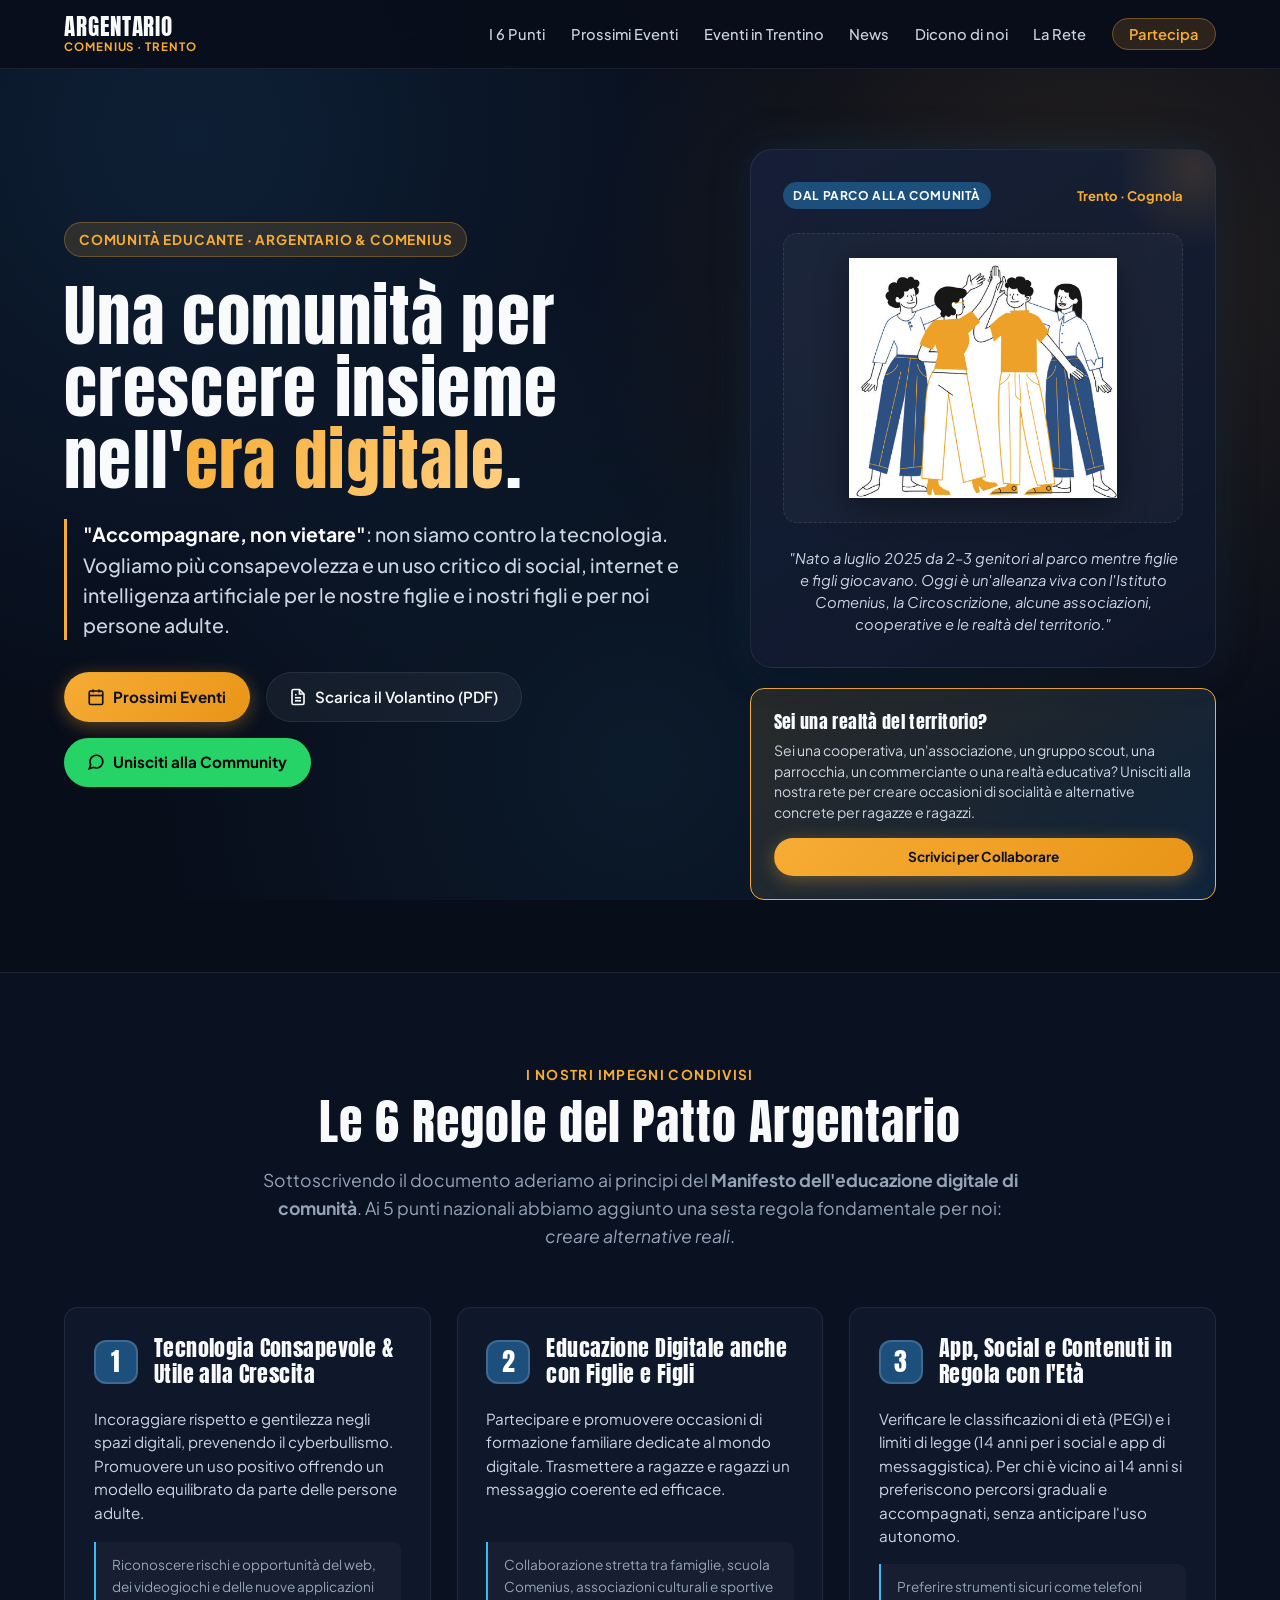
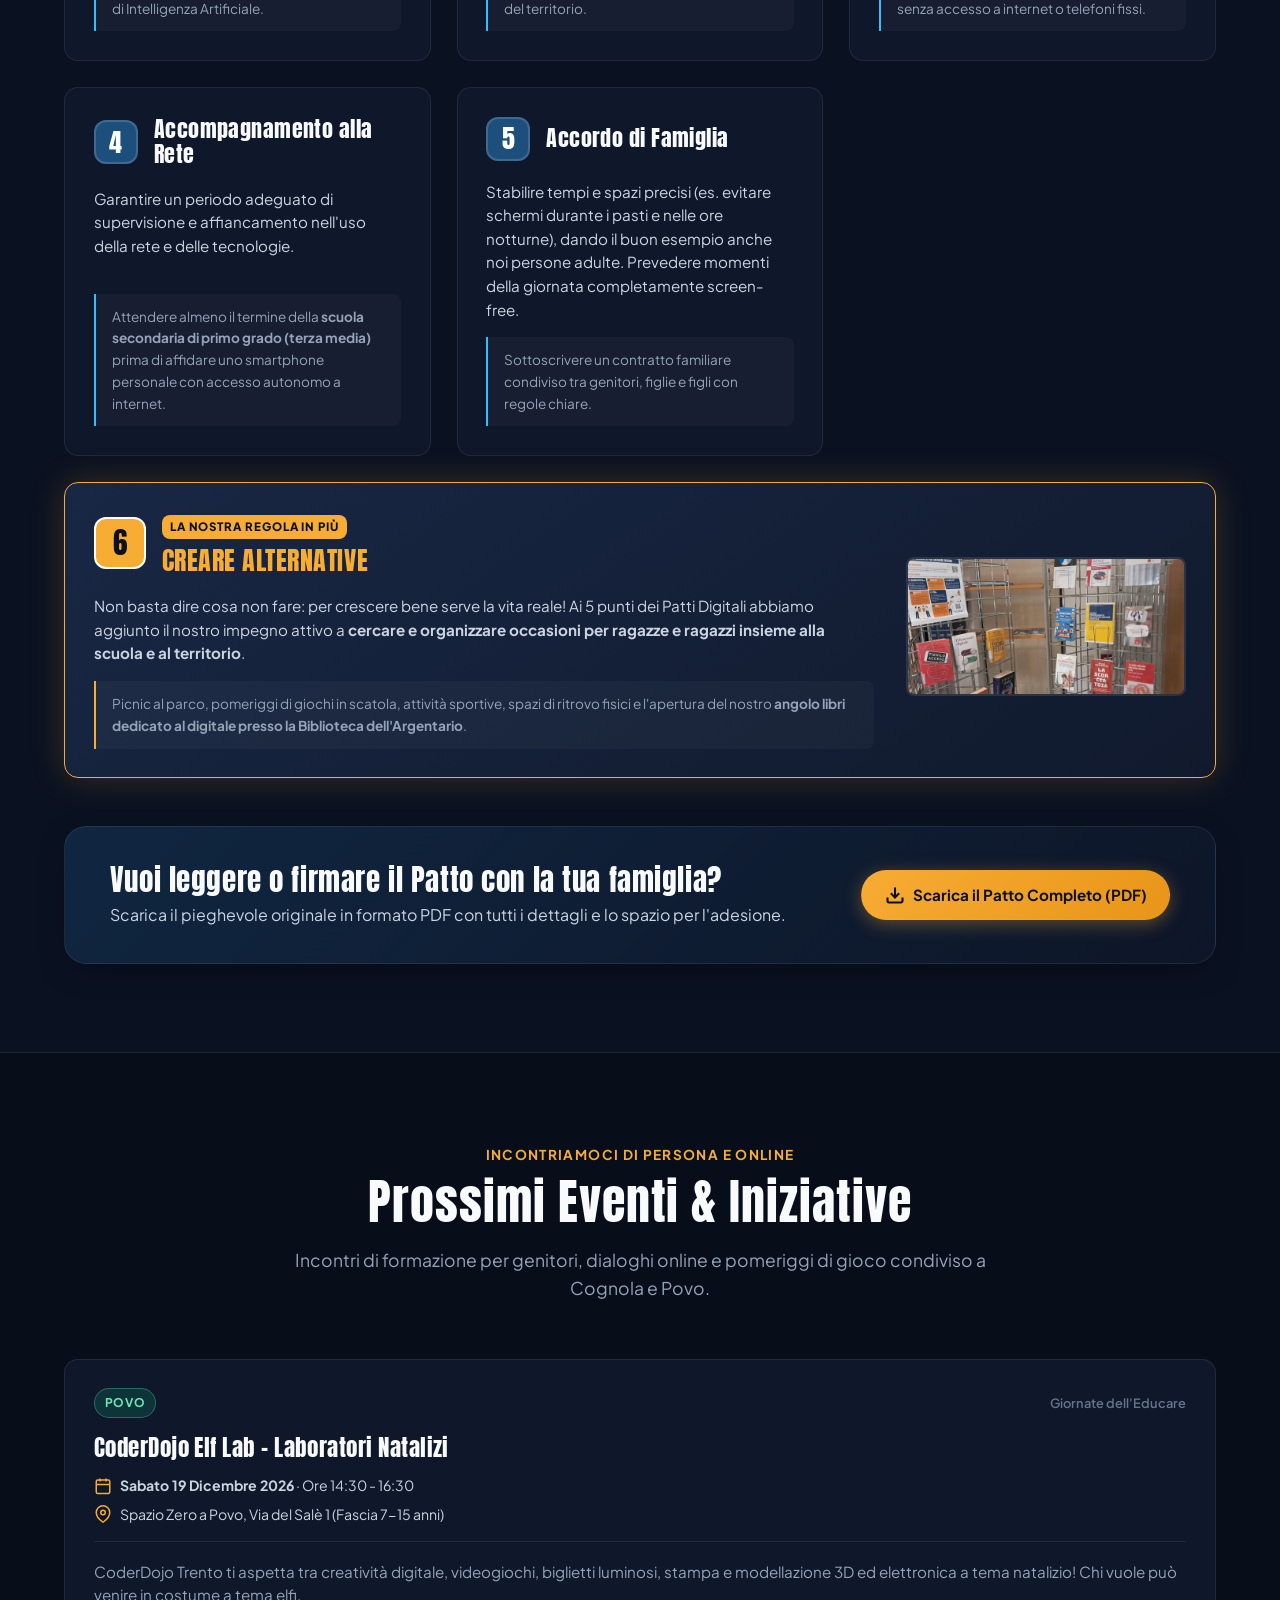
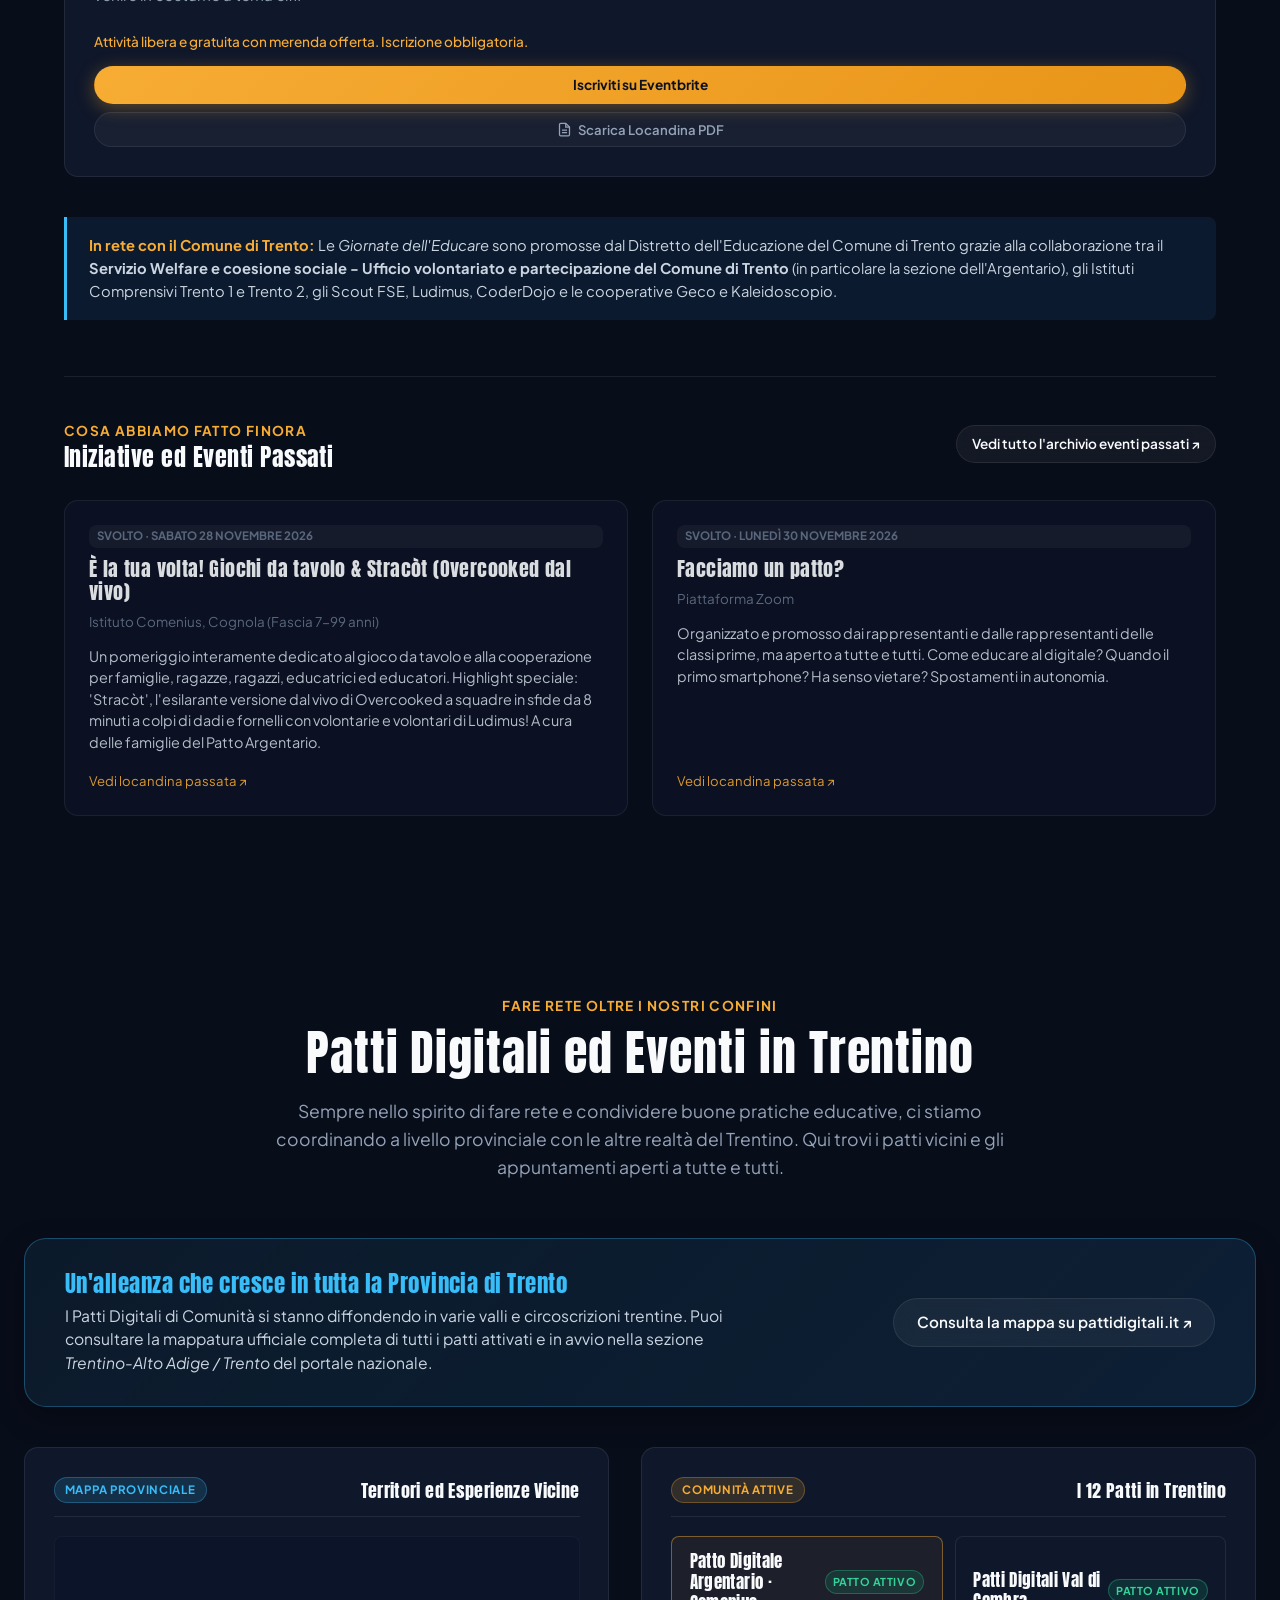
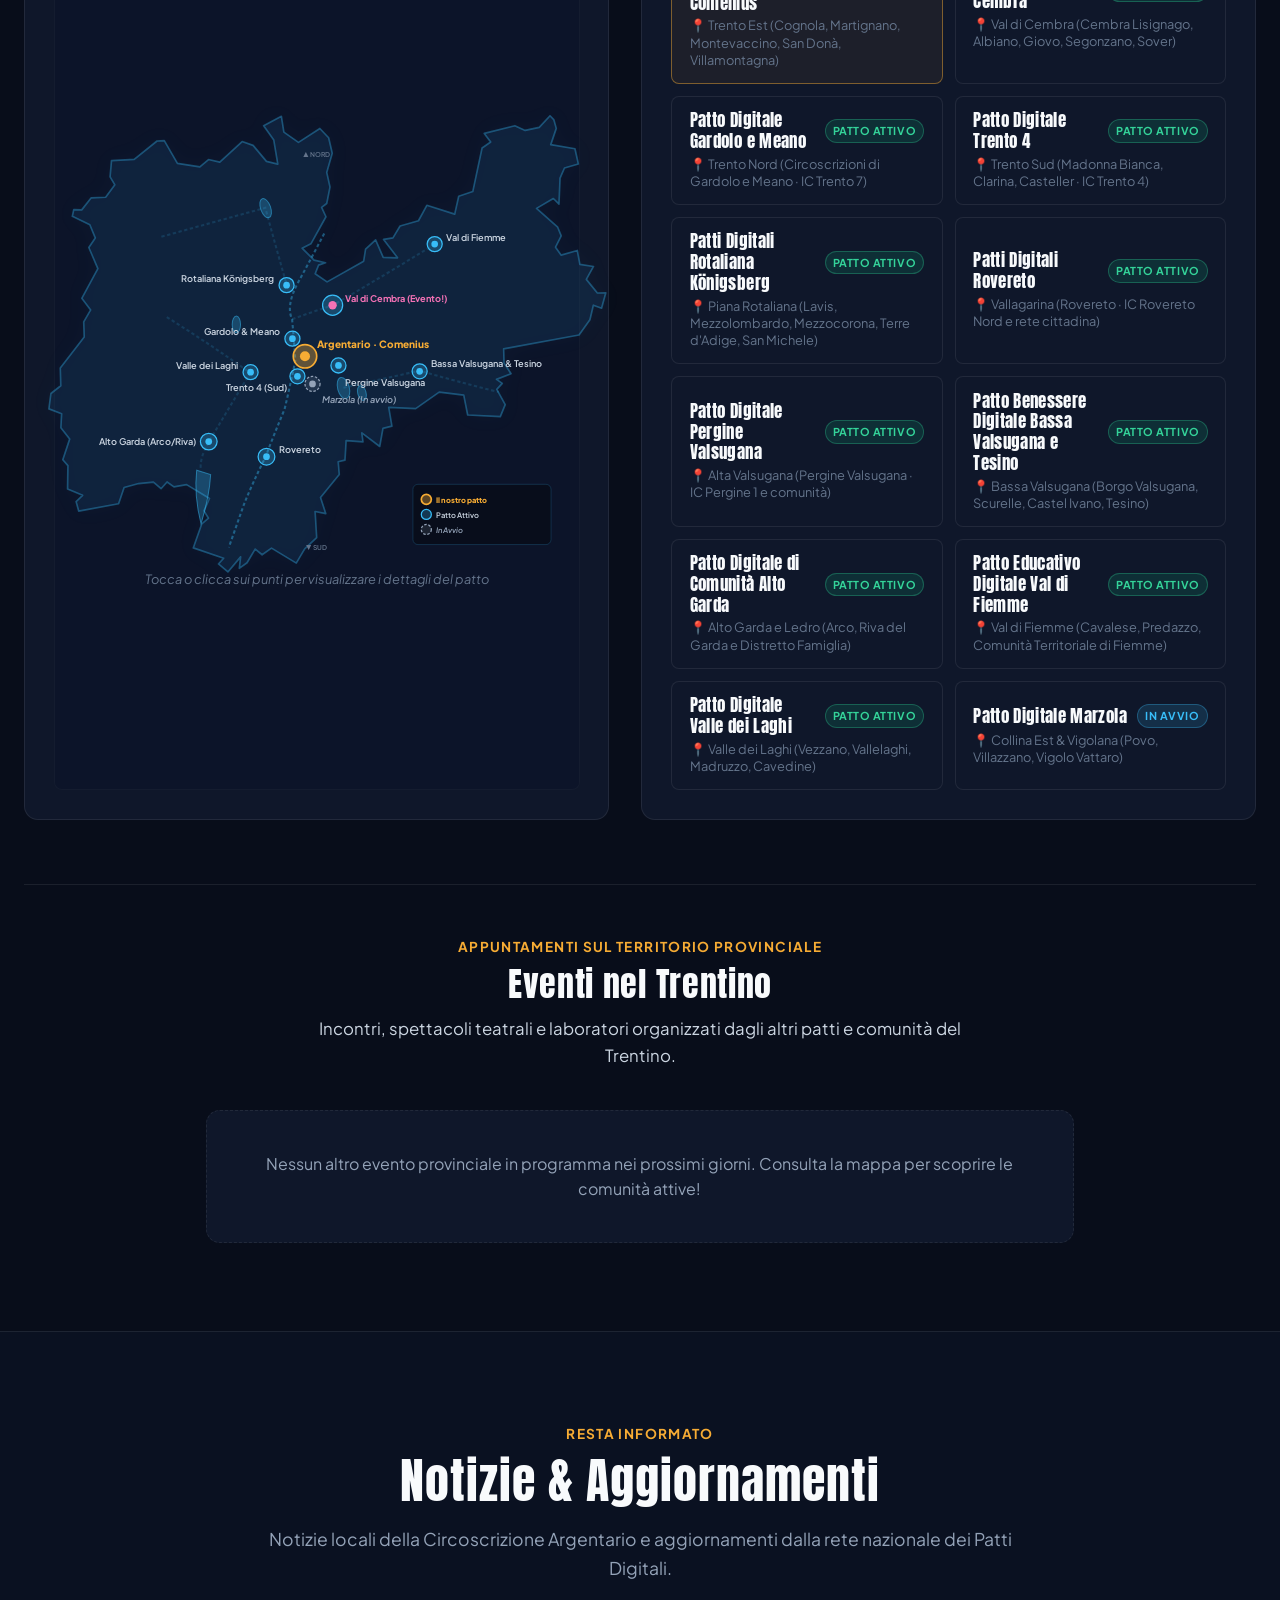
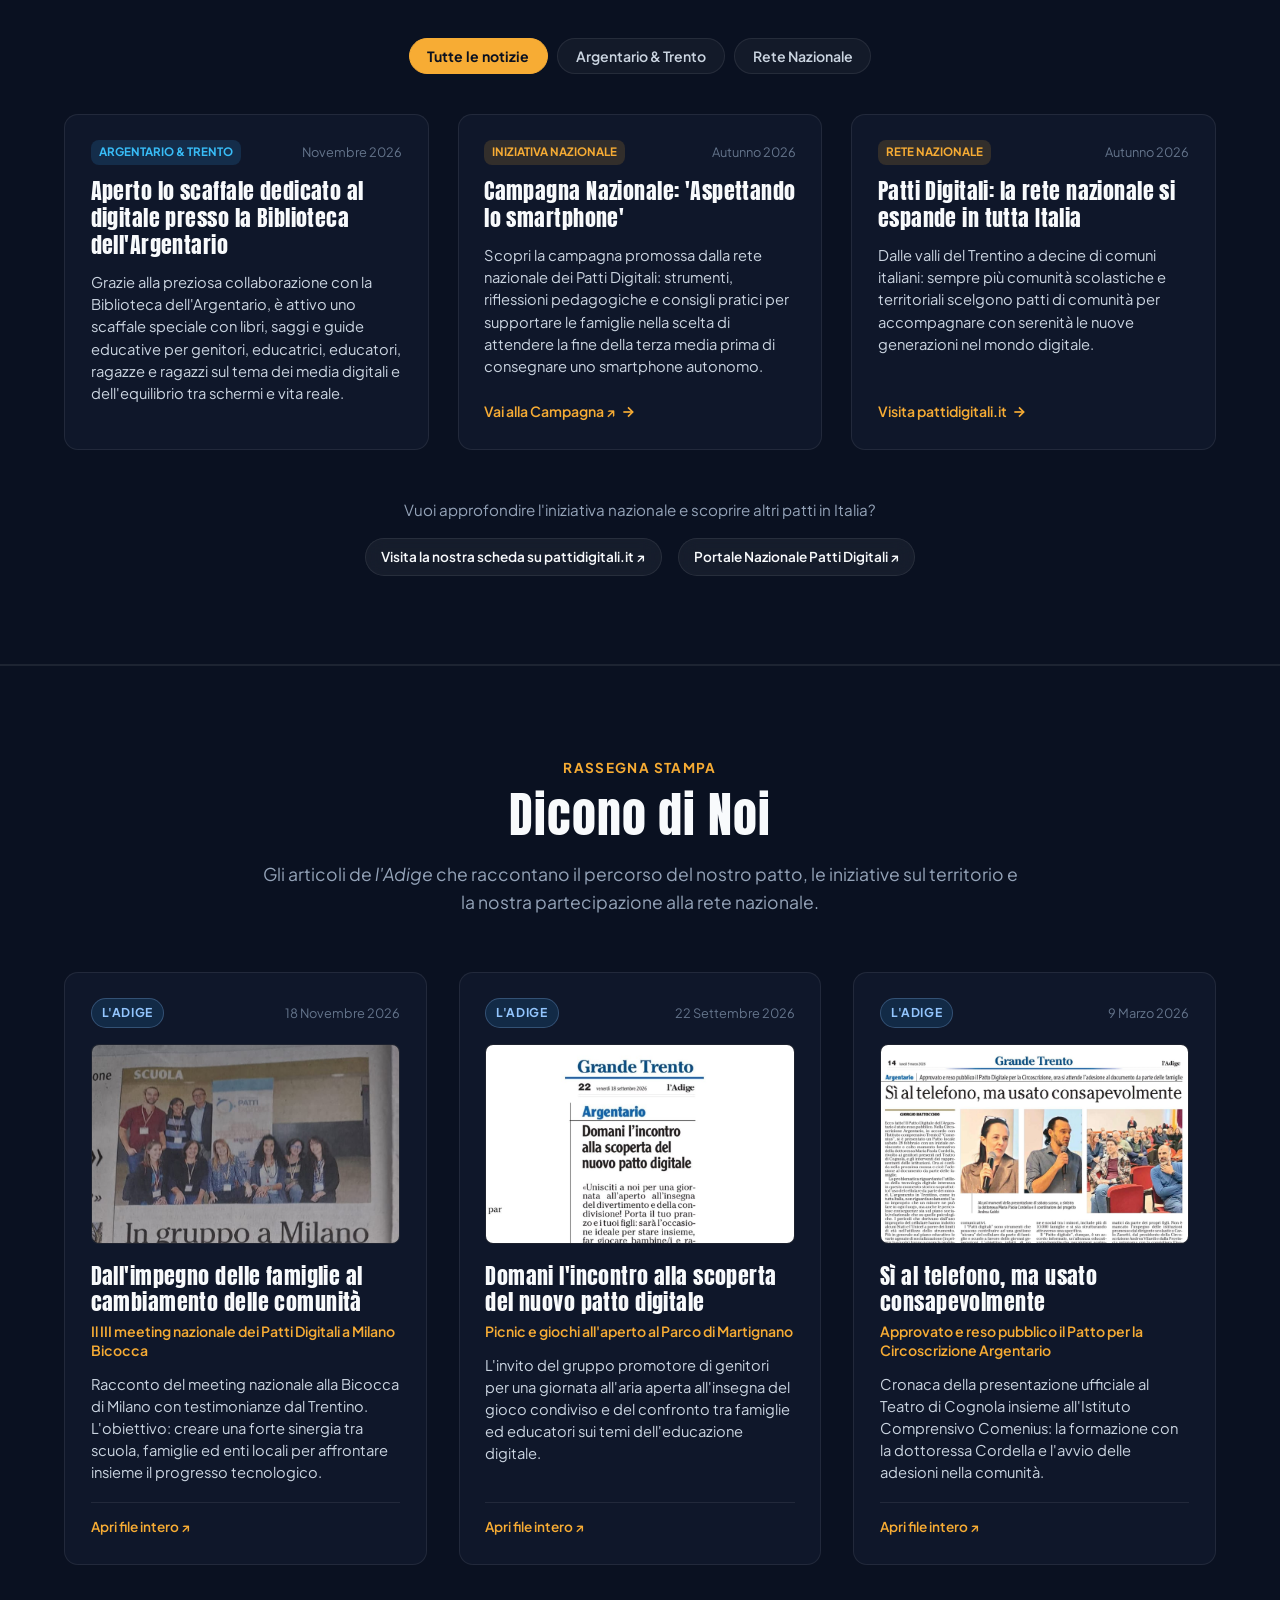
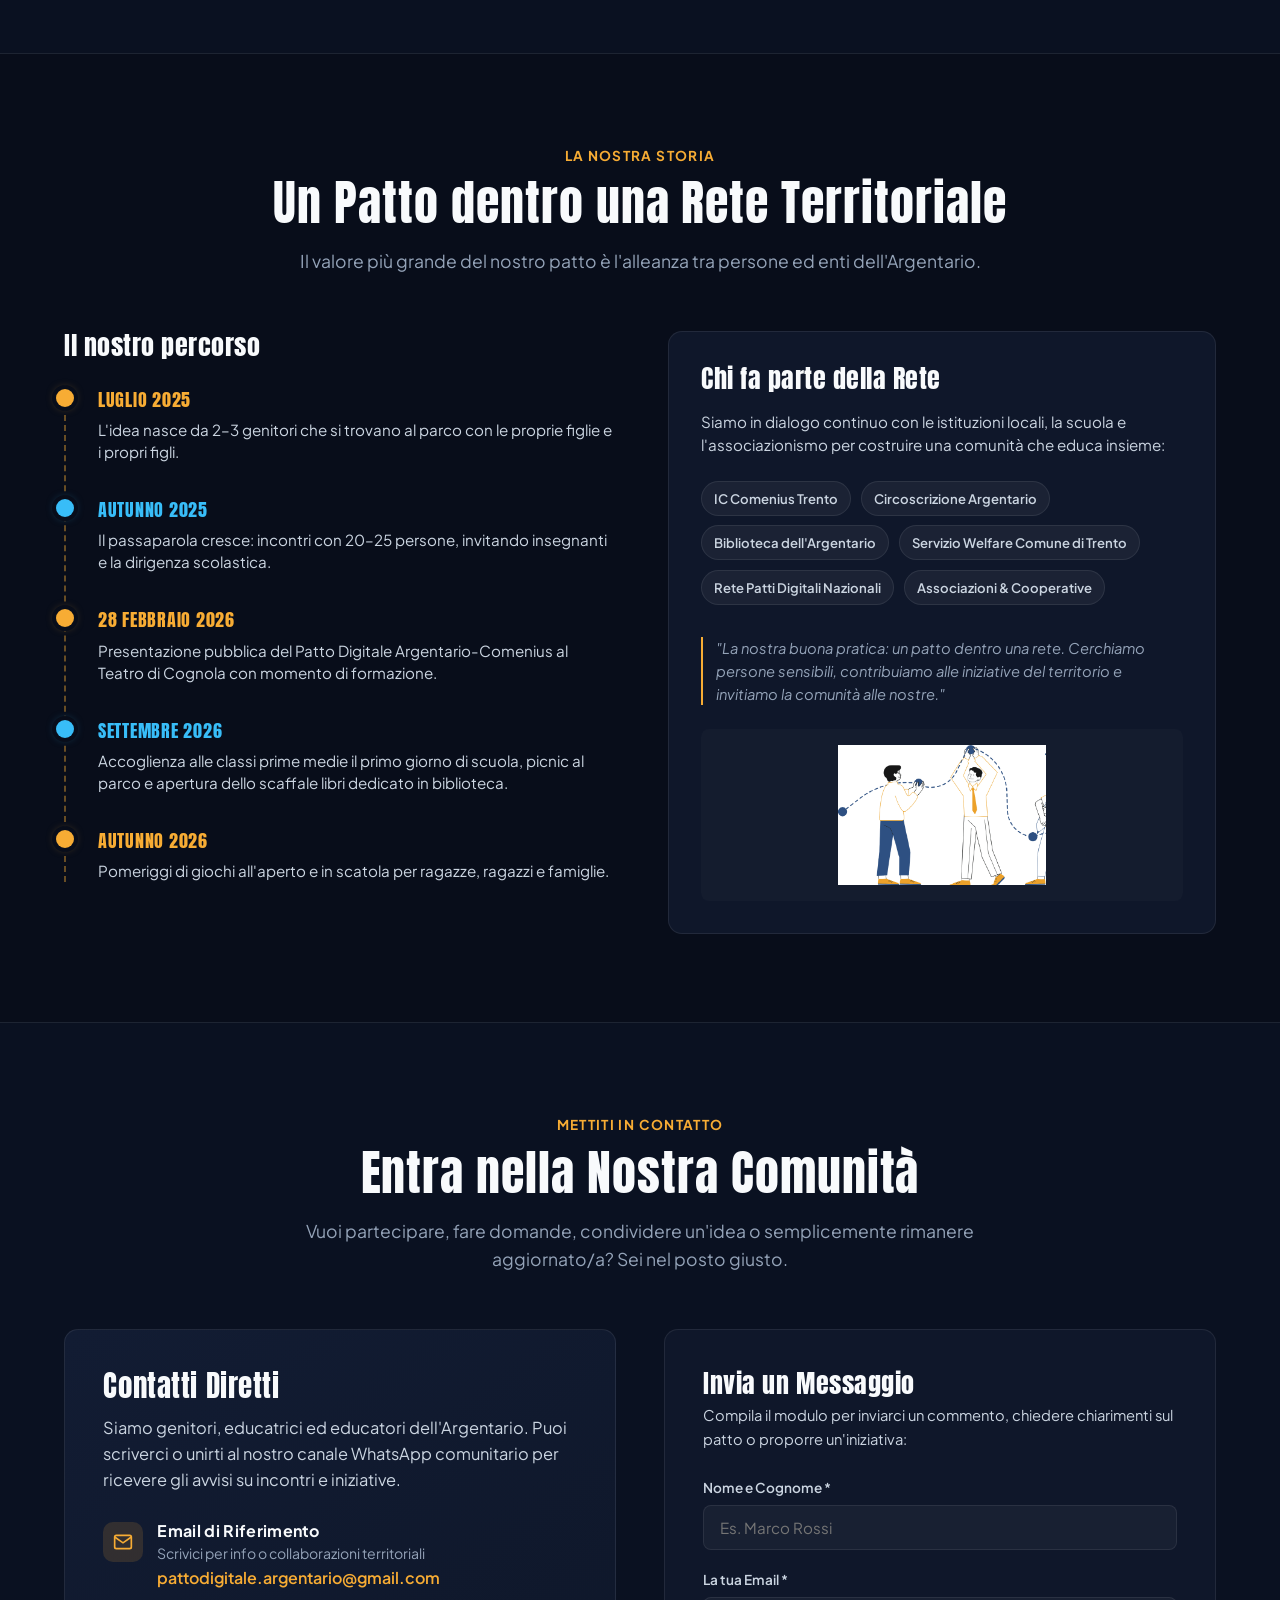
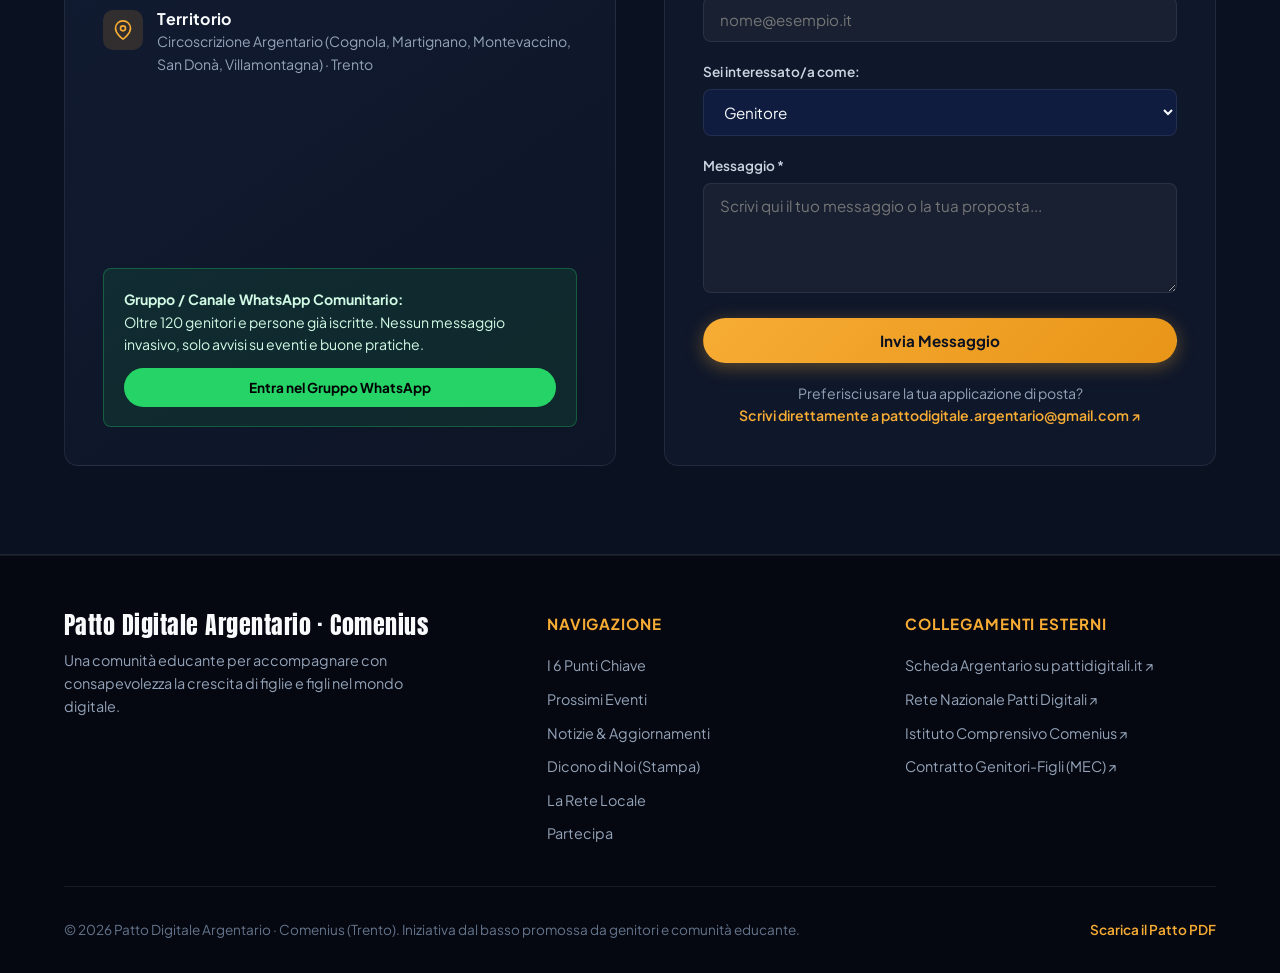
==== commit f345cdad: "update" ====
--- a/index.html
+++ b/index.html
@@ -324,139 +324,139 @@
             </div>
             
             <div class="trentino-map-canvas" id="trentinoMapCanvas">
-              <!-- SVG Mappa del Trentino — Sagoma Geografica Ufficiale (ISTAT) -->
+              <!-- SVG Mappa del Trentino — Sagoma Geografica Ufficiale (ISTAT) con Zoom Ingrandito -->
               <svg viewBox="0 0 580 500" class="tn-svg-map" aria-label="Mappa dei Patti Digitali in Trentino">
 
-                <!-- Sagoma Geografica Reale del Trentino -->
-                <path d="M 268.8 441.3 L 260.9 454.7 L 237.8 440.7 L 229.1 446.9 L 222.6 441.6 L 215.0 454.3 L 207.7 459.5 L 209.0 448.8 L 197.1 462.9 L 188.3 455.5 L 193.1 450.1 L 164.8 440.5 L 172.7 418.0 L 179.0 412.7 L 174.8 405.9 L 179.9 394.4 L 158.5 381.4 L 146.7 383.5 L 140.3 378.9 L 134.7 385.2 L 127.6 379.0 L 113.8 380.4 L 100.2 384.1 L 95.1 399.2 L 57.8 406.1 L 55.4 397.3 L 61.5 391.4 L 47.4 385.4 L 47.7 363.7 L 43.0 358.2 L 49.4 338.9 L 41.2 328.2 L 41.9 315.3 L 30.0 310.7 L 31.9 296.3 L 41.1 289.1 L 40.6 272.6 L 63.0 243.7 L 62.5 229.5 L 69.0 218.3 L 60.7 207.5 L 75.7 179.7 L 67.3 160.0 L 73.3 151.1 L 68.2 138.8 L 51.9 130.9 L 53.2 124.7 L 60.6 124.9 L 69.5 113.7 L 83.0 113.1 L 91.6 101.6 L 87.1 94.1 L 88.4 79.0 L 109.6 77.8 L 130.9 60.6 L 137.7 60.2 L 150.0 81.5 L 170.9 84.8 L 179.0 77.9 L 189.5 80.3 L 210.4 61.1 L 220.6 64.7 L 233.1 79.6 L 243.7 82.2 L 239.9 59.8 L 230.5 46.4 L 247.0 37.6 L 249.4 52.3 L 263.0 61.9 L 283.0 48.9 L 291.2 57.6 L 294.5 72.0 L 289.4 89.9 L 292.4 103.6 L 289.4 119.0 L 284.6 122.6 L 288.7 131.3 L 274.6 156.6 L 266.4 160.6 L 277.6 171.9 L 288.3 174.3 L 281.8 176.5 L 278.6 184.5 L 289.7 192.1 L 323.8 172.8 L 325.6 161.6 L 335.0 153.0 L 342.1 169.3 L 355.5 169.7 L 342.4 152.5 L 351.2 151.0 L 357.8 139.9 L 375.0 135.1 L 382.8 120.6 L 408.8 128.9 L 412.6 112.2 L 425.7 107.8 L 434.4 67.1 L 442.4 61.6 L 436.4 53.5 L 465.0 46.3 L 474.6 50.7 L 487.7 47.9 L 497.8 37.0 L 501.3 40.6 L 503.7 48.8 L 498.5 64.0 L 521.1 67.9 L 524.3 82.1 L 511.3 85.8 L 507.2 95.2 L 506.2 119.6 L 500.9 114.3 L 485.2 123.5 L 505.0 141.1 L 508.3 149.2 L 503.0 159.8 L 508.1 167.1 L 523.3 162.8 L 525.7 175.8 L 538.4 177.7 L 531.7 189.8 L 542.0 202.5 L 549.9 202.3 L 545.9 216.7 L 538.3 213.9 L 535.1 227.4 L 524.9 241.7 L 454.5 254.6 L 454.9 267.8 L 461.5 277.8 L 447.9 283.1 L 453.3 286.9 L 448.1 292.5 L 456.0 306.7 L 451.4 317.9 L 420.9 316.4 L 417.3 297.8 L 394.4 295.1 L 372.4 310.5 L 347.3 309.2 L 350.2 326.8 L 341.9 328.9 L 338.8 345.8 L 322.1 333.1 L 323.2 341.5 L 307.5 340.3 L 306.4 358.5 L 300.1 360.1 L 301.1 371.9 L 283.6 393.4 L 288.4 408.4 L 278.5 406.5 L 280.0 430.8 L 268.8 441.3 Z" class="tn-map-outline" />
-
-                <!-- Fiume Adige (principale asse vallivo N-S da Salorno a Borghetto) -->
-                <path d="M 287 147 Q 275 170 263 192 T 257 227 Q 259 248 260 266 Q 255 290 250 311 Q 240 335 232 356 Q 220 380 212 400 L 198 440" class="tn-river-adige" />
-
-                <!-- Fiume Avisio (dalla Val di Fiemme e Cembra all'''Adige a Lavis) -->
-                <path d="M 390 157 Q 345 185 295 214 Q 276 220 257 227" class="tn-river-adige" style="opacity:0.38;" />
+                <!-- Sagoma Geografica Reale del Trentino (Zoom 1.28x) -->
+                <path d="M 275.7 492.1 L 265.6 509.2 L 236.0 491.3 L 224.8 499.2 L 216.5 492.4 L 206.8 508.7 L 197.5 515.4 L 199.1 501.7 L 183.9 519.7 L 172.6 510.2 L 178.8 503.3 L 142.5 491.0 L 152.7 462.2 L 160.7 455.5 L 155.3 446.8 L 161.9 432.0 L 134.5 415.4 L 119.4 418.1 L 111.2 412.2 L 104.0 420.3 L 94.9 412.3 L 77.3 414.1 L 59.9 418.8 L 53.3 438.2 L 5.6 447.0 L 2.5 435.7 L 10.3 428.2 L -7.7 420.5 L -7.3 392.7 L -13.4 385.7 L -5.2 361.0 L -15.7 347.3 L -14.8 330.8 L -30.0 324.9 L -27.6 306.5 L -15.8 297.2 L -16.4 276.1 L 12.2 239.1 L 11.6 221.0 L 19.9 206.6 L 9.3 192.8 L 28.5 157.2 L 17.7 132.0 L 25.4 120.6 L 18.9 104.9 L -2.0 94.8 L -0.3 86.8 L 9.2 87.1 L 20.6 72.7 L 37.8 72.0 L 48.8 57.2 L 43.1 47.6 L 44.8 28.3 L 71.9 26.8 L 99.2 4.8 L 107.9 4.3 L 123.6 31.5 L 150.4 35.7 L 160.7 26.9 L 174.2 30.0 L 200.9 5.4 L 214.0 10.0 L 230.0 29.1 L 243.5 32.4 L 238.7 3.7 L 226.6 -13.4 L 247.8 -24.7 L 250.8 -5.9 L 268.2 6.4 L 293.8 -10.2 L 304.3 0.9 L 308.6 19.4 L 302.0 42.3 L 305.9 59.8 L 302.0 79.5 L 295.9 84.1 L 301.1 95.3 L 283.1 127.6 L 272.6 132.8 L 286.9 147.2 L 300.6 150.3 L 292.3 153.1 L 288.2 163.4 L 302.4 173.1 L 346.1 148.4 L 348.4 134.0 L 360.4 123.0 L 369.5 143.9 L 386.6 144.4 L 369.9 122.4 L 381.1 120.5 L 389.6 106.3 L 411.6 100.1 L 421.6 81.6 L 454.9 92.2 L 459.7 70.8 L 476.5 65.2 L 487.6 13.1 L 497.9 6.0 L 490.2 -4.3 L 526.8 -13.5 L 539.1 -7.9 L 555.9 -11.5 L 568.8 -25.4 L 573.3 -20.8 L 576.3 -10.3 L 569.7 9.1 L 598.6 14.1 L 602.7 32.3 L 586.1 37.0 L 580.8 49.1 L 579.5 80.3 L 572.8 73.5 L 552.7 85.3 L 578.0 107.8 L 582.2 118.2 L 575.4 131.7 L 582.0 141.1 L 601.4 135.6 L 604.5 152.2 L 620.8 154.7 L 612.2 170.1 L 625.4 186.4 L 635.5 186.1 L 630.4 204.6 L 620.6 201.0 L 616.5 218.3 L 603.5 236.6 L 513.4 253.1 L 513.9 270.0 L 522.3 282.8 L 504.9 289.6 L 511.8 294.4 L 505.2 301.6 L 515.3 319.8 L 509.4 334.1 L 470.4 332.2 L 465.7 308.4 L 436.4 304.9 L 408.3 324.6 L 376.1 323.0 L 379.9 345.5 L 369.2 348.2 L 365.3 369.8 L 343.9 353.6 L 345.3 364.3 L 325.2 362.8 L 323.8 386.1 L 315.7 388.1 L 317.0 403.2 L 294.6 430.8 L 300.8 450.0 L 288.1 447.5 L 290.0 478.6 L 275.7 492.1 Z" class="tn-map-outline" />
+
+                <!-- Fiume Adige (principale asse vallivo N-S) -->
+                <path d="M 299.0 115.4 Q 283.6 144.8 268.2 173.0 T 260.6 217.8 Q 263.1 244.6 264.4 267.7 Q 258.0 298.4 251.6 325.3 Q 238.8 356.0 228.6 382.9 Q 213.2 413.6 203.0 439.2 L 185.0 490.4" class="tn-river-adige" />
+
+                <!-- Fiume Avisio (dalla Val di Fiemme e Val di Cembra all'''Adige a Lavis) -->
+                <path d="M 430.8 128.2 Q 373.2 164.0 309.2 201.1 Q 284.9 208.8 260.6 217.8" class="tn-river-adige" style="opacity:0.38;" />
 
                 <!-- Fiume Noce (dalla Val di Sole e Non all'''Adige a Mezzolombardo) -->
-                <path d="M 135 150 Q 185 136 232 123 Q 242 160 252 195" class="tn-river-adige" style="opacity:0.38;" />
+                <path d="M 104.4 119.2 Q 168.4 101.3 228.6 84.6 Q 241.4 132.0 254.2 176.8" class="tn-river-adige" style="opacity:0.38;" />
 
                 <!-- Fiume Brenta (da Caldonazzo lungo la Valsugana verso est) -->
-                <path d="M 305 291 Q 340 283 376 275 Q 410 285 450 295" class="tn-river-adige" style="opacity:0.38;" />
+                <path d="M 322.0 299.7 Q 366.8 289.4 412.9 279.2 Q 456.4 292.0 507.6 304.8" class="tn-river-adige" style="opacity:0.38;" />
 
                 <!-- Fiume Sarca (dalle Giudicarie e Valle dei Laghi fino al Garda) -->
-                <path d="M 140 225 Q 180 250 218 277 Q 198 310 179 342 Q 170 358 172 368" class="tn-river-adige" style="opacity:0.38;" />
+                <path d="M 110.8 215.2 Q 162.0 247.2 210.6 281.8 Q 185.0 324.0 160.7 365.0 Q 149.2 385.4 151.8 398.2" class="tn-river-adige" style="opacity:0.38;" />
 
                 <!-- Laghi stilizzati -->
                 <!-- Lago di Garda (punta trentina a Riva del Garda) -->
-                <path d="M 168 368 C 166 385 168 402 172 418 C 176 405 180 390 181 372 Z" class="tn-lake" />
+                <path d="M 146.6 398.2 C 144.1 420.0 146.6 441.8 151.8 462.2 C 156.9 445.6 162.0 426.4 163.3 403.4 Z" class="tn-lake" />
                 <!-- Lago di Caldonazzo (Valsugana) -->
-                <ellipse cx="305" cy="291" rx="6" ry="11" class="tn-lake" transform="rotate(-15 305 291)" />
+                <ellipse cx="322" cy="300" rx="7" ry="13" class="tn-lake" transform="rotate(-15 322 300)" />
                 <!-- Lago di Levico (Valsugana) -->
-                <ellipse cx="322" cy="296" rx="4" ry="8" class="tn-lake" transform="rotate(-15 322 296)" />
+                <ellipse cx="344" cy="306" rx="5" ry="9" class="tn-lake" transform="rotate(-15 344 306)" />
                 <!-- Lago di Santa Giustina (Val di Non) -->
-                <ellipse cx="232" cy="123" rx="5" ry="10" class="tn-lake" transform="rotate(-20 232 123)" />
+                <ellipse cx="229" cy="85" rx="6" ry="12" class="tn-lake" transform="rotate(-20 229 85)" />
                 <!-- Lago di Molveno -->
-                <ellipse cx="205" cy="232" rx="4" ry="8" class="tn-lake" />
+                <ellipse cx="194" cy="224" rx="5" ry="10" class="tn-lake" />
 
                 <!-- Legenda Patti (in basso a destra, fuori dai confini) -->
                 <g class="map-legend">
-                  <rect x="400" y="415" width="165" height="72" rx="6"
-                        fill="rgba(8,13,26,0.85)" stroke="rgba(56,189,248,0.22)" stroke-width="1"/>
-                  <circle cx="416" cy="433" r="6" class="pin-circle active" />
-                  <text x="428" y="437" class="pin-label our-label" style="font-size:9px;">Il nostro patto</text>
-                  <circle cx="416" cy="451" r="6" class="pin-circle" />
-                  <text x="428" y="455" class="pin-label" style="font-size:9px;">Patto Attivo</text>
-                  <circle cx="416" cy="469" r="6" class="pin-circle starting" />
-                  <text x="428" y="473" class="pin-label starting-label" style="font-size:9px;">In Avvio</text>
+                  <rect x="405" y="415" width="165" height="72" rx="6"
+                        fill="rgba(8,13,26,0.88)" stroke="rgba(56,189,248,0.22)" stroke-width="1"/>
+                  <circle cx="421" cy="433" r="6" class="pin-circle active" />
+                  <text x="433" y="437" class="pin-label our-label" style="font-size:9px;">Il nostro patto</text>
+                  <circle cx="421" cy="451" r="6" class="pin-circle" />
+                  <text x="433" y="455" class="pin-label" style="font-size:9px;">Patto Attivo</text>
+                  <circle cx="421" cy="469" r="6" class="pin-circle starting" />
+                  <text x="433" y="473" class="pin-label starting-label" style="font-size:9px;">In Avvio</text>
                 </g>
 
                 <!-- Orientamento -->
-                <text x="275" y="24" class="pin-label" style="font-size:8px;fill:var(--text-dim);text-anchor:middle;">▲ NORD</text>
-                <text x="275" y="492" class="pin-label" style="font-size:8px;fill:var(--text-dim);text-anchor:middle;">▼ SUD</text>
-
-                <!-- ======== PIN PATTI DIGITALI (Coordinate GPS Geocodificate) ======== -->
+                <text x="290" y="24" class="pin-label" style="font-size:8px;fill:var(--text-dim);text-anchor:middle;">▲ NORD</text>
+                <text x="290" y="494" class="pin-label" style="font-size:8px;fill:var(--text-dim);text-anchor:middle;">▼ SUD</text>
+
+                <!-- ======== PIN PATTI DIGITALI (Coordinate GPS Geocodificate con Spaziatura Ottimizzata) ======== -->
 
                 <!-- 1. Val di Fiemme — Cavalese -->
                 <g class="tn-pin" id="pin-patto-fiemme" onclick="selectPact('''patto-fiemme''')">
-                  <circle cx="390" cy="157" r="9" class="pin-circle" />
-                  <circle cx="390" cy="157" r="4" class="pin-dot" />
-                  <text x="404" y="153" class="pin-label">Val di Fiemme</text>
+                  <circle cx="431" cy="128" r="9" class="pin-circle" />
+                  <circle cx="431" cy="128" r="4" class="pin-dot" />
+                  <text x="445" y="124" class="pin-label">Val di Fiemme</text>
                 </g>
 
                 <!-- 2. Rotaliana Königsberg — Mezzolombardo -->
                 <g class="tn-pin" id="pin-patto-rotaliana" onclick="selectPact('''patto-rotaliana''')">
-                  <circle cx="252" cy="195" r="9" class="pin-circle" />
-                  <circle cx="252" cy="195" r="4" class="pin-dot" />
-                  <text x="238" y="191" class="pin-label" style="text-anchor: end;">Rotaliana Königsberg</text>
-                </g>
-
-                <!-- 3. Valle di Cembra — Cembra (Con Evento!) -->
+                  <circle cx="254" cy="177" r="9" class="pin-circle" />
+                  <circle cx="254" cy="177" r="4" class="pin-dot" />
+                  <text x="239" y="173" class="pin-label" style="text-anchor: end;">Rotaliana Königsberg</text>
+                </g>
+
+                <!-- 3. Val di Cembra — Cembra (Con Evento!) -->
                 <g class="tn-pin" id="pin-patto-cembra" onclick="selectPact('''patto-cembra''')">
-                  <circle cx="295" cy="214" r="12" class="pin-circle pulse" />
-                  <circle cx="295" cy="214" r="5" class="pin-dot highlight" />
-                  <text x="310" y="209" class="pin-label bold">Val di Cembra (Evento!)</text>
+                  <circle cx="309" cy="201" r="12" class="pin-circle pulse" />
+                  <circle cx="309" cy="201" r="5" class="pin-dot highlight" />
+                  <text x="324" y="197" class="pin-label bold">Val di Cembra (Evento!)</text>
                 </g>
 
                 <!-- 4. Gardolo e Meano — Trento Nord -->
                 <g class="tn-pin" id="pin-patto-gardolo-meano" onclick="selectPact('''patto-gardolo-meano''')">
-                  <circle cx="257" cy="245" r="9" class="pin-circle" />
-                  <circle cx="257" cy="245" r="4" class="pin-dot" />
-                  <text x="244" y="241" class="pin-label" style="text-anchor: end;">Gardolo &amp; Meano</text>
+                  <circle cx="261" cy="241" r="9" class="pin-circle" />
+                  <circle cx="261" cy="241" r="4" class="pin-dot" />
+                  <text x="246" y="237" class="pin-label" style="text-anchor: end;">Gardolo &amp; Meano</text>
                 </g>
 
                 <!-- 5. Argentario · Comenius — Cognola (Il Nostro Patto!) -->
                 <g class="tn-pin our-pact" id="pin-patto-argentario" onclick="selectPact('''patto-argentario''')">
-                  <circle cx="269" cy="262" r="14" class="pin-circle active" />
-                  <circle cx="269" cy="262" r="6" class="pin-dot active" />
-                  <text x="286" y="258" class="pin-label our-label">Argentario · Comenius</text>
+                  <circle cx="276" cy="262" r="14" class="pin-circle active" />
+                  <circle cx="276" cy="262" r="6" class="pin-dot active" />
+                  <text x="290" y="252" class="pin-label our-label">Argentario · Comenius</text>
                 </g>
 
                 <!-- 6. Trento 4 — Madonna Bianca / Clarina -->
                 <g class="tn-pin" id="pin-patto-trento4" onclick="selectPact('''patto-trento4''')">
-                  <circle cx="262" cy="280" r="9" class="pin-circle" />
-                  <circle cx="262" cy="280" r="4" class="pin-dot" />
-                  <text x="249" y="285" class="pin-label" style="text-anchor: end;">Trento 4 (Sud)</text>
+                  <circle cx="267" cy="286" r="9" class="pin-circle" />
+                  <circle cx="267" cy="286" r="4" class="pin-dot" />
+                  <text x="254" y="304" class="pin-label" style="text-anchor: end;">Trento 4 (Sud)</text>
                 </g>
 
                 <!-- 7. Pergine Valsugana -->
                 <g class="tn-pin" id="pin-patto-pergine" onclick="selectPact('''patto-pergine''')">
-                  <circle cx="301" cy="270" r="9" class="pin-circle" />
-                  <circle cx="301" cy="270" r="4" class="pin-dot" />
-                  <text x="314" y="266" class="pin-label">Pergine Valsugana</text>
+                  <circle cx="316" cy="273" r="9" class="pin-circle" />
+                  <circle cx="316" cy="273" r="4" class="pin-dot" />
+                  <text x="324" y="298" class="pin-label">Pergine Valsugana</text>
                 </g>
 
                 <!-- 8. Marzola — Collina Est / Vigolana (In Avvio) -->
                 <g class="tn-pin starting-pin" id="pin-patto-marzola" onclick="selectPact('''patto-marzola''')">
-                  <circle cx="276" cy="288" r="9" class="pin-circle starting" />
-                  <circle cx="276" cy="288" r="4" class="pin-dot starting" />
-                  <text x="289" y="292" class="pin-label starting-label">Marzola (In avvio)</text>
+                  <circle cx="285" cy="295" r="9" class="pin-circle starting" />
+                  <circle cx="285" cy="295" r="4" class="pin-dot starting" />
+                  <text x="296" y="318" class="pin-label starting-label">Marzola (In avvio)</text>
                 </g>
 
                 <!-- 9. Valle dei Laghi — Vezzano -->
                 <g class="tn-pin" id="pin-patto-laghi" onclick="selectPact('''patto-laghi''')">
-                  <circle cx="218" cy="277" r="9" class="pin-circle" />
-                  <circle cx="218" cy="277" r="4" class="pin-dot" />
-                  <text x="205" y="280" class="pin-label" style="text-anchor: end;">Valle dei Laghi</text>
+                  <circle cx="211" cy="281" r="9" class="pin-circle" />
+                  <circle cx="211" cy="281" r="4" class="pin-dot" />
+                  <text x="196" y="277" class="pin-label" style="text-anchor: end;">Valle dei Laghi</text>
                 </g>
 
                 <!-- 10. Bassa Valsugana e Tesino — Borgo Valsugana -->
                 <g class="tn-pin" id="pin-patto-bassavalsugana" onclick="selectPact('''patto-bassavalsugana''')">
-                  <circle cx="376" cy="275" r="9" class="pin-circle" />
-                  <circle cx="376" cy="275" r="4" class="pin-dot" />
-                  <text x="389" y="271" class="pin-label">Bassa Valsugana &amp; Tesino</text>
+                  <circle cx="413" cy="280" r="9" class="pin-circle" />
+                  <circle cx="413" cy="280" r="4" class="pin-dot" />
+                  <text x="427" y="275" class="pin-label">Bassa Valsugana &amp; Tesino</text>
                 </g>
 
                 <!-- 11. Rovereto — Vallagarina -->
                 <g class="tn-pin" id="pin-patto-rovereto" onclick="selectPact('''patto-rovereto''')">
-                  <circle cx="233" cy="356" r="10" class="pin-circle" />
-                  <circle cx="233" cy="356" r="4" class="pin-dot" />
-                  <text x="248" y="352" class="pin-label">Rovereto</text>
+                  <circle cx="230" cy="382" r="10" class="pin-circle" />
+                  <circle cx="230" cy="382" r="4" class="pin-dot" />
+                  <text x="245" y="378" class="pin-label">Rovereto</text>
                 </g>
 
                 <!-- 12. Alto Garda — Arco e Riva del Garda -->
                 <g class="tn-pin" id="pin-patto-altogarda" onclick="selectPact('''patto-altogarda''')">
-                  <circle cx="179" cy="342" r="10" class="pin-circle" />
-                  <circle cx="179" cy="342" r="4" class="pin-dot" />
-                  <text x="165" y="345" class="pin-label" style="text-anchor: end;">Alto Garda (Arco/Riva)</text>
+                  <circle cx="161" cy="364" r="10" class="pin-circle" />
+                  <circle cx="161" cy="364" r="4" class="pin-dot" />
+                  <text x="146" y="368" class="pin-label" style="text-anchor: end;">Alto Garda (Arco/Riva)</text>
                 </g>
 
               </svg>
--- a/styles.css
+++ b/styles.css
@@ -1881,11 +1881,32 @@
 /* Pins Mappa */
 .tn-pin {
   cursor: pointer;
-  transition: transform 0.2s ease;
-}
-
-.tn-pin:hover {
-  transform: scale(1.15);
+}
+
+.tn-pin:hover .pin-circle {
+  stroke-width: 2.8;
+  stroke: var(--sky);
+  fill: rgba(56, 189, 248, 0.45);
+  filter: drop-shadow(0 0 6px rgba(56, 189, 248, 0.6));
+}
+
+.tn-pin:hover .pin-dot {
+  fill: #fff;
+}
+
+.tn-pin:hover .pin-label {
+  fill: var(--text-primary);
+  font-weight: 700;
+}
+
+.tn-pin.our-pact:hover .pin-circle {
+  stroke: var(--amber);
+  fill: rgba(247, 172, 52, 0.45);
+  filter: drop-shadow(0 0 8px rgba(247, 172, 52, 0.7));
+}
+
+.tn-pin.our-pact:hover .pin-label {
+  fill: var(--amber);
 }
 
 .tn-pin.active-pin .pin-circle {
@@ -1965,13 +1986,14 @@
 }
 
 .pulse {
-  animation: mapPulse 2s infinite ease-in-out;
+  animation: mapPulse 2.4s infinite ease-in-out;
+  pointer-events: none;
 }
 
 @keyframes mapPulse {
-  0% { r: 10px; opacity: 0.9; }
-  50% { r: 16px; opacity: 0.35; stroke-width: 2.5; }
-  100% { r: 10px; opacity: 0.9; }
+  0% { r: 10px; opacity: 0.9; stroke-width: 1.5; }
+  50% { r: 14px; opacity: 0.35; stroke-width: 3; }
+  100% { r: 10px; opacity: 0.9; stroke-width: 1.5; }
 }
 
 .map-hint {
